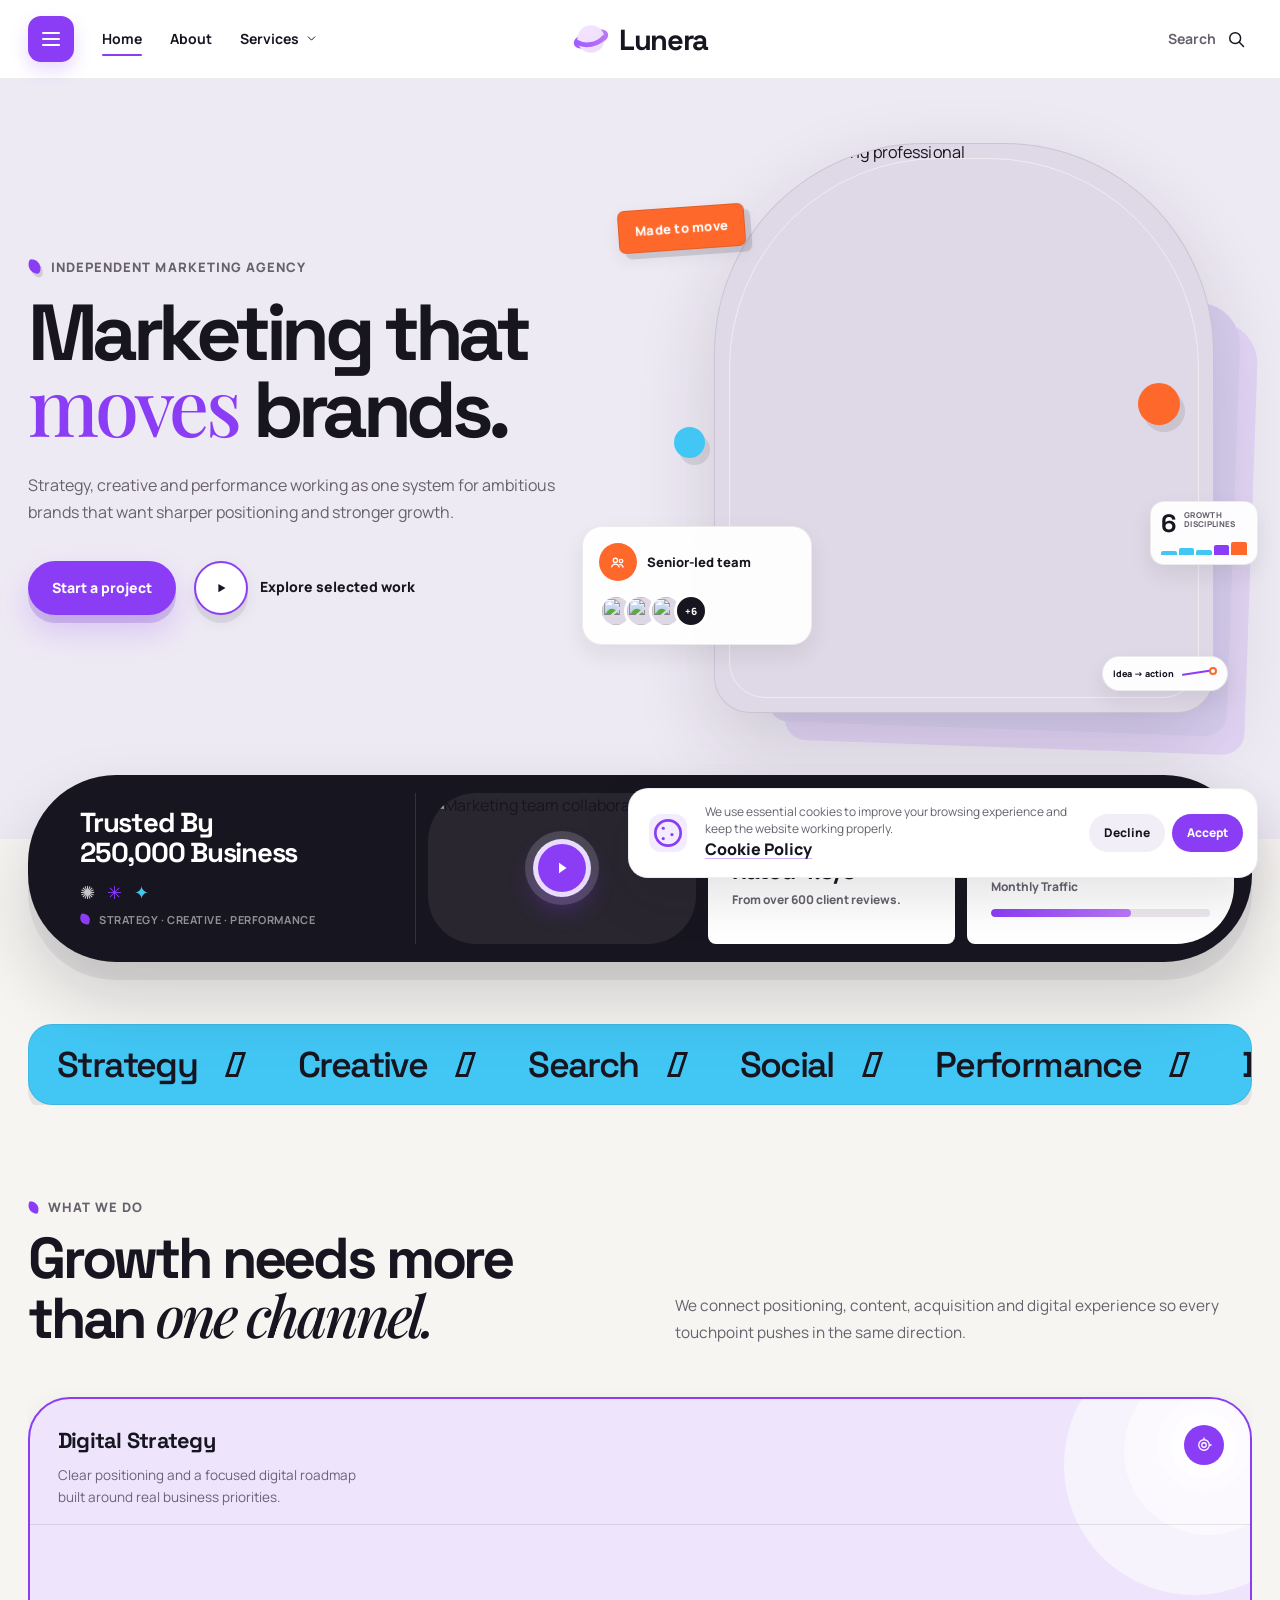
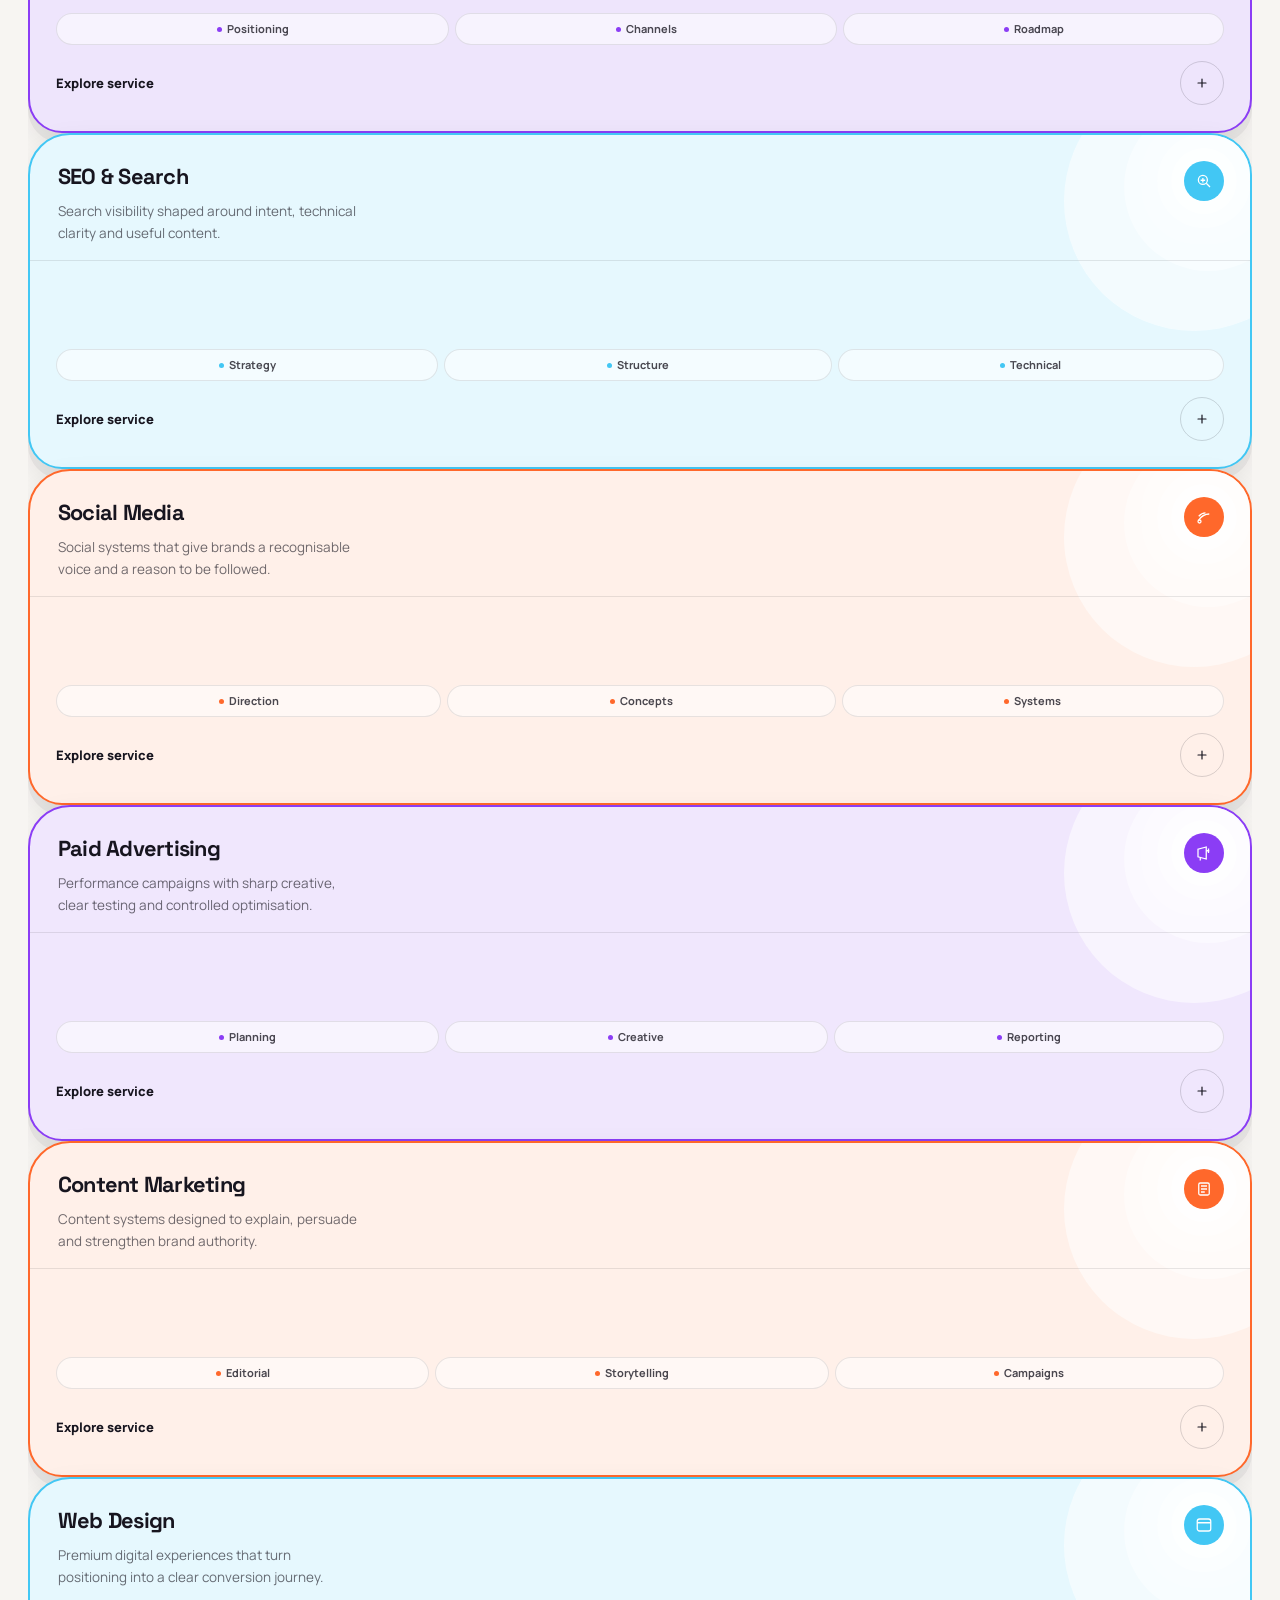
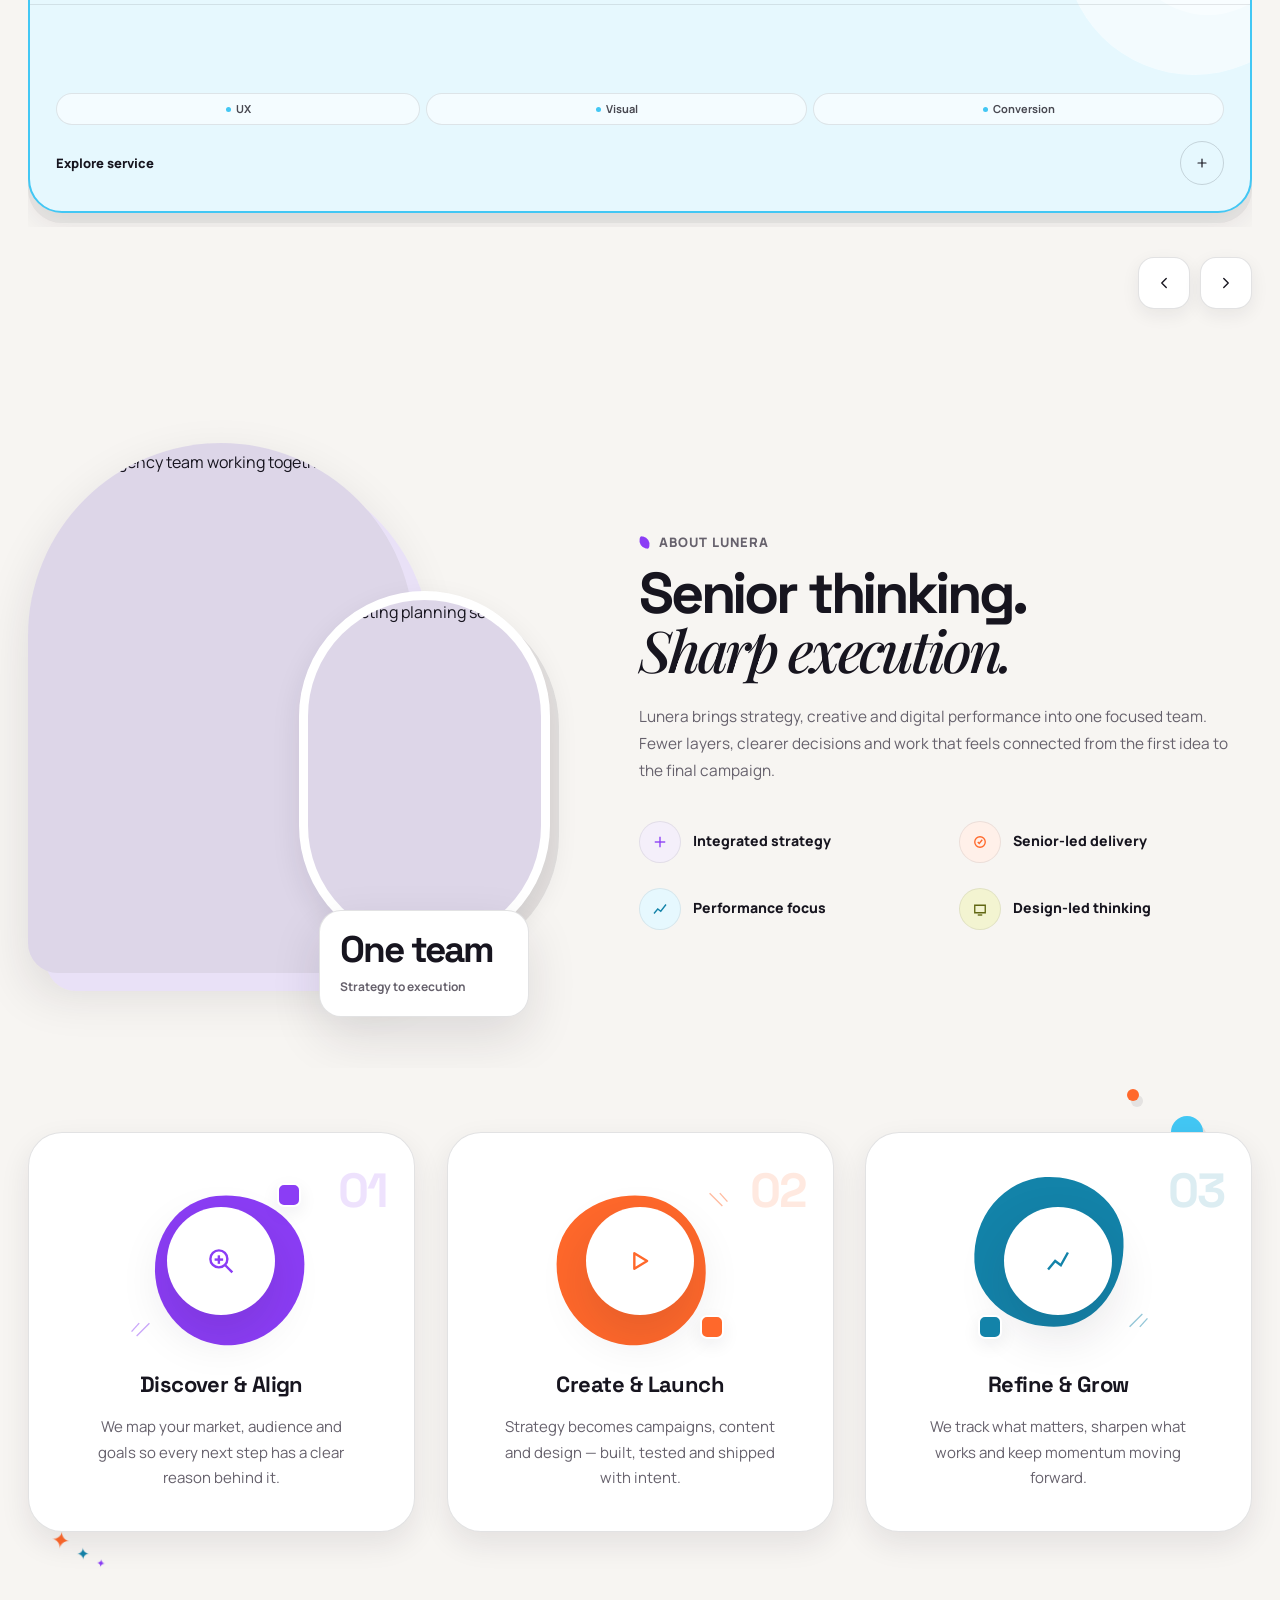
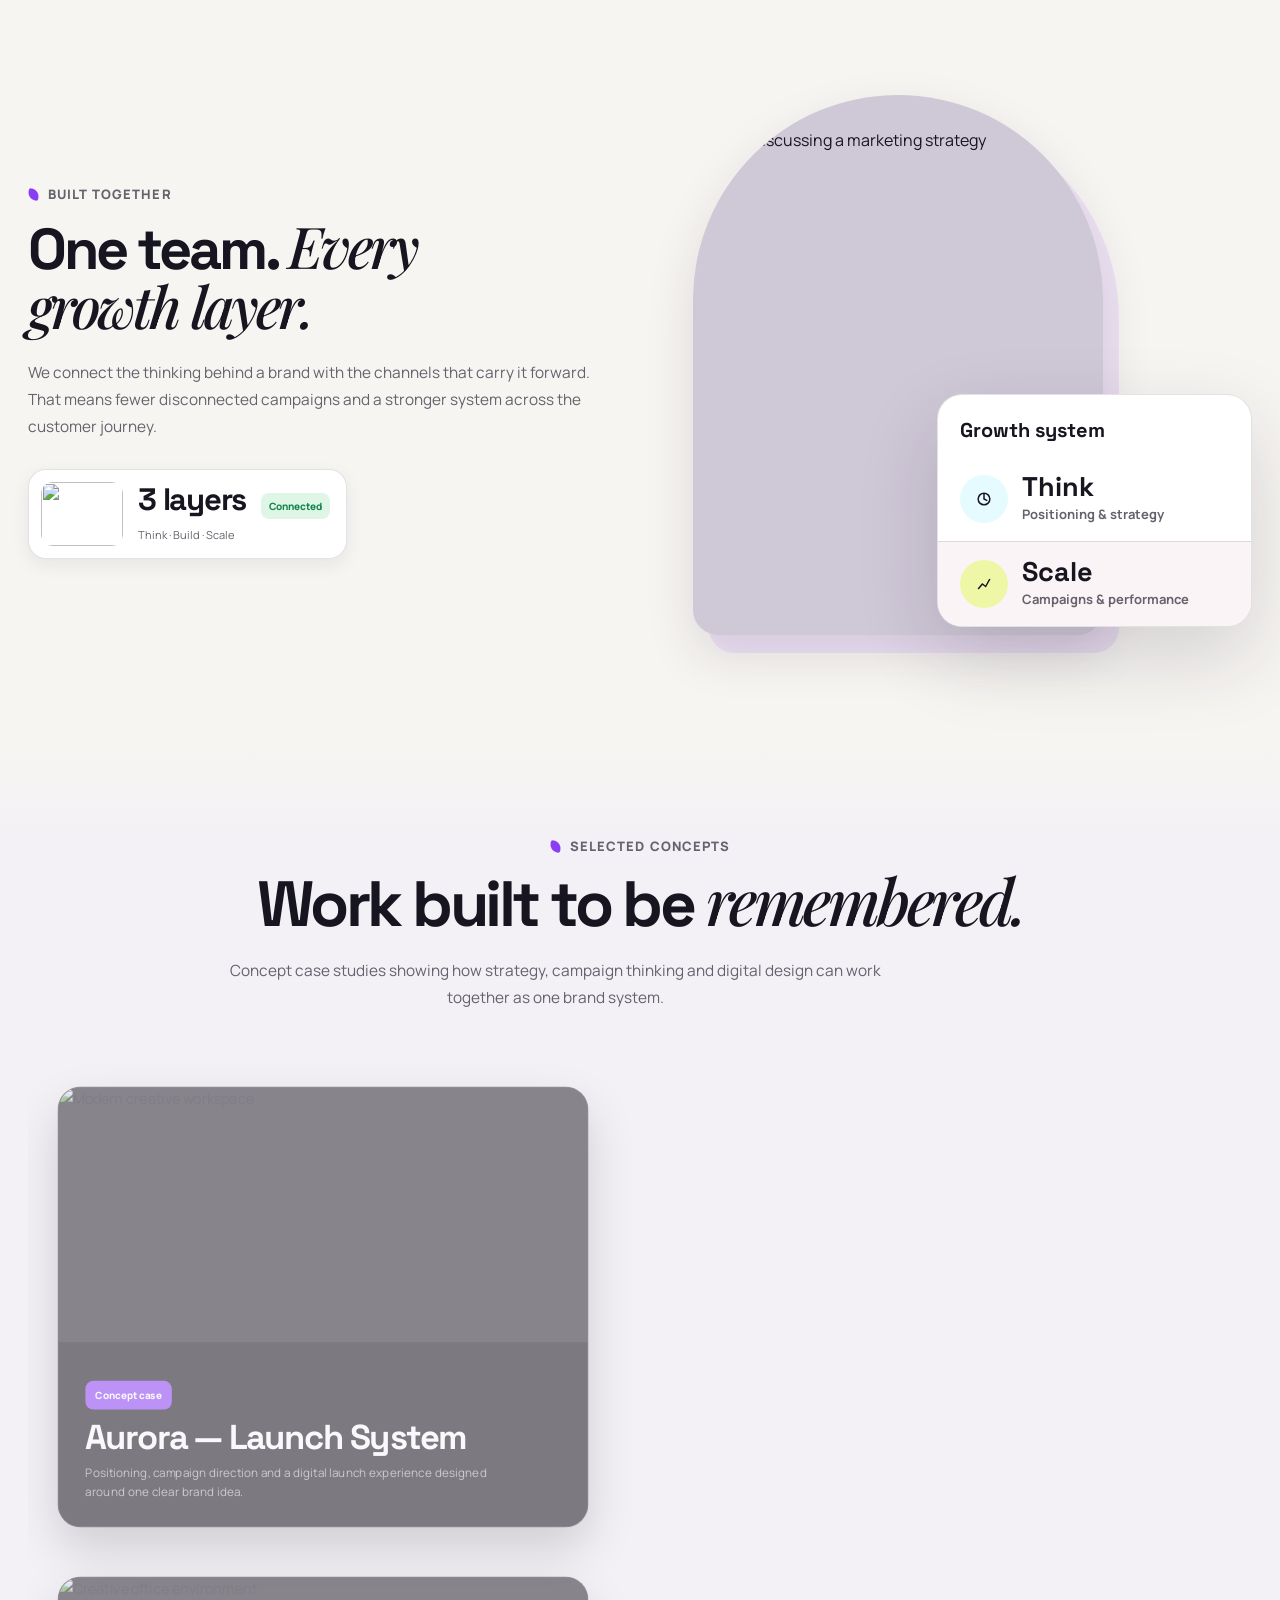
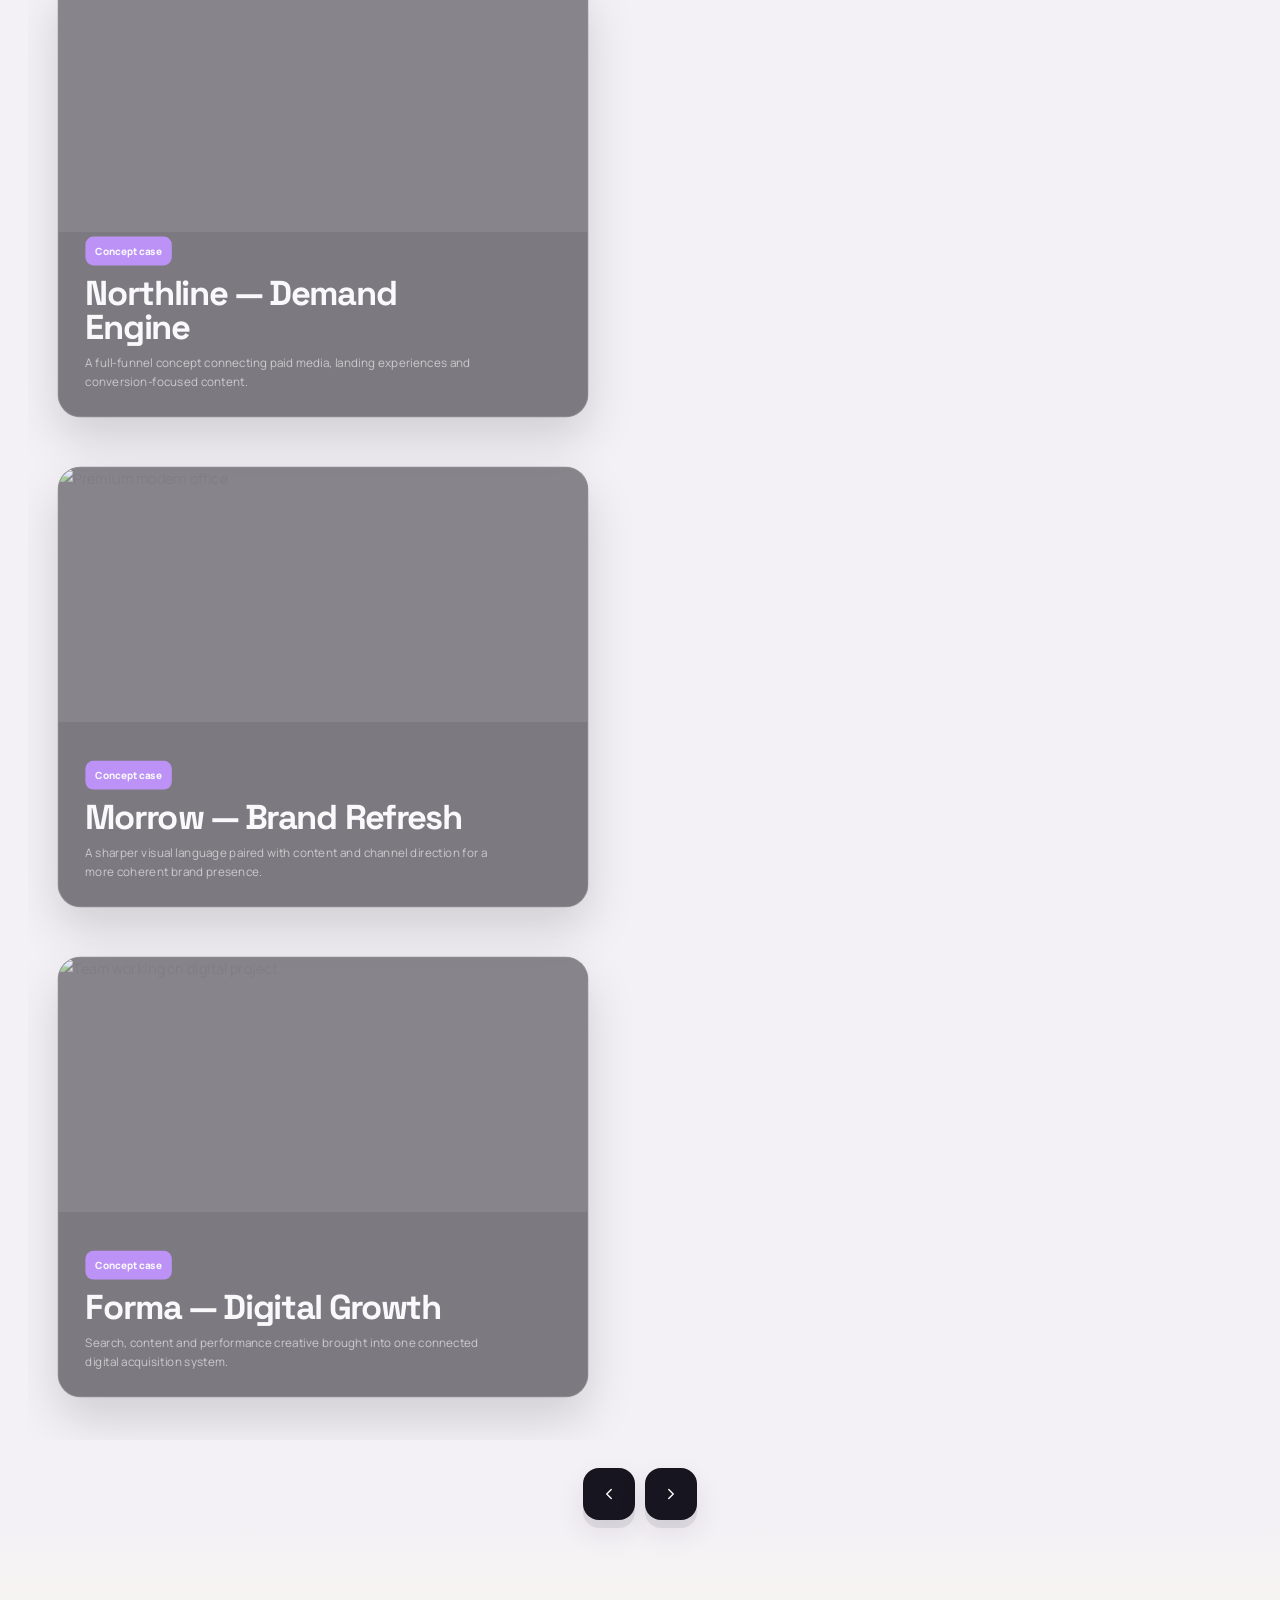
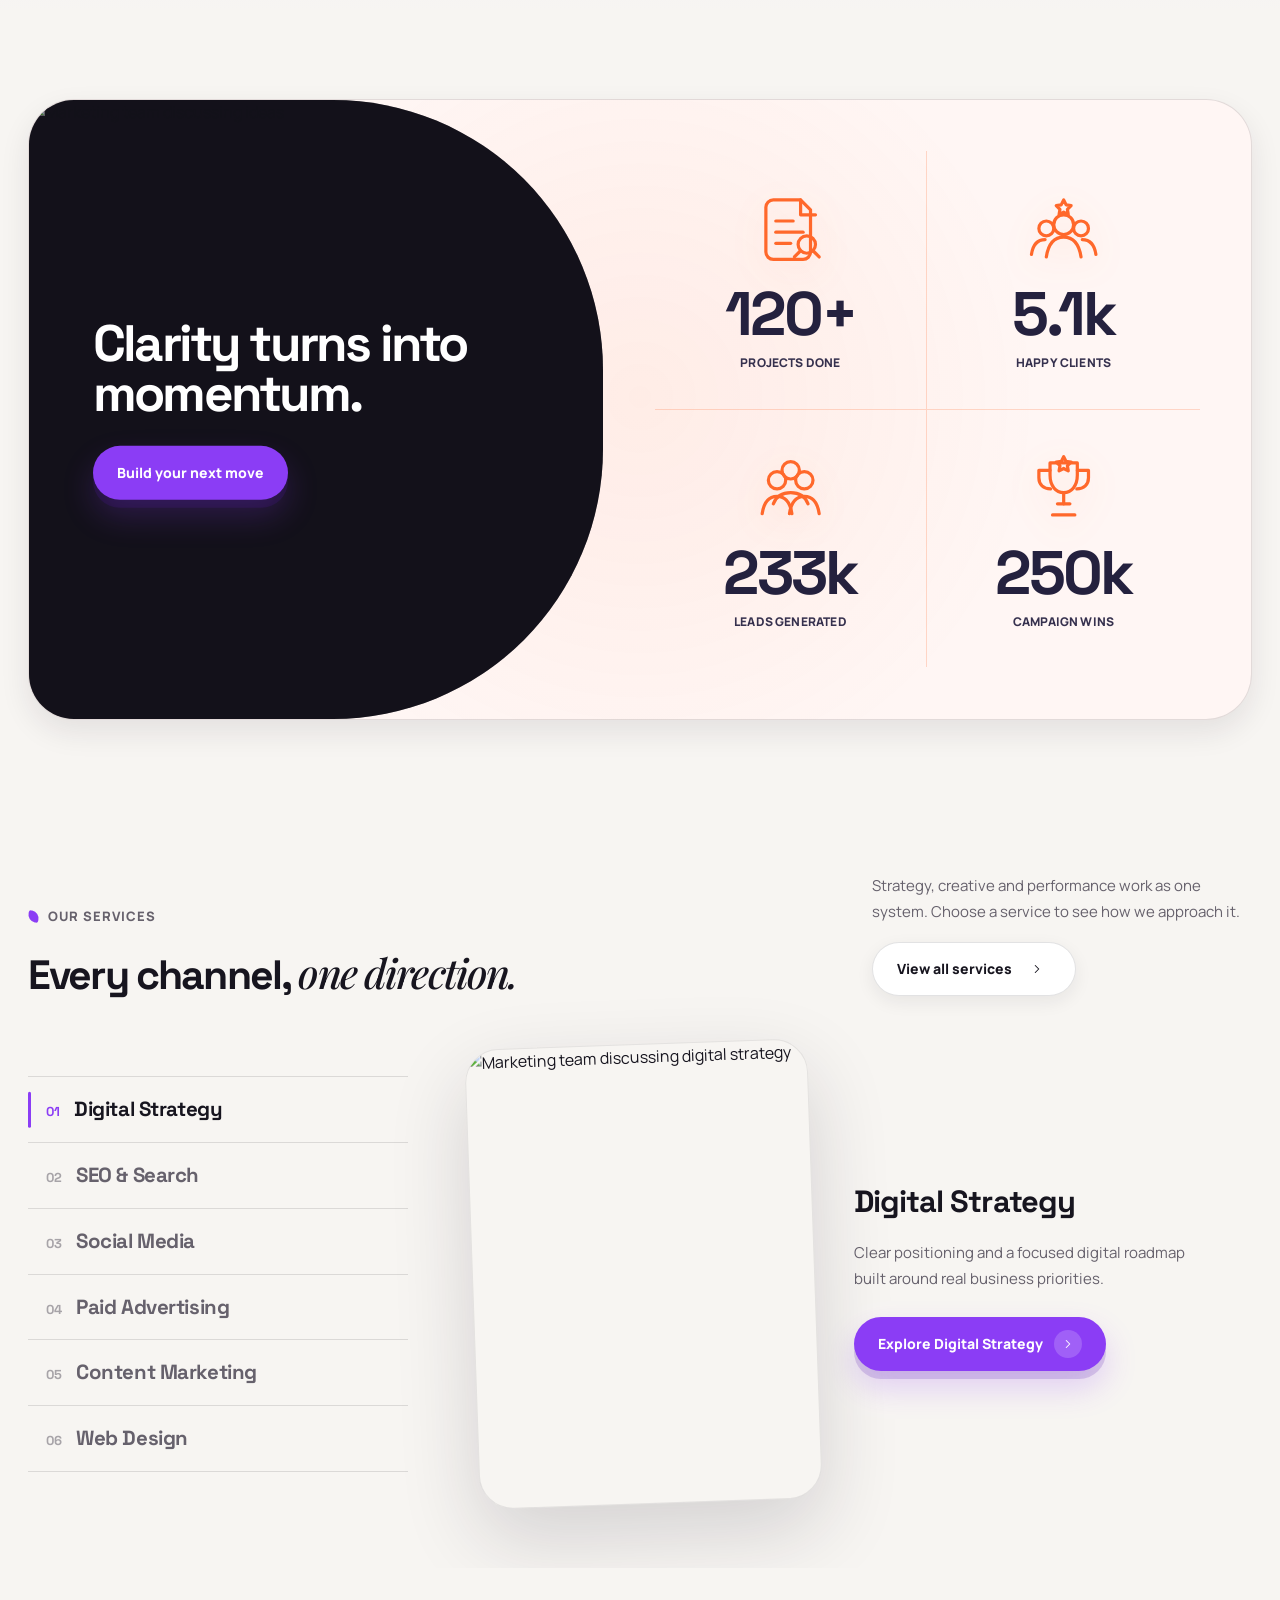
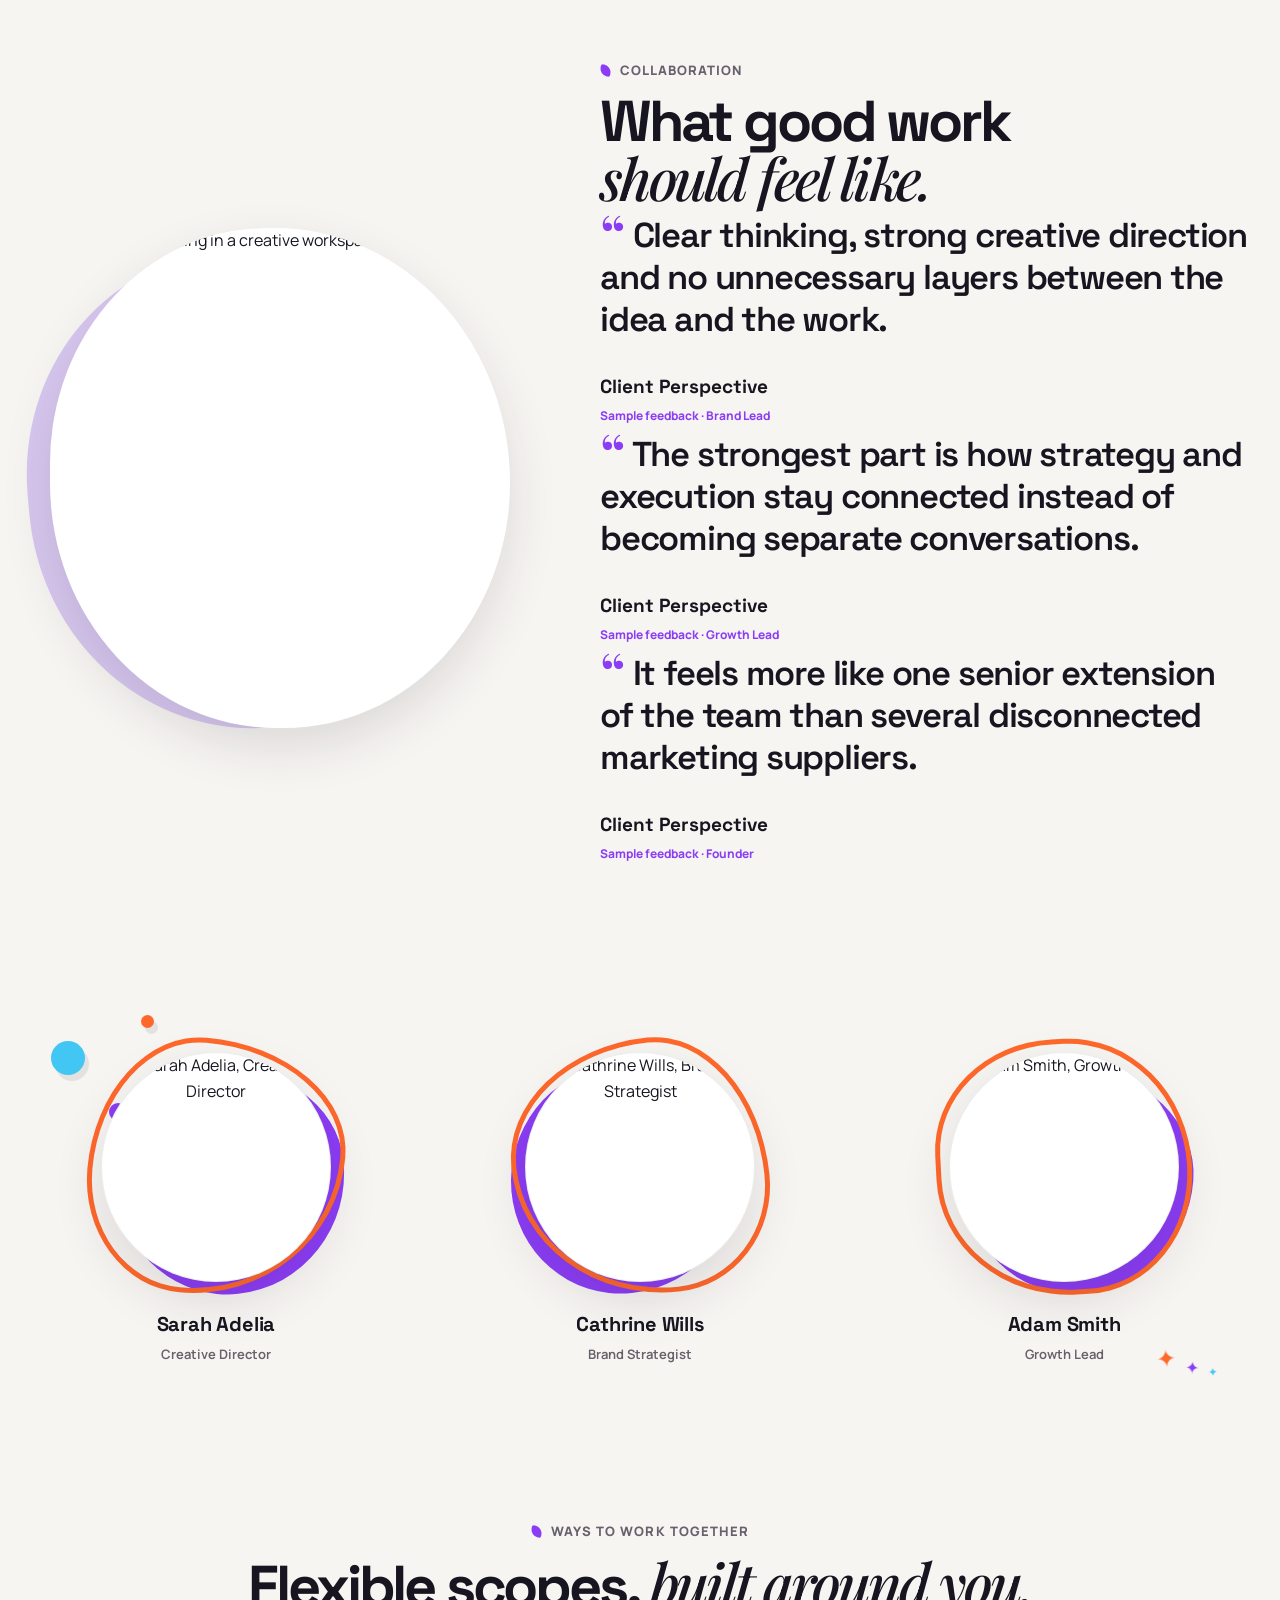
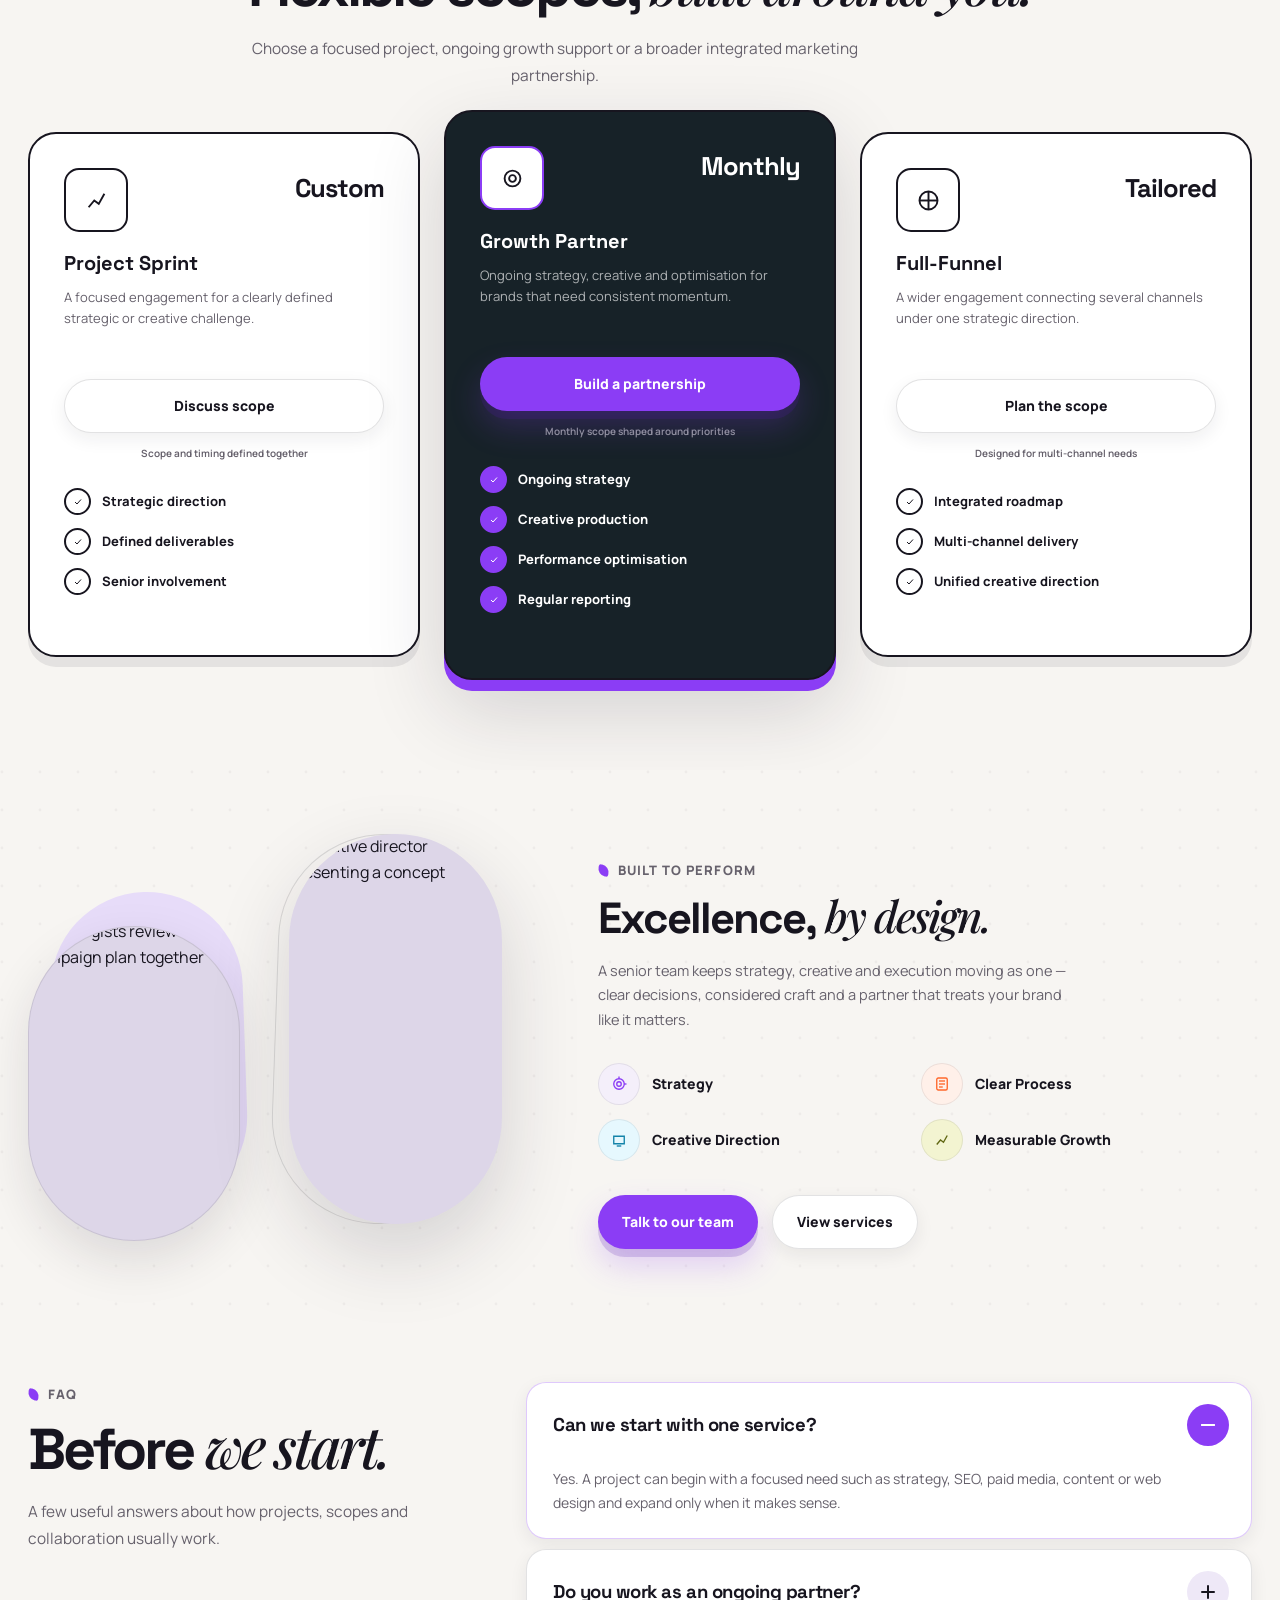
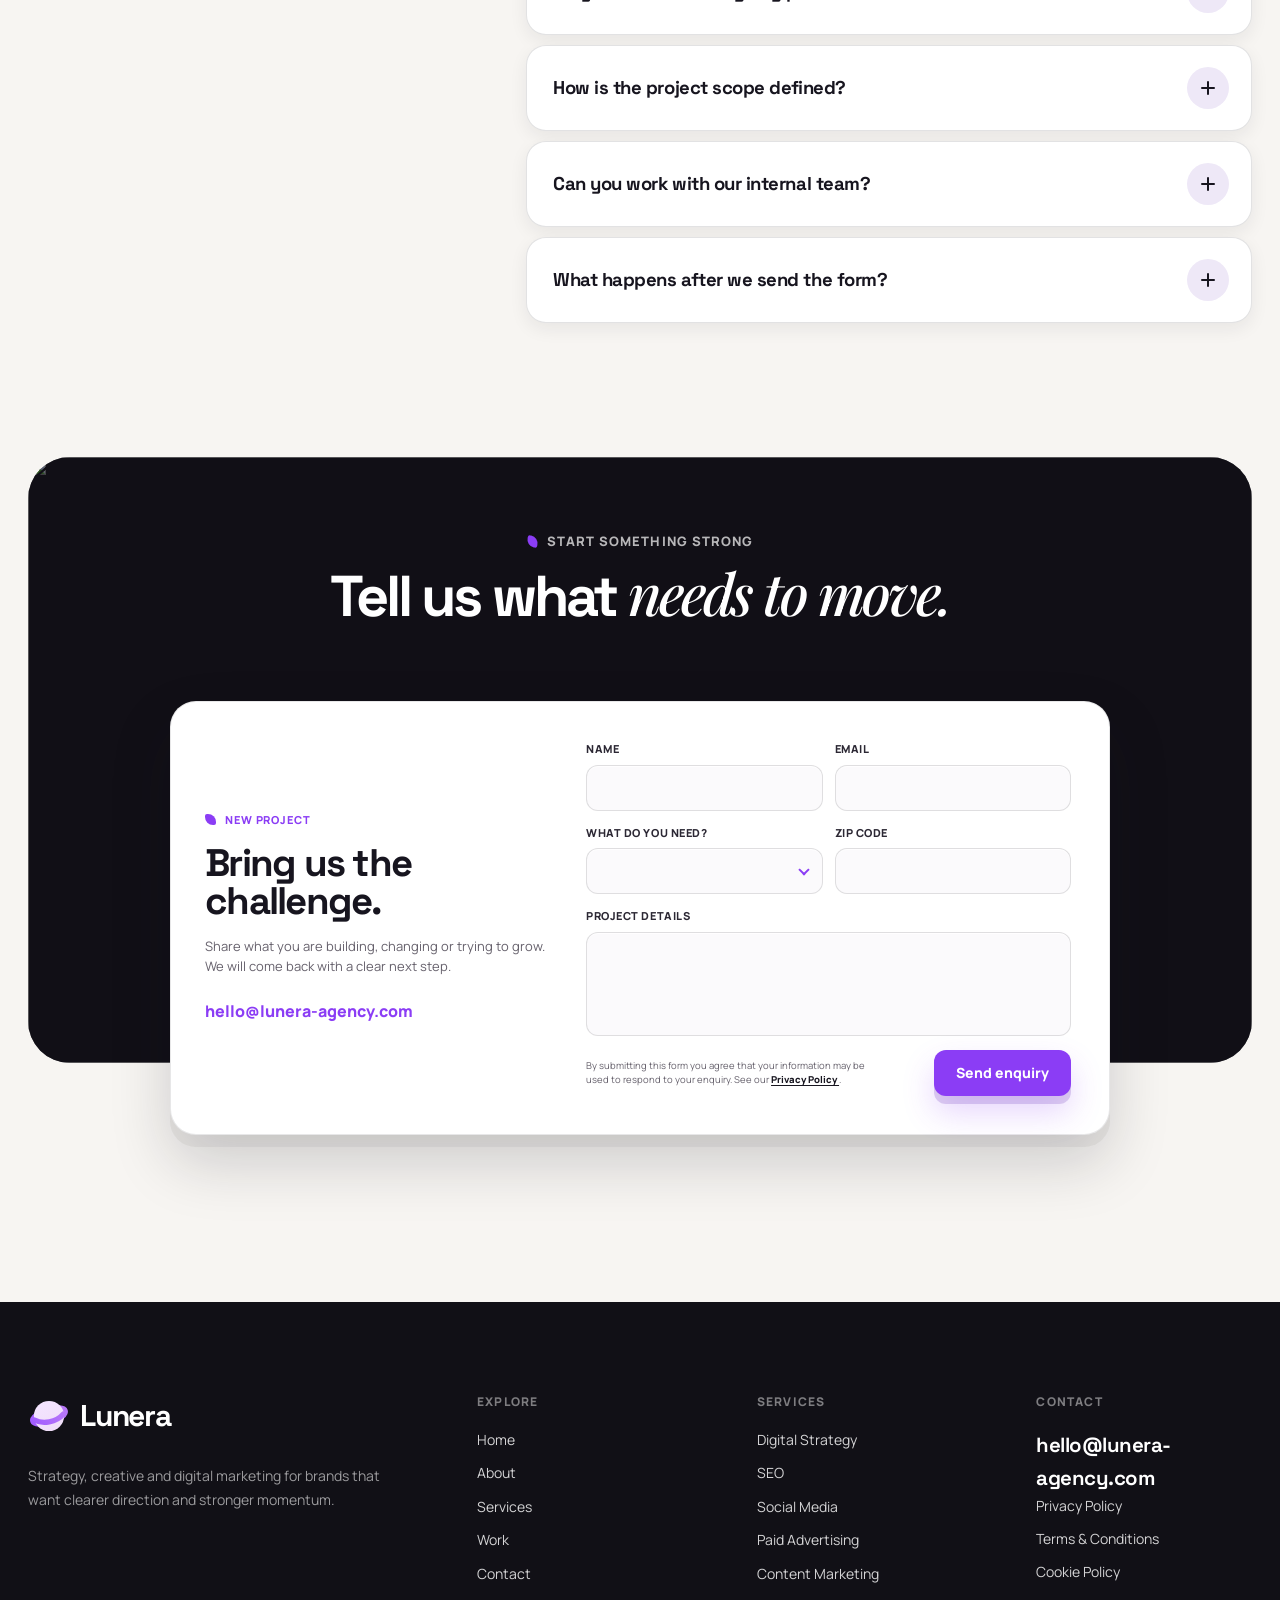
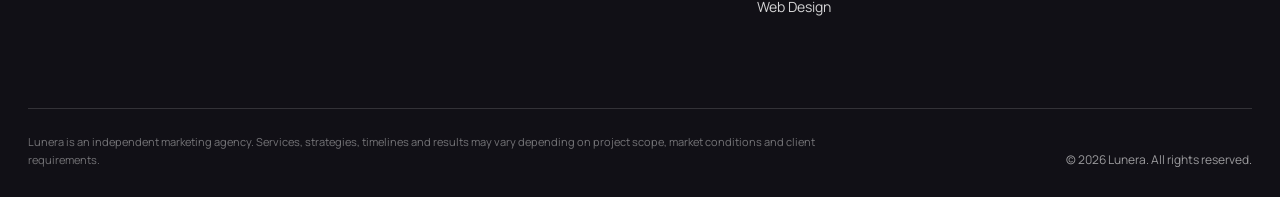
==== index.html @ 25d49058 "+" ====
<!DOCTYPE html>
<html lang="en">
<head>
    <meta charset="UTF-8">

    <meta
        name="viewport"
        content="width=device-width, initial-scale=1.0"
    >

    <meta
        name="description"
        content="Strategy, creative and digital marketing built to help ambitious brands grow."
    >

    <meta
        name="theme-color"
        content="#f7f5f2"
    >

    <title>Lunera | Premium Marketing Agency</title>

    <link
        rel="icon"
        href="assets/icons/favicon.svg"
        type="image/svg+xml"
        data-site-favicon
    >

    <!-- Fonts -->
    <link
        rel="preconnect"
        href="https://fonts.googleapis.com"
    >

    <link
        rel="preconnect"
        href="https://fonts.gstatic.com"
        crossorigin
    >

    <link
        href="https://fonts.googleapis.com/css2?family=Manrope:wght@400;500;600;700;800&family=Playfair+Display:ital,wght@0,500;0,600;1,500;1,600&family=Space+Grotesk:wght@400;500;600;700&display=swap"
        rel="stylesheet"
    >

    <!-- Vendor -->
    <link
        rel="stylesheet"
        href="assets/vendor/swiper-bundle.min.css"
    >

    <link
        rel="stylesheet"
        href="assets/vendor/aos.css"
    >

    <!-- Project CSS -->
    <link
        rel="stylesheet"
        href="assets/css/global.css"
    >

    <link
        rel="stylesheet"
        href="assets/css/index.css"
    >

    <!-- Scripts -->
    <script
        src="config/config.js"
        defer
    ></script>

    <script
        src="assets/vendor/swiper-bundle.min.js"
        defer
    ></script>

    <script
        src="assets/vendor/aos.js"
        defer
    ></script>

    <script
        src="assets/js/global.js"
        defer
    ></script>

    <script
        src="assets/js/index.js"
        defer
    ></script>
</head>

<body data-page="home">

<a
    class="skip-link"
    href="#main-content"
>
    Skip to content
</a>


<!-- =====================================================
     HEADER
     ===================================================== -->

<header class="site-header">

    <div class="container site-header__inner">

        <div class="site-header__left">

            <button
                class="menu-toggle"
                type="button"
                aria-label="Open menu"
                aria-controls="site-menu"
                aria-expanded="false"
            >
                <span
                    class="menu-toggle__lines"
                    aria-hidden="true"
                >
                    <span class="menu-toggle__line"></span>
                    <span class="menu-toggle__line"></span>
                    <span class="menu-toggle__line"></span>
                </span>
            </button>

            <nav
                class="site-header__nav"
                aria-label="Primary navigation"
            >
                <a
                    class="site-header__nav-link is-active"
                    href="index.html"
                    data-nav-label="home"
                >
                    Home
                </a>

                <a
                    class="site-header__nav-link"
                    href="#about"
                    data-nav-label="about"
                >
                    About
                </a>

                <div class="nav-services">

                    <button
                        class="site-header__nav-link nav-services__trigger"
                        type="button"
                        aria-haspopup="true"
                        aria-expanded="false"
                        aria-controls="services-menu"
                    >
                        <span data-nav-label="services">Services</span>

                        <svg
                            class="nav-services__chevron"
                            viewBox="0 0 24 24"
                            fill="none"
                            stroke="currentColor"
                            stroke-width="1.8"
                            stroke-linecap="round"
                            stroke-linejoin="round"
                            aria-hidden="true"
                        >
                            <path d="M6 9l6 6 6-6"></path>
                        </svg>
                    </button>

                    <div
                        class="nav-services__panel"
                        id="services-menu"
                    >

                        <a
                            class="nav-services__item"
                            href="digital-strategy.html"
                        >
                            <svg
                                class="nav-services__item-icon"
                                viewBox="0 0 24 24"
                                fill="none"
                                stroke="currentColor"
                                stroke-width="1.7"
                                aria-hidden="true"
                            >
                                <circle cx="12" cy="12" r="7"></circle>
                                <circle cx="12" cy="12" r="3"></circle>
                                <path d="M12 2v3"></path>
                                <path d="M22 12h-3"></path>
                            </svg>

                            <span>Digital Strategy</span>
                        </a>

                        <a
                            class="nav-services__item"
                            href="seo.html"
                        >
                            <svg
                                class="nav-services__item-icon"
                                viewBox="0 0 24 24"
                                fill="none"
                                stroke="currentColor"
                                stroke-width="1.7"
                                aria-hidden="true"
                            >
                                <circle cx="10.5" cy="10.5" r="6"></circle>
                                <path d="M15 15l5 5"></path>
                                <path d="M7.5 11h6"></path>
                                <path d="M10.5 8v6"></path>
                            </svg>

                            <span>SEO</span>
                        </a>

                        <a
                            class="nav-services__item"
                            href="social-media-marketing.html"
                        >
                            <svg
                                class="nav-services__item-icon"
                                viewBox="0 0 24 24"
                                fill="none"
                                stroke="currentColor"
                                stroke-width="1.7"
                                aria-hidden="true"
                            >
                                <path d="M5 16c3.7-5.3 7.8-8 14-8"></path>
                                <path d="M5 11c2.6-2.9 5.6-4.4 9-4.5"></path>
                                <circle cx="6" cy="18" r="2"></circle>
                            </svg>

                            <span>Social Media</span>
                        </a>

                        <a
                            class="nav-services__item"
                            href="paid-advertising.html"
                        >
                            <svg
                                class="nav-services__item-icon"
                                viewBox="0 0 24 24"
                                fill="none"
                                stroke="currentColor"
                                stroke-width="1.7"
                                aria-hidden="true"
                            >
                                <path d="M4 17V7l11-3v16L4 17Z"></path>
                                <path d="M15 9h4"></path>
                                <path d="M18 6v6"></path>
                                <path d="M7 18.5V22"></path>
                            </svg>

                            <span>Paid Advertising</span>
                        </a>

                        <a
                            class="nav-services__item"
                            href="content-marketing.html"
                        >
                            <svg
                                class="nav-services__item-icon"
                                viewBox="0 0 24 24"
                                fill="none"
                                stroke="currentColor"
                                stroke-width="1.7"
                                aria-hidden="true"
                            >
                                <rect x="5" y="4" width="14" height="16" rx="2"></rect>
                                <path d="M8 8h8"></path>
                                <path d="M8 12h8"></path>
                                <path d="M8 16h5"></path>
                            </svg>

                            <span>Content Marketing</span>
                        </a>

                        <a
                            class="nav-services__item"
                            href="web-design.html"
                        >
                            <svg
                                class="nav-services__item-icon"
                                viewBox="0 0 24 24"
                                fill="none"
                                stroke="currentColor"
                                stroke-width="1.7"
                                aria-hidden="true"
                            >
                                <rect x="3" y="4" width="18" height="16" rx="3"></rect>
                                <path d="M3 9h18"></path>
                                <path d="M7 6.5h.01"></path>
                                <path d="M10 6.5h.01"></path>
                            </svg>

                            <span>Web Design</span>
                        </a>

                    </div>

                </div>
            </nav>

        </div>

        <a
            class="site-header__brand"
            href="index.html"
            aria-label="Lunera home"
        >
            <img
                class="site-header__logo"
                src="assets/icons/logo.svg"
                alt="Lunera logo"
                width="38"
                height="38"
                data-site-logo
            >

            <span
                class="site-header__brand-name"
                data-brand-name
            >
                Lunera
            </span>
        </a>

        <div class="site-header__right">

            <button
                class="header-action header-search"
                type="button"
                aria-label="Search website"
                aria-controls="search-modal"
            >
                <span class="header-search__label">
                    Search
                </span>

                <svg
                    viewBox="0 0 24 24"
                    fill="none"
                    stroke="currentColor"
                    stroke-width="1.8"
                    stroke-linecap="round"
                    aria-hidden="true"
                >
                    <circle
                        cx="11"
                        cy="11"
                        r="6.5"
                    ></circle>

                    <path
                        d="M16 16L21 21"
                    ></path>
                </svg>
            </button>

        </div>

    </div>

</header>


<!-- =====================================================
     FULLSCREEN BURGER MENU
     ===================================================== -->

<div
    class="menu-panel"
    id="site-menu"
    aria-hidden="true"
>

    <div class="container menu-panel__inner">

        <div class="menu-panel__main">

            <div class="menu-panel__top">

                <a
                    class="menu-panel__brand"
                    href="index.html"
                >
                    <img
                        src="assets/icons/logo.svg"
                        alt="Lunera logo"
                        width="40"
                        height="40"
                        data-site-logo
                    >

                    <span data-brand-name>
                        Lunera
                    </span>
                </a>

                <button
                    class="menu-panel__close"
                    type="button"
                    aria-label="Close menu"
                >
                    <svg
                        viewBox="0 0 24 24"
                        fill="none"
                        stroke="currentColor"
                        stroke-width="1.8"
                        stroke-linecap="round"
                        aria-hidden="true"
                    >
                        <path d="M5 5L19 19"></path>
                        <path d="M19 5L5 19"></path>
                    </svg>
                </button>

            </div>


            <div class="menu-panel__search">

                <input
                    class="menu-panel__search-input"
                    type="search"
                    aria-label="Search website"
                    placeholder="Search Lunera"
                    autocomplete="off"
                >

                <svg
                    class="menu-panel__search-icon"
                    viewBox="0 0 24 24"
                    fill="none"
                    stroke="currentColor"
                    stroke-width="1.7"
                    aria-hidden="true"
                >
                    <circle
                        cx="10.5"
                        cy="10.5"
                        r="6.5"
                    ></circle>

                    <path d="M15.5 15.5L21 21"></path>
                </svg>

            </div>


            <nav
                class="menu-panel__nav"
                aria-label="Fullscreen navigation"
            >

                <a
                    class="menu-panel__nav-link"
                    href="index.html"
                >
                    Home
                </a>

                <a
                    class="menu-panel__nav-link"
                    href="#about"
                >
                    About
                </a>

                <a
                    class="menu-panel__nav-link"
                    href="#services"
                >
                    Services
                </a>

                <a
                    class="menu-panel__nav-link"
                    href="#projects"
                >
                    Selected Work
                </a>

                <a
                    class="menu-panel__nav-link"
                    href="#contact"
                >
                    Contact
                </a>

            </nav>


            <div class="menu-panel__footer">

                <a
                    class="menu-panel__quick-link"
                    href="index.html#projects"
                >
                    Projects
                </a>

                <a
                    class="menu-panel__quick-link"
                    href="index.html#services"
                >
                    Services
                </a>

                <a
                    class="menu-panel__quick-link"
                    href="index.html#contact"
                >
                    Contact
                </a>

            </div>

        </div>


        <div
            class="menu-panel__gallery"
            aria-hidden="true"
        >

            <div class="menu-panel__gallery-item">
                <img
                    src="https://images.unsplash.com/photo-1521737711867-e3b97375f902?auto=format&fit=crop&w=700&q=85"
                    alt=""
                    width="700"
                    height="547"
                    loading="lazy"
                >
            </div>

            <div class="menu-panel__gallery-item">
                <img
                    src="https://images.unsplash.com/photo-1552664730-d307ca884978?auto=format&fit=crop&w=700&q=85"
                    alt=""
                    width="700"
                    height="547"
                    loading="lazy"
                >
            </div>

            <div class="menu-panel__gallery-item">
                <img
                    src="https://images.unsplash.com/photo-1497366754035-f200968a6e72?auto=format&fit=crop&w=700&q=85"
                    alt=""
                    width="700"
                    height="547"
                    loading="lazy"
                >
            </div>

            <div class="menu-panel__gallery-item">
                <img
                    src="https://images.unsplash.com/photo-1531482615713-2afd69097998?auto=format&fit=crop&w=700&q=85"
                    alt=""
                    width="700"
                    height="547"
                    loading="lazy"
                >
            </div>

            <div class="menu-panel__gallery-item">
                <img
                    src="https://images.unsplash.com/photo-1517245386807-bb43f82c33c4?auto=format&fit=crop&w=700&q=85"
                    alt=""
                    width="700"
                    height="547"
                    loading="lazy"
                >
            </div>

            <div class="menu-panel__gallery-item">
                <img
                    src="https://images.unsplash.com/photo-1524758631624-e2822e304c36?auto=format&fit=crop&w=700&q=85"
                    alt=""
                    width="700"
                    height="547"
                    loading="lazy"
                >
            </div>

        </div>

    </div>

</div>


<!-- =====================================================
     SEARCH MODAL
     ===================================================== -->

<div
    class="search-modal"
    id="search-modal"
    aria-hidden="true"
>

    <div
        class="search-modal__panel"
        role="dialog"
        aria-modal="true"
        aria-labelledby="search-title"
    >

        <div class="search-modal__header">

            <h2
                class="search-modal__title"
                id="search-title"
            >
                Find what you need
            </h2>

            <button
                class="search-modal__close"
                type="button"
                aria-label="Close search"
            >
                <svg
                    viewBox="0 0 24 24"
                    fill="none"
                    stroke="currentColor"
                    stroke-width="1.8"
                    stroke-linecap="round"
                    aria-hidden="true"
                >
                    <path d="M5 5L19 19"></path>
                    <path d="M19 5L5 19"></path>
                </svg>
            </button>

        </div>


        <div class="search-modal__field">

            <svg
                viewBox="0 0 24 24"
                fill="none"
                stroke="currentColor"
                stroke-width="1.8"
                aria-hidden="true"
            >
                <circle
                    cx="10.5"
                    cy="10.5"
                    r="6.5"
                ></circle>

                <path d="M15.5 15.5L21 21"></path>
            </svg>

            <input
                class="search-modal__input"
                type="search"
                placeholder="Search services, pages or topics"
                aria-label="Search"
                autocomplete="off"
            >

        </div>

        <div
            class="search-results"
            aria-live="polite"
        ></div>

    </div>

</div>


<!-- =====================================================
     MAIN
     ===================================================== -->

<main
    class="site"
    id="main-content"
>


    <!-- =================================================
         HERO
         ================================================= -->

    <section class="home-hero">

        <div class="container home-hero__inner">

            <div class="home-hero__content">

                <div class="hero-kicker">

                    <span
                        class="hero-kicker__mark"
                        aria-hidden="true"
                    ></span>

                    Independent Marketing Agency

                </div>


                <h1 class="home-hero__title">
                    Marketing that
                    <span class="home-hero__title-accent">
                        moves
                    </span>
                    brands.
                </h1>


                <p class="home-hero__copy">
                    Strategy, creative and performance working
                    as one system for ambitious brands that want
                    sharper positioning and stronger growth.
                </p>


                <div class="home-hero__actions">

                    <a
                        class="button button--primary"
                        href="#contact"
                    >
                        Start a project
                    </a>

                    <a
                        class="hero-play"
                        href="#projects"
                    >
                        <span class="hero-play__icon">

                            <svg
                                viewBox="0 0 24 24"
                                fill="currentColor"
                                aria-hidden="true"
                            >
                                <path
                                    d="M8.5 6.5 18 12l-9.5 5.5v-11Z"
                                ></path>
                            </svg>

                        </span>

                        <span class="hero-play__text">
                            Explore selected work
                        </span>
                    </a>

                </div>

            </div>


            <div class="home-hero__visual">

                <div
                    class="hero-portrait"
                    data-hero-depth="0.25"
                >

                    <div class="hero-portrait__backplate"></div>

                    <div class="hero-portrait__frame">

                        <img
                            class="hero-portrait__image"
                            src="https://images.unsplash.com/photo-1524504388940-b1c1722653e1?auto=format&fit=crop&w=1000&q=90"
                            alt="Creative marketing professional"
                            width="1000"
                            height="1200"
                            fetchpriority="high"
                        >

                    </div>

                </div>


                <div
                    class="hero-sticker hero-sticker--idea"
                    data-hero-depth="0.75"
                    data-float="medium"
                >
                    Made to move
                </div>


                <div
                    class="hero-float-card hero-team-card"
                    data-hero-depth="0.95"
                    data-float="slow"
                >

                    <div class="hero-team-card__top">

                        <span class="hero-team-card__badge">

                            <svg
                                viewBox="0 0 24 24"
                                fill="none"
                                stroke="currentColor"
                                stroke-width="1.8"
                                aria-hidden="true"
                            >
                                <circle
                                    cx="9"
                                    cy="9"
                                    r="3"
                                ></circle>

                                <circle
                                    cx="17"
                                    cy="10"
                                    r="2.5"
                                ></circle>

                                <path
                                    d="M3.5 19c.7-3.2 2.6-4.8 5.5-4.8 3 0 4.8 1.6 5.5 4.8"
                                ></path>

                                <path
                                    d="M14.5 15.1c2.7-.4 4.7.9 5.6 3.9"
                                ></path>
                            </svg>

                        </span>

                        <span class="hero-team-card__title">
                            Senior-led team
                        </span>

                    </div>


                    <div class="hero-avatars">

                        <span class="hero-avatar">
                            <img
                                src="https://images.unsplash.com/photo-1494790108377-be9c29b29330?auto=format&fit=crop&w=120&q=80"
                                alt=""
                                width="120"
                                height="120"
                            >
                        </span>

                        <span class="hero-avatar">
                            <img
                                src="https://images.unsplash.com/photo-1500648767791-00dcc994a43e?auto=format&fit=crop&w=120&q=80"
                                alt=""
                                width="120"
                                height="120"
                            >
                        </span>

                        <span class="hero-avatar">
                            <img
                                src="https://images.unsplash.com/photo-1531123897727-8f129e1688ce?auto=format&fit=crop&w=120&q=80"
                                alt=""
                                width="120"
                                height="120"
                            >
                        </span>

                        <span class="hero-avatar hero-avatar--count">
                            +6
                        </span>

                    </div>

                </div>


                <div
                    class="hero-float-card hero-metric-card"
                    data-hero-depth="0.7"
                    data-float="reverse"
                >

                    <span class="hero-metric-card__label">
                        Growth disciplines
                    </span>

                    <strong class="hero-metric-card__value">
                        6
                    </strong>

                    <div
                        class="hero-metric-card__bars"
                        aria-hidden="true"
                    >
                        <span class="hero-metric-card__bar"></span>
                        <span class="hero-metric-card__bar"></span>
                        <span class="hero-metric-card__bar"></span>
                        <span class="hero-metric-card__bar"></span>
                        <span class="hero-metric-card__bar"></span>
                    </div>

                </div>


                <div
                    class="hero-float-card hero-growth-card"
                    data-hero-depth="0.85"
                    data-float="medium"
                >

                    <span class="hero-growth-card__label">
                        Idea → action
                    </span>

                    <div
                        class="hero-growth-card__line"
                        aria-hidden="true"
                    ></div>

                </div>


                <span
                    class="hero-accent-dot hero-accent-dot--one"
                    data-hero-depth="1.1"
                    aria-hidden="true"
                ></span>

                <span
                    class="hero-accent-dot hero-accent-dot--two"
                    data-hero-depth="0.7"
                    aria-hidden="true"
                ></span>

            </div>

        </div>

    </section>


    <!-- =================================================
         OVERLAPPING SOCIAL PROOF
         ================================================= -->

    <section
        class="social-proof-overlap"
        aria-label="Agency overview"
    >

        <div class="container">

            <div class="social-proof-bar">

                <div class="social-proof-bar__intro">

                    <h2 class="social-proof-bar__title">
                        Trusted By
                        <strong>250,000 Business</strong>
                    </h2>

                    <div
                        class="social-proof-bar__marks"
                        aria-hidden="true"
                    >
                        <span class="social-proof-bar__mark">
                            ✺
                        </span>
                        <span class="social-proof-bar__mark">
                            ✳
                        </span>
                        <span class="social-proof-bar__mark">
                            ✦
                        </span>
                    </div>

                    <span class="social-proof-bar__note">
                        <span
                            class="social-proof-bar__note-mark"
                            aria-hidden="true"
                        ></span>
                        Strategy · Creative · Performance
                    </span>

                </div>


                <a
                    class="social-proof-photo"
                    href="#projects"
                    aria-label="View selected work"
                >
                    <img
                        src="https://images.unsplash.com/photo-1552664730-d307ca884978?auto=format&fit=crop&w=700&q=85"
                        alt="Marketing team collaborating"
                        width="700"
                        height="394"
                        loading="lazy"
                    >

                    <span
                        class="social-proof-photo__play"
                        aria-hidden="true"
                    >
                        <svg
                            width="18"
                            height="18"
                            viewBox="0 0 24 24"
                            fill="none"
                            xmlns="http://www.w3.org/2000/svg"
                        >
                            <path
                                d="M8 5L18 12L8 19V5Z"
                                fill="currentColor"
                            />
                        </svg>
                    </span>
                </a>


                <div class="social-proof-card">

                    <div
                        class="social-proof-card__stars"
                        aria-label="Rated 4.9 out of 5"
                    >
                        <span>★</span>
                        <span>★</span>
                        <span>★</span>
                        <span>★</span>
                        <span>★</span>
                    </div>

                    <strong class="social-proof-card__value">
                        Rated 4.9/5
                    </strong>

                    <span class="social-proof-card__label">
                        From over 600 client reviews.
                    </span>

                </div>


                <div class="social-proof-card social-proof-card--metric">

                    <span class="social-proof-card__eyebrow">
                        Monthly Traffic
                    </span>

                    <strong class="social-proof-card__value">
                        33.4 K
                    </strong>

                    <span class="social-proof-card__label">
                        Monthly Traffic
                    </span>

                    <div
                        class="social-proof-progress"
                        aria-hidden="true"
                    >
                        <div class="social-proof-progress__bar"></div>
                    </div>

                </div>

            </div>

        </div>

    </section>


    <!-- =================================================
         MARQUEE
         ================================================= -->

    <section
        class="agency-marquee"
        aria-label="Marketing capabilities"
    >

        <div class="container">

            <div class="agency-marquee__shell">

                <div class="agency-marquee__track">

                    <div class="agency-marquee__group">

                        <span class="agency-marquee__item">
                            Strategy
                            <span class="agency-marquee__separator"></span>
                        </span>

                        <span class="agency-marquee__item">
                            Creative
                            <span class="agency-marquee__separator"></span>
                        </span>

                        <span class="agency-marquee__item">
                            Search
                            <span class="agency-marquee__separator"></span>
                        </span>

                        <span class="agency-marquee__item">
                            Social
                            <span class="agency-marquee__separator"></span>
                        </span>

                        <span class="agency-marquee__item">
                            Performance
                            <span class="agency-marquee__separator"></span>
                        </span>

                        <span class="agency-marquee__item">
                            Digital
                            <span class="agency-marquee__separator"></span>
                        </span>

                    </div>


                    <div
                        class="agency-marquee__group"
                        aria-hidden="true"
                    >

                        <span class="agency-marquee__item">
                            Strategy
                            <span class="agency-marquee__separator"></span>
                        </span>

                        <span class="agency-marquee__item">
                            Creative
                            <span class="agency-marquee__separator"></span>
                        </span>

                        <span class="agency-marquee__item">
                            Search
                            <span class="agency-marquee__separator"></span>
                        </span>

                        <span class="agency-marquee__item">
                            Social
                            <span class="agency-marquee__separator"></span>
                        </span>

                        <span class="agency-marquee__item">
                            Performance
                            <span class="agency-marquee__separator"></span>
                        </span>

                        <span class="agency-marquee__item">
                            Digital
                            <span class="agency-marquee__separator"></span>
                        </span>

                    </div>

                </div>

            </div>

        </div>

    </section>


    <!-- =================================================
         SERVICES
         ================================================= -->

    <section
        class="section services-showcase"
        id="services"
    >

        <div class="container">

            <div class="services-showcase__head">

                <div
                    class="section-heading"
                    data-aos="fade-up"
                >

                    <div class="section-kicker">
                        What we do
                    </div>

                    <h2 class="section-title">
                        Growth needs more than
                        <em>one channel.</em>
                    </h2>

                </div>


                <p
                    class="section-copy"
                    data-aos="fade-up"
                    data-aos-delay="100"
                >
                    We connect positioning, content, acquisition
                    and digital experience so every touchpoint
                    pushes in the same direction.
                </p>

            </div>


            <div
                class="swiper services-swiper"
                data-aos="fade-up"
                data-aos-delay="120"
            >

                <div class="swiper-wrapper">


                    <!-- Digital Strategy -->

                    <div class="swiper-slide">

                        <article class="service-card service-card--strategy">

                            <div class="service-card__top">

                                <div class="service-card__icon">

                                    <svg
                                        viewBox="0 0 24 24"
                                        fill="none"
                                        stroke="currentColor"
                                        stroke-width="1.7"
                                        aria-hidden="true"
                                    >
                                        <circle
                                            cx="12"
                                            cy="12"
                                            r="7"
                                        ></circle>

                                        <circle
                                            cx="12"
                                            cy="12"
                                            r="3"
                                        ></circle>

                                        <path d="M12 2v3"></path>
                                        <path d="M22 12h-3"></path>
                                    </svg>

                                </div>

                                <h3 class="service-card__title">
                                    Digital Strategy
                                </h3>

                                <p class="service-card__copy">
                                    Clear positioning and a focused
                                    digital roadmap built around
                                    real business priorities.
                                </p>

                            </div>


                            <div class="service-card__bottom">

                                <ul class="service-card__list">

                                    <li class="service-card__list-item">
                                        <span class="service-card__list-mark"></span>
                                        Positioning
                                    </li>

                                    <li class="service-card__list-item">
                                        <span class="service-card__list-mark"></span>
                                        Channels
                                    </li>

                                    <li class="service-card__list-item">
                                        <span class="service-card__list-mark"></span>
                                        Roadmap
                                    </li>

                                </ul>


                                <div class="service-card__footer">

                                    <a
                                        class="service-card__link"
                                        href="digital-strategy.html"
                                    >
                                        Explore service
                                    </a>

                                    <a
                                        class="service-card__action"
                                        href="digital-strategy.html"
                                        aria-label="Explore Digital Strategy"
                                    >
                                        <svg
                                            viewBox="0 0 24 24"
                                            fill="none"
                                            stroke="currentColor"
                                            stroke-width="1.8"
                                            stroke-linecap="round"
                                            aria-hidden="true"
                                        >
                                            <path d="M12 6v12"></path>
                                            <path d="M6 12h12"></path>
                                        </svg>
                                    </a>

                                </div>

                            </div>

                        </article>

                    </div>


                    <!-- SEO -->

                    <div class="swiper-slide">

                        <article class="service-card service-card--seo">

                            <div class="service-card__top">

                                <div class="service-card__icon">

                                    <svg
                                        viewBox="0 0 24 24"
                                        fill="none"
                                        stroke="currentColor"
                                        stroke-width="1.7"
                                        aria-hidden="true"
                                    >
                                        <circle
                                            cx="10.5"
                                            cy="10.5"
                                            r="6"
                                        ></circle>

                                        <path d="M15 15l5 5"></path>
                                        <path d="M7.5 11h6"></path>
                                        <path d="M10.5 8v6"></path>
                                    </svg>

                                </div>

                                <h3 class="service-card__title">
                                    SEO & Search
                                </h3>

                                <p class="service-card__copy">
                                    Search visibility shaped around
                                    intent, technical clarity
                                    and useful content.
                                </p>

                            </div>


                            <div class="service-card__bottom">

                                <ul class="service-card__list">

                                    <li class="service-card__list-item">
                                        <span class="service-card__list-mark"></span>
                                        Strategy
                                    </li>

                                    <li class="service-card__list-item">
                                        <span class="service-card__list-mark"></span>
                                        Structure
                                    </li>

                                    <li class="service-card__list-item">
                                        <span class="service-card__list-mark"></span>
                                        Technical
                                    </li>

                                </ul>


                                <div class="service-card__footer">

                                    <a
                                        class="service-card__link"
                                        href="seo.html"
                                    >
                                        Explore service
                                    </a>

                                    <a
                                        class="service-card__action"
                                        href="seo.html"
                                        aria-label="Explore SEO"
                                    >
                                        <svg
                                            viewBox="0 0 24 24"
                                            fill="none"
                                            stroke="currentColor"
                                            stroke-width="1.8"
                                            stroke-linecap="round"
                                            aria-hidden="true"
                                        >
                                            <path d="M12 6v12"></path>
                                            <path d="M6 12h12"></path>
                                        </svg>
                                    </a>

                                </div>

                            </div>

                        </article>

                    </div>


                    <!-- Social -->

                    <div class="swiper-slide">

                        <article class="service-card service-card--social">

                            <div class="service-card__top">

                                <div class="service-card__icon">

                                    <svg
                                        viewBox="0 0 24 24"
                                        fill="none"
                                        stroke="currentColor"
                                        stroke-width="1.7"
                                        aria-hidden="true"
                                    >
                                        <path
                                            d="M5 16c3.7-5.3 7.8-8 14-8"
                                        ></path>

                                        <path
                                            d="M5 11c2.6-2.9 5.6-4.4 9-4.5"
                                        ></path>

                                        <circle
                                            cx="6"
                                            cy="18"
                                            r="2"
                                        ></circle>
                                    </svg>

                                </div>

                                <h3 class="service-card__title">
                                    Social Media
                                </h3>

                                <p class="service-card__copy">
                                    Social systems that give
                                    brands a recognisable voice
                                    and a reason to be followed.
                                </p>

                            </div>


                            <div class="service-card__bottom">

                                <ul class="service-card__list">

                                    <li class="service-card__list-item">
                                        <span class="service-card__list-mark"></span>
                                        Direction
                                    </li>

                                    <li class="service-card__list-item">
                                        <span class="service-card__list-mark"></span>
                                        Concepts
                                    </li>

                                    <li class="service-card__list-item">
                                        <span class="service-card__list-mark"></span>
                                        Systems
                                    </li>

                                </ul>


                                <div class="service-card__footer">

                                    <a
                                        class="service-card__link"
                                        href="social-media-marketing.html"
                                    >
                                        Explore service
                                    </a>

                                    <a
                                        class="service-card__action"
                                        href="social-media-marketing.html"
                                        aria-label="Explore Social Media Marketing"
                                    >
                                        <svg
                                            viewBox="0 0 24 24"
                                            fill="none"
                                            stroke="currentColor"
                                            stroke-width="1.8"
                                            stroke-linecap="round"
                                            aria-hidden="true"
                                        >
                                            <path d="M12 6v12"></path>
                                            <path d="M6 12h12"></path>
                                        </svg>
                                    </a>

                                </div>

                            </div>

                        </article>

                    </div>


                    <!-- Paid Ads -->

                    <div class="swiper-slide">

                        <article class="service-card service-card--advertising">

                            <div class="service-card__top">

                                <div class="service-card__icon">

                                    <svg
                                        viewBox="0 0 24 24"
                                        fill="none"
                                        stroke="currentColor"
                                        stroke-width="1.7"
                                        aria-hidden="true"
                                    >
                                        <path
                                            d="M4 17V7l11-3v16L4 17Z"
                                        ></path>

                                        <path d="M15 9h4"></path>
                                        <path d="M18 6v6"></path>
                                        <path d="M7 18.5V22"></path>
                                    </svg>

                                </div>

                                <h3 class="service-card__title">
                                    Paid Advertising
                                </h3>

                                <p class="service-card__copy">
                                    Performance campaigns with
                                    sharp creative, clear testing
                                    and controlled optimisation.
                                </p>

                            </div>


                            <div class="service-card__bottom">

                                <ul class="service-card__list">

                                    <li class="service-card__list-item">
                                        <span class="service-card__list-mark"></span>
                                        Planning
                                    </li>

                                    <li class="service-card__list-item">
                                        <span class="service-card__list-mark"></span>
                                        Creative
                                    </li>

                                    <li class="service-card__list-item">
                                        <span class="service-card__list-mark"></span>
                                        Reporting
                                    </li>

                                </ul>


                                <div class="service-card__footer">

                                    <a
                                        class="service-card__link"
                                        href="paid-advertising.html"
                                    >
                                        Explore service
                                    </a>

                                    <a
                                        class="service-card__action"
                                        href="paid-advertising.html"
                                        aria-label="Explore Paid Advertising"
                                    >
                                        <svg
                                            viewBox="0 0 24 24"
                                            fill="none"
                                            stroke="currentColor"
                                            stroke-width="1.8"
                                            stroke-linecap="round"
                                            aria-hidden="true"
                                        >
                                            <path d="M12 6v12"></path>
                                            <path d="M6 12h12"></path>
                                        </svg>
                                    </a>

                                </div>

                            </div>

                        </article>

                    </div>


                    <!-- Content -->

                    <div class="swiper-slide">

                        <article class="service-card service-card--content">

                            <div class="service-card__top">

                                <div class="service-card__icon">

                                    <svg
                                        viewBox="0 0 24 24"
                                        fill="none"
                                        stroke="currentColor"
                                        stroke-width="1.7"
                                        aria-hidden="true"
                                    >
                                        <rect
                                            x="5"
                                            y="4"
                                            width="14"
                                            height="16"
                                            rx="2"
                                        ></rect>

                                        <path d="M8 8h8"></path>
                                        <path d="M8 12h8"></path>
                                        <path d="M8 16h5"></path>
                                    </svg>

                                </div>

                                <h3 class="service-card__title">
                                    Content Marketing
                                </h3>

                                <p class="service-card__copy">
                                    Content systems designed
                                    to explain, persuade and
                                    strengthen brand authority.
                                </p>

                            </div>


                            <div class="service-card__bottom">

                                <ul class="service-card__list">

                                    <li class="service-card__list-item">
                                        <span class="service-card__list-mark"></span>
                                        Editorial
                                    </li>

                                    <li class="service-card__list-item">
                                        <span class="service-card__list-mark"></span>
                                        Storytelling
                                    </li>

                                    <li class="service-card__list-item">
                                        <span class="service-card__list-mark"></span>
                                        Campaigns
                                    </li>

                                </ul>


                                <div class="service-card__footer">

                                    <a
                                        class="service-card__link"
                                        href="content-marketing.html"
                                    >
                                        Explore service
                                    </a>

                                    <a
                                        class="service-card__action"
                                        href="content-marketing.html"
                                        aria-label="Explore Content Marketing"
                                    >
                                        <svg
                                            viewBox="0 0 24 24"
                                            fill="none"
                                            stroke="currentColor"
                                            stroke-width="1.8"
                                            stroke-linecap="round"
                                            aria-hidden="true"
                                        >
                                            <path d="M12 6v12"></path>
                                            <path d="M6 12h12"></path>
                                        </svg>
                                    </a>

                                </div>

                            </div>

                        </article>

                    </div>


                    <!-- Web -->

                    <div class="swiper-slide">

                        <article class="service-card service-card--web">

                            <div class="service-card__top">

                                <div class="service-card__icon">

                                    <svg
                                        viewBox="0 0 24 24"
                                        fill="none"
                                        stroke="currentColor"
                                        stroke-width="1.7"
                                        aria-hidden="true"
                                    >
                                        <rect
                                            x="3"
                                            y="4"
                                            width="18"
                                            height="16"
                                            rx="3"
                                        ></rect>

                                        <path d="M3 9h18"></path>
                                        <path d="M7 6.5h.01"></path>
                                        <path d="M10 6.5h.01"></path>
                                    </svg>

                                </div>

                                <h3 class="service-card__title">
                                    Web Design
                                </h3>

                                <p class="service-card__copy">
                                    Premium digital experiences
                                    that turn positioning into
                                    a clear conversion journey.
                                </p>

                            </div>


                            <div class="service-card__bottom">

                                <ul class="service-card__list">

                                    <li class="service-card__list-item">
                                        <span class="service-card__list-mark"></span>
                                        UX
                                    </li>

                                    <li class="service-card__list-item">
                                        <span class="service-card__list-mark"></span>
                                        Visual
                                    </li>

                                    <li class="service-card__list-item">
                                        <span class="service-card__list-mark"></span>
                                        Conversion
                                    </li>

                                </ul>


                                <div class="service-card__footer">

                                    <a
                                        class="service-card__link"
                                        href="web-design.html"
                                    >
                                        Explore service
                                    </a>

                                    <a
                                        class="service-card__action"
                                        href="web-design.html"
                                        aria-label="Explore Web Design"
                                    >
                                        <svg
                                            viewBox="0 0 24 24"
                                            fill="none"
                                            stroke="currentColor"
                                            stroke-width="1.8"
                                            stroke-linecap="round"
                                            aria-hidden="true"
                                        >
                                            <path d="M12 6v12"></path>
                                            <path d="M6 12h12"></path>
                                        </svg>
                                    </a>

                                </div>

                            </div>

                        </article>

                    </div>

                </div>

            </div>


            <div class="services-swiper__controls">

                <button
                    class="swiper-control services-swiper__prev"
                    type="button"
                    aria-label="Previous service"
                >
                    <svg
                        viewBox="0 0 24 24"
                        fill="none"
                        stroke="currentColor"
                        stroke-width="1.8"
                        stroke-linecap="round"
                        stroke-linejoin="round"
                        aria-hidden="true"
                    >
                        <path d="M15 6l-6 6 6 6"></path>
                    </svg>
                </button>

                <button
                    class="swiper-control services-swiper__next"
                    type="button"
                    aria-label="Next service"
                >
                    <svg
                        viewBox="0 0 24 24"
                        fill="none"
                        stroke="currentColor"
                        stroke-width="1.8"
                        stroke-linecap="round"
                        stroke-linejoin="round"
                        aria-hidden="true"
                    >
                        <path d="M9 6l6 6-6 6"></path>
                    </svg>
                </button>

            </div>

        </div>

    </section>


    <!-- =================================================
         ABOUT
         ================================================= -->

    <section
        class="section about-agency"
        id="about"
    >

        <div class="container about-agency__grid">

            <div
                class="about-agency__visual"
                data-aos="fade-right"
            >

                <div
                    class="about-agency__media parallax-media"
                >
                    <img
                        src="https://images.unsplash.com/photo-1522071820081-009f0129c71c?auto=format&fit=crop&w=1000&q=88"
                        alt="Creative agency team working together"
                        width="1000"
                        height="1200"
                        loading="lazy"
                    >
                </div>

                <div
                    class="about-agency__media about-agency__media--secondary"
                >
                    <img
                        src="https://images.unsplash.com/photo-1517245386807-bb43f82c33c4?auto=format&fit=crop&w=700&q=88"
                        alt="Marketing planning session"
                        width="700"
                        height="700"
                        loading="lazy"
                    >
                </div>

                <div class="about-agency__float">

                    <strong class="about-agency__float-value">
                        One team
                    </strong>

                    <span class="about-agency__float-label">
                        Strategy to execution
                    </span>

                </div>

            </div>


            <div
                class="about-agency__content"
                data-aos="fade-left"
            >

                <div class="section-kicker">
                    About Lunera
                </div>

                <h2 class="section-title">
                    Senior thinking.
                    <em>Sharp execution.</em>
                </h2>

                <p class="section-copy">
                    Lunera brings strategy, creative and digital
                    performance into one focused team. Fewer layers,
                    clearer decisions and work that feels connected
                    from the first idea to the final campaign.
                </p>


                <div class="about-agency__features">

                    <div class="about-feature">

                        <span class="about-feature__icon">
                            <svg
                                viewBox="0 0 24 24"
                                fill="none"
                                stroke="currentColor"
                                stroke-width="1.8"
                                aria-hidden="true"
                            >
                                <path d="M5 12h14"></path>
                                <path d="M12 5v14"></path>
                            </svg>
                        </span>

                        <span class="about-feature__text">
                            Integrated strategy
                        </span>

                    </div>


                    <div class="about-feature">

                        <span class="about-feature__icon">
                            <svg
                                viewBox="0 0 24 24"
                                fill="none"
                                stroke="currentColor"
                                stroke-width="1.8"
                                aria-hidden="true"
                            >
                                <circle
                                    cx="12"
                                    cy="12"
                                    r="7"
                                ></circle>

                                <path d="M9 12l2 2 4-5"></path>
                            </svg>
                        </span>

                        <span class="about-feature__text">
                            Senior-led delivery
                        </span>

                    </div>


                    <div class="about-feature">

                        <span class="about-feature__icon">
                            <svg
                                viewBox="0 0 24 24"
                                fill="none"
                                stroke="currentColor"
                                stroke-width="1.8"
                                aria-hidden="true"
                            >
                                <path d="M4 18 9 12l4 3 7-9"></path>
                            </svg>
                        </span>

                        <span class="about-feature__text">
                            Performance focus
                        </span>

                    </div>


                    <div class="about-feature">

                        <span class="about-feature__icon">
                            <svg
                                viewBox="0 0 24 24"
                                fill="none"
                                stroke="currentColor"
                                stroke-width="1.8"
                                aria-hidden="true"
                            >
                                <path
                                    d="M5 7h14v10H5z"
                                ></path>

                                <path d="M9 20h6"></path>
                            </svg>
                        </span>

                        <span class="about-feature__text">
                            Design-led thinking
                        </span>

                    </div>

                </div>

            </div>

        </div>

    </section>


    <!-- =================================================
         HOW WE WORK
         ================================================= -->

    <section class="section section--compact how-we-work">

        <span class="how-we-work__dot how-we-work__dot--one" aria-hidden="true"></span>
        <span class="how-we-work__dot how-we-work__dot--two" aria-hidden="true"></span>
        <span class="how-we-work__dot how-we-work__dot--three" aria-hidden="true"></span>

        <div
            class="how-we-work__sparkle"
            aria-hidden="true"
        >
            <span>&#10022;</span>
            <span>&#10022;</span>
            <span>&#10022;</span>
        </div>


        <div class="container">

            <div class="how-we-work__stages">

                <article
                    class="how-we-work__stage how-we-work__stage--discover"
                    data-aos="fade-up"
                >

                    <span class="how-we-work__step" aria-hidden="true">01</span>

                    <div class="how-we-work__visual how-we-work__visual--discover">

                        <span class="how-we-work__blob" aria-hidden="true"></span>

                        <svg
                            class="how-we-work__lines"
                            viewBox="0 0 40 40"
                            aria-hidden="true"
                        >
                            <path d="M3 29 12 19"></path>
                            <path d="M9 34 24 19"></path>
                        </svg>

                        <span class="how-we-work__circle">
                            <svg
                                viewBox="0 0 24 24"
                                fill="none"
                                stroke="currentColor"
                                stroke-width="1.7"
                                aria-hidden="true"
                            >
                                <circle
                                    cx="10.5"
                                    cy="10.5"
                                    r="6"
                                ></circle>

                                <path d="M15 15l5 5"></path>
                                <path d="M7.5 11h6"></path>
                                <path d="M10.5 8v6"></path>
                            </svg>
                        </span>

                        <span
                            class="how-we-work__accent"
                            aria-hidden="true"
                        ></span>

                    </div>

                    <h3 class="how-we-work__stage-title">
                        Discover &amp; Align
                    </h3>

                    <p class="how-we-work__stage-copy">
                        We map your market, audience and goals
                        so every next step has a clear reason
                        behind it.
                    </p>

                </article>


                <article
                    class="how-we-work__stage how-we-work__stage--create"
                    data-aos="fade-up"
                    data-aos-delay="100"
                >

                    <span class="how-we-work__step" aria-hidden="true">02</span>

                    <div class="how-we-work__visual how-we-work__visual--create">

                        <span class="how-we-work__blob" aria-hidden="true"></span>

                        <svg
                            class="how-we-work__lines"
                            viewBox="0 0 40 40"
                            aria-hidden="true"
                        >
                            <path d="M3 29 12 19"></path>
                            <path d="M9 34 24 19"></path>
                        </svg>

                        <span class="how-we-work__circle">
                            <svg
                                viewBox="0 0 24 24"
                                fill="none"
                                stroke="currentColor"
                                stroke-width="1.7"
                                stroke-linejoin="round"
                                aria-hidden="true"
                            >
                                <path d="M8 6.5v11l9-5.5-9-5.5Z"></path>
                            </svg>
                        </span>

                        <span
                            class="how-we-work__accent"
                            aria-hidden="true"
                        ></span>

                    </div>

                    <h3 class="how-we-work__stage-title">
                        Create &amp; Launch
                    </h3>

                    <p class="how-we-work__stage-copy">
                        Strategy becomes campaigns, content
                        and design — built, tested and
                        shipped with intent.
                    </p>

                </article>


                <article
                    class="how-we-work__stage how-we-work__stage--grow"
                    data-aos="fade-up"
                    data-aos-delay="200"
                >

                    <span class="how-we-work__step" aria-hidden="true">03</span>

                    <div class="how-we-work__visual how-we-work__visual--grow">

                        <span class="how-we-work__blob" aria-hidden="true"></span>

                        <svg
                            class="how-we-work__lines"
                            viewBox="0 0 40 40"
                            aria-hidden="true"
                        >
                            <path d="M3 29 12 19"></path>
                            <path d="M9 34 24 19"></path>
                        </svg>

                        <span class="how-we-work__circle">
                            <svg
                                viewBox="0 0 24 24"
                                fill="none"
                                stroke="currentColor"
                                stroke-width="1.7"
                                aria-hidden="true"
                            >
                                <path d="M5 18 10 12l4 3 5-9"></path>
                            </svg>
                        </span>

                        <span
                            class="how-we-work__accent"
                            aria-hidden="true"
                        ></span>

                    </div>

                    <h3 class="how-we-work__stage-title">
                        Refine &amp; Grow
                    </h3>

                    <p class="how-we-work__stage-copy">
                        We track what matters, sharpen what
                        works and keep momentum moving
                        forward.
                    </p>

                </article>

            </div>

        </div>

    </section>


    <!-- =================================================
         CAPABILITIES
         ================================================= -->

    <section class="section capabilities">

        <div class="container capabilities__grid">

            <div
                class="capabilities__content"
                data-aos="fade-up"
            >

                <div class="section-kicker">
                    Built together
                </div>

                <h2 class="section-title">
                    One team.
                    <em>Every growth layer.</em>
                </h2>

                <p class="section-copy">
                    We connect the thinking behind a brand with
                    the channels that carry it forward. That means
                    fewer disconnected campaigns and a stronger
                    system across the customer journey.
                </p>


                <div class="capabilities__metric">

                    <div class="capabilities__metric-media">
                        <img
                            src="https://images.unsplash.com/photo-1552664730-d307ca884978?auto=format&fit=crop&w=300&q=80"
                            alt=""
                            width="300"
                            height="234"
                            loading="lazy"
                        >
                    </div>

                    <div>
                        <strong class="capabilities__metric-value">
                            3 layers
                        </strong>

                        <span class="capabilities__metric-badge">
                            Connected
                        </span>

                        <span class="capabilities__metric-copy">
                            Think · Build · Scale
                        </span>
                    </div>

                </div>

            </div>


            <div
                class="capabilities__visual"
                data-aos="fade-left"
            >

                <div
                    class="capabilities__portrait parallax-media"
                >
                    <img
                        src="https://images.unsplash.com/photo-1531482615713-2afd69097998?auto=format&fit=crop&w=900&q=88"
                        alt="Team discussing a marketing strategy"
                        width="900"
                        height="1200"
                        loading="lazy"
                    >
                </div>


                <div class="capabilities__panel">

                    <h3 class="capabilities__panel-title">
                        Growth system
                    </h3>


                    <div class="capabilities__goal">

                        <span class="capabilities__goal-icon">
                            <svg
                                viewBox="0 0 24 24"
                                fill="none"
                                stroke="currentColor"
                                stroke-width="1.8"
                                aria-hidden="true"
                            >
                                <circle
                                    cx="12"
                                    cy="12"
                                    r="7"
                                ></circle>

                                <path d="M12 5v7l4 2"></path>
                            </svg>
                        </span>

                        <div>
                            <strong class="capabilities__goal-value">
                                Think
                            </strong>

                            <span class="capabilities__goal-label">
                                Positioning & strategy
                            </span>
                        </div>

                    </div>


                    <div class="capabilities__goal">

                        <span class="capabilities__goal-icon">
                            <svg
                                viewBox="0 0 24 24"
                                fill="none"
                                stroke="currentColor"
                                stroke-width="1.8"
                                aria-hidden="true"
                            >
                                <path d="M5 18 10 12l4 3 5-9"></path>
                            </svg>
                        </span>

                        <div>
                            <strong class="capabilities__goal-value">
                                Scale
                            </strong>

                            <span class="capabilities__goal-label">
                                Campaigns & performance
                            </span>
                        </div>

                    </div>

                </div>

            </div>

        </div>

    </section>


    <!-- =================================================
         PROJECTS
         ================================================= -->

    <section
        class="section projects-showcase"
        id="projects"
    >

        <div class="container projects-showcase__inner">

            <div
                class="projects-showcase__head"
                data-aos="fade-up"
            >

                <div class="section-kicker">
                    Selected concepts
                </div>

                <h2 class="section-title">
                    Work built to be
                    <em>remembered.</em>
                </h2>

                <p class="section-copy">
                    Concept case studies showing how strategy,
                    campaign thinking and digital design can work
                    together as one brand system.
                </p>

            </div>


            <div
                class="swiper projects-swiper"
                data-aos="fade-up"
                data-aos-delay="100"
            >

                <div class="swiper-wrapper">


                    <div class="swiper-slide">

                        <article class="project-card">

                            <div class="project-card__media">
                                <img
                                    src="https://images.unsplash.com/photo-1497366811353-6870744d04b2?auto=format&fit=crop&w=1200&q=88"
                                    alt="Modern creative workspace"
                                    width="1200"
                                    height="900"
                                    loading="lazy"
                                >
                            </div>

                            <div
                                class="project-card__shade"
                                aria-hidden="true"
                            ></div>

                            <div class="project-card__content">

                                <span class="project-card__tag">
                                    Concept case
                                </span>

                                <h3 class="project-card__title">
                                    Aurora — Launch System
                                </h3>

                                <p class="project-card__copy">
                                    Positioning, campaign direction and
                                    a digital launch experience designed
                                    around one clear brand idea.
                                </p>

                            </div>

                        </article>

                    </div>


                    <div class="swiper-slide">

                        <article class="project-card">

                            <div class="project-card__media">
                                <img
                                    src="https://images.unsplash.com/photo-1524758631624-e2822e304c36?auto=format&fit=crop&w=1200&q=88"
                                    alt="Creative office environment"
                                    width="1200"
                                    height="900"
                                    loading="lazy"
                                >
                            </div>

                            <div
                                class="project-card__shade"
                                aria-hidden="true"
                            ></div>

                            <div class="project-card__content">

                                <span class="project-card__tag">
                                    Concept case
                                </span>

                                <h3 class="project-card__title">
                                    Northline — Demand Engine
                                </h3>

                                <p class="project-card__copy">
                                    A full-funnel concept connecting
                                    paid media, landing experiences
                                    and conversion-focused content.
                                </p>

                            </div>

                        </article>

                    </div>


                    <div class="swiper-slide">

                        <article class="project-card">

                            <div class="project-card__media">
                                <img
                                    src="https://images.unsplash.com/photo-1497366754035-f200968a6e72?auto=format&fit=crop&w=1200&q=88"
                                    alt="Premium modern office"
                                    width="1200"
                                    height="900"
                                    loading="lazy"
                                >
                            </div>

                            <div
                                class="project-card__shade"
                                aria-hidden="true"
                            ></div>

                            <div class="project-card__content">

                                <span class="project-card__tag">
                                    Concept case
                                </span>

                                <h3 class="project-card__title">
                                    Morrow — Brand Refresh
                                </h3>

                                <p class="project-card__copy">
                                    A sharper visual language paired
                                    with content and channel direction
                                    for a more coherent brand presence.
                                </p>

                            </div>

                        </article>

                    </div>


                    <div class="swiper-slide">

                        <article class="project-card">

                            <div class="project-card__media">
                                <img
                                    src="https://images.unsplash.com/photo-1551434678-e076c223a692?auto=format&fit=crop&w=1200&q=88"
                                    alt="Team working on digital project"
                                    width="1200"
                                    height="900"
                                    loading="lazy"
                                >
                            </div>

                            <div
                                class="project-card__shade"
                                aria-hidden="true"
                            ></div>

                            <div class="project-card__content">

                                <span class="project-card__tag">
                                    Concept case
                                </span>

                                <h3 class="project-card__title">
                                    Forma — Digital Growth
                                </h3>

                                <p class="project-card__copy">
                                    Search, content and performance
                                    creative brought into one connected
                                    digital acquisition system.
                                </p>

                            </div>

                        </article>

                    </div>

                </div>

            </div>


            <div class="projects-showcase__controls">

                <button
                    class="swiper-control projects-swiper__prev"
                    type="button"
                    aria-label="Previous project"
                >
                    <svg
                        viewBox="0 0 24 24"
                        fill="none"
                        stroke="currentColor"
                        stroke-width="1.8"
                        stroke-linecap="round"
                        aria-hidden="true"
                    >
                        <path d="M15 6l-6 6 6 6"></path>
                    </svg>
                </button>

                <button
                    class="swiper-control projects-swiper__next"
                    type="button"
                    aria-label="Next project"
                >
                    <svg
                        viewBox="0 0 24 24"
                        fill="none"
                        stroke="currentColor"
                        stroke-width="1.8"
                        stroke-linecap="round"
                        aria-hidden="true"
                    >
                        <path d="M9 6l6 6-6 6"></path>
                    </svg>
                </button>

            </div>

        </div>

    </section>


    <!-- =================================================
         STORY / STATS
         ================================================= -->

    <section class="section story-stats">

        <div class="container">

            <div
                class="story-stats__shell"
                data-aos="fade-up"
            >

                <div class="story-stats__media">

                    <img
                        src="https://images.unsplash.com/photo-1542744173-8e7e53415bb0?auto=format&fit=crop&w=1200&q=88"
                        alt="Marketing team discussing ideas"
                        width="1200"
                        height="900"
                        loading="lazy"
                    >

                    <div class="story-stats__content">

                        <h2 class="story-stats__title">
                            Clarity turns
                            into momentum.
                        </h2>

                        <div class="story-stats__actions">

                            <a
                                class="button button--primary"
                                href="#contact"
                            >
                                Build your next move
                            </a>

                        </div>

                    </div>

                </div>


                <div class="story-stats__grid">

                    <article class="story-stat">

                        <svg
                            class="story-stat__icon"
                            viewBox="0 0 64 64"
                            fill="none"
                            stroke="currentColor"
                            stroke-width="2.6"
                            stroke-linecap="round"
                            stroke-linejoin="round"
                            aria-hidden="true"
                        >
                            <path d="M18 8h22l8 8v34a6 6 0 0 1-6 6H18a6 6 0 0 1-6-6V14a6 6 0 0 1 6-6Z"></path>
                            <path d="M40 8v12h12"></path>
                            <path d="M20 25h14"></path>
                            <path d="M20 34h22"></path>
                            <path d="M20 43h12"></path>
                            <circle cx="45" cy="44" r="7"></circle>
                            <path d="m40 49-5 5"></path>
                            <path d="m50 49 5 5"></path>
                        </svg>

                        <strong
                            class="story-stat__value"
                            data-counter="120"
                            data-counter-suffix="+"
                        >
                            120+
                        </strong>

                        <span class="story-stat__label">
                            Projects done
                        </span>

                    </article>


                    <article class="story-stat">

                        <svg
                            class="story-stat__icon"
                            viewBox="0 0 64 64"
                            fill="none"
                            stroke="currentColor"
                            stroke-width="2.6"
                            stroke-linecap="round"
                            stroke-linejoin="round"
                            aria-hidden="true"
                        >
                            <circle cx="32" cy="28" r="8"></circle>
                            <path d="M18 54c1.6-10.5 6.2-16 14-16s12.4 5.5 14 16"></path>
                            <circle cx="18" cy="31" r="6"></circle>
                            <path d="M6 52c1.1-7.5 4.8-12 11-12"></path>
                            <circle cx="46" cy="31" r="6"></circle>
                            <path d="M58 52c-1.1-7.5-4.8-12-11-12"></path>
                            <path d="m32 8 2 4 4 .6-3 3 .7 4.2-3.7-2-3.7 2 .7-4.2-3-3 4-.6 2-4Z"></path>
                        </svg>

                        <strong
                            class="story-stat__value"
                            data-counter="5.1"
                            data-counter-suffix="k"
                            data-counter-decimals="1"
                        >
                            5.1k
                        </strong>

                        <span class="story-stat__label">
                            Happy clients
                        </span>

                    </article>


                    <article class="story-stat">

                        <svg
                            class="story-stat__icon"
                            viewBox="0 0 64 64"
                            fill="none"
                            stroke="currentColor"
                            stroke-width="2.6"
                            stroke-linecap="round"
                            stroke-linejoin="round"
                            aria-hidden="true"
                        >
                            <circle cx="21" cy="26" r="7"></circle>
                            <circle cx="43" cy="26" r="7"></circle>
                            <circle cx="32" cy="18" r="7"></circle>
                            <path d="M9 53c1.4-9.5 5.3-14 12-14s10.6 4.5 12 14"></path>
                            <path d="M31 53c1.4-9.5 5.3-14 12-14s10.6 4.5 12 14"></path>
                            <path d="M18 45c2.4-6.1 7-9 14-9s11.6 2.9 14 9"></path>
                        </svg>

                        <strong
                            class="story-stat__value"
                            data-counter="233"
                            data-counter-suffix="k"
                        >
                            233k
                        </strong>

                        <span class="story-stat__label">
                            Leads generated
                        </span>

                    </article>


                    <article class="story-stat">

                        <svg
                            class="story-stat__icon"
                            viewBox="0 0 64 64"
                            fill="none"
                            stroke="currentColor"
                            stroke-width="2.6"
                            stroke-linecap="round"
                            stroke-linejoin="round"
                            aria-hidden="true"
                        >
                            <path d="M21 12h22v10c0 8.5-4.7 14-11 14s-11-5.5-11-14V12Z"></path>
                            <path d="M21 18H12v6c0 5.5 3.7 9 9.4 9"></path>
                            <path d="M43 18h9v6c0 5.5-3.7 9-9.4 9"></path>
                            <path d="M32 36v9"></path>
                            <path d="M23 54h18"></path>
                            <path d="M27 45h10"></path>
                            <path d="m32 7 1.8 3.7 4.2.6-3 3 .7 4.1-3.7-1.9-3.7 1.9.7-4.1-3-3 4.2-.6L32 7Z"></path>
                        </svg>

                        <strong
                            class="story-stat__value"
                            data-counter="250"
                            data-counter-suffix="k"
                        >
                            250k
                        </strong>

                        <span class="story-stat__label">
                            Campaign wins
                        </span>

                    </article>

                </div>

            </div>

        </div>

    </section>


    <!-- =================================================
         SERVICES SPOTLIGHT
         ================================================= -->

    <section class="section section--compact services-spotlight">

        <div class="container services-spotlight__head">

            <div
                class="services-spotlight__heading"
                data-aos="fade-up"
            >

                <div class="section-kicker">
                    Our Services
                </div>

                <h2 class="services-spotlight__title">
                    Every channel,
                    <em>one direction.</em>
                </h2>

            </div>


            <div
                class="services-spotlight__intro"
                data-aos="fade-up"
                data-aos-delay="100"
            >

                <p class="services-spotlight__intro-copy">
                    Strategy, creative and performance work as
                    one system. Choose a service to see how
                    we approach it.
                </p>

                <a
                    class="button button--light services-spotlight__all"
                    href="#services"
                >
                    View all services

                    <span class="button__icon">
                        <svg
                            viewBox="0 0 24 24"
                            fill="none"
                            stroke="currentColor"
                            stroke-width="1.8"
                            stroke-linecap="round"
                            stroke-linejoin="round"
                            aria-hidden="true"
                        >
                            <path d="M9 6l6 6-6 6"></path>
                        </svg>
                    </span>
                </a>

            </div>

        </div>


        <div
            class="container services-spotlight__body"
            data-aos="fade-up"
            data-aos-delay="120"
        >

            <div
                class="services-spotlight__list"
                role="list"
            >

                <button
                    type="button"
                    class="services-spotlight__item is-active"
                    data-service="strategy"
                    aria-pressed="true"
                >
                    <span class="services-spotlight__item-index">
                        01
                    </span>

                    <span class="services-spotlight__item-name">
                        Digital Strategy
                    </span>
                </button>

                <button
                    type="button"
                    class="services-spotlight__item"
                    data-service="seo"
                    aria-pressed="false"
                >
                    <span class="services-spotlight__item-index">
                        02
                    </span>

                    <span class="services-spotlight__item-name">
                        SEO &amp; Search
                    </span>
                </button>

                <button
                    type="button"
                    class="services-spotlight__item"
                    data-service="social"
                    aria-pressed="false"
                >
                    <span class="services-spotlight__item-index">
                        03
                    </span>

                    <span class="services-spotlight__item-name">
                        Social Media
                    </span>
                </button>

                <button
                    type="button"
                    class="services-spotlight__item"
                    data-service="advertising"
                    aria-pressed="false"
                >
                    <span class="services-spotlight__item-index">
                        04
                    </span>

                    <span class="services-spotlight__item-name">
                        Paid Advertising
                    </span>
                </button>

                <button
                    type="button"
                    class="services-spotlight__item"
                    data-service="content"
                    aria-pressed="false"
                >
                    <span class="services-spotlight__item-index">
                        05
                    </span>

                    <span class="services-spotlight__item-name">
                        Content Marketing
                    </span>
                </button>

                <button
                    type="button"
                    class="services-spotlight__item"
                    data-service="web"
                    aria-pressed="false"
                >
                    <span class="services-spotlight__item-index">
                        06
                    </span>

                    <span class="services-spotlight__item-name">
                        Web Design
                    </span>
                </button>

            </div>


            <div class="services-spotlight__stage">

                <div
                    class="services-spotlight__panel is-active"
                    data-service="strategy"
                >

                    <div class="services-spotlight__media">
                        <img
                            src="https://images.unsplash.com/photo-1552664730-d307ca884978?auto=format&fit=crop&w=800&q=88"
                            alt="Marketing team discussing digital strategy"
                            width="800"
                            height="1090"
                            loading="lazy"
                        >
                    </div>

                    <div class="services-spotlight__info">

                        <h3 class="services-spotlight__info-title">
                            Digital Strategy
                        </h3>

                        <p class="services-spotlight__info-copy">
                            Clear positioning and a focused
                            digital roadmap built around
                            real business priorities.
                        </p>

                        <a
                            class="button button--primary services-spotlight__cta"
                            href="digital-strategy.html"
                        >
                            Explore Digital Strategy

                            <span class="button__icon">
                                <svg
                                    viewBox="0 0 24 24"
                                    fill="none"
                                    stroke="currentColor"
                                    stroke-width="1.8"
                                    stroke-linecap="round"
                                    stroke-linejoin="round"
                                    aria-hidden="true"
                                >
                                    <path d="M9 6l6 6-6 6"></path>
                                </svg>
                            </span>
                        </a>

                    </div>

                </div>


                <div
                    class="services-spotlight__panel"
                    data-service="seo"
                >

                    <div class="services-spotlight__media">
                        <img
                            src="https://images.unsplash.com/photo-1551288049-bebda4e38f71?auto=format&fit=crop&w=800&q=88"
                            alt="Digital analytics and search performance dashboard"
                            width="800"
                            height="1090"
                            loading="lazy"
                        >
                    </div>

                    <div class="services-spotlight__info">

                        <h3 class="services-spotlight__info-title">
                            SEO &amp; Search
                        </h3>

                        <p class="services-spotlight__info-copy">
                            Search visibility shaped around
                            intent, technical clarity
                            and useful content.
                        </p>

                        <a
                            class="button button--primary services-spotlight__cta"
                            href="seo.html"
                        >
                            Explore SEO &amp; Search

                            <span class="button__icon">
                                <svg
                                    viewBox="0 0 24 24"
                                    fill="none"
                                    stroke="currentColor"
                                    stroke-width="1.8"
                                    stroke-linecap="round"
                                    stroke-linejoin="round"
                                    aria-hidden="true"
                                >
                                    <path d="M9 6l6 6-6 6"></path>
                                </svg>
                            </span>
                        </a>

                    </div>

                </div>


                <div
                    class="services-spotlight__panel"
                    data-service="social"
                >

                    <div class="services-spotlight__media">
                        <img
                            src="https://images.unsplash.com/photo-1521737711867-e3b97375f902?auto=format&fit=crop&w=800&q=88"
                            alt="Creative team producing social media ideas"
                            width="800"
                            height="1090"
                            loading="lazy"
                        >
                    </div>

                    <div class="services-spotlight__info">

                        <h3 class="services-spotlight__info-title">
                            Social Media
                        </h3>

                        <p class="services-spotlight__info-copy">
                            Social systems that give
                            brands a recognisable voice
                            and a reason to be followed.
                        </p>

                        <a
                            class="button button--primary services-spotlight__cta"
                            href="social-media-marketing.html"
                        >
                            Explore Social Media

                            <span class="button__icon">
                                <svg
                                    viewBox="0 0 24 24"
                                    fill="none"
                                    stroke="currentColor"
                                    stroke-width="1.8"
                                    stroke-linecap="round"
                                    stroke-linejoin="round"
                                    aria-hidden="true"
                                >
                                    <path d="M9 6l6 6-6 6"></path>
                                </svg>
                            </span>
                        </a>

                    </div>

                </div>


                <div
                    class="services-spotlight__panel"
                    data-service="advertising"
                >

                    <div class="services-spotlight__media">
                        <img
                            src="https://images.unsplash.com/photo-1542744173-8e7e53415bb0?auto=format&fit=crop&w=800&q=88"
                            alt="Team discussing advertising performance"
                            width="800"
                            height="824"
                            loading="lazy"
                        >
                    </div>

                    <div class="services-spotlight__info">

                        <h3 class="services-spotlight__info-title">
                            Paid Advertising
                        </h3>

                        <p class="services-spotlight__info-copy">
                            Performance campaigns with
                            sharp creative, clear testing
                            and controlled optimisation.
                        </p>

                        <a
                            class="button button--primary services-spotlight__cta"
                            href="paid-advertising.html"
                        >
                            Explore Paid Advertising

                            <span class="button__icon">
                                <svg
                                    viewBox="0 0 24 24"
                                    fill="none"
                                    stroke="currentColor"
                                    stroke-width="1.8"
                                    stroke-linecap="round"
                                    stroke-linejoin="round"
                                    aria-hidden="true"
                                >
                                    <path d="M9 6l6 6-6 6"></path>
                                </svg>
                            </span>
                        </a>

                    </div>

                </div>


                <div
                    class="services-spotlight__panel"
                    data-service="content"
                >

                    <div class="services-spotlight__media">
                        <img
                            src="https://images.unsplash.com/photo-1516321318423-f06f85e504b3?auto=format&fit=crop&w=800&q=88"
                            alt="Creative content planning session"
                            width="800"
                            height="1090"
                            loading="lazy"
                        >
                    </div>

                    <div class="services-spotlight__info">

                        <h3 class="services-spotlight__info-title">
                            Content Marketing
                        </h3>

                        <p class="services-spotlight__info-copy">
                            Content systems designed
                            to explain, persuade and
                            strengthen brand authority.
                        </p>

                        <a
                            class="button button--primary services-spotlight__cta"
                            href="content-marketing.html"
                        >
                            Explore Content Marketing

                            <span class="button__icon">
                                <svg
                                    viewBox="0 0 24 24"
                                    fill="none"
                                    stroke="currentColor"
                                    stroke-width="1.8"
                                    stroke-linecap="round"
                                    stroke-linejoin="round"
                                    aria-hidden="true"
                                >
                                    <path d="M9 6l6 6-6 6"></path>
                                </svg>
                            </span>
                        </a>

                    </div>

                </div>


                <div
                    class="services-spotlight__panel"
                    data-service="web"
                >

                    <div class="services-spotlight__media">
                        <img
                            src="https://images.unsplash.com/photo-1497366754035-f200968a6e72?auto=format&fit=crop&w=800&q=88"
                            alt="Creative digital design workspace"
                            width="800"
                            height="1090"
                            loading="lazy"
                        >
                    </div>

                    <div class="services-spotlight__info">

                        <h3 class="services-spotlight__info-title">
                            Web Design
                        </h3>

                        <p class="services-spotlight__info-copy">
                            Premium digital experiences
                            that turn positioning into
                            a clear conversion journey.
                        </p>

                        <a
                            class="button button--primary services-spotlight__cta"
                            href="web-design.html"
                        >
                            Explore Web Design

                            <span class="button__icon">
                                <svg
                                    viewBox="0 0 24 24"
                                    fill="none"
                                    stroke="currentColor"
                                    stroke-width="1.8"
                                    stroke-linecap="round"
                                    stroke-linejoin="round"
                                    aria-hidden="true"
                                >
                                    <path d="M9 6l6 6-6 6"></path>
                                </svg>
                            </span>
                        </a>

                    </div>

                </div>

            </div>

        </div>

    </section>


    <!-- =================================================
         TESTIMONIALS
         ================================================= -->

    <section class="section testimonials-section">

        <div class="container testimonials-section__grid">

            <div
                class="testimonial-media"
                data-aos="fade-right"
            >

                <div class="testimonial-media__shape"></div>

                <div class="testimonial-media__frame">

                    <img
                        src="https://images.unsplash.com/photo-1521737711867-e3b97375f902?auto=format&fit=crop&w=900&q=88"
                        alt="Team collaborating in a creative workspace"
                        width="900"
                        height="900"
                        loading="lazy"
                    >

                </div>

            </div>


            <div data-aos="fade-left">

                <div class="section-kicker">
                    Collaboration
                </div>

                <h2 class="section-title">
                    What good work
                    <em>should feel like.</em>
                </h2>


                <div class="swiper testimonials-swiper">

                    <div class="swiper-wrapper">


                        <div class="swiper-slide">

                            <article class="testimonial-card">

                                <p class="testimonial-card__quote">
                                    Clear thinking, strong creative
                                    direction and no unnecessary layers
                                    between the idea and the work.
                                </p>

                                <div class="testimonial-card__person">

                                    <strong class="testimonial-card__name">
                                        Client Perspective
                                    </strong>

                                    <span class="testimonial-card__role">
                                        Sample feedback · Brand Lead
                                    </span>

                                </div>

                            </article>

                        </div>


                        <div class="swiper-slide">

                            <article class="testimonial-card">

                                <p class="testimonial-card__quote">
                                    The strongest part is how strategy
                                    and execution stay connected instead
                                    of becoming separate conversations.
                                </p>

                                <div class="testimonial-card__person">

                                    <strong class="testimonial-card__name">
                                        Client Perspective
                                    </strong>

                                    <span class="testimonial-card__role">
                                        Sample feedback · Growth Lead
                                    </span>

                                </div>

                            </article>

                        </div>


                        <div class="swiper-slide">

                            <article class="testimonial-card">

                                <p class="testimonial-card__quote">
                                    It feels more like one senior
                                    extension of the team than several
                                    disconnected marketing suppliers.
                                </p>

                                <div class="testimonial-card__person">

                                    <strong class="testimonial-card__name">
                                        Client Perspective
                                    </strong>

                                    <span class="testimonial-card__role">
                                        Sample feedback · Founder
                                    </span>

                                </div>

                            </article>

                        </div>

                    </div>

                </div>


                <div class="testimonials-pagination"></div>

            </div>

        </div>

    </section>


    <!-- =================================================
         TEAM
         ================================================= -->

    <section class="section section--compact team-section">

        <span class="team-section__dot team-section__dot--one" aria-hidden="true"></span>
        <span class="team-section__dot team-section__dot--two" aria-hidden="true"></span>
        <span class="team-section__dot team-section__dot--three" aria-hidden="true"></span>

        <div
            class="team-section__sparkle"
            aria-hidden="true"
        >
            <span>&#10022;</span>
            <span>&#10022;</span>
            <span>&#10022;</span>
        </div>


        <div class="container team-grid">

            <article
                class="team-card"
                data-aos="fade-up"
            >

                <div class="team-card__media">
                    <div class="team-card__blob" aria-hidden="true"></div>
                    <div class="team-card__ring" aria-hidden="true"></div>
                    <div class="team-card__frame">
                        <img
                            src="https://images.unsplash.com/photo-1494790108377-be9c29b29330?auto=format&fit=crop&w=460&q=88"
                            alt="Sarah Adelia, Creative Director"
                            width="460"
                            height="460"
                            loading="lazy"
                        >
                    </div>
                </div>

                <strong class="team-card__name">Sarah Adelia</strong>
                <span class="team-card__role">Creative Director</span>

            </article>


            <article
                class="team-card"
                data-aos="fade-up"
                data-aos-delay="100"
            >

                <div class="team-card__media">
                    <div class="team-card__blob" aria-hidden="true"></div>
                    <div class="team-card__ring" aria-hidden="true"></div>
                    <div class="team-card__frame">
                        <img
                            src="https://images.unsplash.com/photo-1500648767791-00dcc994a43e?auto=format&fit=crop&w=460&q=88"
                            alt="Cathrine Wills, Brand Strategist"
                            width="460"
                            height="460"
                            loading="lazy"
                        >
                    </div>
                </div>

                <strong class="team-card__name">Cathrine Wills</strong>
                <span class="team-card__role">Brand Strategist</span>

            </article>


            <article
                class="team-card"
                data-aos="fade-up"
                data-aos-delay="200"
            >

                <div class="team-card__media">
                    <div class="team-card__blob" aria-hidden="true"></div>
                    <div class="team-card__ring" aria-hidden="true"></div>
                    <div class="team-card__frame">
                        <img
                            src="https://images.unsplash.com/photo-1531123897727-8f129e1688ce?auto=format&fit=crop&w=460&q=88"
                            alt="Adam Smith, Growth Lead"
                            width="460"
                            height="460"
                            loading="lazy"
                        >
                    </div>
                </div>

                <strong class="team-card__name">Adam Smith</strong>
                <span class="team-card__role">Growth Lead</span>

            </article>

        </div>

    </section>


    <!-- =================================================
         PRICING
         ================================================= -->

    <section class="section pricing-section">

        <div class="container">

            <div
                class="pricing-section__head"
                data-aos="fade-up"
            >

                <div class="section-kicker">
                    Ways to work together
                </div>

                <h2 class="section-title">
                    Flexible scopes,
                    <em>built around you.</em>
                </h2>

                <p class="section-copy">
                    Choose a focused project, ongoing growth support
                    or a broader integrated marketing partnership.
                </p>

            </div>


            <div class="pricing-grid">


                <!-- Sprint -->

                <article
                    class="pricing-card"
                    data-aos="fade-up"
                >

                    <div class="pricing-card__top">

                        <div class="pricing-card__icon">

                            <svg
                                viewBox="0 0 24 24"
                                fill="none"
                                stroke="currentColor"
                                stroke-width="1.7"
                                aria-hidden="true"
                            >
                                <path d="M5 18 10 12l4 3 5-9"></path>
                            </svg>

                        </div>

                        <strong class="pricing-card__price">
                            Custom
                        </strong>

                    </div>

                    <h3 class="pricing-card__name">
                        Project Sprint
                    </h3>

                    <p class="pricing-card__copy">
                        A focused engagement for a clearly
                        defined strategic or creative challenge.
                    </p>

                    <a
                        class="button button--light pricing-card__button"
                        href="#contact"
                    >
                        Discuss scope
                    </a>

                    <span class="pricing-card__note">
                        Scope and timing defined together
                    </span>


                    <ul class="pricing-card__features">

                        <li class="pricing-feature">

                            <span class="pricing-feature__check">
                                <svg
                                    viewBox="0 0 24 24"
                                    fill="none"
                                    stroke="currentColor"
                                    stroke-width="2"
                                    aria-hidden="true"
                                >
                                    <path d="M6 12l4 4 8-9"></path>
                                </svg>
                            </span>

                            Strategic direction
                        </li>

                        <li class="pricing-feature">

                            <span class="pricing-feature__check">
                                <svg
                                    viewBox="0 0 24 24"
                                    fill="none"
                                    stroke="currentColor"
                                    stroke-width="2"
                                    aria-hidden="true"
                                >
                                    <path d="M6 12l4 4 8-9"></path>
                                </svg>
                            </span>

                            Defined deliverables
                        </li>

                        <li class="pricing-feature">

                            <span class="pricing-feature__check">
                                <svg
                                    viewBox="0 0 24 24"
                                    fill="none"
                                    stroke="currentColor"
                                    stroke-width="2"
                                    aria-hidden="true"
                                >
                                    <path d="M6 12l4 4 8-9"></path>
                                </svg>
                            </span>

                            Senior involvement
                        </li>

                    </ul>

                </article>


                <!-- Growth -->

                <article
                    class="pricing-card pricing-card--featured"
                    data-aos="fade-up"
                    data-aos-delay="100"
                >

                    <div class="pricing-card__top">

                        <div class="pricing-card__icon">

                            <svg
                                viewBox="0 0 24 24"
                                fill="none"
                                stroke="currentColor"
                                stroke-width="1.7"
                                aria-hidden="true"
                            >
                                <circle
                                    cx="12"
                                    cy="12"
                                    r="7"
                                ></circle>

                                <circle
                                    cx="12"
                                    cy="12"
                                    r="3"
                                ></circle>
                            </svg>

                        </div>

                        <strong class="pricing-card__price">
                            Monthly
                        </strong>

                    </div>

                    <h3 class="pricing-card__name">
                        Growth Partner
                    </h3>

                    <p class="pricing-card__copy">
                        Ongoing strategy, creative and optimisation
                        for brands that need consistent momentum.
                    </p>

                    <a
                        class="button button--primary pricing-card__button"
                        href="#contact"
                    >
                        Build a partnership
                    </a>

                    <span class="pricing-card__note">
                        Monthly scope shaped around priorities
                    </span>


                    <ul class="pricing-card__features">

                        <li class="pricing-feature">

                            <span class="pricing-feature__check">
                                <svg
                                    viewBox="0 0 24 24"
                                    fill="none"
                                    stroke="currentColor"
                                    stroke-width="2"
                                    aria-hidden="true"
                                >
                                    <path d="M6 12l4 4 8-9"></path>
                                </svg>
                            </span>

                            Ongoing strategy
                        </li>

                        <li class="pricing-feature">

                            <span class="pricing-feature__check">
                                <svg
                                    viewBox="0 0 24 24"
                                    fill="none"
                                    stroke="currentColor"
                                    stroke-width="2"
                                    aria-hidden="true"
                                >
                                    <path d="M6 12l4 4 8-9"></path>
                                </svg>
                            </span>

                            Creative production
                        </li>

                        <li class="pricing-feature">

                            <span class="pricing-feature__check">
                                <svg
                                    viewBox="0 0 24 24"
                                    fill="none"
                                    stroke="currentColor"
                                    stroke-width="2"
                                    aria-hidden="true"
                                >
                                    <path d="M6 12l4 4 8-9"></path>
                                </svg>
                            </span>

                            Performance optimisation
                        </li>

                        <li class="pricing-feature">

                            <span class="pricing-feature__check">
                                <svg
                                    viewBox="0 0 24 24"
                                    fill="none"
                                    stroke="currentColor"
                                    stroke-width="2"
                                    aria-hidden="true"
                                >
                                    <path d="M6 12l4 4 8-9"></path>
                                </svg>
                            </span>

                            Regular reporting
                        </li>

                    </ul>

                </article>


                <!-- Full Funnel -->

                <article
                    class="pricing-card"
                    data-aos="fade-up"
                    data-aos-delay="200"
                >

                    <div class="pricing-card__top">

                        <div class="pricing-card__icon">

                            <svg
                                viewBox="0 0 24 24"
                                fill="none"
                                stroke="currentColor"
                                stroke-width="1.7"
                                aria-hidden="true"
                            >
                                <circle
                                    cx="12"
                                    cy="12"
                                    r="8"
                                ></circle>

                                <path d="M4 12h16"></path>
                                <path d="M12 4v16"></path>
                            </svg>

                        </div>

                        <strong class="pricing-card__price">
                            Tailored
                        </strong>

                    </div>

                    <h3 class="pricing-card__name">
                        Full-Funnel
                    </h3>

                    <p class="pricing-card__copy">
                        A wider engagement connecting several
                        channels under one strategic direction.
                    </p>

                    <a
                        class="button button--light pricing-card__button"
                        href="#contact"
                    >
                        Plan the scope
                    </a>

                    <span class="pricing-card__note">
                        Designed for multi-channel needs
                    </span>


                    <ul class="pricing-card__features">

                        <li class="pricing-feature">

                            <span class="pricing-feature__check">
                                <svg
                                    viewBox="0 0 24 24"
                                    fill="none"
                                    stroke="currentColor"
                                    stroke-width="2"
                                    aria-hidden="true"
                                >
                                    <path d="M6 12l4 4 8-9"></path>
                                </svg>
                            </span>

                            Integrated roadmap
                        </li>

                        <li class="pricing-feature">

                            <span class="pricing-feature__check">
                                <svg
                                    viewBox="0 0 24 24"
                                    fill="none"
                                    stroke="currentColor"
                                    stroke-width="2"
                                    aria-hidden="true"
                                >
                                    <path d="M6 12l4 4 8-9"></path>
                                </svg>
                            </span>

                            Multi-channel delivery
                        </li>

                        <li class="pricing-feature">

                            <span class="pricing-feature__check">
                                <svg
                                    viewBox="0 0 24 24"
                                    fill="none"
                                    stroke="currentColor"
                                    stroke-width="2"
                                    aria-hidden="true"
                                >
                                    <path d="M6 12l4 4 8-9"></path>
                                </svg>
                            </span>

                            Unified creative direction
                        </li>

                    </ul>

                </article>

            </div>

        </div>

    </section>


    <!-- =================================================
         AGENCY EXCELLENCE
         ================================================= -->

    <section class="section section--compact agency-excellence">

        <div class="agency-excellence__pattern"></div>

        <div class="container agency-excellence__grid">

            <div
                class="agency-excellence__visual"
                data-aos="fade-right"
            >

                <div class="agency-excellence__backplate"></div>
                <div class="agency-excellence__outline"></div>

                <div class="agency-excellence__media agency-excellence__media--primary parallax-media">
                    <img
                        src="https://images.unsplash.com/photo-1531482615713-2afd69097998?auto=format&fit=crop&w=800&q=88"
                        alt="Strategists reviewing a campaign plan together"
                        width="800"
                        height="1000"
                        loading="lazy"
                    >
                </div>

                <div class="agency-excellence__media agency-excellence__media--secondary">
                    <img
                        src="https://images.unsplash.com/photo-1494790108377-be9c29b29330?auto=format&fit=crop&w=650&q=88"
                        alt="Creative director presenting a concept"
                        width="650"
                        height="780"
                        loading="lazy"
                    >
                </div>

            </div>


            <div
                class="agency-excellence__content"
                data-aos="fade-left"
            >

                <div class="section-kicker">
                    Built to perform
                </div>

                <h2 class="agency-excellence__title">
                    Excellence,
                    <em>by design.</em>
                </h2>

                <p class="agency-excellence__copy">
                    A senior team keeps strategy, creative and
                    execution moving as one — clear decisions,
                    considered craft and a partner that treats
                    your brand like it matters.
                </p>


                <div class="agency-excellence__features">

                    <div
                        class="agency-excellence__feature"
                        data-aos="fade-up"
                    >

                        <span class="agency-excellence__feature-icon">
                            <svg
                                viewBox="0 0 24 24"
                                fill="none"
                                stroke="currentColor"
                                stroke-width="1.8"
                                aria-hidden="true"
                            >
                                <circle
                                    cx="12"
                                    cy="12"
                                    r="7"
                                ></circle>

                                <circle
                                    cx="12"
                                    cy="12"
                                    r="3"
                                ></circle>

                                <path d="M12 2v3"></path>
                                <path d="M22 12h-3"></path>
                            </svg>
                        </span>

                        <span class="agency-excellence__feature-text">
                            Strategy
                        </span>

                    </div>


                    <div
                        class="agency-excellence__feature"
                        data-aos="fade-up"
                        data-aos-delay="80"
                    >

                        <span class="agency-excellence__feature-icon">
                            <svg
                                viewBox="0 0 24 24"
                                fill="none"
                                stroke="currentColor"
                                stroke-width="1.8"
                                aria-hidden="true"
                            >
                                <rect
                                    x="5"
                                    y="4"
                                    width="14"
                                    height="16"
                                    rx="2"
                                ></rect>

                                <path d="M8 8h8"></path>
                                <path d="M8 12h8"></path>
                                <path d="M8 16h5"></path>
                            </svg>
                        </span>

                        <span class="agency-excellence__feature-text">
                            Clear Process
                        </span>

                    </div>


                    <div
                        class="agency-excellence__feature"
                        data-aos="fade-up"
                        data-aos-delay="160"
                    >

                        <span class="agency-excellence__feature-icon">
                            <svg
                                viewBox="0 0 24 24"
                                fill="none"
                                stroke="currentColor"
                                stroke-width="1.8"
                                aria-hidden="true"
                            >
                                <path
                                    d="M5 7h14v10H5z"
                                ></path>

                                <path d="M9 20h6"></path>
                            </svg>
                        </span>

                        <span class="agency-excellence__feature-text">
                            Creative Direction
                        </span>

                    </div>


                    <div
                        class="agency-excellence__feature"
                        data-aos="fade-up"
                        data-aos-delay="240"
                    >

                        <span class="agency-excellence__feature-icon">
                            <svg
                                viewBox="0 0 24 24"
                                fill="none"
                                stroke="currentColor"
                                stroke-width="1.8"
                                aria-hidden="true"
                            >
                                <path d="M5 18 10 12l4 3 5-9"></path>
                            </svg>
                        </span>

                        <span class="agency-excellence__feature-text">
                            Measurable Growth
                        </span>

                    </div>

                </div>


                <div class="agency-excellence__actions">

                    <a
                        class="button button--primary"
                        href="#contact"
                    >
                        Talk to our team
                    </a>

                    <a
                        class="button button--light"
                        href="#services"
                    >
                        View services
                    </a>

                </div>

            </div>

        </div>

    </section>


    <!-- =================================================
         FAQ
         ================================================= -->

    <section class="section faq-section">

        <div class="container faq-section__grid">

            <div
                class="faq-section__intro"
                data-aos="fade-right"
            >

                <div class="section-kicker">
                    FAQ
                </div>

                <h2 class="section-title">
                    Before
                    <em>we start.</em>
                </h2>

                <p class="section-copy">
                    A few useful answers about how projects,
                    scopes and collaboration usually work.
                </p>

            </div>


            <div
                class="faq-list"
                data-aos="fade-left"
            >


                <article class="faq-item is-open">

                    <button
                        class="faq-item__button"
                        type="button"
                    >
                        <span class="faq-item__question">
                            Can we start with one service?
                        </span>

                        <span
                            class="faq-item__toggle"
                            aria-hidden="true"
                        ></span>
                    </button>

                    <div class="faq-item__panel">

                        <div class="faq-item__panel-inner">

                            <p class="faq-item__answer">
                                Yes. A project can begin with a focused
                                need such as strategy, SEO, paid media,
                                content or web design and expand only
                                when it makes sense.
                            </p>

                        </div>

                    </div>

                </article>


                <article class="faq-item">

                    <button
                        class="faq-item__button"
                        type="button"
                    >
                        <span class="faq-item__question">
                            Do you work as an ongoing partner?
                        </span>

                        <span
                            class="faq-item__toggle"
                            aria-hidden="true"
                        ></span>
                    </button>

                    <div class="faq-item__panel">

                        <div class="faq-item__panel-inner">

                            <p class="faq-item__answer">
                                Yes. Ongoing partnerships can combine
                                strategy, campaign direction, content
                                and optimisation within one monthly scope.
                            </p>

                        </div>

                    </div>

                </article>


                <article class="faq-item">

                    <button
                        class="faq-item__button"
                        type="button"
                    >
                        <span class="faq-item__question">
                            How is the project scope defined?
                        </span>

                        <span
                            class="faq-item__toggle"
                            aria-hidden="true"
                        ></span>
                    </button>

                    <div class="faq-item__panel">

                        <div class="faq-item__panel-inner">

                            <p class="faq-item__answer">
                                We start with the business goal, current
                                challenges and priority channels. From
                                there we define deliverables, timing
                                and the right level of support.
                            </p>

                        </div>

                    </div>

                </article>


                <article class="faq-item">

                    <button
                        class="faq-item__button"
                        type="button"
                    >
                        <span class="faq-item__question">
                            Can you work with our internal team?
                        </span>

                        <span
                            class="faq-item__toggle"
                            aria-hidden="true"
                        ></span>
                    </button>

                    <div class="faq-item__panel">

                        <div class="faq-item__panel-inner">

                            <p class="faq-item__answer">
                                Absolutely. Lunera can work alongside
                                internal marketing, product, sales
                                or design teams rather than replacing them.
                            </p>

                        </div>

                    </div>

                </article>


                <article class="faq-item">

                    <button
                        class="faq-item__button"
                        type="button"
                    >
                        <span class="faq-item__question">
                            What happens after we send the form?
                        </span>

                        <span
                            class="faq-item__toggle"
                            aria-hidden="true"
                        ></span>
                    </button>

                    <div class="faq-item__panel">

                        <div class="faq-item__panel-inner">

                            <p class="faq-item__answer">
                                We review the brief and reply by email
                                with the most useful next step for
                                discussing the project in more detail.
                            </p>

                        </div>

                    </div>

                </article>

            </div>

        </div>

    </section>


    <!-- =================================================
         CONTACT
         ================================================= -->

    <section
        class="section contact-section"
        id="contact"
    >

        <div class="container">

            <div class="contact-stage">

                <div class="contact-stage__background">

                    <img
                        src="https://images.unsplash.com/photo-1497366754035-f200968a6e72?auto=format&fit=crop&w=1800&q=88"
                        alt=""
                        width="1800"
                        height="900"
                        loading="lazy"
                    >

                </div>


                <div
                    class="contact-stage__headline"
                    data-aos="fade-up"
                >

                    <div class="section-kicker">
                        Start something strong
                    </div>

                    <h2 class="section-title">
                        Tell us what
                        <em>needs to move.</em>
                    </h2>

                </div>


                <div
                    class="contact-panel"
                    data-aos="fade-up"
                    data-aos-delay="100"
                >

                    <div class="contact-panel__intro">

                        <div class="contact-panel__label">

                            <span
                                class="contact-panel__label-mark"
                                aria-hidden="true"
                            ></span>

                            New project

                        </div>

                        <h3 class="contact-panel__title">
                            Bring us the challenge.
                        </h3>

                        <p class="contact-panel__copy">
                            Share what you are building, changing
                            or trying to grow. We will come back
                            with a clear next step.
                        </p>

                        <a
                            class="contact-panel__email"
                            href="mailto:hello@lunera-agency.com"
                            data-site-email
                        >
                            hello@lunera-agency.com
                        </a>

                    </div>


                    <form
                        class="contact-form js-contact-form"
                        action="contact.php"
                        method="post"
                    >

                        <div class="form-field">

                            <label
                                class="form-label"
                                for="contact-name"
                            >
                                Name
                            </label>

                            <input
                                class="form-input"
                                id="contact-name"
                                name="name"
                                type="text"
                                autocomplete="name"
                                required
                            >

                        </div>


                        <div class="form-field">

                            <label
                                class="form-label"
                                for="contact-email"
                            >
                                Email
                            </label>

                            <input
                                class="form-input"
                                id="contact-email"
                                name="email"
                                type="email"
                                autocomplete="email"
                                required
                            >

                        </div>


                        <div class="form-field">

                            <label
                                class="form-label"
                                for="contact-service"
                            >
                                What do you need?
                            </label>

                            <span class="contact-form__select-wrap">
                                <select
                                    class="form-input"
                                    id="contact-service"
                                    name="service"
                                    required
                                >
                                    <option value="">
                                    </option>

                                    <option value="Digital Strategy">
                                        Digital Strategy
                                    </option>

                                    <option value="SEO">
                                        SEO
                                    </option>

                                    <option value="Social Media Marketing">
                                        Social Media Marketing
                                    </option>

                                    <option value="Paid Advertising">
                                        Paid Advertising
                                    </option>

                                    <option value="Content Marketing">
                                        Content Marketing
                                    </option>

                                    <option value="Web Design">
                                        Web Design
                                    </option>

                                    <option value="Integrated Marketing">
                                        Integrated Marketing
                                    </option>
                                </select>
                            </span>

                        </div>


                        <div class="form-field">

                            <label
                                class="form-label"
                                for="contact-zip"
                            >
                                ZIP code
                            </label>

                            <input
                                class="form-input"
                                id="contact-zip"
                                name="zip"
                                type="text"
                                autocomplete="postal-code"
                                inputmode="text"
                                pattern="[0-9A-Za-z\s-]{3,20}"
                                required
                            >

                        </div>


                        <div class="form-field form-field--full">

                            <label
                                class="form-label"
                                for="contact-message"
                            >
                                Project details
                            </label>

                            <textarea
                                class="form-textarea"
                                id="contact-message"
                                name="message"
                                required
                            ></textarea>

                        </div>


                        <div class="contact-form__footer">

                            <p class="contact-form__privacy">
                                By submitting this form you agree
                                that your information may be used
                                to respond to your enquiry.
                                See our
                                <a href="privacy-policy.html">
                                    Privacy Policy
                                </a>.
                            </p>

                            <button
                                class="button button--primary"
                                type="submit"
                            >
                                Send enquiry
                            </button>

                        </div>


                        <div class="form-status"></div>

                    </form>

                </div>

            </div>

        </div>

    </section>

</main>


<!-- =====================================================
     FOOTER
     ===================================================== -->

<footer class="site-footer">

    <div class="container site-footer__inner">

        <div class="site-footer__top">


            <div class="site-footer__brand">

                <a
                    class="site-footer__logo"
                    href="index.html"
                >

                    <img
                        src="assets/icons/logo.svg"
                        alt="Lunera logo"
                        width="42"
                        height="42"
                        data-site-logo
                    >

                    <span data-brand-name>
                        Lunera
                    </span>

                </a>

                <p class="site-footer__intro">
                    Strategy, creative and digital marketing
                    for brands that want clearer direction
                    and stronger momentum.
                </p>

            </div>


            <div class="site-footer__column">

                <h2 class="site-footer__title">
                    Explore
                </h2>

                <nav
                    class="site-footer__links"
                    aria-label="Footer navigation"
                >

                    <a
                        class="site-footer__link"
                        href="index.html"
                    >
                        Home
                    </a>

                    <a
                        class="site-footer__link"
                        href="#about"
                    >
                        About
                    </a>

                    <a
                        class="site-footer__link"
                        href="#services"
                    >
                        Services
                    </a>

                    <a
                        class="site-footer__link"
                        href="#projects"
                    >
                        Work
                    </a>

                    <a
                        class="site-footer__link"
                        href="#contact"
                    >
                        Contact
                    </a>

                </nav>

            </div>


            <div class="site-footer__column">

                <h2 class="site-footer__title">
                    Services
                </h2>

                <nav
                    class="site-footer__links"
                    aria-label="Services"
                >

                    <a
                        class="site-footer__link"
                        href="digital-strategy.html"
                    >
                        Digital Strategy
                    </a>

                    <a
                        class="site-footer__link"
                        href="seo.html"
                    >
                        SEO
                    </a>

                    <a
                        class="site-footer__link"
                        href="social-media-marketing.html"
                    >
                        Social Media
                    </a>

                    <a
                        class="site-footer__link"
                        href="paid-advertising.html"
                    >
                        Paid Advertising
                    </a>

                    <a
                        class="site-footer__link"
                        href="content-marketing.html"
                    >
                        Content Marketing
                    </a>

                    <a
                        class="site-footer__link"
                        href="web-design.html"
                    >
                        Web Design
                    </a>

                </nav>

            </div>


            <div class="site-footer__column">

                <h2 class="site-footer__title">
                    Contact
                </h2>

                <a
                    class="site-footer__email"
                    href="mailto:hello@lunera-agency.com"
                    data-site-email
                >
                    hello@lunera-agency.com
                </a>


                <nav
                    class="site-footer__links"
                    aria-label="Legal navigation"
                >

                    <a
                        class="site-footer__link"
                        href="privacy-policy.html"
                    >
                        Privacy Policy
                    </a>

                    <a
                        class="site-footer__link"
                        href="terms.html"
                    >
                        Terms & Conditions
                    </a>

                    <a
                        class="site-footer__link"
                        href="cookies.html"
                    >
                        Cookie Policy
                    </a>

                </nav>

            </div>

        </div>


        <div class="site-footer__bottom">

            <p
                class="site-footer__disclaimer"
                data-site-disclaimer
            >
                Lunera is an independent marketing agency.
                Services, strategies, timelines and results
                may vary depending on project scope, market
                conditions and client requirements.
            </p>

            <p
                class="site-footer__copyright"
                data-copyright
            >
                © 2026 Lunera. All rights reserved.
            </p>

        </div>

    </div>

</footer>


<!-- =====================================================
     COOKIE CONSENT
     ===================================================== -->

<div
    class="cookie-card"
    hidden
>

    <div
        class="cookie-card__icon"
        aria-hidden="true"
    >
        <svg
            viewBox="0 0 24 24"
            fill="none"
            stroke="currentColor"
            stroke-width="1.7"
        >
            <circle
                cx="12"
                cy="12"
                r="8"
            ></circle>

            <circle
                cx="9"
                cy="9"
                r="1"
                fill="currentColor"
                stroke="none"
            ></circle>

            <circle
                cx="14.5"
                cy="13"
                r="1"
                fill="currentColor"
                stroke="none"
            ></circle>

            <circle
                cx="9"
                cy="15.5"
                r="1"
                fill="currentColor"
                stroke="none"
            ></circle>
        </svg>
    </div>


    <div class="cookie-card__content">

        <p
            class="cookie-card__text"
            data-cookie-message
        >
            We use essential cookies to improve your browsing
            experience and keep the website working properly.
        </p>

        <a
            class="cookie-card__link"
            href="cookies.html"
            data-cookie-policy
        >
            Cookie Policy
        </a>

    </div>


    <div class="cookie-card__actions">

        <button
            class="cookie-card__button cookie-card__button--decline"
            type="button"
            data-cookie-decline
        >
            Decline
        </button>

        <button
            class="cookie-card__button cookie-card__button--accept"
            type="button"
            data-cookie-accept
        >
            Accept
        </button>

    </div>

</div>

</body>
</html>
---- assets/css/global.css ----
/* =========================================================
   LUNERA — GLOBAL
   Shared design system / header / menu / search / footer
   ========================================================= */


/* =========================
   1. ROOT
   ========================= */

:root {
    --color-bg: #f7f5f2;
    --color-surface: #ffffff;
    --color-surface-soft: #f1eef7;

    --color-dark: #17151f;
    --color-dark-soft: #211d2c;
    --color-dark-muted: #302a3d;

    --color-text: #17151f;
    --color-text-soft: #66616c;
    --color-text-light: #ffffff;

    --color-purple: #8b3df5;
    --color-purple-dark: #6f25df;
    --color-carrot: #ff682b;
    --color-blue: #42c7f4;

    --color-border: rgba(23, 21, 31, 0.12);
    --color-border-light: rgba(255, 255, 255, 0.14);

    --shadow-xs: 0 6px 18px rgba(31, 24, 45, 0.07);
    --shadow-sm: 0 12px 30px rgba(31, 24, 45, 0.09);
    --shadow-md: 0 20px 50px rgba(31, 24, 45, 0.12);
    --shadow-lg: 0 30px 80px rgba(31, 24, 45, 0.16);

    --radius-xs: 10px;
    --radius-sm: 16px;
    --radius-md: 24px;
    --radius-lg: 34px;
    --radius-xl: 48px;
    --radius-pill: 999px;

    --container: 1480px;
    --container-padding: 28px;

    --header-height: 78px;

    --font-main: "Manrope", Arial, sans-serif;
    --font-display: "Space Grotesk", "Manrope", Arial, sans-serif;
    --font-accent: "Playfair Display", Georgia, serif;

    --transition-fast: 180ms ease;
    --transition-base: 320ms cubic-bezier(0.22, 1, 0.36, 1);
    --transition-slow: 600ms cubic-bezier(0.22, 1, 0.36, 1);
}


/* =========================
   2. RESET
   ========================= */

*,
*::before,
*::after {
    box-sizing: border-box;
}

html {
    scroll-behavior: smooth;
    scroll-padding-top: calc(var(--header-height) + 24px);
}

body {
    margin: 0;
    min-width: 320px;
    overflow-x: hidden;
    background: var(--color-bg);
    color: var(--color-text);
    font-family: var(--font-main);
    font-size: 16px;
    line-height: 1.6;
    -webkit-font-smoothing: antialiased;
    text-rendering: optimizeLegibility;
}

body.menu-open,
body.search-open {
    overflow: hidden;
}

.sr-only {
    position: absolute;
    width: 1px;
    height: 1px;
    margin: -1px;
    padding: 0;
    overflow: hidden;
    clip-path: inset(50%);
    white-space: nowrap;
    border: 0;
}

img,
picture,
video,
svg {
    display: block;
    max-width: 100%;
}

img {
    height: auto;
}

button,
input,
textarea,
select {
    font: inherit;
}

button {
    color: inherit;
}

a {
    color: inherit;
    text-decoration: none;
}

ul,
ol {
    margin: 0;
    padding: 0;
    list-style: none;
}

h1,
h2,
h3,
h4,
p {
    margin: 0;
}

button,
a,
input,
textarea {
    -webkit-tap-highlight-color: transparent;
}

::selection {
    background: var(--color-purple);
    color: #ffffff;
}


/* =========================
   3. ACCESSIBILITY
   ========================= */

:focus-visible {
    outline: 3px solid rgba(139, 61, 245, 0.38);
    outline-offset: 4px;
}

.skip-link {
    position: fixed;
    top: 12px;
    left: 12px;
    z-index: 10000;
    padding: 10px 16px;
    border-radius: var(--radius-pill);
    background: var(--color-dark);
    color: #ffffff;
    transform: translateY(-160%);
    transition: transform var(--transition-fast);
}

.skip-link:focus {
    transform: translateY(0);
}


/* =========================
   4. LAYOUT
   ========================= */

.site {
    position: relative;
    width: 100%;
    overflow: clip;
}

.container {
    width: min(
        calc(100% - (var(--container-padding) * 2)),
        var(--container)
    );
    margin-inline: auto;
}

.section {
    position: relative;
    padding: clamp(76px, 7vw, 118px) 0;
}

.section--compact {
    padding: clamp(54px, 5vw, 82px) 0;
}

.section--dark {
    background: var(--color-dark);
    color: var(--color-text-light);
}

.section--white {
    background: var(--color-surface);
}

.section--soft {
    background: var(--color-surface-soft);
}

.swiper-control {
    display: grid;
    width: 52px;
    height: 52px;
    place-items: center;
    border: 1px solid var(--color-border);
    border-radius: 16px;
    background: #ffffff;
    cursor: pointer;
    box-shadow: var(--shadow-xs);
    transition:
        background-color var(--transition-fast),
        color var(--transition-fast),
        transform var(--transition-base);
}

.swiper-control:hover {
    background: var(--color-dark);
    color: #ffffff;
    transform: translateY(-3px);
}

.swiper-control svg {
    width: 18px;
    height: 18px;
}

.section-heading {
    max-width: 900px;
}

.section-heading--center {
    margin-inline: auto;
    text-align: center;
}

.section-kicker {
    display: inline-flex;
    align-items: center;
    gap: 9px;
    margin-bottom: 16px;
    color: var(--color-text-soft);
    font-size: 13px;
    font-weight: 800;
    line-height: 1;
    letter-spacing: 0.08em;
    text-transform: uppercase;
}

.section-kicker::before {
    content: "";
    width: 11px;
    height: 11px;
    border-radius: 2px 8px 2px 8px;
    background: var(--color-purple);
    transform: rotate(12deg);
}

.section-title {
    max-width: 880px;
    font-family: var(--font-display);
    font-size: clamp(40px, 4.5vw, 72px);
    font-weight: 700;
    line-height: 0.98;
    letter-spacing: -0.055em;
    text-wrap: balance;
}

.section-title em {
    font-family: var(--font-accent);
    font-weight: 500;
}

.section-copy {
    max-width: 680px;
    margin-top: 22px;
    color: var(--color-text-soft);
    font-size: clamp(15px, 1.2vw, 18px);
    line-height: 1.75;
}

.section--dark .section-kicker,
.section--dark .section-copy {
    color: rgba(255, 255, 255, 0.66);
}


/* =========================
   5. BUTTONS
   ========================= */

.button {
    position: relative;
    display: inline-flex;
    min-height: 54px;
    align-items: center;
    justify-content: center;
    gap: 11px;
    padding: 0 24px;
    overflow: hidden;
    border: 0;
    border-radius: var(--radius-pill);
    cursor: pointer;
    font-size: 14px;
    font-weight: 800;
    line-height: 1;
    transition:
        transform var(--transition-base),
        box-shadow var(--transition-base),
        background-color var(--transition-base),
        color var(--transition-base);
}

.button:hover {
    transform: translateY(-3px);
}

.button:active {
    transform: translateY(-1px);
}

.button--primary {
    background: var(--color-purple);
    color: #ffffff;
    box-shadow:
        0 8px 0 rgba(82, 25, 170, 0.18),
        0 16px 32px rgba(139, 61, 245, 0.22);
}

.button--primary:hover {
    background: var(--color-purple-dark);
    box-shadow:
        0 5px 0 rgba(82, 25, 170, 0.18),
        0 18px 36px rgba(139, 61, 245, 0.28);
}

.button--dark {
    background: var(--color-dark);
    color: #ffffff;
    box-shadow:
        0 8px 0 rgba(0, 0, 0, 0.12),
        var(--shadow-sm);
}

.button--light {
    border: 1px solid var(--color-border);
    background: #ffffff;
    color: var(--color-dark);
    box-shadow: var(--shadow-xs);
}

.button--light:hover {
    border-color: rgba(139, 61, 245, 0.36);
}

.button--carrot {
    background: var(--color-carrot);
    color: #ffffff;
    box-shadow:
        0 8px 0 rgba(177, 57, 10, 0.15),
        0 16px 30px rgba(255, 104, 43, 0.2);
}

.button__icon {
    display: grid;
    width: 28px;
    height: 28px;
    flex: 0 0 28px;
    place-items: center;
    border-radius: 50%;
    background: rgba(255, 255, 255, 0.18);
    transition: transform var(--transition-base);
}

.button:hover .button__icon {
    transform: translateX(3px);
}

.button__icon svg {
    width: 14px;
    height: 14px;
}


/* =========================
   6. SITE HEADER
   ========================= */

.site-header {
    position: sticky;
    top: 0;
    z-index: 900;
    width: 100%;
    background: rgba(255, 255, 255, 0.96);
    border-bottom: 1px solid rgba(23, 21, 31, 0.08);
    transition:
        box-shadow var(--transition-base),
        transform var(--transition-base);
}

.site-header.is-scrolled {
    box-shadow: 0 10px 28px rgba(23, 21, 31, 0.08);
}

.site-header__inner {
    display: grid;
    grid-template-columns: 1fr auto 1fr;
    min-height: var(--header-height);
    align-items: center;
    gap: 28px;
}

.site-header__left {
    display: flex;
    align-items: center;
    gap: 28px;
}

.site-header__nav {
    display: flex;
    align-items: center;
    gap: 28px;
}

.site-header__nav-link {
    position: relative;
    padding: 8px 0;
    font-size: 14px;
    font-weight: 700;
}

.site-header__nav-link::after {
    content: "";
    position: absolute;
    right: 0;
    bottom: 2px;
    left: 0;
    height: 2px;
    border-radius: var(--radius-pill);
    background: var(--color-purple);
    transform: scaleX(0);
    transform-origin: right center;
    transition: transform var(--transition-base);
}

.site-header__nav-link:hover::after,
.site-header__nav-link.is-active::after {
    transform: scaleX(1);
    transform-origin: left center;
}

.site-header__brand {
    display: inline-flex;
    align-items: center;
    justify-content: center;
    gap: 9px;
}

.site-header__logo {
    width: 38px;
    height: 38px;
    object-fit: contain;
}

.site-header__brand-name {
    font-family: var(--font-display);
    font-size: 29px;
    font-weight: 750;
    line-height: 1;
    letter-spacing: -0.045em;
}

.site-header__right {
    display: flex;
    align-items: center;
    justify-content: flex-end;
}

.header-action {
    display: inline-flex;
    min-height: 46px;
    align-items: center;
    justify-content: center;
    gap: 10px;
    border: 0;
    background: transparent;
    cursor: pointer;
    font-weight: 700;
}

.header-action svg {
    width: 20px;
    height: 20px;
}

.header-search {
    padding: 0 6px 0 18px;
}

.header-search__label {
    font-size: 14px;
    color: var(--color-text-soft);
}


/* =========================
   6b. SERVICES DROPDOWN
   ========================= */

.nav-services {
    position: relative;
}

.nav-services__trigger {
    display: inline-flex;
    align-items: center;
    gap: 6px;
    border: 0;
    background: transparent;
    cursor: pointer;
    appearance: none;
}

.nav-services__chevron {
    width: 13px;
    height: 13px;
    flex: 0 0 auto;
    transition: transform var(--transition-base);
}

.nav-services.is-open .nav-services__trigger::after {
    transform: scaleX(1);
    transform-origin: left center;
}

.nav-services.is-open .nav-services__chevron {
    transform: rotate(180deg);
}

.nav-services__panel {
    position: absolute;
    top: calc(100% + 14px);
    left: 0;
    z-index: 950;
    display: grid;
    width: max-content;
    min-width: 216px;
    max-width: min(252px, calc(100vw - (var(--container-padding) * 2)));
    gap: 2px;
    padding: 10px;
    border: 1px solid var(--color-border);
    border-radius: 20px;
    background: var(--color-surface);
    box-shadow: var(--shadow-md);
    opacity: 0;
    visibility: hidden;
    transform: translateY(-6px);
    pointer-events: none;
    transition:
        opacity var(--transition-base),
        transform var(--transition-base),
        visibility var(--transition-base);
}

.nav-services.is-open .nav-services__panel {
    opacity: 1;
    visibility: visible;
    transform: translateY(0);
    pointer-events: auto;
}

.nav-services__item {
    display: flex;
    align-items: center;
    gap: 12px;
    padding: 10px 12px;
    border-radius: 14px;
    font-size: 13.5px;
    font-weight: 700;
    transition: background-color var(--transition-fast);
}

.nav-services__item:hover,
.nav-services__item:focus-visible {
    background: var(--color-surface-soft);
}

.nav-services__item.is-current {
    background: var(--color-surface-soft);
}

.nav-services__item-icon {
    width: 18px;
    height: 18px;
    flex: 0 0 auto;
    color: var(--color-text-soft);
    transition: color var(--transition-fast);
}

.nav-services__item:hover .nav-services__item-icon,
.nav-services__item:focus-visible .nav-services__item-icon,
.nav-services__item.is-current .nav-services__item-icon {
    color: var(--color-purple);
}


/* =========================
   7. BURGER BUTTON
   ========================= */

.menu-toggle {
    display: grid;
    width: 46px;
    height: 46px;
    flex: 0 0 46px;
    place-items: center;
    border: 0;
    border-radius: 13px;
    background: var(--color-purple);
    color: #ffffff;
    cursor: pointer;
    box-shadow: 0 8px 18px rgba(139, 61, 245, 0.2);
    transition:
        transform var(--transition-base),
        box-shadow var(--transition-base),
        background-color var(--transition-base);
}

.menu-toggle:hover {
    transform: translateY(-2px);
    background: var(--color-purple-dark);
    box-shadow: 0 12px 24px rgba(139, 61, 245, 0.25);
}

.menu-toggle__lines {
    display: grid;
    gap: 4px;
}

.menu-toggle__line {
    display: block;
    width: 18px;
    height: 2px;
    border-radius: var(--radius-pill);
    background: currentColor;
}


/* =========================
   8. FULLSCREEN MENU
   ========================= */

.menu-panel {
    position: fixed;
    inset: 0;
    z-index: 2000;
    visibility: hidden;
    overflow-y: auto;
    background: #0d0c11;
    color: #ffffff;
    opacity: 0;
    pointer-events: none;
    transition:
        opacity var(--transition-base),
        visibility var(--transition-base);
}

.menu-panel.is-open {
    visibility: visible;
    opacity: 1;
    pointer-events: auto;
}

.menu-panel__inner {
    display: grid;
    grid-template-columns: minmax(360px, 0.85fr) 1.15fr;
    min-height: 100dvh;
    gap: clamp(48px, 7vw, 110px);
    padding-top: clamp(42px, 6vh, 72px);
    padding-bottom: clamp(42px, 6vh, 72px);
}

.menu-panel__main {
    display: flex;
    min-width: 0;
    flex-direction: column;
}

.menu-panel__top {
    display: flex;
    align-items: center;
    justify-content: space-between;
    gap: 24px;
}

.menu-panel__brand {
    display: inline-flex;
    align-items: center;
    gap: 10px;
}

.menu-panel__brand img {
    width: 40px;
    height: 40px;
    object-fit: contain;
}

.menu-panel__brand span {
    font-family: var(--font-display);
    font-size: 29px;
    font-weight: 750;
    letter-spacing: -0.04em;
}

.menu-panel__close {
    display: grid;
    width: 46px;
    height: 46px;
    place-items: center;
    border: 1px solid rgba(255, 255, 255, 0.15);
    border-radius: 50%;
    background: transparent;
    color: #ffffff;
    cursor: pointer;
    transition:
        background-color var(--transition-fast),
        transform var(--transition-base);
}

.menu-panel__close:hover {
    background: rgba(255, 255, 255, 0.08);
    transform: rotate(6deg);
}

.menu-panel__close svg {
    width: 20px;
    height: 20px;
}

.menu-panel__search {
    position: relative;
    margin-top: clamp(48px, 7vh, 80px);
}

.menu-panel__search-input {
    width: 100%;
    padding: 0 46px 16px 0;
    border: 0;
    border-bottom: 1px solid rgba(255, 255, 255, 0.24);
    outline: 0;
    background: transparent;
    color: #ffffff;
    font-size: 17px;
}

.menu-panel__search-input::placeholder {
    color: rgba(255, 255, 255, 0.42);
}

.menu-panel__search-icon {
    position: absolute;
    right: 4px;
    bottom: 17px;
    width: 20px;
    height: 20px;
    cursor: pointer;
    pointer-events: auto;
}

.menu-panel__nav {
    display: grid;
    margin-top: clamp(54px, 8vh, 86px);
    gap: 18px;
}

.menu-panel__nav-link {
    width: fit-content;
    font-family: var(--font-display);
    font-size: clamp(30px, 3vw, 48px);
    font-weight: 600;
    line-height: 1.05;
    letter-spacing: -0.045em;
    transition:
        color var(--transition-fast),
        transform var(--transition-base);
}

.menu-panel__nav-link:hover {
    color: var(--color-purple);
    transform: translateX(8px);
}

.menu-panel__footer {
    display: flex;
    align-items: center;
    gap: 18px;
    margin-top: auto;
    padding-top: 48px;
}

.menu-panel__quick-link {
    display: inline-flex;
    align-items: center;
    justify-content: center;
    min-height: 38px;
    padding: 0 15px;
    border: 1px solid rgba(255, 255, 255, 0.13);
    border-radius: var(--radius-pill);
    color: rgba(255, 255, 255, 0.72);
    font-size: 12px;
    font-weight: 850;
    letter-spacing: 0.04em;
    text-transform: uppercase;
    transition:
        background-color var(--transition-fast),
        color var(--transition-fast),
        border-color var(--transition-fast),
        transform var(--transition-base);
}

.menu-panel__quick-link:hover {
    background: var(--color-purple);
    border-color: var(--color-purple);
    color: #ffffff;
    transform: translateY(-3px);
}

.menu-panel__gallery {
    display: grid;
    grid-template-columns: repeat(3, minmax(0, 1fr));
    align-content: center;
    gap: 20px;
}

.menu-panel__gallery-item {
    position: relative;
    overflow: hidden;
    aspect-ratio: 1.28 / 1;
    border-radius: 20px;
    background: var(--color-dark-soft);
}

.menu-panel__gallery-item:nth-child(2),
.menu-panel__gallery-item:nth-child(5) {
    transform: translateY(28px);
}

.menu-panel__gallery-item img {
    width: 100%;
    height: 100%;
    object-fit: cover;
    transition:
        transform 700ms cubic-bezier(0.22, 1, 0.36, 1),
        filter var(--transition-base);
}

.menu-panel__gallery-item:hover img {
    transform: scale(1.055);
    filter: saturate(1.07);
}


/* =========================
   9. SEARCH MODAL
   ========================= */

.search-modal {
    position: fixed;
    inset: 0;
    z-index: 1900;
    display: grid;
    visibility: hidden;
    place-items: start center;
    padding: min(12vh, 92px) var(--container-padding) 32px;
    background: rgba(12, 11, 16, 0.86);
    backdrop-filter: blur(12px);
    opacity: 0;
    pointer-events: none;
    transition:
        opacity var(--transition-base),
        visibility var(--transition-base);
}

.search-modal.is-open {
    visibility: visible;
    opacity: 1;
    pointer-events: auto;
}

.search-modal__panel {
    position: relative;
    width: min(560px, 100%);
    max-height: min(560px, 78vh);
    overflow: hidden;
    padding: clamp(18px, 3vw, 24px);
    border: 1px solid rgba(255, 255, 255, 0.12);
    border-radius: 24px;
    background: #ffffff;
    box-shadow:
        0 18px 0 rgba(255, 255, 255, 0.08),
        0 30px 70px rgba(12, 11, 16, 0.28);
    transform: translateY(12px) scale(0.98);
    transition: transform var(--transition-base);
}

.search-modal__panel::before {
    content: "";
    display: block;
    width: 54px;
    height: 5px;
    margin-bottom: 14px;
    border-radius: var(--radius-pill);
    background: var(--color-purple);
    box-shadow:
        64px 0 0 var(--color-blue),
        128px 0 0 var(--color-carrot);
}

.search-modal.is-open .search-modal__panel {
    transform: translateY(0) scale(1);
}

.search-modal__header {
    display: flex;
    align-items: center;
    justify-content: space-between;
    gap: 16px;
    margin-bottom: 16px;
}

.search-modal__title {
    font-family: var(--font-display);
    font-size: clamp(24px, 2.4vw, 31px);
    font-weight: 700;
    line-height: 1;
    letter-spacing: 0;
}

.search-modal__close {
    display: grid;
    width: 36px;
    height: 36px;
    place-items: center;
    border: 1px solid rgba(23, 21, 31, 0.1);
    border-radius: 50%;
    background: var(--color-surface-soft);
    cursor: pointer;
}

.search-modal__close svg {
    width: 18px;
    height: 18px;
}

.search-modal__field {
    display: flex;
    align-items: center;
    gap: 10px;
    min-height: 48px;
    padding: 0 14px;
    border: 1px solid rgba(23, 21, 31, 0.1);
    border-radius: 14px;
    background: #fbfafc;
}

.search-modal__field:focus-within {
    border-color: rgba(139, 61, 245, 0.48);
    box-shadow: 0 0 0 4px rgba(139, 61, 245, 0.08);
}

.search-modal__field svg {
    width: 18px;
    height: 18px;
    flex: 0 0 18px;
}

.search-modal__input {
    width: 100%;
    border: 0;
    outline: 0;
    background: transparent;
    color: var(--color-text);
}

.search-results {
    display: grid;
    max-height: min(300px, 38vh);
    margin-top: 12px;
    gap: 6px;
    overflow-y: auto;
}

.search-result {
    display: block;
    padding: 11px 13px;
    border-radius: 12px;
    transition:
        background-color var(--transition-fast),
        transform var(--transition-base);
}

.search-result:hover {
    background: var(--color-surface-soft);
    transform: translateX(4px);
}

.search-result__title {
    display: block;
    font-weight: 800;
}

.search-result__type {
    display: block;
    margin-top: 2px;
    color: var(--color-text-soft);
    font-size: 11px;
}


/* =========================
   10. COOKIE CARD
   ========================= */

.cookie-card {
    position: fixed;
    right: 22px;
    bottom: 22px;
    z-index: 1200;
    display: flex;
    width: min(630px, calc(100% - 44px));
    align-items: center;
    gap: 18px;
    padding: 14px 14px 14px 20px;
    border: 1px solid rgba(23, 21, 31, 0.08);
    border-radius: 20px;
    background: #ffffff;
    box-shadow: var(--shadow-md);
    transform: translateY(0);
    transition:
        opacity var(--transition-base),
        transform var(--transition-base),
        visibility var(--transition-base);
}

.cookie-card.is-hidden {
    visibility: hidden;
    opacity: 0;
    transform: translateY(20px);
    pointer-events: none;
}

.cookie-card__icon {
    display: grid;
    width: 38px;
    height: 38px;
    flex: 0 0 38px;
    place-items: center;
    border-radius: 12px;
    background: rgba(139, 61, 245, 0.1);
    color: var(--color-purple);
}

.cookie-card__content {
    min-width: 0;
    flex: 1;
}

.cookie-card__text {
    color: var(--color-text-soft);
    font-size: 12px;
    line-height: 1.45;
}

.cookie-card__link {
    color: var(--color-dark);
    font-weight: 800;
    text-decoration: underline;
    text-decoration-color: rgba(139, 61, 245, 0.4);
    text-underline-offset: 3px;
}

.cookie-card__actions {
    display: flex;
    flex: 0 0 auto;
    gap: 7px;
}

.cookie-card__button {
    min-height: 38px;
    padding: 0 15px;
    border: 0;
    border-radius: var(--radius-pill);
    cursor: pointer;
    font-size: 12px;
    font-weight: 800;
}

.cookie-card__button--accept {
    background: var(--color-purple);
    color: #ffffff;
}

.cookie-card__button--decline {
    background: var(--color-surface-soft);
    color: var(--color-dark);
}


/* =========================
   11. GENERIC CARDS
   ========================= */

.surface-card {
    border: 1px solid var(--color-border);
    border-radius: var(--radius-md);
    background: var(--color-surface);
    box-shadow: var(--shadow-sm);
}

.lift-card {
    transition:
        transform var(--transition-base),
        box-shadow var(--transition-base);
}

.lift-card:hover {
    transform: translateY(-8px);
    box-shadow: var(--shadow-md);
}


/* =========================
   12. FORMS
   ========================= */

.form-field {
    display: grid;
    gap: 9px;
}

.form-label {
    font-size: 13px;
    font-weight: 800;
}

.form-input,
.form-textarea {
    width: 100%;
    border: 1px solid var(--color-border);
    border-radius: 15px;
    outline: 0;
    background: #ffffff;
    color: var(--color-text);
    transition:
        border-color var(--transition-fast),
        box-shadow var(--transition-fast);
}

.form-input {
    min-height: 54px;
    padding: 0 17px;
}

.form-textarea {
    min-height: 130px;
    padding: 15px 17px;
    resize: vertical;
}

.form-input:focus,
.form-textarea:focus {
    border-color: rgba(139, 61, 245, 0.55);
    box-shadow: 0 0 0 4px rgba(139, 61, 245, 0.08);
}

.form-status {
    display: none;
    padding: 13px 16px;
    border-radius: 13px;
    font-size: 13px;
    font-weight: 700;
}

.form-status.is-success {
    display: block;
    background: rgba(66, 199, 244, 0.12);
    color: #12657e;
}

.form-status.is-error {
    display: block;
    background: rgba(255, 104, 43, 0.11);
    color: #9a3714;
}


/* =========================
   13. FOOTER
   ========================= */

.site-footer {
    position: relative;
    overflow: hidden;
    background: #111016;
    color: #ffffff;
}

.site-footer__inner {
    padding: clamp(70px, 7vw, 110px) 0 28px;
}

.site-footer__top {
    display: grid;
    grid-template-columns: minmax(260px, 1.25fr) repeat(3, minmax(160px, 0.7fr));
    gap: clamp(34px, 5vw, 76px);
}

.site-footer__brand {
    max-width: 430px;
}

.site-footer__logo {
    display: inline-flex;
    align-items: center;
    gap: 10px;
}

.site-footer__logo img {
    width: 42px;
    height: 42px;
    object-fit: contain;
}

.site-footer__logo span {
    font-family: var(--font-display);
    font-size: 30px;
    font-weight: 750;
    letter-spacing: -0.04em;
}

.site-footer__intro {
    margin-top: 20px;
    color: rgba(255, 255, 255, 0.58);
    font-size: 14px;
    line-height: 1.7;
}

.site-footer__title {
    margin-bottom: 18px;
    color: rgba(255, 255, 255, 0.46);
    font-size: 12px;
    font-weight: 800;
    letter-spacing: 0.1em;
    text-transform: uppercase;
}

.site-footer__links {
    display: grid;
    gap: 11px;
}

.site-footer__link {
    width: fit-content;
    color: rgba(255, 255, 255, 0.82);
    font-size: 14px;
    transition:
        color var(--transition-fast),
        transform var(--transition-base);
}

.site-footer__link:hover {
    color: #ffffff;
    transform: translateX(4px);
}

.site-footer__email {
    font-family: var(--font-display);
    font-size: clamp(18px, 1.6vw, 24px);
    font-weight: 650;
    letter-spacing: -0.025em;
}

.site-footer__bottom {
    display: flex;
    align-items: flex-end;
    justify-content: space-between;
    gap: 28px;
    margin-top: clamp(52px, 7vw, 90px);
    padding-top: 24px;
    border-top: 1px solid var(--color-border-light);
}

.site-footer__disclaimer {
    max-width: 850px;
    color: rgba(255, 255, 255, 0.42);
    font-size: 11px;
    line-height: 1.65;
}

.site-footer__copyright {
    flex: 0 0 auto;
    color: rgba(255, 255, 255, 0.58);
    font-size: 12px;
}


/* =========================
   14. REVEAL HELPERS
   ========================= */

[data-aos] {
    will-change: transform, opacity;
}

.reveal-word {
    display: inline-block;
}

.accent-serif {
    font-family: var(--font-accent);
    font-weight: 500;
}

.accent-purple {
    color: var(--color-purple);
}

.accent-carrot {
    color: var(--color-carrot);
}

.accent-blue {
    color: var(--color-blue);
}


/* =========================
   15. SCROLLBAR
   ========================= */

@media (hover: hover) {
    * {
        scrollbar-width: thin;
        scrollbar-color: rgba(139, 61, 245, 0.5) transparent;
    }

    *::-webkit-scrollbar {
        width: 8px;
        height: 8px;
    }

    *::-webkit-scrollbar-track {
        background: transparent;
    }

    *::-webkit-scrollbar-thumb {
        border-radius: var(--radius-pill);
        background: rgba(139, 61, 245, 0.45);
    }
}


/* =========================
   16. TABLET
   ========================= */

@media (max-width: 1100px) {
    :root {
        --container-padding: 22px;
        --header-height: 72px;
    }

    .site-header__nav {
        gap: 18px;
    }

    .site-header__nav-link {
        font-size: 13px;
    }

    .menu-panel__inner {
        display: block;
    }

    .menu-panel__gallery {
        display: none;
    }

    .menu-panel__main {
        min-height: calc(100dvh - 84px);
    }

    .menu-panel__nav-link {
        font-size: clamp(36px, 7vw, 58px);
    }

    .site-footer__top {
        grid-template-columns: 1.25fr repeat(2, 0.8fr);
    }

    .site-footer__column:last-child {
        grid-column: 2 / -1;
    }
}


/* =========================
   17. MOBILE
   ========================= */

@media (max-width: 760px) {
    :root {
        --container-padding: 17px;
        --header-height: 66px;
    }

    body {
        font-size: 15px;
    }

    .section {
        padding: 70px 0;
    }

    .section--compact {
        padding: 54px 0;
    }

    .section-title {
        margin-inline: auto;
        font-size: clamp(34px, 11vw, 50px);
        line-height: 1;
        text-align: center;
    }

    main h1,
    main h2 {
        margin-inline: auto;
        text-align: center;
    }

    .section-copy {
        margin-top: 17px;
        line-height: 1.65;
    }

    .site-header__inner {
        grid-template-columns: 46px 1fr 46px;
        gap: 12px;
    }

    .site-header__left {
        display: contents;
    }

    .site-header__nav {
        display: none;
    }

    .site-header__brand {
        justify-self: center;
    }

    .site-header__logo {
        width: 32px;
        height: 32px;
    }

    .site-header__brand-name {
        font-size: 23px;
    }

    .site-header__right {
        justify-self: end;
    }

    .header-search {
        display: grid;
        width: 46px;
        height: 46px;
        padding: 0;
        place-items: center;
        border-radius: 50%;
    }

    .header-search__label {
        display: none;
    }

    .menu-toggle {
        width: 44px;
        height: 44px;
        flex-basis: 44px;
    }

    .menu-panel__inner {
        padding-top: 24px;
        padding-bottom: 30px;
    }

    .menu-panel__brand img {
        width: 34px;
        height: 34px;
    }

    .menu-panel__brand span {
        font-size: 25px;
    }

    .menu-panel__close {
        width: 42px;
        height: 42px;
    }

    .menu-panel__search {
        margin-top: 52px;
    }

    .menu-panel__nav {
        margin-top: 56px;
        gap: 16px;
    }

    .menu-panel__nav-link {
        font-size: clamp(34px, 11vw, 48px);
    }

    .menu-panel__footer {
        padding-top: 42px;
    }

    .search-modal {
        padding-top: 72px;
    }

    .search-modal__panel {
        max-height: min(520px, 82vh);
        padding: 18px;
        border-radius: 20px;
    }

    .search-modal__panel::before {
        width: 42px;
        margin-bottom: 12px;
        box-shadow:
            50px 0 0 var(--color-blue),
            100px 0 0 var(--color-carrot);
    }

    .search-modal__header {
        margin-bottom: 13px;
    }

    .search-modal__field {
        min-height: 45px;
    }

    .search-results {
        max-height: min(270px, 36vh);
    }

    .cookie-card {
        right: 12px;
        bottom: 12px;
        left: 12px;
        width: auto;
        gap: 10px;
        padding: 11px 11px 11px 14px;
        border-radius: 17px;
    }

    .cookie-card__icon {
        display: none;
    }

    .cookie-card__text {
        font-size: 10px;
        line-height: 1.35;
    }

    .cookie-card__actions {
        gap: 5px;
    }

    .cookie-card__button {
        min-height: 34px;
        padding: 0 11px;
        font-size: 10px;
    }

    .site-footer__top {
        grid-template-columns: 1fr 1fr;
        gap: 38px 22px;
    }

    .site-footer__brand {
        grid-column: 1 / -1;
    }

    .site-footer__column:last-child {
        grid-column: auto;
    }

    .site-footer__bottom {
        align-items: flex-start;
        flex-direction: column;
        margin-top: 52px;
    }

    .site-footer__copyright {
        flex: none;
    }
}


/* =========================
   18. SMALL MOBILE
   ========================= */

@media (max-width: 480px) {
    .button {
        min-height: 50px;
        padding-inline: 19px;
        font-size: 13px;
    }

    .site-header__brand-name {
        font-size: 21px;
    }

    .site-footer__top {
        grid-template-columns: 1fr;
    }

    .site-footer__column:last-child {
        grid-column: auto;
    }

    .cookie-card {
        align-items: flex-start;
    }

    .cookie-card__actions {
        flex-direction: column;
    }

    .cookie-card__button {
        min-width: 62px;
    }
}


/* =========================
   19. REDUCED MOTION
   ========================= */

@media (prefers-reduced-motion: reduce) {
    html {
        scroll-behavior: auto;
    }

    *,
    *::before,
    *::after {
        animation-duration: 0.01ms !important;
        animation-iteration-count: 1 !important;
        transition-duration: 0.01ms !important;
    }

    [data-aos] {
        opacity: 1 !important;
        transform: none !important;
    }
}
---- assets/css/index.css ----
/* =========================================================
   LUNERA — HOME PAGE
   Hero / Social Proof / Marquee / Services / About /
   Projects / Team / Testimonials / Pricing / FAQ / Contact
   ========================================================= */


/* =========================================================
   1. HERO
   ========================================================= */

.home-hero {
    position: relative;
    z-index: 2;
    min-height: min(760px, calc(100vh - var(--header-height)));
    overflow: hidden;
    background: #eeeaf4;
}

.home-hero__inner {
    display: grid;
    grid-template-columns: minmax(0, 0.95fr) minmax(480px, 1.05fr);
    min-height: min(760px, calc(100vh - var(--header-height)));
    align-items: center;
    gap: clamp(44px, 6vw, 100px);
    padding-top: 48px;
    padding-bottom: 96px;
}

.home-hero__content {
    position: relative;
    z-index: 5;
    max-width: 690px;
}

.hero-kicker {
    display: inline-flex;
    align-items: center;
    gap: 10px;
    margin-bottom: 20px;
    color: var(--color-text-soft);
    font-size: 13px;
    font-weight: 800;
    letter-spacing: 0.08em;
    text-transform: uppercase;
}

.hero-kicker__mark {
    width: 13px;
    height: 13px;
    border-radius: 3px 9px 3px 9px;
    background: var(--color-purple);
    transform: rotate(12deg);
    box-shadow: 3px 3px 0 rgba(23, 21, 31, 0.14);
}

.home-hero__title {
    max-width: 710px;
    font-family: var(--font-display);
    font-size: clamp(58px, 6.2vw, 98px);
    font-weight: 750;
    line-height: 0.9;
    letter-spacing: -0.07em;
    text-wrap: balance;
}

.home-hero__title-accent {
    display: inline-block;
    color: var(--color-purple);
    font-family: var(--font-accent);
    font-weight: 500;
    letter-spacing: -0.045em;
}

.home-hero__copy {
    max-width: 590px;
    margin-top: 27px;
    color: var(--color-text-soft);
    font-size: clamp(16px, 1.2vw, 19px);
    line-height: 1.7;
}

.home-hero__actions {
    display: flex;
    flex-wrap: wrap;
    align-items: center;
    gap: 18px;
    margin-top: 34px;
}

.hero-play {
    display: inline-flex;
    align-items: center;
    gap: 12px;
    border: 0;
    background: transparent;
    cursor: pointer;
    font-weight: 800;
}

.hero-play__icon {
    display: grid;
    width: 54px;
    height: 54px;
    place-items: center;
    border: 2px solid var(--color-purple);
    border-radius: 50%;
    background: #ffffff;
    color: var(--color-dark);
    box-shadow:
        0 8px 0 rgba(23, 21, 31, 0.08),
        var(--shadow-xs);
    transition:
        transform var(--transition-base),
        box-shadow var(--transition-base);
}

.hero-play:hover .hero-play__icon {
    transform: translateY(-3px) rotate(3deg);
    box-shadow:
        0 5px 0 rgba(23, 21, 31, 0.08),
        var(--shadow-sm);
}

.hero-play__icon svg {
    width: 18px;
    height: 18px;
}

.hero-play__text {
    font-size: 14px;
}


/* =========================
   HERO VISUAL
   ========================= */

.home-hero__visual {
    position: relative;
    z-index: 3;
    min-height: 600px;
}

.hero-portrait {
    position: absolute;
    right: clamp(22px, 3vw, 56px);
    bottom: 22px;
    width: min(500px, 88%);
    height: 570px;
}

.hero-portrait__backplate {
    position: absolute;
    right: -20px;
    bottom: -16px;
    width: 92%;
    height: 76%;
    border-radius: 42px 42px 22px 22px;
    background: #d9cff0;
    box-shadow: 18px 18px 0 rgba(139, 61, 245, 0.12);
    transform: rotate(2deg);
}

.hero-portrait__frame {
    position: absolute;
    inset: 0;
    overflow: hidden;
    border: 1px solid rgba(23, 21, 31, 0.1);
    border-radius: 210px 210px 36px 36px;
    background: #dfd8e6;
    box-shadow: var(--shadow-lg);
}

.hero-portrait__frame::after {
    content: "";
    position: absolute;
    inset: 14px;
    border: 1px solid rgba(255, 255, 255, 0.48);
    border-radius: inherit;
    pointer-events: none;
}

.hero-portrait__image {
    width: 100%;
    height: 100%;
    object-fit: cover;
    object-position: center top;
    transform: scale(1.015);
}

.hero-sticker {
    position: absolute;
    z-index: 7;
    display: inline-flex;
    align-items: center;
    gap: 10px;
    padding: 10px 16px;
    border: 1px solid rgba(23, 21, 31, 0.12);
    border-radius: 7px;
    background: var(--color-carrot);
    color: #ffffff;
    box-shadow:
        6px 6px 0 rgba(23, 21, 31, 0.14),
        var(--shadow-xs);
    font-size: 13px;
    font-weight: 850;
    letter-spacing: 0.02em;
    transform: rotate(-4deg);
}

.hero-sticker--idea {
    top: 72px;
    left: -32px;
}

.hero-sticker__secondary {
    background: var(--color-purple);
}

.hero-float-card {
    position: absolute;
    z-index: 8;
    border: 1px solid rgba(23, 21, 31, 0.08);
    background: rgba(255, 255, 255, 0.94);
    box-shadow:
        0 10px 22px rgba(23, 21, 31, 0.08),
        0 1px 0 rgba(255, 255, 255, 0.92) inset;
    backdrop-filter: blur(12px);
}

.hero-team-card {
    left: -68px;
    bottom: 90px;
    width: 230px;
    padding: 16px;
    border-radius: 20px;
}

.hero-team-card__top {
    display: flex;
    align-items: center;
    gap: 10px;
}

.hero-team-card__badge {
    display: grid;
    width: 38px;
    height: 38px;
    flex: 0 0 38px;
    place-items: center;
    border-radius: 50%;
    background: var(--color-carrot);
    color: #ffffff;
}

.hero-team-card__badge svg {
    width: 17px;
    height: 17px;
}

.hero-team-card__title {
    font-size: 13px;
    font-weight: 800;
}

.hero-avatars {
    display: flex;
    align-items: center;
    margin-top: 13px;
}

.hero-avatar {
    width: 34px;
    height: 34px;
    overflow: hidden;
    border: 3px solid #ffffff;
    border-radius: 50%;
    background: #ddd7e6;
}

.hero-avatar + .hero-avatar {
    margin-left: -9px;
}

.hero-avatar img {
    width: 100%;
    height: 100%;
    object-fit: cover;
}

.hero-avatar--count {
    display: grid;
    place-items: center;
    background: var(--color-dark);
    color: #ffffff;
    font-size: 10px;
    font-weight: 800;
}

.hero-metric-card {
    right: -6px;
    bottom: 170px;
    display: grid;
    grid-template-columns: auto minmax(0, 1fr);
    column-gap: 8px;
    width: 108px;
    padding: 9px 10px;
    border-radius: 14px;
}

.hero-metric-card__label {
    grid-column: 2;
    grid-row: 1;
    color: var(--color-text-soft);
    font-size: 8px;
    font-weight: 800;
    line-height: 1.1;
    letter-spacing: 0.04em;
    text-transform: uppercase;
}

.hero-metric-card__value {
    display: block;
    grid-column: 1;
    grid-row: 1 / span 2;
    margin-top: 0;
    font-family: var(--font-display);
    font-size: 25px;
    font-weight: 750;
    line-height: 1;
    letter-spacing: 0;
}

.hero-metric-card__bars {
    display: flex;
    align-items: flex-end;
    grid-column: 1 / -1;
    height: 13px;
    gap: 2px;
    margin-top: 6px;
}

.hero-metric-card__bar {
    width: 100%;
    border-radius: 2px 2px 0 0;
    background: var(--color-blue);
}

.hero-metric-card__bar:nth-child(1) {
    height: 34%;
}

.hero-metric-card__bar:nth-child(2) {
    height: 54%;
}

.hero-metric-card__bar:nth-child(3) {
    height: 42%;
}

.hero-metric-card__bar:nth-child(4) {
    height: 76%;
    background: var(--color-purple);
}

.hero-metric-card__bar:nth-child(5) {
    height: 100%;
    background: var(--color-carrot);
}

.hero-growth-card {
    right: 24px;
    bottom: 44px;
    display: flex;
    align-items: center;
    gap: 8px;
    width: 126px;
    padding: 8px 10px;
    border-radius: var(--radius-pill);
}

.hero-growth-card__label {
    flex: 0 0 auto;
    font-size: 9px;
    font-weight: 800;
    line-height: 1;
}

.hero-growth-card__line {
    position: relative;
    flex: 1 1 auto;
    height: 17px;
    margin-top: 0;
}

.hero-growth-card__line::before {
    content: "";
    position: absolute;
    right: 3px;
    bottom: 6px;
    left: 0;
    height: 2px;
    border-radius: var(--radius-pill);
    background: var(--color-purple);
    transform: rotate(-9deg);
    transform-origin: left center;
}

.hero-growth-card__line::after {
    content: "";
    position: absolute;
    right: 0;
    top: 2px;
    width: 8px;
    height: 8px;
    border: 2px solid var(--color-carrot);
    border-radius: 50%;
    background: #ffffff;
}

.hero-accent-dot {
    position: absolute;
    z-index: 6;
    width: 42px;
    height: 42px;
    border-radius: 50%;
    background: var(--color-carrot);
    box-shadow: 5px 7px 0 rgba(23, 21, 31, 0.1);
}

.hero-accent-dot--one {
    top: 248px;
    right: 72px;
}

.hero-accent-dot--two {
    top: 292px;
    left: 24px;
    width: 31px;
    height: 31px;
    background: var(--color-blue);
}


/* =========================================================
   2. OVERLAPPING SOCIAL PROOF
   ========================================================= */

.social-proof-overlap {
    position: relative;
    z-index: 20;
    margin-top: -64px;
}

.social-proof-bar {
    display: grid;
    grid-template-columns:
        minmax(270px, 1.08fr)
        minmax(220px, 0.78fr)
        minmax(220px, 0.72fr)
        minmax(230px, 0.78fr);
    align-items: stretch;
    gap: 12px;
    min-height: 154px;
    padding: 18px;
    overflow: hidden;
    border-radius: 88px;
    background: var(--color-dark);
    box-shadow:
        0 18px 0 rgba(23, 21, 31, 0.07),
        0 36px 70px rgba(23, 21, 31, 0.18);
}

.social-proof-bar__intro {
    display: flex;
    justify-content: center;
    flex-direction: column;
    padding: 12px 26px 12px 34px;
    border-right: 1px solid rgba(255, 255, 255, 0.12);
    color: #ffffff;
}

.social-proof-bar__title {
    max-width: 310px;
    font-family: var(--font-display);
    font-size: clamp(24px, 2.15vw, 34px);
    font-weight: 760;
    line-height: 1.08;
    letter-spacing: -0.045em;
}

.social-proof-bar__title strong {
    display: block;
    color: #ffffff;
}

.social-proof-bar__marks {
    display: flex;
    align-items: center;
    gap: 12px;
    margin-top: 15px;
    color: rgba(255, 255, 255, 0.76);
    font-size: 18px;
    line-height: 1;
}

.social-proof-bar__mark:nth-child(2) {
    color: var(--color-purple);
}

.social-proof-bar__mark:nth-child(3) {
    color: var(--color-blue);
}

.social-proof-bar__note {
    display: inline-flex;
    align-items: center;
    gap: 9px;
    margin-top: 10px;
    color: rgba(255, 255, 255, 0.53);
    font-size: 11px;
    font-weight: 700;
    letter-spacing: 0.05em;
    text-transform: uppercase;
}

.social-proof-bar__note-mark {
    width: 10px;
    height: 10px;
    flex: 0 0 auto;
    border-radius: 2px 6px 2px 6px;
    background: var(--color-purple);
    transform: rotate(12deg);
}

.social-proof-photo {
    position: relative;
    min-height: 118px;
    overflow: hidden;
    border-radius: 48px;
    background: #292630;
}

.social-proof-photo img {
    width: 100%;
    height: 100%;
    object-fit: cover;
    transition: transform 700ms cubic-bezier(0.22, 1, 0.36, 1);
}

.social-proof-photo:hover img {
    transform: scale(1.05);
}

.social-proof-photo__play {
    position: absolute;
    top: 50%;
    left: 50%;
    display: grid;
    width: 58px;
    height: 58px;
    place-items: center;
    border: 5px solid rgba(255, 255, 255, 0.82);
    border-radius: 50%;
    background: var(--color-purple);
    color: #ffffff;
    box-shadow:
        0 12px 24px rgba(139, 61, 245, 0.3),
        0 0 0 8px rgba(255, 255, 255, 0.16);
    transform: translate(-50%, -50%);
}

.social-proof-card {
    display: flex;
    min-width: 0;
    justify-content: center;
    flex-direction: column;
    padding: 20px 24px;
    border-radius: 8px;
    background: #ffffff;
}

.social-proof-card__stars {
    display: flex;
    gap: 3px;
    margin-bottom: 13px;
    color: var(--color-carrot);
    font-size: 18px;
    line-height: 1;
}

.social-proof-card__eyebrow {
    margin-bottom: 13px;
    color: var(--color-dark);
    font-size: 13px;
    font-weight: 850;
    line-height: 1;
}

.social-proof-card__value {
    font-family: var(--font-display);
    font-size: 24px;
    font-weight: 750;
    line-height: 1;
    letter-spacing: -0.04em;
}

.social-proof-card__label {
    margin-top: 8px;
    color: var(--color-text-soft);
    font-size: 12px;
    font-weight: 760;
    line-height: 1.45;
}

.social-proof-card--metric {
    border-radius: 8px 58px 58px 8px;
}

.social-proof-progress {
    width: 100%;
    height: 8px;
    margin-top: 14px;
    overflow: hidden;
    border-radius: var(--radius-pill);
    background: #ebe8ed;
}

.social-proof-progress__bar {
    width: 64%;
    height: 100%;
    border-radius: inherit;
    background: linear-gradient(
        90deg,
        var(--color-purple),
        #b979f8
    );
}


/* =========================================================
   3. MARQUEE
   ========================================================= */

.agency-marquee {
    padding-top: 62px;
}

.agency-marquee__shell {
    overflow: hidden;
    border: 1px solid rgba(23, 21, 31, 0.08);
    border-radius: 24px;
    background: var(--color-blue);
    box-shadow: 0 9px 0 rgba(23, 21, 31, 0.08);
}

.agency-marquee__track {
    display: flex;
    width: max-content;
    align-items: center;
    animation: agency-marquee 26s linear infinite;
}

.agency-marquee__group {
    display: flex;
    flex-shrink: 0;
    align-items: center;
}

.agency-marquee__item {
    display: inline-flex;
    align-items: center;
    gap: 32px;
    padding: 22px 28px;
    color: var(--color-dark);
    font-family: var(--font-display);
    font-size: clamp(25px, 2.8vw, 48px);
    font-weight: 560;
    line-height: 1;
    letter-spacing: -0.045em;
    white-space: nowrap;
}

.agency-marquee__separator {
    display: block;
    width: 13px;
    height: 25px;
    border: 3px solid currentColor;
    transform: skewX(-18deg);
}

.agency-marquee__shell:hover .agency-marquee__track {
    animation-play-state: paused;
}

@keyframes agency-marquee {
    from {
        transform: translateX(0);
    }

    to {
        transform: translateX(-50%);
    }
}


/* =========================================================
   4. SERVICES
   ========================================================= */

.services-showcase {
    padding-top: clamp(82px, 7vw, 112px);
    padding-bottom: clamp(84px, 7vw, 116px);
    background: var(--color-bg);
}

.services-showcase__head {
    display: flex;
    align-items: flex-end;
    justify-content: space-between;
    gap: 42px;
    margin-bottom: 40px;
}

.services-showcase__head .section-copy {
    margin-top: 0;
}

.services-swiper {
    position: relative;
    width: 100%;
    max-width: var(--container);
    margin-inline: auto;
    overflow: hidden;
    padding-block: 10px 14px;
}

.services-swiper .swiper-wrapper {
    align-items: stretch;
}

.services-swiper .swiper-slide {
    height: auto;
}

.service-card {
    --card-accent: var(--color-purple);
    --card-accent-soft: #eee5fc;

    position: relative;
    display: flex;
    min-height: 336px;
    overflow: hidden;
    flex-direction: column;
    border: 2px solid var(--card-accent);
    border-radius: 42px 42px 34px 34px;
    background: var(--card-accent-soft);
    color: var(--color-dark);
    box-shadow:
        0 10px 0 rgba(23, 21, 31, 0.05),
        var(--shadow-sm);
    transition:
        transform 550ms cubic-bezier(0.22, 1, 0.36, 1),
        box-shadow var(--transition-base),
        border-color var(--transition-base);
}

.service-card:hover {
    transform: translateY(-10px);
    box-shadow:
        0 6px 0 rgba(23, 21, 31, 0.05),
        var(--shadow-lg);
}

.service-card::before,
.service-card::after {
    content: "";
    position: absolute;
    top: -64px;
    right: -74px;
    border-radius: 50%;
    background: rgba(255, 255, 255, 0.55);
    transition: transform 650ms cubic-bezier(0.22, 1, 0.36, 1);
    pointer-events: none;
}

.service-card::before {
    width: 260px;
    height: 260px;
}

.service-card::after {
    top: -32px;
    right: -42px;
    width: 168px;
    height: 168px;
    background: rgba(255, 255, 255, 0.4);
}

.service-card:hover::before {
    transform: translate(-8px, 6px);
}

.service-card:hover::after {
    transform: translate(-5px, 4px);
}

.service-card--strategy {
    --card-accent: #8b3df5;
    --card-accent-soft: #eee5fc;
}

.service-card--seo {
    --card-accent: #42c7f4;
    --card-accent-soft: #e6f8fe;
}

.service-card--social {
    --card-accent: #ff682b;
    --card-accent-soft: #fff0e9;
}

.service-card--advertising {
    --card-accent: #8b3df5;
    --card-accent-soft: #f0e7fd;
}

.service-card--content {
    --card-accent: #ff682b;
    --card-accent-soft: #fff0e9;
}

.service-card--web {
    --card-accent: #42c7f4;
    --card-accent-soft: #e6f8fe;
}

.service-card__top {
    position: relative;
    z-index: 2;
    padding: 30px 96px 16px 28px;
    text-align: left;
}

.service-card__icon {
    position: absolute;
    top: 26px;
    right: 26px;
    z-index: 3;
    display: grid;
    width: 40px;
    height: 40px;
    place-items: center;
    border-radius: 50%;
    background: var(--card-accent);
    color: #ffffff;
    box-shadow:
        0 0 0 13px rgba(255, 255, 255, 0.45),
        0 0 0 27px rgba(255, 255, 255, 0.28),
        0 0 0 43px rgba(255, 255, 255, 0.14);
    transition:
        transform var(--transition-base),
        box-shadow var(--transition-base);
}

.service-card:hover .service-card__icon {
    transform: scale(1.08) rotate(-6deg);
}

.service-card__icon svg {
    width: 18px;
    height: 18px;
}

.service-card__title {
    font-family: var(--font-display);
    font-size: clamp(21px, 1.7vw, 25px);
    font-weight: 720;
    line-height: 1.1;
    letter-spacing: -0.035em;
}

.service-card__copy {
    max-width: 300px;
    margin-top: 12px;
    color: rgba(23, 21, 31, 0.62);
    font-size: 13.5px;
    line-height: 1.6;
}

.service-card__bottom {
    position: relative;
    z-index: 2;
    display: flex;
    flex: 1;
    justify-content: flex-end;
    flex-direction: column;
    gap: 16px;
    padding: 18px 26px 26px;
    border-top: 1px solid rgba(23, 21, 31, 0.1);
}

.service-card__list {
    display: flex;
    flex-wrap: nowrap;
    gap: 6px;
}

.service-card__list-item {
    display: flex;
    flex: 1 1 auto;
    align-items: center;
    justify-content: center;
    gap: 5px;
    min-width: 0;
    padding: 6px 10px;
    overflow: hidden;
    border: 1px solid rgba(23, 21, 31, 0.1);
    border-radius: var(--radius-pill);
    background: rgba(255, 255, 255, 0.55);
    color: rgba(23, 21, 31, 0.78);
    font-size: 11px;
    font-weight: 700;
    white-space: nowrap;
    text-overflow: ellipsis;
}

.service-card__list-mark {
    width: 5px;
    height: 5px;
    flex: 0 0 5px;
    border-radius: 50%;
    background: var(--card-accent);
}

.service-card__footer {
    display: flex;
    align-items: center;
    justify-content: space-between;
    gap: 18px;
}

.service-card__link {
    color: var(--color-dark);
    font-size: 13px;
    font-weight: 800;
}

.service-card__action {
    display: grid;
    width: 44px;
    height: 44px;
    flex: 0 0 44px;
    place-items: center;
    border: 1.5px solid rgba(23, 21, 31, 0.16);
    border-radius: 50%;
    color: var(--color-dark);
    background: transparent;
    transition:
        background-color var(--transition-fast),
        border-color var(--transition-fast),
        color var(--transition-fast),
        transform var(--transition-base);
}

.service-card__action:hover {
    border-color: var(--card-accent);
    background: var(--card-accent);
    color: #ffffff;
    transform: rotate(45deg);
}

.service-card__action svg {
    width: 16px;
    height: 16px;
}

.services-swiper__controls {
    display: flex;
    justify-content: flex-end;
    gap: 10px;
    margin-top: 30px;
}

/* =========================================================
   5. ABOUT
   ========================================================= */

.about-agency {
    overflow: hidden;
    padding-top: clamp(38px, 3.5vw, 59px);
    padding-bottom: clamp(38px, 3.5vw, 59px);
    background: var(--color-bg);
}

.about-agency__grid {
    display: grid;
    grid-template-columns: minmax(400px, 0.92fr) minmax(0, 1.08fr);
    align-items: center;
    gap: clamp(58px, 7vw, 112px);
}

.about-agency__visual {
    position: relative;
    min-height: 580px;
}

.about-agency__media {
    position: absolute;
    bottom: 0;
    left: 0;
    width: 74%;
    height: 530px;
    overflow: hidden;
    border-radius: 220px 220px 34px 34px;
    background: #ddd6e8;
    box-shadow:
        18px 18px 0 #e9e1f7,
        var(--shadow-md);
}

.about-agency__media img {
    width: 100%;
    height: 100%;
    object-fit: cover;
}

.about-agency__media--secondary {
    right: 0;
    bottom: 72px;
    left: auto;
    z-index: 3;
    width: 48%;
    height: 360px;
    border-radius: 170px;
    border: 9px solid #ffffff;
    box-shadow:
        9px 10px 0 rgba(23, 21, 31, 0.09),
        var(--shadow-sm);
}

.about-agency__float {
    position: absolute;
    right: 4%;
    bottom: 6px;
    z-index: 5;
    min-width: 210px;
    padding: 20px;
    border: 1px solid var(--color-border);
    border-radius: 22px;
    background: #ffffff;
    box-shadow: var(--shadow-md);
}

.about-agency__float-value {
    font-family: var(--font-display);
    font-size: 37px;
    font-weight: 750;
    line-height: 1;
    letter-spacing: -0.05em;
}

.about-agency__float-label {
    display: block;
    margin-top: 7px;
    color: var(--color-text-soft);
    font-size: 12px;
    font-weight: 700;
}

.about-agency__content {
    max-width: 680px;
}

.about-agency__features {
    display: grid;
    grid-template-columns: repeat(2, minmax(0, 1fr));
    gap: 13px 28px;
    margin-top: 30px;
}

.about-feature {
    display: flex;
    align-items: center;
    gap: 12px;
    min-height: 54px;
}

.about-feature__icon {
    display: grid;
    width: 42px;
    height: 42px;
    flex: 0 0 42px;
    place-items: center;
    border: 1px solid rgba(23, 21, 31, 0.08);
    border-radius: 50%;
    background: #f4effa;
    color: var(--color-purple);
}

.about-feature:nth-child(2) .about-feature__icon {
    background: #fff0e9;
    color: var(--color-carrot);
}

.about-feature:nth-child(3) .about-feature__icon {
    background: #e6f8fe;
    color: #1383a9;
}

.about-feature:nth-child(4) .about-feature__icon {
    background: #f3f4d1;
    color: #606612;
}

.about-feature__icon svg {
    width: 18px;
    height: 18px;
}

.about-feature__text {
    font-size: 14px;
    font-weight: 800;
}


/* =========================================================
   5B. HOW WE WORK
   ========================================================= */

.how-we-work {
    position: relative;
    overflow: hidden;
    background: var(--color-bg);
}

.how-we-work__dot {
    position: absolute;
    z-index: 1;
    border-radius: 50%;
    box-shadow: 4px 6px 0 rgba(23, 21, 31, 0.08);
}

.how-we-work__dot--one {
    top: 9%;
    right: 6%;
    width: 32px;
    height: 32px;
    background: var(--color-blue);
}

.how-we-work__dot--two {
    top: 22%;
    right: 2.5%;
    width: 17px;
    height: 17px;
    background: var(--color-purple);
}

.how-we-work__dot--three {
    top: 4%;
    right: 11%;
    width: 12px;
    height: 12px;
    background: var(--color-carrot);
}

.how-we-work__sparkle {
    position: absolute;
    z-index: 1;
    left: 4%;
    bottom: 8%;
    display: flex;
    align-items: flex-end;
    gap: 8px;
    color: var(--color-carrot);
    transform: rotate(8deg);
}

.how-we-work__sparkle span {
    font-size: 23px;
    line-height: 1;
}

.how-we-work__sparkle span:nth-child(2) {
    color: #1383a9;
    font-size: 16px;
    transform: translateY(7px) rotate(-10deg);
}

.how-we-work__sparkle span:nth-child(3) {
    color: var(--color-purple);
    font-size: 11px;
    transform: translateY(11px);
}

.how-we-work__stages {
    position: relative;
    z-index: 2;
    display: grid;
    grid-template-columns: repeat(3, minmax(0, 1fr));
    gap: 32px;
}

.how-we-work__stage {
    position: relative;
    padding: 46px 32px 40px;
    border: 1px solid var(--color-border);
    border-radius: var(--radius-lg);
    background: #ffffff;
    text-align: center;
    box-shadow: var(--shadow-sm);
    transition:
        transform var(--transition-base),
        box-shadow var(--transition-base),
        border-color var(--transition-base);
}

.how-we-work__stage--discover {
    --stage-accent: var(--color-purple);
}

.how-we-work__stage--create {
    --stage-accent: var(--color-carrot);
}

.how-we-work__stage--grow {
    --stage-accent: #1383a9;
}

.how-we-work__stage:hover {
    transform: translateY(-8px);
    border-color: var(--stage-accent);
    box-shadow: var(--shadow-lg);
}

.how-we-work__step {
    position: absolute;
    top: 20px;
    right: 26px;
    font-family: var(--font-display);
    font-size: 48px;
    font-weight: 800;
    letter-spacing: -0.03em;
    color: var(--stage-accent);
    opacity: 0.14;
}

.how-we-work__visual {
    position: relative;
    width: 152px;
    height: 152px;
    margin: 6px auto 30px;
}

.how-we-work__blob {
    position: absolute;
    inset: 10px -8px -8px 10px;
    border-radius: 46% 54% 52% 48% / 50% 46% 54% 50%;
    background: var(--stage-accent);
    transform: rotate(-6deg);
    transition: transform var(--transition-base);
}

.how-we-work__visual--create .how-we-work__blob {
    inset: 10px 10px -8px -8px;
    border-radius: 54% 46% 48% 52% / 46% 52% 48% 54%;
    transform: rotate(6deg);
}

.how-we-work__visual--grow .how-we-work__blob {
    inset: -8px 10px 10px -8px;
    border-radius: 50% 50% 46% 54% / 54% 44% 56% 46%;
    transform: rotate(-3deg);
}

.how-we-work__stage:hover .how-we-work__blob {
    transform: rotate(0deg) scale(1.05);
}

.how-we-work__lines {
    position: absolute;
    width: 34px;
    height: 34px;
    fill: none;
    stroke: var(--stage-accent);
    stroke-width: 1.6;
    opacity: 0.45;
}

.how-we-work__visual--discover .how-we-work__lines {
    bottom: -4px;
    left: -16px;
}

.how-we-work__visual--create .how-we-work__lines {
    top: -8px;
    right: -14px;
    transform: scaleX(-1);
}

.how-we-work__visual--grow .how-we-work__lines {
    right: -16px;
    bottom: -6px;
    transform: scale(-1);
}

.how-we-work__circle {
    position: absolute;
    inset: 22px;
    display: grid;
    place-items: center;
    border-radius: 50%;
    background: #ffffff;
    color: var(--stage-accent);
    box-shadow: var(--shadow-md);
    transition: box-shadow var(--transition-base);
}

.how-we-work__circle svg {
    width: 34px;
    height: 34px;
}

.how-we-work__accent {
    position: absolute;
    width: 24px;
    height: 24px;
    border: 2px solid #ffffff;
    border-radius: 7px;
    background: var(--stage-accent);
    box-shadow: var(--shadow-xs);
}

.how-we-work__visual--discover .how-we-work__accent {
    top: -2px;
    right: -4px;
}

.how-we-work__visual--create .how-we-work__accent {
    right: -8px;
    bottom: -2px;
}

.how-we-work__visual--grow .how-we-work__accent {
    bottom: -2px;
    left: -4px;
}

.how-we-work__stage:hover .how-we-work__circle {
    box-shadow: var(--shadow-lg);
}

.how-we-work__stage-title {
    font-family: var(--font-display);
    font-size: 22px;
    font-weight: 750;
    letter-spacing: -0.025em;
}

.how-we-work__stage-copy {
    max-width: 270px;
    margin: 12px auto 0;
    color: var(--color-text-soft);
    font-size: 15px;
    line-height: 1.7;
}


/* =========================================================
   6. CAPABILITIES
   ========================================================= */

.capabilities {
    background: var(--color-bg);
}

.capabilities__grid {
    display: grid;
    grid-template-columns: minmax(0, 1.05fr) minmax(420px, 0.95fr);
    align-items: center;
    gap: clamp(48px, 7vw, 110px);
}

.capabilities__content {
    max-width: 690px;
}

.capabilities__metric {
    display: inline-flex;
    align-items: center;
    gap: 15px;
    margin-top: 28px;
    padding: 12px 16px 12px 12px;
    border: 1px solid var(--color-border);
    border-radius: 18px;
    background: #ffffff;
    box-shadow: var(--shadow-xs);
}

.capabilities__metric-media {
    width: 82px;
    height: 64px;
    overflow: hidden;
    border-radius: 12px;
}

.capabilities__metric-media img {
    width: 100%;
    height: 100%;
    object-fit: cover;
}

.capabilities__metric-value {
    font-family: var(--font-display);
    font-size: 31px;
    font-weight: 700;
    line-height: 1;
    letter-spacing: -0.04em;
}

.capabilities__metric-badge {
    display: inline-flex;
    margin-left: 8px;
    padding: 5px 8px;
    border-radius: 8px;
    background: #dff6e7;
    color: #16874c;
    font-size: 10px;
    font-weight: 800;
    vertical-align: middle;
}

.capabilities__metric-copy {
    display: block;
    margin-top: 7px;
    color: var(--color-text-soft);
    font-size: 11px;
}

.capabilities__visual {
    position: relative;
    min-height: 570px;
}

.capabilities__portrait {
    position: absolute;
    top: 10px;
    right: 20px;
    width: 76%;
    height: 540px;
    overflow: hidden;
    border-radius: 260px 260px 32px 32px;
    background: #cfc8d7;
    box-shadow:
        16px 18px 0 rgba(139, 61, 245, 0.1),
        var(--shadow-md);
}

.capabilities__portrait img {
    width: 100%;
    height: 100%;
    object-fit: cover;
}

.capabilities__panel {
    position: absolute;
    right: 0;
    bottom: 28px;
    z-index: 4;
    width: min(315px, 72%);
    overflow: hidden;
    border: 1px solid var(--color-border);
    border-radius: 25px;
    background: #ffffff;
    box-shadow: var(--shadow-lg);
}

.capabilities__panel-title {
    padding: 19px 22px 11px;
    font-family: var(--font-display);
    font-size: 20px;
    font-weight: 750;
}

.capabilities__goal {
    display: grid;
    grid-template-columns: 48px 1fr;
    align-items: center;
    gap: 14px;
    padding: 16px 22px;
}

.capabilities__goal + .capabilities__goal {
    border-top: 1px solid var(--color-border);
    background: #faf4f6;
}

.capabilities__goal-icon {
    display: grid;
    width: 48px;
    height: 48px;
    place-items: center;
    border-radius: 50%;
    background: #e5fbff;
}

.capabilities__goal + .capabilities__goal .capabilities__goal-icon {
    background: #eef7a5;
}

.capabilities__goal-icon svg {
    width: 20px;
    height: 20px;
}

.capabilities__goal-value {
    display: block;
    font-family: var(--font-display);
    font-size: 27px;
    font-weight: 750;
    line-height: 1;
}

.capabilities__goal-label {
    display: block;
    margin-top: 4px;
    color: var(--color-text-soft);
    font-size: 13px;
    font-weight: 700;
}


/* =========================================================
   7. PROJECTS / PORTFOLIO SWIPER
   ========================================================= */

.projects-showcase {
    overflow: hidden;
    background: #f3f0f6;
    color: var(--color-text);
}

.projects-showcase::before,
.projects-showcase::after {
    content: "";
    position: absolute;
    left: 0;
    width: 100%;
    height: clamp(70px, 8vw, 120px);
    pointer-events: none;
}

.projects-showcase::before {
    top: 0;
    background: linear-gradient(
        180deg,
        var(--color-bg) 0%,
        rgba(243, 240, 246, 0) 100%
    );
}

.projects-showcase::after {
    bottom: 0;
    background: linear-gradient(
        0deg,
        var(--color-bg) 0%,
        rgba(243, 240, 246, 0) 100%
    );
}

.projects-showcase__inner {
    position: relative;
    z-index: 2;
}

.projects-showcase__head {
    max-width: 850px;
    margin: 0 auto 38px;
    text-align: center;
}

.projects-showcase__head .section-title {
    max-width: none;
    margin-inline: auto;
    font-size: clamp(24px, 5vw, 72px);
    white-space: nowrap;
}

.projects-showcase__head .section-kicker,
.projects-showcase__head .section-copy {
    color: var(--color-text-soft);
}

.projects-swiper {
    width: 100%;
    max-width: var(--container);
    margin-inline: auto;
    overflow: hidden;
    padding-block: 12px 18px;
}

.projects-swiper .swiper-slide {
    width: min(590px, 82%);
    opacity: 0.52;
    transform: scale(0.9);
    transition:
        transform 650ms cubic-bezier(0.22, 1, 0.36, 1),
        opacity var(--transition-base);
}

.projects-swiper .swiper-slide-active {
    opacity: 1;
    transform: scale(1);
}

.project-card {
    position: relative;
    height: 490px;
    overflow: hidden;
    border: 1px solid rgba(255, 255, 255, 0.1);
    border-radius: 26px;
    background: #25222a;
    box-shadow: 0 24px 54px rgba(0, 0, 0, 0.28);
}

.project-card__media {
    position: absolute;
    inset: 0;
}

.project-card__media img {
    width: 100%;
    height: 100%;
    object-fit: cover;
    transition: transform 800ms cubic-bezier(0.22, 1, 0.36, 1);
}

.project-card:hover .project-card__media img {
    transform: scale(1.045);
}

.project-card__shade {
    position: absolute;
    right: 0;
    bottom: 0;
    left: 0;
    height: 42%;
    background: rgba(10, 9, 13, 0.72);
}

.project-card__content {
    position: absolute;
    right: 0;
    bottom: 0;
    left: 0;
    z-index: 2;
    padding: 28px 30px;
}

.project-card__tag {
    display: inline-flex;
    padding: 7px 11px;
    border-radius: 9px;
    background: var(--color-purple);
    color: #ffffff;
    font-size: 11px;
    font-weight: 800;
}

.project-card__title {
    max-width: 460px;
    margin-top: 12px;
    font-family: var(--font-display);
    font-size: clamp(27px, 3vw, 40px);
    font-weight: 700;
    line-height: 1;
    letter-spacing: -0.045em;
    color: #ffffff;
}

.project-card__copy {
    max-width: 470px;
    margin-top: 10px;
    color: rgba(255, 255, 255, 0.63);
    font-size: 13px;
    line-height: 1.6;
}

.projects-showcase__controls {
    display: flex;
    justify-content: center;
    gap: 10px;
    margin-top: 28px;
}

.projects-showcase .swiper-control {
    border-color: rgba(23, 21, 31, 0.18);
    background: var(--color-dark);
    color: #ffffff;
    box-shadow:
        0 8px 0 rgba(23, 21, 31, 0.08),
        var(--shadow-sm);
}

.projects-showcase .swiper-control:hover {
    background: var(--color-purple);
    border-color: var(--color-purple);
}


/* =========================================================
   8. STATS / STORY
   ========================================================= */

.story-stats {
    background: var(--color-bg);
}

.story-stats__shell {
    display: grid;
    grid-template-columns: minmax(0, 0.94fr) minmax(0, 1.06fr);
    overflow: hidden;
    border: 1px solid var(--color-border);
    border-radius: 46px;
    background:
        radial-gradient(circle at 50% 48%, rgba(255, 104, 43, 0.07), transparent 58%),
        #fff6f4;
    box-shadow: var(--shadow-sm);
}

.story-stats__media {
    position: relative;
    min-height: 560px;
    overflow: hidden;
    border-radius: 0 270px 270px 0;
    background: var(--color-dark);
}

.story-stats__media img {
    width: 100%;
    height: 100%;
    object-fit: cover;
}

.story-stats__media::after {
    content: "";
    position: absolute;
    inset: 0;
    background: rgba(13, 12, 17, 0.36);
}

.story-stats__content {
    position: absolute;
    top: 50%;
    left: clamp(34px, 5vw, 72px);
    z-index: 2;
    max-width: 500px;
    color: #ffffff;
    transform: translateY(-50%);
}

.story-stats__title {
    font-family: var(--font-display);
    font-size: clamp(42px, 4vw, 64px);
    font-weight: 700;
    line-height: 0.98;
    letter-spacing: -0.055em;
}

.story-stats__actions {
    margin-top: 26px;
}

.story-stats__grid {
    display: grid;
    grid-template-columns: repeat(2, minmax(0, 1fr));
    padding: clamp(30px, 4vw, 54px);
}

.story-stat {
    display: flex;
    min-height: 220px;
    align-items: center;
    justify-content: center;
    flex-direction: column;
    padding: clamp(24px, 3vw, 42px);
    text-align: center;
}

.story-stat:nth-child(1),
.story-stat:nth-child(3) {
    border-right: 1px solid rgba(255, 104, 43, 0.23);
}

.story-stat:nth-child(1),
.story-stat:nth-child(2) {
    border-bottom: 1px solid rgba(255, 104, 43, 0.23);
}

.story-stat__icon {
    width: clamp(70px, 6.2vw, 92px);
    height: clamp(70px, 6.2vw, 92px);
    color: var(--color-carrot);
    filter: drop-shadow(0 10px 18px rgba(255, 104, 43, 0.12));
}

.story-stat__value {
    margin-top: 15px;
    color: #24213e;
    font-family: var(--font-display);
    font-size: clamp(42px, 4.8vw, 68px);
    font-weight: 800;
    line-height: 1;
    letter-spacing: -0.05em;
}

.story-stat__label {
    margin-top: 10px;
    color: #36314e;
    font-size: clamp(12px, 0.92vw, 15px);
    font-weight: 850;
    line-height: 1.25;
    letter-spacing: 0.015em;
    text-transform: uppercase;
}


/* =========================================================
   9. SERVICES SPOTLIGHT
   ========================================================= */

.services-spotlight {
    background: var(--color-bg);
}

.services-spotlight__head {
    display: flex;
    align-items: flex-end;
    justify-content: space-between;
    gap: 42px;
}

.services-spotlight__title {
    margin-top: 12px;
    font-family: var(--font-display);
    font-size: clamp(32px, 3.2vw, 48px);
    font-weight: 700;
    line-height: 1.03;
    letter-spacing: -0.045em;
    text-wrap: balance;
}

.services-spotlight__title em {
    font-family: var(--font-accent);
    font-weight: 500;
}

.services-spotlight__intro {
    max-width: 380px;
    text-align: left;
}

.services-spotlight__intro-copy {
    color: var(--color-text-soft);
    font-size: 15px;
    line-height: 1.7;
}

.services-spotlight__all {
    margin-top: 18px;
}

.services-spotlight__body {
    display: grid;
    grid-template-columns: minmax(260px, 0.78fr) minmax(0, 1.6fr);
    align-items: stretch;
    gap: clamp(40px, 5vw, 84px);
    margin-top: 48px;
}

.services-spotlight__list {
    display: flex;
    flex-direction: column;
    justify-content: center;
    height: 100%;
}

.services-spotlight__item {
    position: relative;
    display: flex;
    align-items: baseline;
    gap: 14px;
    width: 100%;
    padding: 16px 4px 16px 18px;
    border: 0;
    border-top: 1px solid var(--color-border);
    background: none;
    cursor: pointer;
    font-family: inherit;
    text-align: left;
}

.services-spotlight__item:last-child {
    border-bottom: 1px solid var(--color-border);
}

.services-spotlight__item::before {
    content: "";
    position: absolute;
    top: 50%;
    left: 0;
    width: 3px;
    height: 0;
    border-radius: var(--radius-pill);
    background: var(--color-purple);
    transform: translateY(-50%);
    transition: height var(--transition-base);
}

.services-spotlight__item.is-active::before {
    height: 56%;
}

.services-spotlight__item-index {
    flex: 0 0 auto;
    font-family: var(--font-display);
    font-size: 13px;
    font-weight: 700;
    color: var(--color-text-soft);
    opacity: 0.55;
    transition:
        color var(--transition-fast),
        opacity var(--transition-fast);
}

.services-spotlight__item-name {
    font-family: var(--font-display);
    font-size: clamp(19px, 1.6vw, 24px);
    font-weight: 700;
    color: var(--color-text-soft);
    letter-spacing: -0.02em;
    transition:
        color var(--transition-fast),
        font-weight var(--transition-fast);
}

.services-spotlight__item:hover .services-spotlight__item-name {
    color: var(--color-dark);
}

.services-spotlight__item.is-active .services-spotlight__item-index {
    color: var(--color-purple);
    opacity: 1;
}

.services-spotlight__item.is-active .services-spotlight__item-name {
    color: var(--color-dark);
    font-weight: 800;
}

.services-spotlight__stage {
    position: relative;
    min-height: 460px;
}

.services-spotlight__panel {
    position: absolute;
    inset: 0;
    display: flex;
    align-items: center;
    gap: clamp(28px, 3vw, 48px);
    opacity: 0;
    transform: translateY(16px);
    transition:
        opacity var(--transition-base),
        transform var(--transition-base);
    pointer-events: none;
}

.services-spotlight__panel.is-active {
    z-index: 1;
    opacity: 1;
    transform: none;
    pointer-events: auto;
}

.services-spotlight__media {
    position: relative;
    flex: 0 0 44%;
    max-width: 380px;
    height: 100%;
    overflow: hidden;
    border: 1px solid rgba(23, 21, 31, 0.08);
    border-radius: var(--radius-lg);
    box-shadow: var(--shadow-lg);
    transform: rotate(-2deg);
}

.services-spotlight__media img {
    width: 100%;
    height: 100%;
    object-fit: cover;
}

.services-spotlight__info {
    flex: 1;
    max-width: 400px;
}

.services-spotlight__info-title {
    font-family: var(--font-display);
    font-size: clamp(24px, 2.4vw, 34px);
    font-weight: 700;
    letter-spacing: -0.03em;
}

.services-spotlight__info-copy {
    max-width: 360px;
    margin-top: 14px;
    color: var(--color-text-soft);
    font-size: 15px;
    line-height: 1.7;
}

.services-spotlight__cta {
    margin-top: 26px;
}


/* =========================================================
   10. TESTIMONIALS
   ========================================================= */

.testimonials-section {
    background: var(--color-bg);
}

.testimonials-section__grid {
    display: grid;
    grid-template-columns: minmax(0, 0.85fr) minmax(0, 1.15fr);
    align-items: center;
    gap: clamp(52px, 7vw, 110px);
}

.testimonials-section__grid > * {
    min-width: 0;
}

.testimonial-media {
    position: relative;
    min-height: 500px;
}

.testimonial-media__shape {
    position: absolute;
    inset: 22px 30px 0 0;
    border-radius: 48% 52% 50% 50%;
    background: #d7c7ef;
    transform: rotate(-5deg);
}

.testimonial-media__frame {
    position: absolute;
    inset: 0 0 0 22px;
    overflow: hidden;
    border-radius: 48% 52% 50% 50%;
    background: #ffffff;
    box-shadow: var(--shadow-md);
}

.testimonial-media__frame img {
    width: 100%;
    height: 100%;
    object-fit: cover;
}

.testimonials-swiper {
    width: 100%;
    max-width: 100%;
    margin-inline: auto;
    overflow: hidden;
}

.testimonial-card {
    padding: 4px 0;
}

.testimonial-card__quote {
    max-width: 710px;
    font-family: var(--font-display);
    font-size: clamp(26px, 2.7vw, 43px);
    font-weight: 600;
    line-height: 1.22;
    letter-spacing: -0.035em;
}

.testimonial-card__quote::before {
    content: "“";
    color: var(--color-purple);
    font-family: var(--font-accent);
    font-size: 1.65em;
    line-height: 0;
    vertical-align: -0.18em;
}

.testimonial-card__person {
    margin-top: 32px;
}

.testimonial-card__name {
    font-family: var(--font-display);
    font-size: 19px;
    font-weight: 750;
}

.testimonial-card__role {
    display: block;
    margin-top: 3px;
    color: var(--color-purple);
    font-size: 12px;
    font-weight: 750;
}

.testimonials-pagination {
    display: flex;
    align-items: center;
    gap: 9px;
    margin-top: 32px;
}

.testimonials-pagination .swiper-pagination-bullet {
    width: 11px;
    height: 11px;
    margin: 0 !important;
    border: 1px solid rgba(23, 21, 31, 0.4);
    background: transparent;
    opacity: 1;
}

.testimonials-pagination .swiper-pagination-bullet-active {
    border-color: var(--color-purple);
    background: var(--color-purple);
}


/* =========================================================
   11. TEAM
   ========================================================= */

.team-section {
    overflow: hidden;
}

.team-section__dot {
    position: absolute;
    z-index: 1;
    border-radius: 50%;
    box-shadow: 4px 6px 0 rgba(23, 21, 31, 0.08);
}

.team-section__dot--one {
    top: 12%;
    left: 4%;
    width: 34px;
    height: 34px;
    background: var(--color-blue);
}

.team-section__dot--two {
    top: 26%;
    left: 8.5%;
    width: 18px;
    height: 18px;
    background: var(--color-purple);
}

.team-section__dot--three {
    top: 6%;
    left: 11%;
    width: 13px;
    height: 13px;
    background: var(--color-carrot);
}

.team-section__sparkle {
    position: absolute;
    z-index: 1;
    right: 5%;
    bottom: 14%;
    display: flex;
    align-items: flex-end;
    gap: 8px;
    color: var(--color-carrot);
    transform: rotate(-6deg);
}

.team-section__sparkle span {
    font-size: 24px;
    line-height: 1;
}

.team-section__sparkle span:nth-child(2) {
    color: var(--color-purple);
    font-size: 17px;
    transform: translateY(8px) rotate(10deg);
}

.team-section__sparkle span:nth-child(3) {
    color: var(--color-blue);
    font-size: 12px;
    transform: translateY(13px);
}

.team-grid {
    position: relative;
    z-index: 2;
    display: grid;
    grid-template-columns: repeat(3, minmax(0, 1fr));
    gap: 48px;
    text-align: center;
}

.team-card__media {
    position: relative;
    width: 230px;
    height: 230px;
    margin: 0 auto 26px;
}

.team-card__blob {
    position: absolute;
    inset: 16px -14px -12px 16px;
    border-radius: 46% 54% 52% 48% / 50% 46% 54% 50%;
    background: var(--color-purple);
    transform: rotate(-6deg);
}

.team-card__ring {
    position: absolute;
    inset: -13px;
    border: 5px solid var(--color-carrot);
    border-radius: 42% 58% 60% 40% / 55% 42% 58% 45%;
    transform: rotate(5deg);
}

.team-card__frame {
    position: absolute;
    inset: 0;
    overflow: hidden;
    border: 1px solid rgba(23, 21, 31, 0.08);
    border-radius: 50%;
    background: #ffffff;
    box-shadow: var(--shadow-md);
}

.team-card__frame img {
    width: 100%;
    height: 100%;
    object-fit: cover;
}

.team-card:nth-child(2) .team-card__blob {
    inset: 16px 16px -12px -14px;
    transform: rotate(6deg);
}

.team-card:nth-child(2) .team-card__ring {
    border-radius: 58% 42% 40% 60% / 45% 58% 42% 55%;
    transform: rotate(-6deg);
}

.team-card:nth-child(3) .team-card__blob {
    transform: rotate(4deg);
}

.team-card:nth-child(3) .team-card__ring {
    border-radius: 50% 50% 45% 55% / 45% 55% 50% 50%;
    transform: rotate(-3deg);
}

.team-card__name {
    display: block;
    font-family: var(--font-display);
    font-size: 20px;
    font-weight: 750;
    letter-spacing: -0.01em;
}

.team-card__role {
    display: block;
    margin-top: 4px;
    color: var(--color-text-soft);
    font-size: 13px;
    font-weight: 650;
}


/* =========================================================
   12. PRICING
   ========================================================= */

.pricing-section {
    background: var(--color-bg);
}

.pricing-section__head {
    max-width: 850px;
    margin-inline: auto;
    text-align: center;
}

.pricing-section__head .section-title {
    margin-inline: auto;
}

.pricing-grid {
    display: grid;
    grid-template-columns: repeat(3, minmax(0, 1fr));
    align-items: start;
    gap: 24px;
    margin-top: 42px;
}

.pricing-card {
    position: relative;
    min-height: 525px;
    padding: 34px;
    border: 2px solid var(--color-dark);
    border-radius: 28px;
    background: #ffffff;
    box-shadow: 0 10px 0 rgba(23, 21, 31, 0.08);
    transition:
        transform var(--transition-base),
        box-shadow var(--transition-base);
}

.pricing-card:hover {
    transform: translateY(-8px);
    box-shadow:
        0 6px 0 rgba(23, 21, 31, 0.08),
        var(--shadow-md);
}

.pricing-card--featured {
    min-height: 570px;
    margin-top: -22px;
    border-color: var(--color-dark);
    background: #172228;
    color: #ffffff;
    box-shadow:
        0 11px 0 var(--color-purple),
        var(--shadow-lg);
}

.pricing-card__top {
    display: flex;
    align-items: flex-start;
    justify-content: space-between;
    gap: 20px;
}

.pricing-card__icon {
    display: grid;
    width: 64px;
    height: 64px;
    place-items: center;
    border: 2px solid currentColor;
    border-radius: 15px;
    background: #ffffff;
    color: var(--color-dark);
}

.pricing-card--featured .pricing-card__icon {
    border-color: var(--color-purple);
    background: #ffffff;
}

.pricing-card__icon svg {
    width: 27px;
    height: 27px;
}

.pricing-card__price {
    font-family: var(--font-display);
    font-size: clamp(25px, 2vw, 32px);
    font-weight: 750;
    letter-spacing: -0.04em;
}

.pricing-card__name {
    margin-top: 15px;
    font-family: var(--font-display);
    font-size: 20px;
    font-weight: 750;
}

.pricing-card__copy {
    min-height: 70px;
    margin-top: 8px;
    color: var(--color-text-soft);
    font-size: 13px;
    line-height: 1.65;
}

.pricing-card--featured .pricing-card__copy {
    color: rgba(255, 255, 255, 0.65);
}

.pricing-card__button {
    width: 100%;
    margin-top: 22px;
}

.pricing-card__note {
    display: block;
    margin-top: 12px;
    text-align: center;
    color: var(--color-text-soft);
    font-size: 10px;
    font-weight: 650;
}

.pricing-card--featured .pricing-card__note {
    color: rgba(255, 255, 255, 0.52);
}

.pricing-card__features {
    display: grid;
    gap: 13px;
    margin-top: 27px;
}

.pricing-feature {
    display: flex;
    align-items: center;
    gap: 11px;
    font-size: 13px;
    font-weight: 750;
}

.pricing-feature__check {
    display: grid;
    width: 27px;
    height: 27px;
    flex: 0 0 27px;
    place-items: center;
    border: 2px solid currentColor;
    border-radius: 50%;
}

.pricing-card--featured .pricing-feature__check {
    border-color: var(--color-purple);
    background: var(--color-purple);
}

.pricing-feature__check svg {
    width: 12px;
    height: 12px;
}


/* =========================================================
   11B. AGENCY EXCELLENCE
   ========================================================= */

.agency-excellence {
    overflow: hidden;
    background: var(--color-bg);
}

.agency-excellence__pattern {
    position: absolute;
    inset: 0;
    z-index: 0;
    opacity: 0.6;
    background-image: url("data:image/svg+xml,%3Csvg xmlns='http://www.w3.org/2000/svg' width='38' height='38' viewBox='0 0 38 38'%3E%3Ccircle cx='2' cy='2' r='1.4' fill='%2317151f' fill-opacity='0.07'/%3E%3C/svg%3E");
    background-repeat: repeat;
    pointer-events: none;
}

.agency-excellence__grid {
    position: relative;
    z-index: 1;
    display: grid;
    grid-template-columns: minmax(360px, 0.86fr) minmax(0, 1.14fr);
    align-items: center;
    gap: clamp(48px, 6vw, 100px);
}

.agency-excellence__visual {
    position: relative;
    min-height: 440px;
}

.agency-excellence__backplate {
    position: absolute;
    top: 58px;
    left: 5%;
    width: 39%;
    height: 320px;
    border-radius: 999px;
    background: #e7dcf9;
    transform: rotate(-2deg);
}

.agency-excellence__outline {
    position: absolute;
    top: 0;
    right: 7%;
    z-index: 1;
    width: 43%;
    height: 390px;
    border: 1.5px solid var(--color-border);
    border-radius: 999px;
    transform: rotate(2deg);
}

.agency-excellence__media {
    position: absolute;
    overflow: hidden;
    background: #ddd6e8;
}

.agency-excellence__media img {
    width: 100%;
    height: 100%;
    object-fit: cover;
}

.agency-excellence__media--primary {
    top: 92px;
    left: 0;
    z-index: 2;
    width: 43%;
    height: 315px;
    border: 1px solid rgba(23, 21, 31, 0.1);
    border-radius: 999px;
    box-shadow: var(--shadow-md);
}

.agency-excellence__media--secondary {
    top: 0;
    right: 4%;
    z-index: 3;
    width: 43%;
    height: 390px;
    border: 0;
    border-radius: 999px;
    box-shadow: var(--shadow-lg);
}

.agency-excellence__content {
    max-width: 620px;
}

.agency-excellence__title {
    max-width: 480px;
    margin-top: 0;
    font-family: var(--font-display);
    font-size: clamp(34px, 3.4vw, 52px);
    font-weight: 700;
    line-height: 1.03;
    letter-spacing: -0.045em;
    text-wrap: balance;
}

.agency-excellence__title em {
    font-family: var(--font-accent);
    font-weight: 500;
}

.agency-excellence__copy {
    max-width: 470px;
    margin-top: 18px;
    color: var(--color-text-soft);
    font-size: clamp(14.5px, 1vw, 16px);
    line-height: 1.7;
}

.agency-excellence__features {
    display: grid;
    grid-template-columns: repeat(2, minmax(0, 1fr));
    gap: 14px 26px;
    margin-top: 30px;
}

.agency-excellence__feature {
    display: flex;
    align-items: center;
    gap: 12px;
    min-height: 42px;
}

.agency-excellence__feature-icon {
    display: grid;
    width: 42px;
    height: 42px;
    flex: 0 0 42px;
    place-items: center;
    border: 1px solid rgba(23, 21, 31, 0.08);
    border-radius: 50%;
    background: #f4effa;
    color: var(--color-purple);
}

.agency-excellence__feature:nth-child(2) .agency-excellence__feature-icon {
    background: #fff0e9;
    color: var(--color-carrot);
}

.agency-excellence__feature:nth-child(3) .agency-excellence__feature-icon {
    background: #e6f8fe;
    color: #1383a9;
}

.agency-excellence__feature:nth-child(4) .agency-excellence__feature-icon {
    background: #f3f4d1;
    color: #606612;
}

.agency-excellence__feature-icon svg {
    width: 18px;
    height: 18px;
}

.agency-excellence__feature-text {
    font-size: 14px;
    font-weight: 800;
}

.agency-excellence__actions {
    display: flex;
    flex-wrap: wrap;
    align-items: center;
    gap: 14px;
    margin-top: 34px;
}


/* =========================================================
   13. FAQ
   ========================================================= */

.faq-section {
    padding-top: clamp(38px, 3.5vw, 59px);
    padding-bottom: clamp(38px, 3.5vw, 59px);
    background: var(--color-bg);
}

.faq-section__grid {
    display: grid;
    grid-template-columns: minmax(340px, 0.72fr) minmax(0, 1.28fr);
    align-items: start;
    gap: clamp(48px, 7vw, 110px);
}

.faq-section__intro {
    position: sticky;
    top: calc(var(--header-height) + 34px);
}

.faq-section__intro .section-title {
    max-width: 560px;
}

.faq-list {
    display: grid;
    gap: 10px;
}

.faq-item {
    overflow: hidden;
    border: 1px solid var(--color-border);
    border-radius: 20px;
    background: #ffffff;
    box-shadow: var(--shadow-xs);
    transition:
        transform var(--transition-base),
        box-shadow var(--transition-base);
}

.faq-item:hover {
    transform: translateY(-2px);
    box-shadow: var(--shadow-sm);
}

.faq-item.is-open {
    border-color: rgba(139, 61, 245, 0.28);
}

.faq-item__button {
    display: grid;
    width: 100%;
    grid-template-columns: 1fr 42px;
    align-items: center;
    gap: 20px;
    padding: 21px 22px 21px 26px;
    border: 0;
    background: transparent;
    text-align: left;
    cursor: pointer;
}

.faq-item__question {
    font-family: var(--font-display);
    font-size: clamp(17px, 1.45vw, 21px);
    font-weight: 700;
    line-height: 1.25;
    letter-spacing: -0.025em;
}

.faq-item__toggle {
    position: relative;
    display: grid;
    width: 42px;
    height: 42px;
    place-items: center;
    border-radius: 50%;
    background: #eee8f7;
}

.faq-item__toggle::before,
.faq-item__toggle::after {
    content: "";
    position: absolute;
    width: 14px;
    height: 2px;
    border-radius: var(--radius-pill);
    background: var(--color-dark);
    transition: transform var(--transition-base);
}

.faq-item__toggle::after {
    transform: rotate(90deg);
}

.faq-item.is-open .faq-item__toggle {
    background: var(--color-purple);
}

.faq-item.is-open .faq-item__toggle::before,
.faq-item.is-open .faq-item__toggle::after {
    background: #ffffff;
}

.faq-item.is-open .faq-item__toggle::after {
    transform: rotate(0deg);
}

.faq-item__panel {
    display: grid;
    grid-template-rows: 0fr;
    transition: grid-template-rows 420ms cubic-bezier(0.22, 1, 0.36, 1);
}

.faq-item.is-open .faq-item__panel {
    grid-template-rows: 1fr;
}

.faq-item__panel-inner {
    min-height: 0;
    overflow: hidden;
}

.faq-item__answer {
    max-width: 760px;
    padding: 0 72px 23px 26px;
    color: var(--color-text-soft);
    font-size: 14px;
    line-height: 1.7;
}


/* =========================================================
   14. CONTACT CTA
   ========================================================= */

.contact-section {
    overflow: hidden;
    background: var(--color-bg);
}

.contact-stage {
    position: relative;
    min-height: 650px;
    padding-bottom: 78px;
}

.contact-stage__background {
    position: absolute;
    inset: 0 0 150px;
    overflow: hidden;
    border-radius: 42px;
    background: var(--color-dark);
}

.contact-stage__background img {
    width: 100%;
    height: 100%;
    object-fit: cover;
}

.contact-stage__background::after {
    content: "";
    position: absolute;
    inset: 0;
    background: rgba(13, 12, 17, 0.58);
}

.contact-stage__headline {
    position: relative;
    z-index: 3;
    max-width: 870px;
    margin-inline: auto;
    padding-top: 72px;
    color: #ffffff;
    text-align: center;
}

.contact-stage__headline .section-kicker {
    color: rgba(255, 255, 255, 0.7);
}

.contact-stage__headline .section-title {
    margin-inline: auto;
}

.contact-panel {
    position: relative;
    z-index: 7;
    display: grid;
    grid-template-columns: minmax(245px, 0.7fr) minmax(390px, 1fr);
    width: min(940px, calc(100% - 58px));
    min-height: 0;
    gap: 32px;
    margin: 76px auto 0;
    padding: 34px;
    border: 1px solid rgba(23, 21, 31, 0.1);
    border-radius: 26px;
    background: #ffffff;
    box-shadow:
        0 12px 0 rgba(23, 21, 31, 0.05),
        0 28px 60px rgba(23, 21, 31, 0.18);
}

.contact-panel__intro {
    display: flex;
    justify-content: center;
    flex-direction: column;
}

.contact-panel__label {
    display: inline-flex;
    align-items: center;
    gap: 9px;
    margin-bottom: 15px;
    color: var(--color-purple);
    font-size: 11px;
    font-weight: 850;
    letter-spacing: 0.08em;
    text-transform: uppercase;
}

.contact-panel__label-mark {
    width: 11px;
    height: 11px;
    border-radius: 2px 8px 2px 8px;
    background: var(--color-purple);
}

.contact-panel__title {
    max-width: 360px;
    font-family: var(--font-display);
    font-size: clamp(31px, 3vw, 44px);
    font-weight: 720;
    line-height: 1;
    letter-spacing: -0.045em;
}

.contact-panel__copy {
    max-width: 340px;
    margin-top: 15px;
    color: var(--color-text-soft);
    font-size: 13px;
    line-height: 1.6;
}

.contact-panel__email {
    display: inline-flex;
    width: fit-content;
    margin-top: 22px;
    color: var(--color-purple);
    font-weight: 800;
}

.contact-form {
    display: grid;
    grid-template-columns: repeat(2, minmax(0, 1fr));
    align-content: center;
    gap: 13px 12px;
    padding: 4px;
}

.contact-form .form-field--full {
    grid-column: 1 / -1;
}

.contact-form .form-field {
    gap: 7px;
}

.contact-form .form-label {
    color: #2c2834;
    font-size: 11px;
    font-weight: 850;
    letter-spacing: 0.05em;
    text-transform: uppercase;
}

.contact-form .form-input,
.contact-form .form-textarea {
    border: 1px solid rgba(23, 21, 31, 0.12);
    border-radius: 12px;
    background: #fbfafc;
    color: var(--color-text);
    font-size: 14px;
    font-weight: 650;
    box-shadow: inset 0 1px 0 rgba(255, 255, 255, 0.9);
    appearance: none;
}

.contact-form .form-input {
    min-height: 46px;
    padding: 0 14px;
}

.contact-form .form-textarea {
    min-height: 104px;
    padding: 13px 14px;
    resize: none;
}

.contact-form .form-input:focus,
.contact-form .form-textarea:focus {
    border-color: rgba(139, 61, 245, 0.58);
    background: #ffffff;
    box-shadow:
        0 0 0 3px rgba(139, 61, 245, 0.1),
        inset 0 1px 0 rgba(255, 255, 255, 0.95);
}

.contact-form__select-wrap {
    position: relative;
    display: block;
}

.contact-form__select-wrap::after {
    content: "";
    position: absolute;
    top: 50%;
    right: 15px;
    width: 8px;
    height: 8px;
    border-right: 2px solid var(--color-purple);
    border-bottom: 2px solid var(--color-purple);
    pointer-events: none;
    transform: translateY(-65%) rotate(45deg);
}

.contact-form__select-wrap .form-input {
    padding-right: 38px;
}

.contact-form__footer {
    display: flex;
    grid-column: 1 / -1;
    align-items: center;
    justify-content: space-between;
    gap: 14px;
    margin-top: 1px;
}

.contact-form__privacy {
    max-width: 285px;
    color: var(--color-text-soft);
    font-size: 9.5px;
    line-height: 1.45;
}

.contact-form__privacy a {
    color: var(--color-dark);
    font-weight: 800;
    text-decoration: underline;
    text-underline-offset: 2px;
}

.contact-form .form-status {
    grid-column: 1 / -1;
}

.contact-form .button--primary {
    min-height: 46px;
    padding-inline: 22px;
    border-radius: 12px;
}


/* =========================================================
   15. PARALLAX
   ========================================================= */

.parallax-media {
    position: relative;
    overflow: hidden;
}

.parallax-media img {
    width: 100%;
    height: calc(100% + 70px);
    max-width: none;
    object-fit: cover;
    transform: translate3d(0, var(--parallax-offset, -35px), 0);
    will-change: transform;
}


/* =========================================================
   16. SMALL MOTION DETAILS
   ========================================================= */

[data-float="slow"] {
    animation: float-slow 5.8s ease-in-out infinite;
}

[data-float="medium"] {
    animation: float-medium 4.6s ease-in-out infinite;
}

[data-float="reverse"] {
    animation: float-reverse 6.4s ease-in-out infinite;
}

@keyframes float-slow {
    0%,
    100% {
        transform: translate3d(0, 0, 0);
    }

    50% {
        transform: translate3d(0, -9px, 0);
    }
}

@keyframes float-medium {
    0%,
    100% {
        transform: translate3d(0, 0, 0) rotate(-2deg);
    }

    50% {
        transform: translate3d(0, -7px, 0) rotate(1deg);
    }
}

@keyframes float-reverse {
    0%,
    100% {
        transform: translate3d(0, -5px, 0);
    }

    50% {
        transform: translate3d(0, 5px, 0);
    }
}


/* =========================================================
   17. LARGE DESKTOP
   ========================================================= */

@media (min-width: 1500px) {
    .home-hero__visual {
        min-height: 630px;
    }

    .hero-portrait {
        right: 50px;
        width: 510px;
        height: 590px;
    }
}


/* =========================================================
   18. DESKTOP / SMALL LAPTOP
   ========================================================= */

@media (max-width: 1240px) {
    .home-hero__inner {
        grid-template-columns: minmax(0, 0.95fr) minmax(420px, 1.05fr);
        gap: 36px;
    }

    .home-hero__title {
        font-size: clamp(56px, 6vw, 80px);
    }

    .hero-portrait {
        right: 22px;
        width: 430px;
        height: 535px;
    }

    .hero-team-card {
        left: -30px;
    }

    .hero-metric-card {
        right: -10px;
    }

    .social-proof-bar {
        grid-template-columns: 1.05fr 0.85fr 0.85fr 0.9fr;
    }

    .social-proof-bar__intro {
        padding-left: 22px;
    }

    .services-showcase__head {
        align-items: flex-start;
        flex-direction: column;
        gap: 20px;
    }

    .about-agency__grid,
    .capabilities__grid {
        gap: 60px;
    }

    .services-spotlight__body {
        grid-template-columns: minmax(240px, 0.85fr) minmax(0, 1.5fr);
    }
}


/* =========================================================
   19. TABLET
   ========================================================= */

@media (max-width: 1024px) {
    .home-hero {
        min-height: auto;
    }

    .home-hero__inner {
        grid-template-columns: 1fr;
        min-height: auto;
        gap: 20px;
        padding-top: 64px;
        padding-bottom: 120px;
    }

    .home-hero__content {
        max-width: 760px;
    }

    .home-hero__title {
        max-width: 760px;
        font-size: clamp(58px, 9vw, 84px);
    }

    .home-hero__visual {
        min-height: 610px;
    }

    .hero-portrait {
        right: 10%;
        width: 470px;
        height: 560px;
    }

    .hero-team-card {
        left: 8%;
    }

    .hero-metric-card {
        right: 5%;
    }

    .social-proof-overlap {
        margin-top: -72px;
    }

    .social-proof-bar {
        grid-template-columns: repeat(2, minmax(0, 1fr));
        min-height: auto;
        border-radius: 42px;
    }

    .social-proof-bar__intro,
    .social-proof-photo,
    .social-proof-card,
    .social-proof-card--metric {
        min-height: 130px;
    }

    .social-proof-bar__intro {
        padding: 22px;
    }

    .social-proof-photo {
        border-radius: 30px;
    }

    .social-proof-card {
        border-radius: 22px;
    }

    .social-proof-card--metric {
        border-radius: 22px 44px 44px 22px;
    }

    .about-agency__grid,
    .capabilities__grid,
    .agency-excellence__grid,
    .testimonials-section__grid,
    .faq-section__grid {
        grid-template-columns: 1fr;
    }

    .about-agency__content,
    .capabilities__content,
    .agency-excellence__content {
        max-width: none;
    }

    .about-agency__visual {
        order: 2;
        min-height: 570px;
    }

    .how-we-work__stages {
        grid-template-columns: 1fr;
        max-width: 420px;
        margin-inline: auto;
        gap: 24px;
    }

    .capabilities__visual {
        max-width: 620px;
        margin-inline: auto;
        min-height: 580px;
    }

    .agency-excellence__visual {
        order: 2;
        min-height: 460px;
        max-width: 480px;
        margin-inline: auto;
    }

    .agency-excellence__title,
    .agency-excellence__copy {
        max-width: none;
    }

    .agency-excellence__features {
        max-width: 560px;
        margin-inline: auto;
    }

    .services-spotlight__head {
        align-items: flex-start;
        flex-direction: column;
        gap: 20px;
    }

    .services-spotlight__intro {
        max-width: none;
    }

    .services-spotlight__body {
        grid-template-columns: 1fr;
        gap: 36px;
    }

    .services-spotlight__list {
        width: min(100%, 620px);
        margin-inline: auto;
        height: auto;
    }

    .services-spotlight__stage {
        min-height: 420px;
    }

    .services-spotlight__panel {
        flex-direction: column;
        align-items: flex-start;
        gap: 22px;
    }

    .services-spotlight__media {
        flex-basis: auto;
        width: 100%;
        max-width: 300px;
        height: 260px;
        margin-inline: auto;
    }

    .services-spotlight__info {
        max-width: none;
        width: 100%;
    }

    .services-spotlight__info-copy {
        max-width: none;
    }

    .story-stats__shell {
        grid-template-columns: 1fr;
    }

    .story-stats__media {
        min-height: 500px;
        border-radius: 0 0 240px 0;
    }

    .team-grid {
        grid-template-columns: repeat(2, minmax(0, 1fr));
        gap: 40px;
    }

    .team-card:last-child {
        grid-column: 1 / -1;
    }

    .pricing-grid {
        grid-template-columns: repeat(2, minmax(0, 1fr));
    }

    .pricing-card--featured {
        margin-top: 0;
    }

    .pricing-card:last-child {
        grid-column: 1 / -1;
        width: min(520px, 100%);
        justify-self: center;
    }

    .faq-section__intro {
        position: static;
    }

    .contact-panel {
        grid-template-columns: 1fr;
        gap: 34px;
    }
}


/* =========================================================
   20. MOBILE
   ========================================================= */

@media (max-width: 760px) {
    .home-hero__inner {
        gap: 12px;
        padding-top: 45px;
        padding-bottom: 105px;
    }

    .hero-kicker {
        margin-bottom: 15px;
        font-size: 11px;
    }

    .home-hero__title {
        font-size: clamp(47px, 15vw, 67px);
        line-height: 0.93;
    }

    .home-hero__copy {
        margin-top: 20px;
        font-size: 15px;
    }

    .home-hero__actions {
        gap: 14px;
        margin-top: 27px;
    }

    .hero-play__icon {
        width: 50px;
        height: 50px;
    }

    .home-hero__visual {
        min-height: 495px;
        margin-top: 10px;
    }

    .hero-portrait {
        right: 3%;
        bottom: 0;
        width: 88%;
        height: 460px;
    }

    .hero-portrait__frame {
        border-radius: 170px 170px 28px 28px;
    }

    .hero-portrait__backplate {
        right: -9px;
        bottom: -8px;
    }

    .hero-sticker--idea {
        top: 32px;
        left: 0;
    }

    .hero-team-card {
        bottom: 39px;
        left: 0;
        width: 188px;
        padding: 12px;
    }

    .hero-team-card__badge {
        width: 32px;
        height: 32px;
        flex-basis: 32px;
    }

    .hero-avatar {
        width: 29px;
        height: 29px;
    }

    .hero-metric-card {
        top: 172px;
        right: 0;
        bottom: auto;
        width: 104px;
        padding: 8px 9px;
    }

    .hero-growth-card {
        display: none;
    }

    .hero-accent-dot--one {
        top: 204px;
        right: 38px;
        width: 29px;
        height: 29px;
    }

    .hero-accent-dot--two {
        display: none;
    }

    .social-proof-overlap {
        margin-top: -54px;
    }

    .social-proof-bar {
        grid-template-columns: 1fr;
        gap: 8px;
        padding: 12px;
        border-radius: 30px;
    }

    .social-proof-bar__intro {
        min-height: 108px;
        padding: 19px 18px 22px;
        border-right: 0;
        border-bottom: 1px solid rgba(255, 255, 255, 0.12);
    }

    .social-proof-bar__title {
        font-size: 25px;
    }

    .social-proof-photo {
        min-height: 180px;
        border-radius: 26px;
    }

    .social-proof-card {
        min-height: 115px;
        border-radius: 20px;
    }

    .social-proof-card--metric {
        border-radius: 20px 40px 40px 20px;
    }

    .agency-marquee {
        padding-top: 46px;
    }

    .agency-marquee__shell {
        border-radius: 17px;
    }

    .agency-marquee__item {
        gap: 22px;
        padding: 18px 21px;
        font-size: 29px;
    }

    .services-showcase {
        padding-top: 74px;
        padding-bottom: 78px;
    }

    .services-showcase__head {
        margin-bottom: 30px;
    }

    .service-card {
        min-height: 380px;
        border-radius: 32px 32px 26px 26px;
    }

    .service-card::before {
        top: -76px;
        right: -84px;
        width: 210px;
        height: 210px;
    }

    .service-card::after {
        top: -44px;
        right: -50px;
        width: 130px;
        height: 130px;
    }

    .service-card__top {
        padding: 26px 78px 14px 22px;
    }

    .service-card__icon {
        top: 22px;
        right: 22px;
        width: 36px;
        height: 36px;
        box-shadow:
            0 0 0 11px rgba(255, 255, 255, 0.45),
            0 0 0 22px rgba(255, 255, 255, 0.26),
            0 0 0 34px rgba(255, 255, 255, 0.12);
    }

    .service-card__bottom {
        padding: 16px 22px 22px;
    }

    .services-swiper__controls {
        justify-content: center;
    }

    .about-agency__visual {
        min-height: 470px;
    }

    .about-agency__media {
        width: 76%;
        height: 430px;
        border-radius: 180px 180px 28px 28px;
    }

    .about-agency__media--secondary {
        width: 51%;
        height: 290px;
        border-radius: 145px;
    }

    .about-agency__float {
        right: 0;
        min-width: 180px;
        padding: 16px;
    }

    .about-agency__features {
        grid-template-columns: 1fr;
        gap: 8px;
    }

    .capabilities__visual {
        max-width: 560px;
        margin-inline: auto;
        min-height: 480px;
    }

    .capabilities__portrait {
        right: 5%;
        width: 88%;
        height: 450px;
        border-radius: 220px 220px 27px 27px;
    }

    .capabilities__panel {
        right: 0;
        bottom: 7px;
        width: 75%;
    }

    .projects-swiper .swiper-slide {
        width: 86%;
        transform: scale(0.94);
    }

    .projects-swiper .swiper-slide-active {
        transform: scale(1);
    }

    .project-card {
        height: 430px;
    }

    .project-card__content {
        padding: 22px;
    }

    .story-stats__shell {
        border-radius: 30px;
    }

    .story-stats__media {
        min-height: 460px;
        border-radius: 0 0 160px 0;
    }

    .story-stats__content {
        left: 25px;
        max-width: calc(100% - 50px);
    }

    .story-stats__grid {
        padding: 16px;
    }

    .story-stat {
        min-height: 190px;
        padding: 20px 10px;
    }

    .story-stat__icon {
        width: 62px;
        height: 62px;
    }

    .story-stat__value {
        font-size: 40px;
    }

    .story-stat__label {
        font-size: 10px;
    }

    .testimonial-media {
        min-height: 410px;
    }

    .testimonial-card__quote {
        font-size: 27px;
    }

    .team-grid {
        grid-template-columns: 1fr;
        gap: 36px;
    }

    .team-card:last-child {
        grid-column: auto;
    }

    .team-card__media {
        width: 190px;
        height: 190px;
    }

    .team-section__dot--one {
        width: 26px;
        height: 26px;
    }

    .team-section__sparkle {
        bottom: 6%;
    }

    .pricing-grid {
        grid-template-columns: 1fr;
    }

    .pricing-card,
    .pricing-card--featured {
        min-height: auto;
        margin-top: 0;
        padding: 27px;
    }

    .pricing-card:last-child {
        grid-column: auto;
        width: 100%;
    }

    .pricing-card__copy {
        min-height: 0;
    }

    .agency-excellence__visual {
        min-height: 400px;
        max-width: 360px;
    }

    .agency-excellence__backplate {
        top: 52px;
        left: 3%;
        width: 43%;
        height: 285px;
    }

    .agency-excellence__outline {
        top: 0;
        right: 4%;
        width: 43%;
        height: 340px;
    }

    .agency-excellence__media--primary {
        top: 82px;
        left: 0;
        width: 43%;
        height: 285px;
    }

    .agency-excellence__media--secondary {
        top: 0;
        right: 4%;
        width: 43%;
        height: 340px;
    }

    .agency-excellence__features {
        max-width: 520px;
        margin-inline: auto;
        gap: 12px 18px;
        justify-items: center;
    }

    .agency-excellence__feature {
        justify-content: center;
    }

    .services-spotlight__title {
        font-size: clamp(30px, 8vw, 40px);
    }

    .services-spotlight__item {
        padding: 13px 4px 13px 16px;
    }

    .services-spotlight__list {
        width: min(100%, 560px);
        margin-inline: auto;
    }

    .services-spotlight__stage {
        min-height: 390px;
    }

    .services-spotlight__media {
        max-width: 240px;
        height: 220px;
    }

    .faq-item__button {
        grid-template-columns: 1fr 38px;
        padding: 18px;
    }

    .faq-item__toggle {
        width: 38px;
        height: 38px;
    }

    .faq-item__answer {
        padding: 0 18px 20px;
    }

    .contact-stage {
        min-height: auto;
        padding-bottom: 0;
    }

    .contact-section {
        padding-top: 38px;
        padding-bottom: 42px;
    }

    .contact-stage__background {
        inset: 0 0 170px;
        border-radius: 28px;
    }

    .contact-stage__headline {
        padding: 34px 16px 0;
    }

    .contact-stage__headline .section-kicker {
        margin-bottom: 10px;
        font-size: 10px;
    }

    .contact-stage__headline .section-title {
        font-size: clamp(32px, 10vw, 44px);
        line-height: 0.96;
    }

    .contact-panel {
        grid-template-columns: 1fr;
        gap: 18px;
        margin-top: 32px;
        padding: 20px 17px;
        border-radius: 20px;
    }

    .contact-panel__label {
        margin-bottom: 10px;
        font-size: 10px;
    }

    .contact-panel__title {
        font-size: clamp(28px, 9vw, 36px);
    }

    .contact-panel__copy {
        margin-top: 10px;
        font-size: 12px;
        line-height: 1.5;
    }

    .contact-panel__email {
        margin-top: 12px;
        font-size: 13px;
    }

    .contact-form {
        grid-template-columns: repeat(2, minmax(0, 1fr));
        gap: 10px;
        padding: 0;
    }

    .contact-form .form-field {
        gap: 5px;
        min-width: 0;
    }

    .contact-form .form-input {
        min-height: 42px;
        padding-inline: 12px;
    }

    .contact-form .form-textarea {
        min-height: 76px;
        padding: 11px 12px;
    }

    .contact-form .form-field--full,
    .contact-form__footer,
    .contact-form .form-status {
        grid-column: 1 / -1;
    }

    .contact-form__footer {
        align-items: stretch;
        flex-direction: column;
        gap: 10px;
    }

    .contact-form__privacy {
        max-width: none;
    }

    .contact-form__footer .button {
        width: 100%;
        min-height: 42px;
    }
}


/* =========================================================
   21. SMALL MOBILE
   ========================================================= */

@media (max-width: 480px) {
    .home-hero__visual {
        min-height: 430px;
    }

    .hero-portrait {
        width: 94%;
        height: 405px;
    }

    .hero-sticker {
        padding: 8px 11px;
        font-size: 10px;
    }

    .hero-team-card {
        width: 166px;
    }

    .hero-metric-card {
        top: 135px;
        width: 96px;
    }

    .social-proof-photo {
        min-height: 155px;
    }

    .about-agency__visual {
        min-height: 405px;
    }

    .about-agency__media {
        height: 370px;
    }

    .about-agency__media--secondary {
        height: 235px;
    }

    .about-agency__float {
        min-width: 155px;
    }

    .how-we-work__stage {
        padding: 36px 22px 30px;
    }

    .how-we-work__step {
        font-size: 38px;
    }

    .how-we-work__visual {
        width: 116px;
        height: 116px;
        margin-bottom: 22px;
    }

    .capabilities__visual {
        max-width: 460px;
        min-height: 430px;
    }

    .capabilities__portrait {
        height: 405px;
    }

    .capabilities__panel {
        width: 82%;
    }

    .capabilities__goal {
        grid-template-columns: 40px 1fr;
        padding: 13px 16px;
    }

    .capabilities__goal-icon {
        width: 40px;
        height: 40px;
    }

    .project-card {
        height: 390px;
    }

    .story-stats__media {
        min-height: 410px;
    }

    .story-stats__grid {
        grid-template-columns: 1fr 1fr;
    }

    .story-stat {
        min-height: 165px;
    }

    .story-stat__icon {
        width: 54px;
        height: 54px;
    }

    .story-stat__value {
        font-size: 33px;
    }

    .testimonial-media {
        min-height: 360px;
    }

    .pricing-card__top {
        align-items: center;
    }

    .agency-excellence__visual {
        min-height: 340px;
        max-width: 300px;
    }

    .agency-excellence__backplate {
        top: 46px;
        height: 235px;
    }

    .agency-excellence__outline {
        height: 285px;
    }

    .agency-excellence__media--primary {
        top: 72px;
        height: 235px;
    }

    .agency-excellence__media--secondary {
        height: 285px;
    }

    .agency-excellence__features {
        grid-template-columns: 1fr;
    }

    .services-spotlight__stage {
        min-height: 420px;
    }

    .services-spotlight__media {
        max-width: 100%;
        height: 200px;
    }

    .services-spotlight__cta {
        width: 100%;
    }

    .contact-panel__title {
        font-size: 39px;
    }

    .team-card__media {
        width: 164px;
        height: 164px;
    }

    .team-section__dot--two,
    .team-section__dot--three {
        display: none;
    }
}


/* =========================================================
   22. REDUCED MOTION
   ========================================================= */

@media (prefers-reduced-motion: reduce) {
    .agency-marquee__track,
    [data-float] {
        animation: none !important;
    }

    .parallax-media img {
        height: 100%;
        transform: none !important;
    }

    .projects-swiper .swiper-slide {
        opacity: 1;
        transform: none;
    }

    .services-spotlight__panel {
        transition: opacity var(--transition-fast);
        transform: none;
    }

    .services-spotlight__item::before {
        transition: none;
    }
}
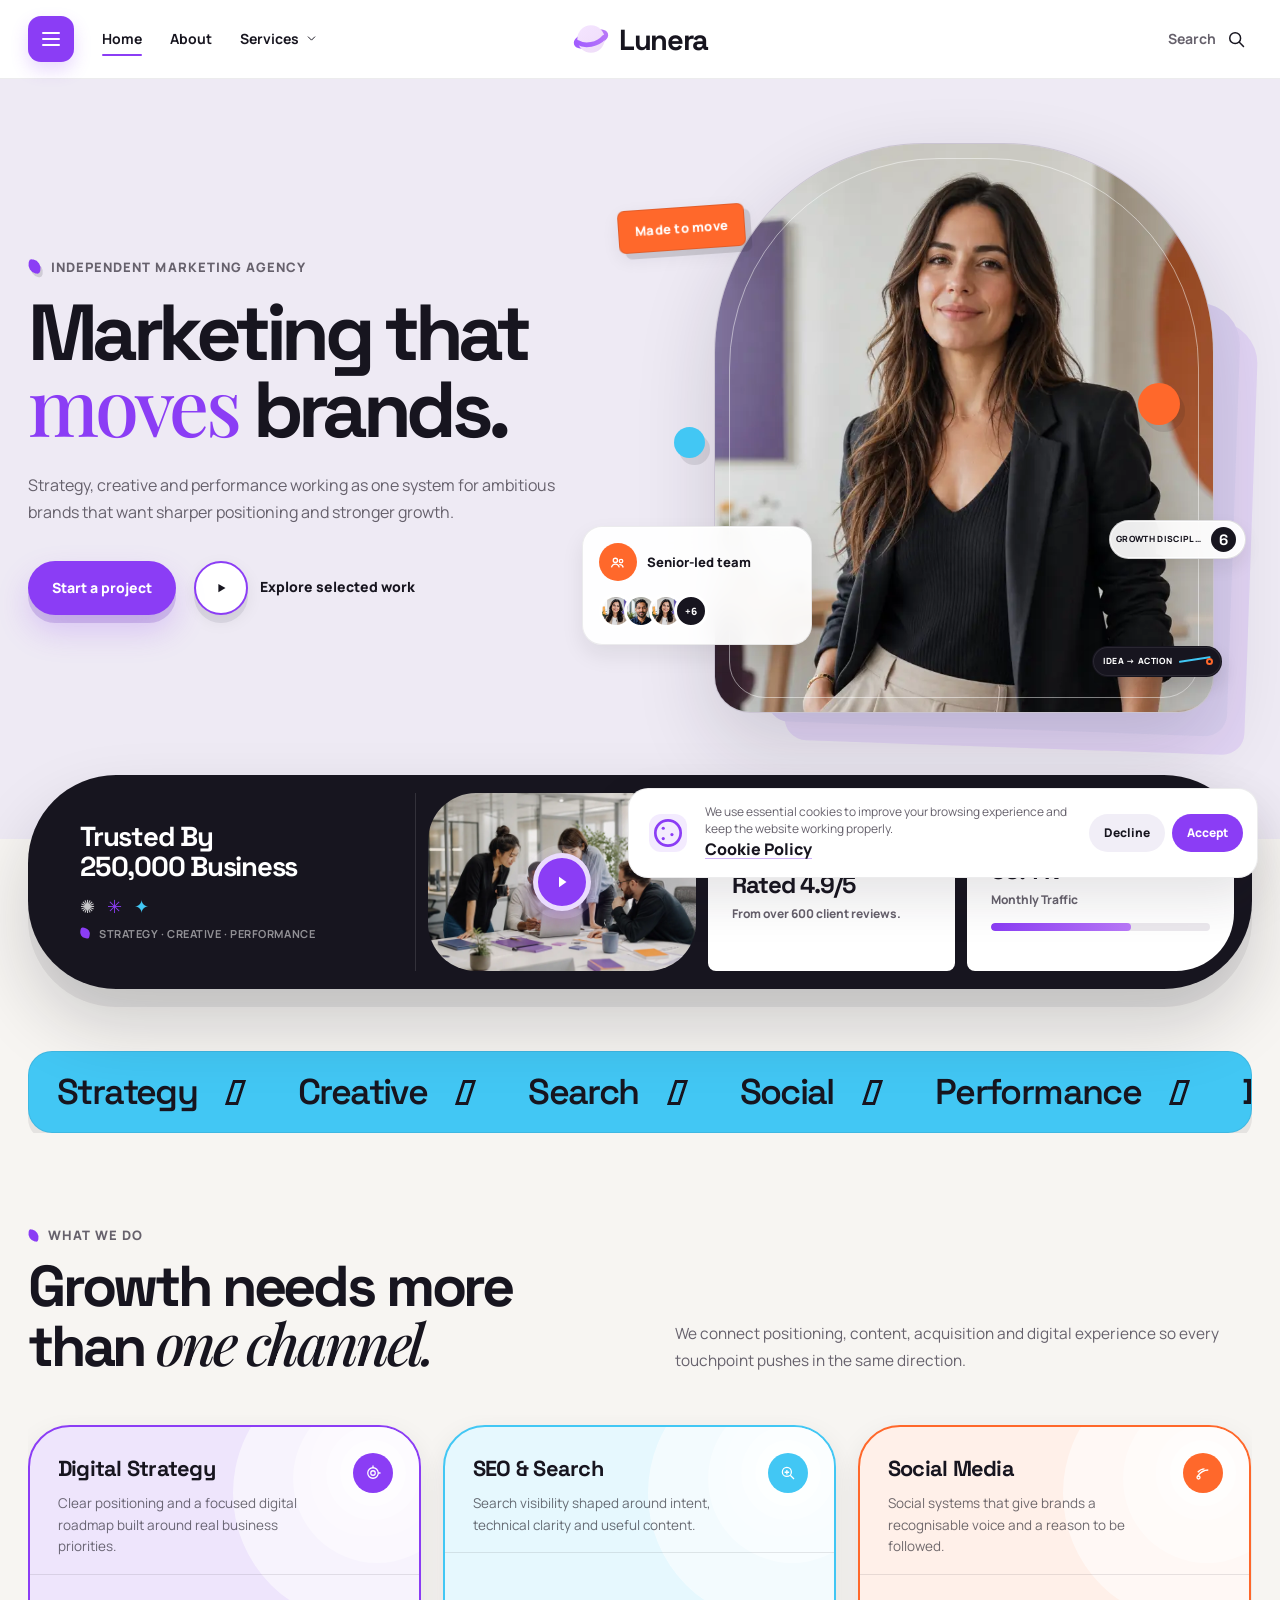
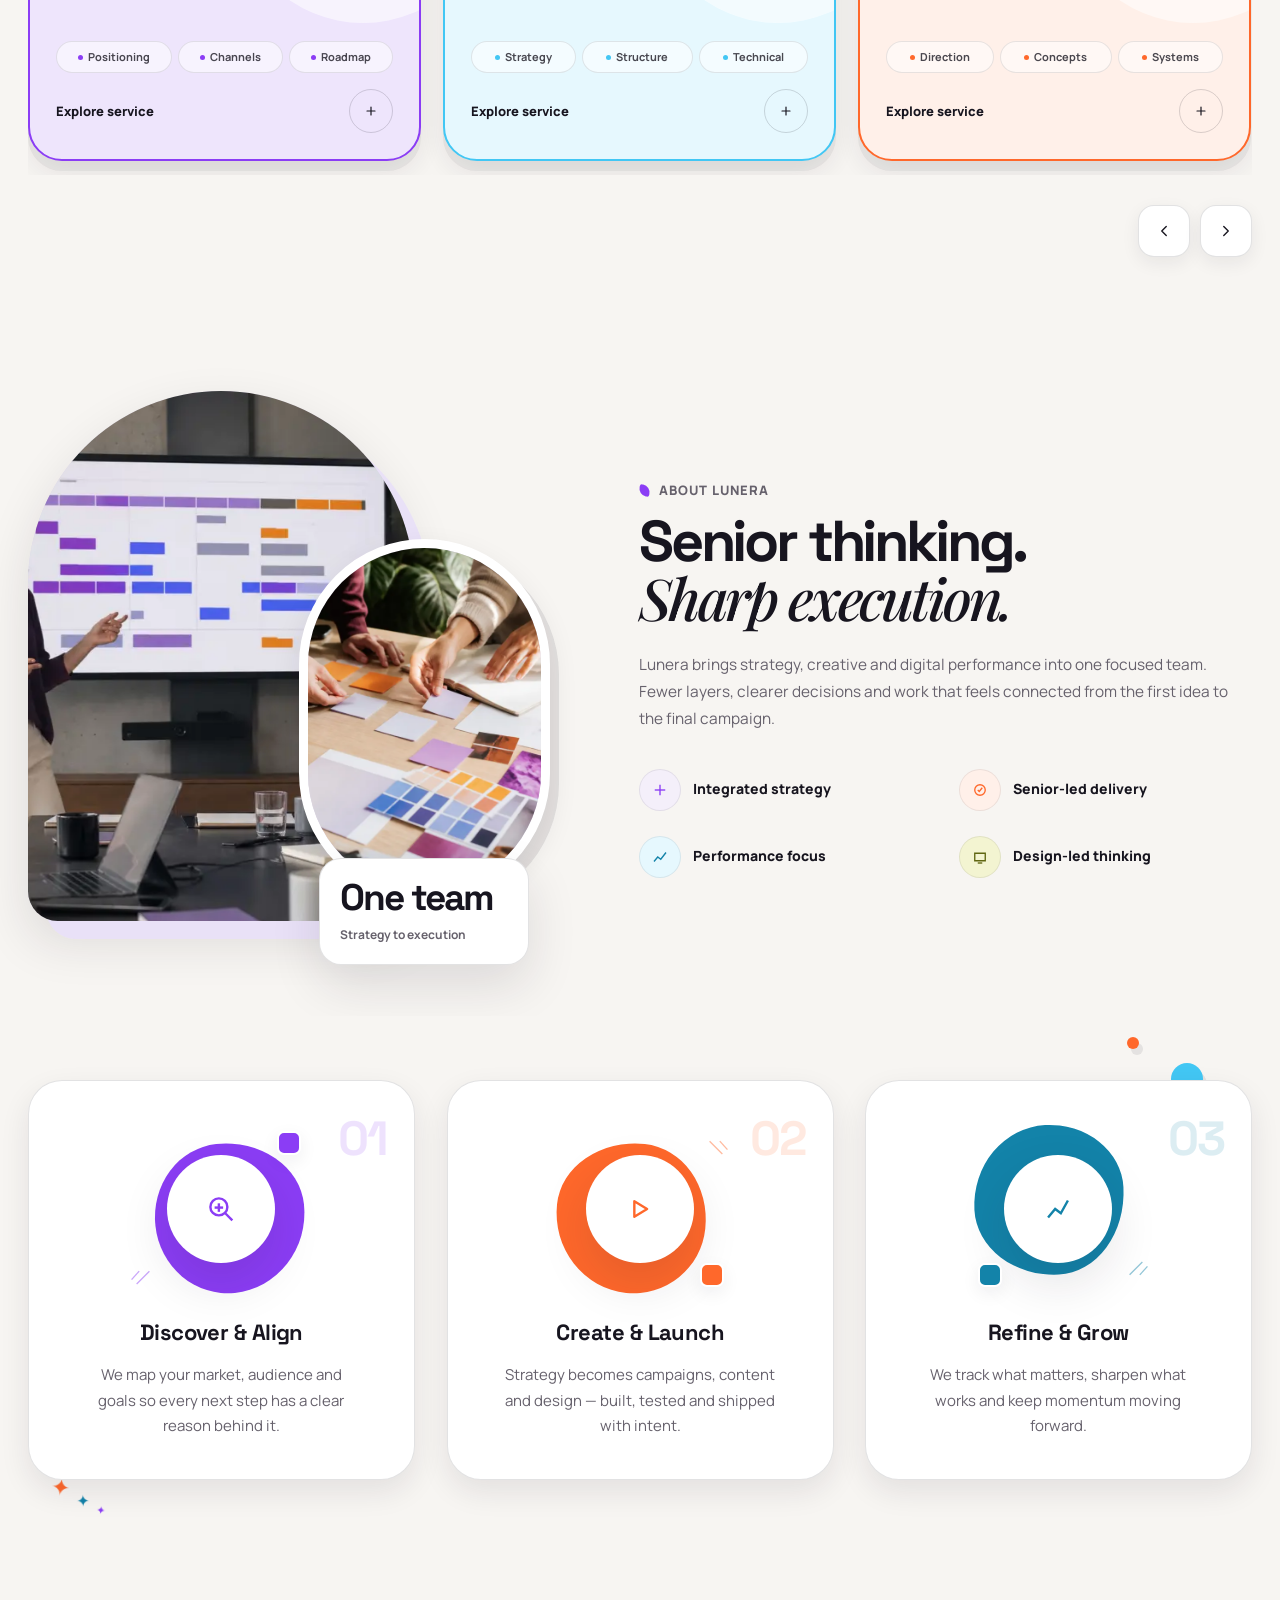
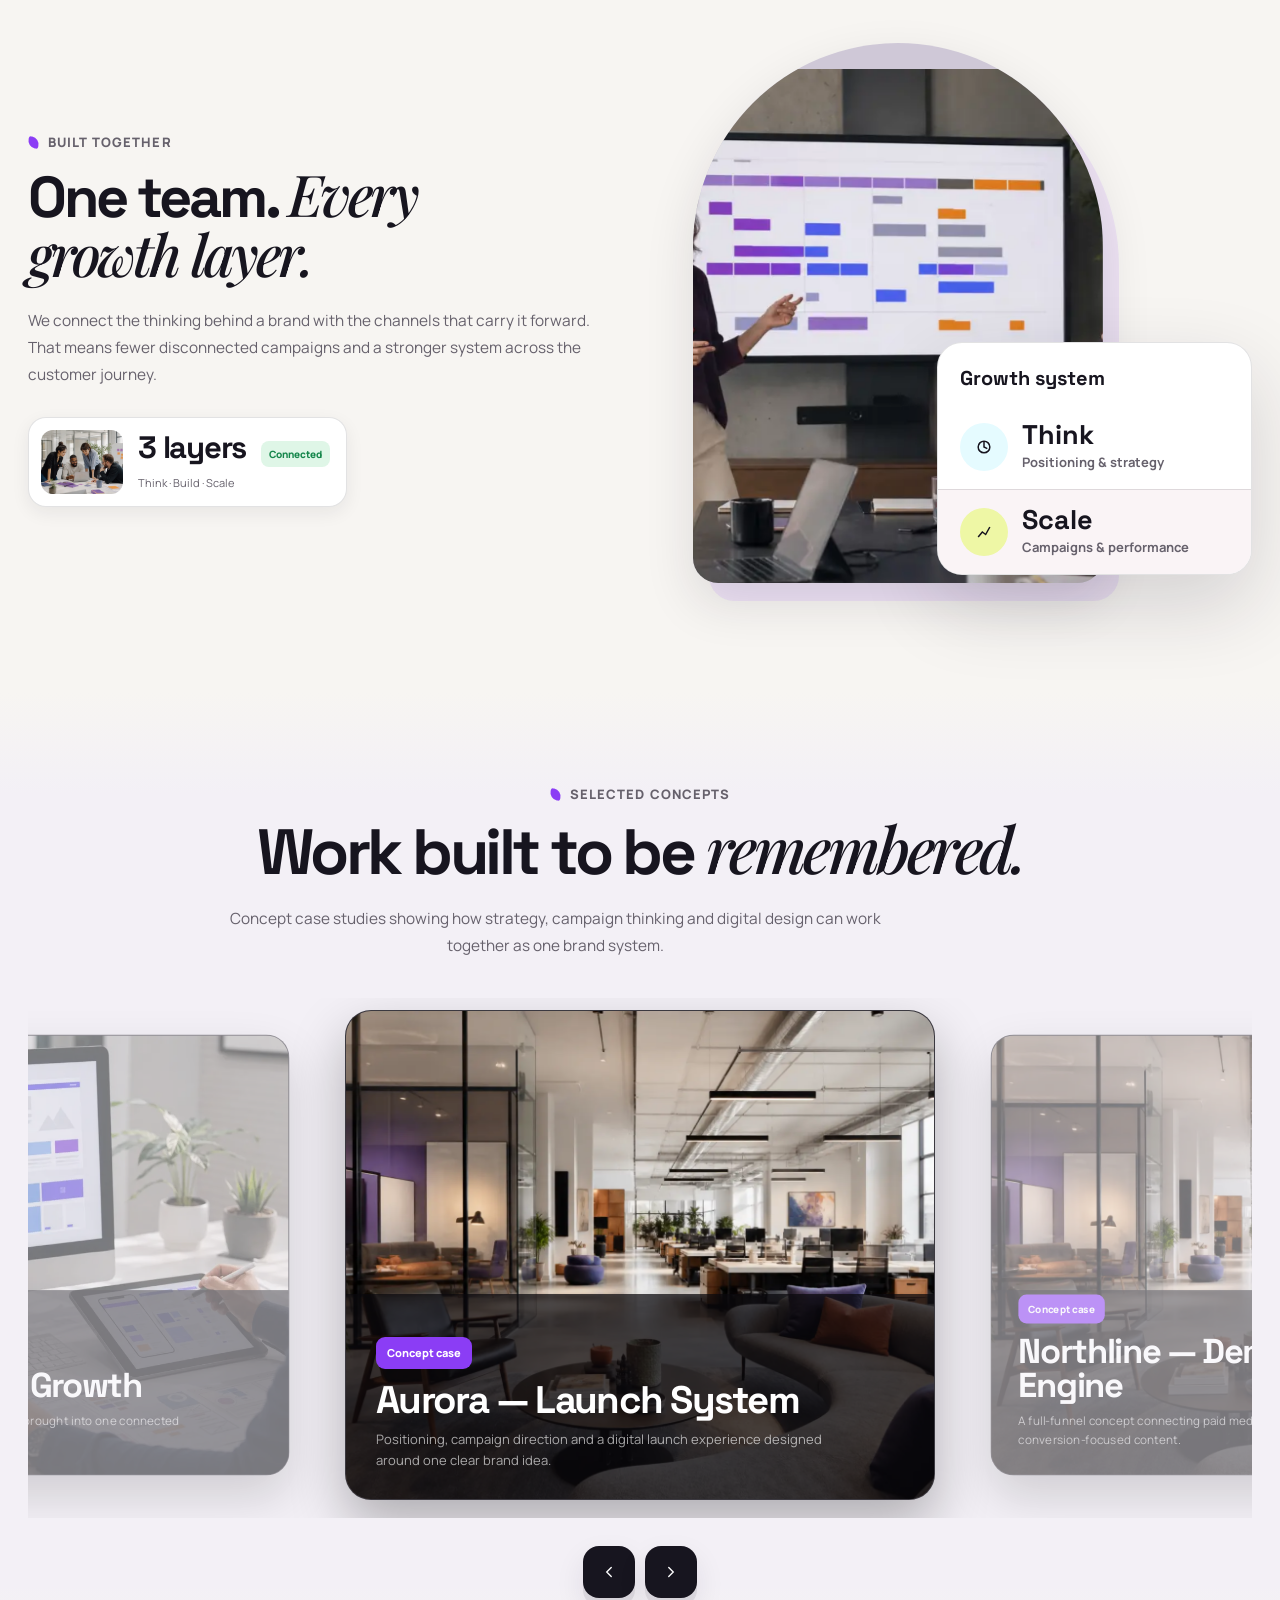
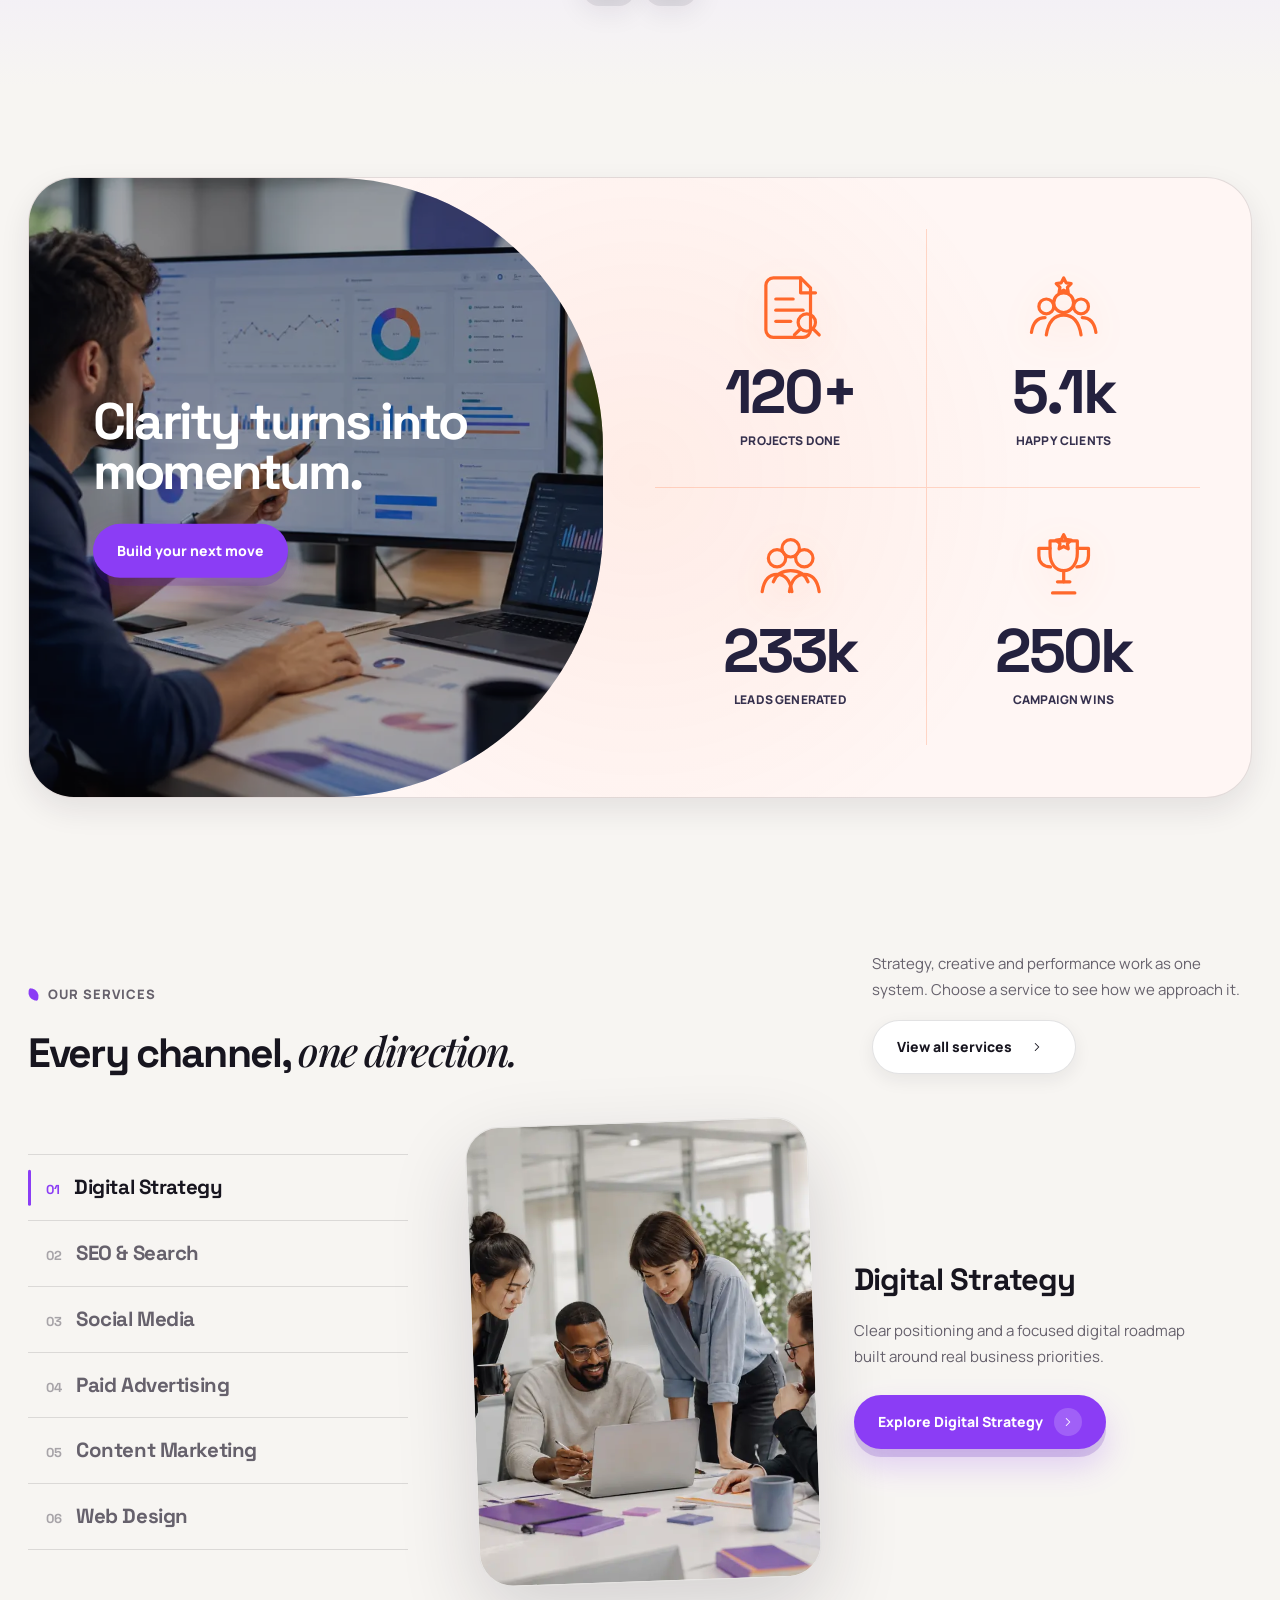
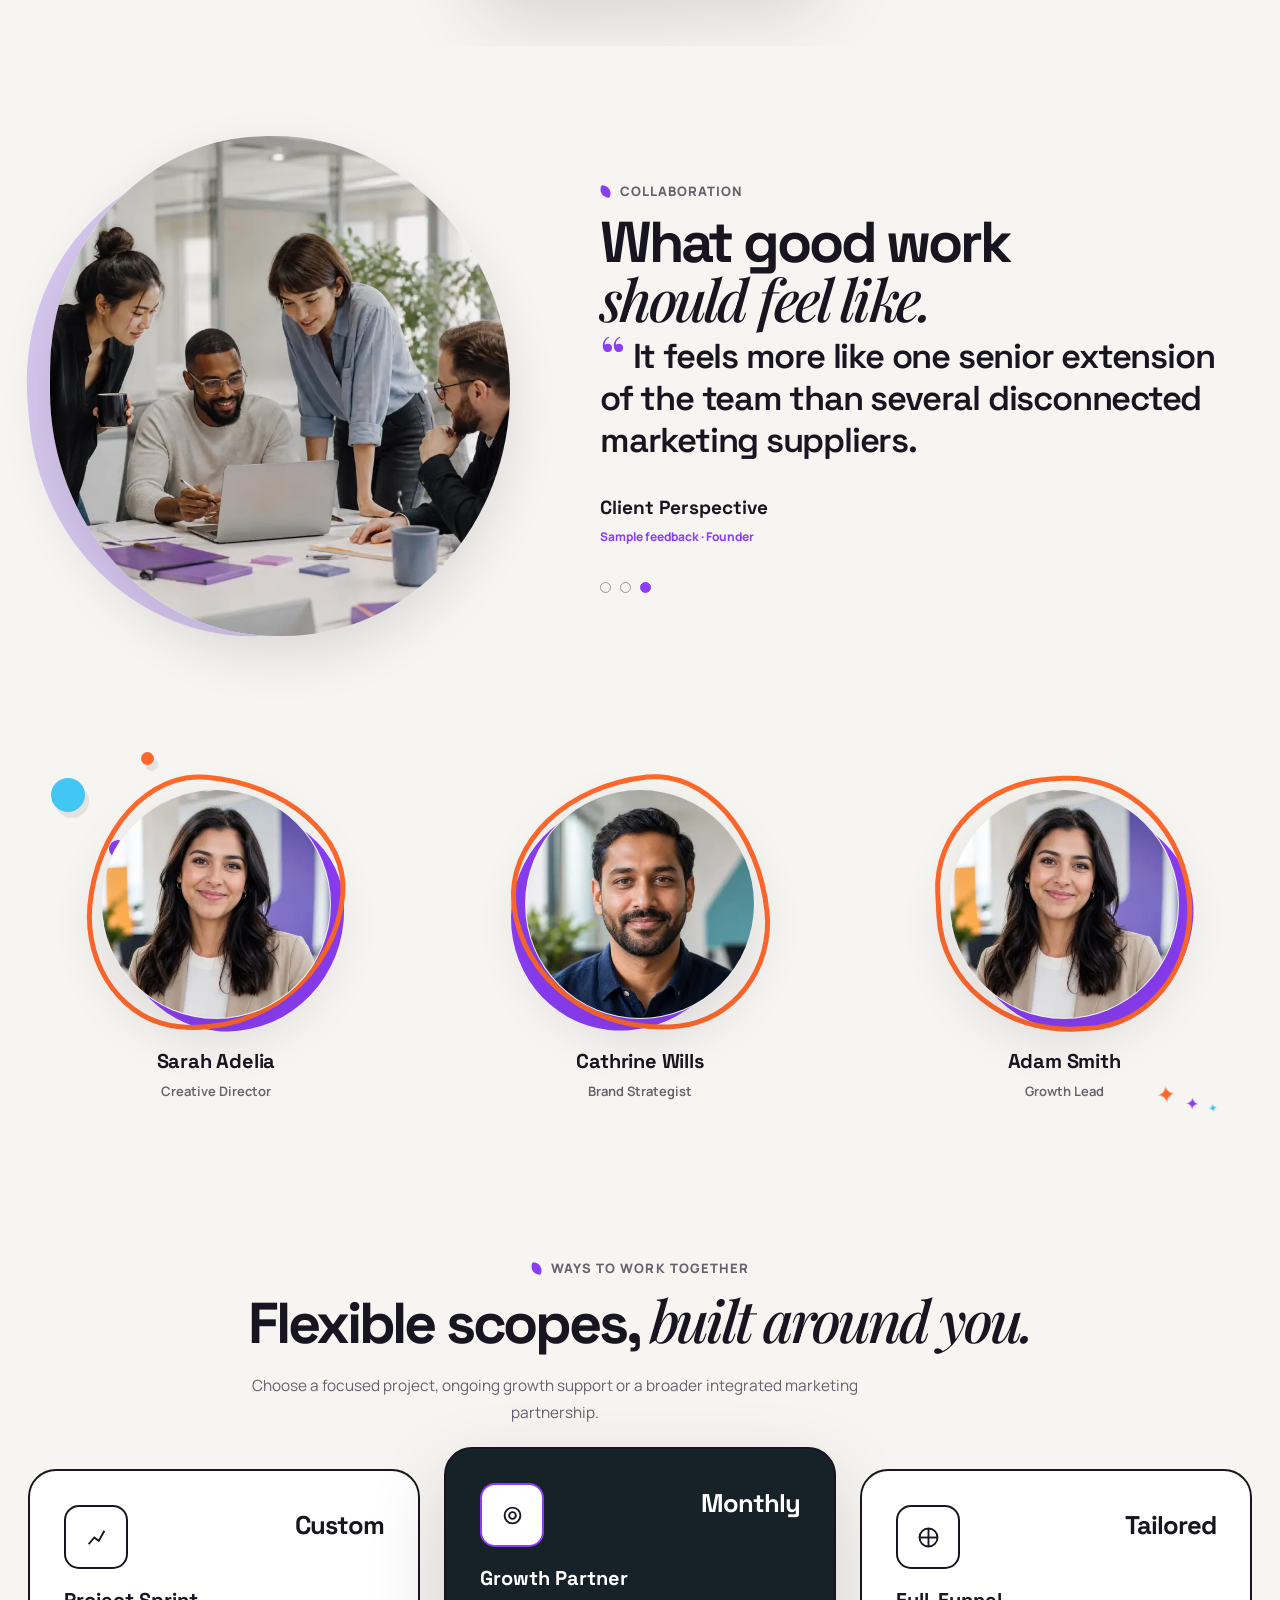
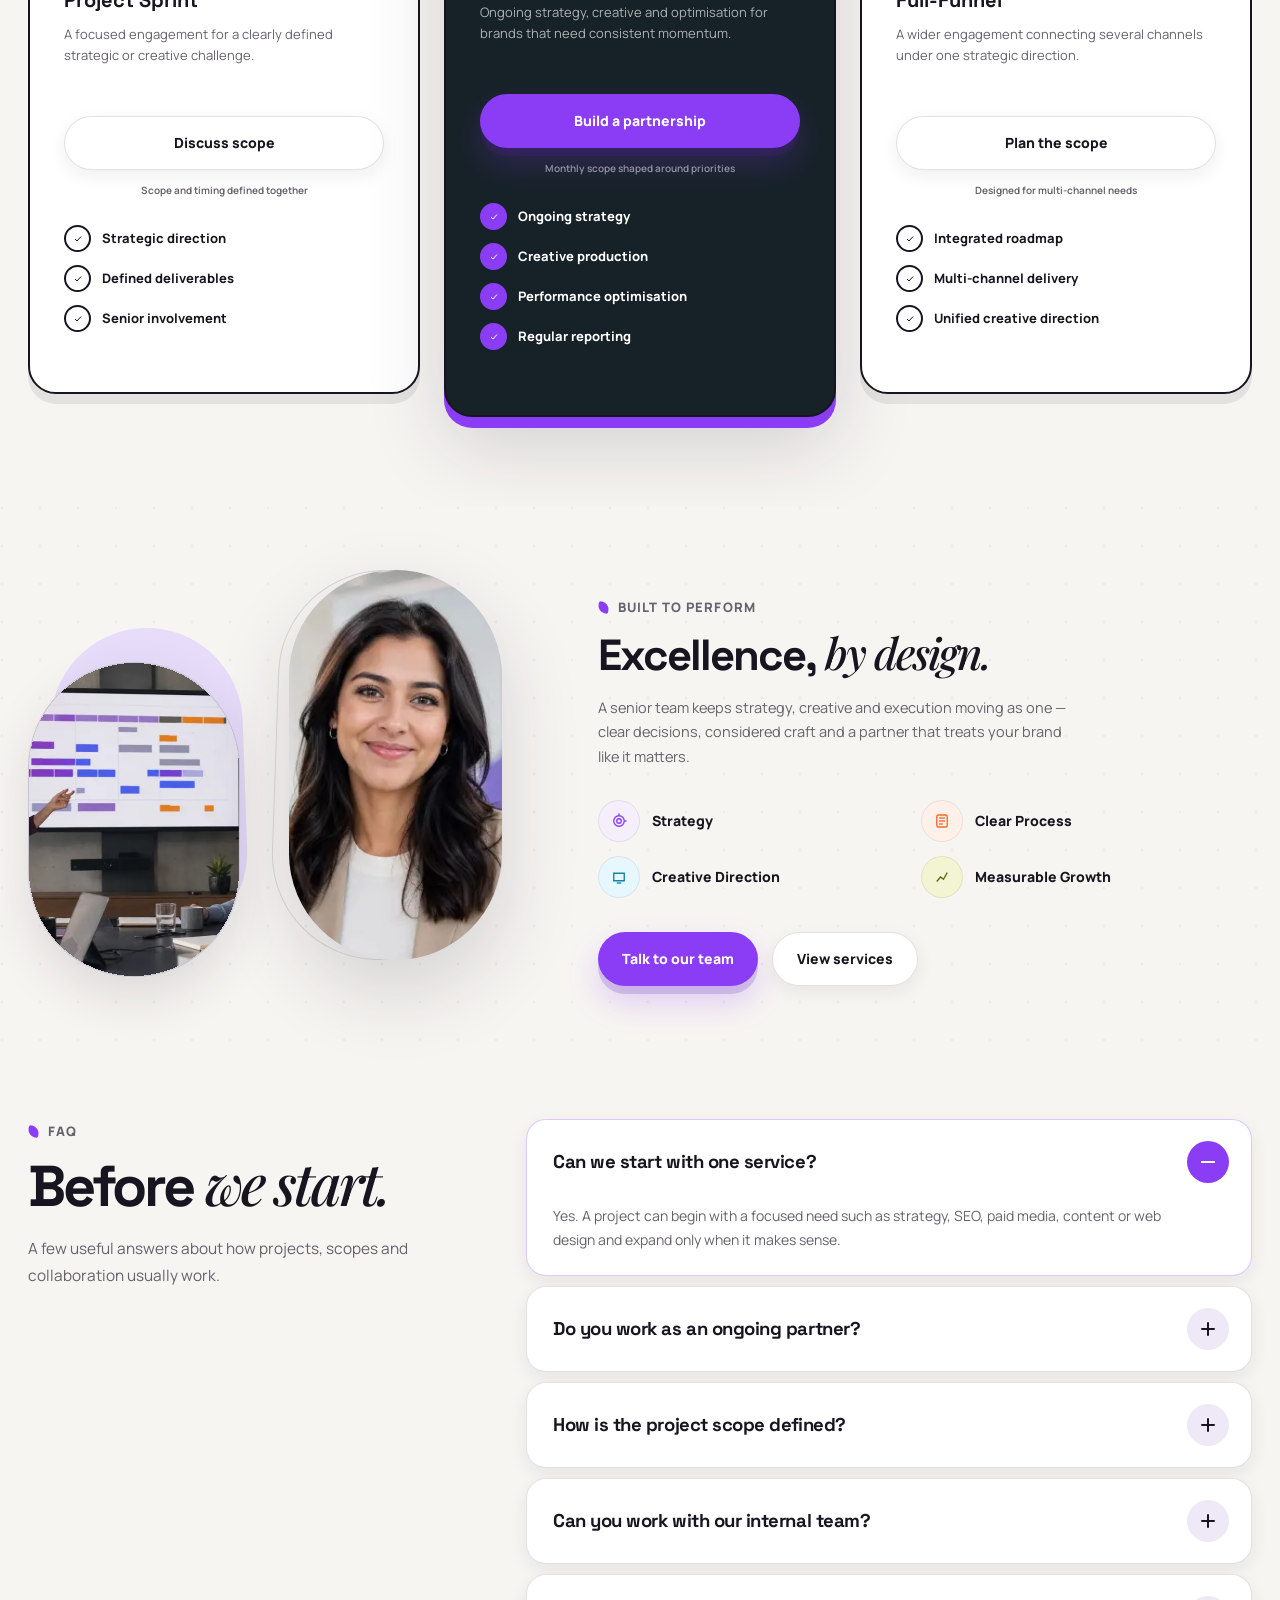
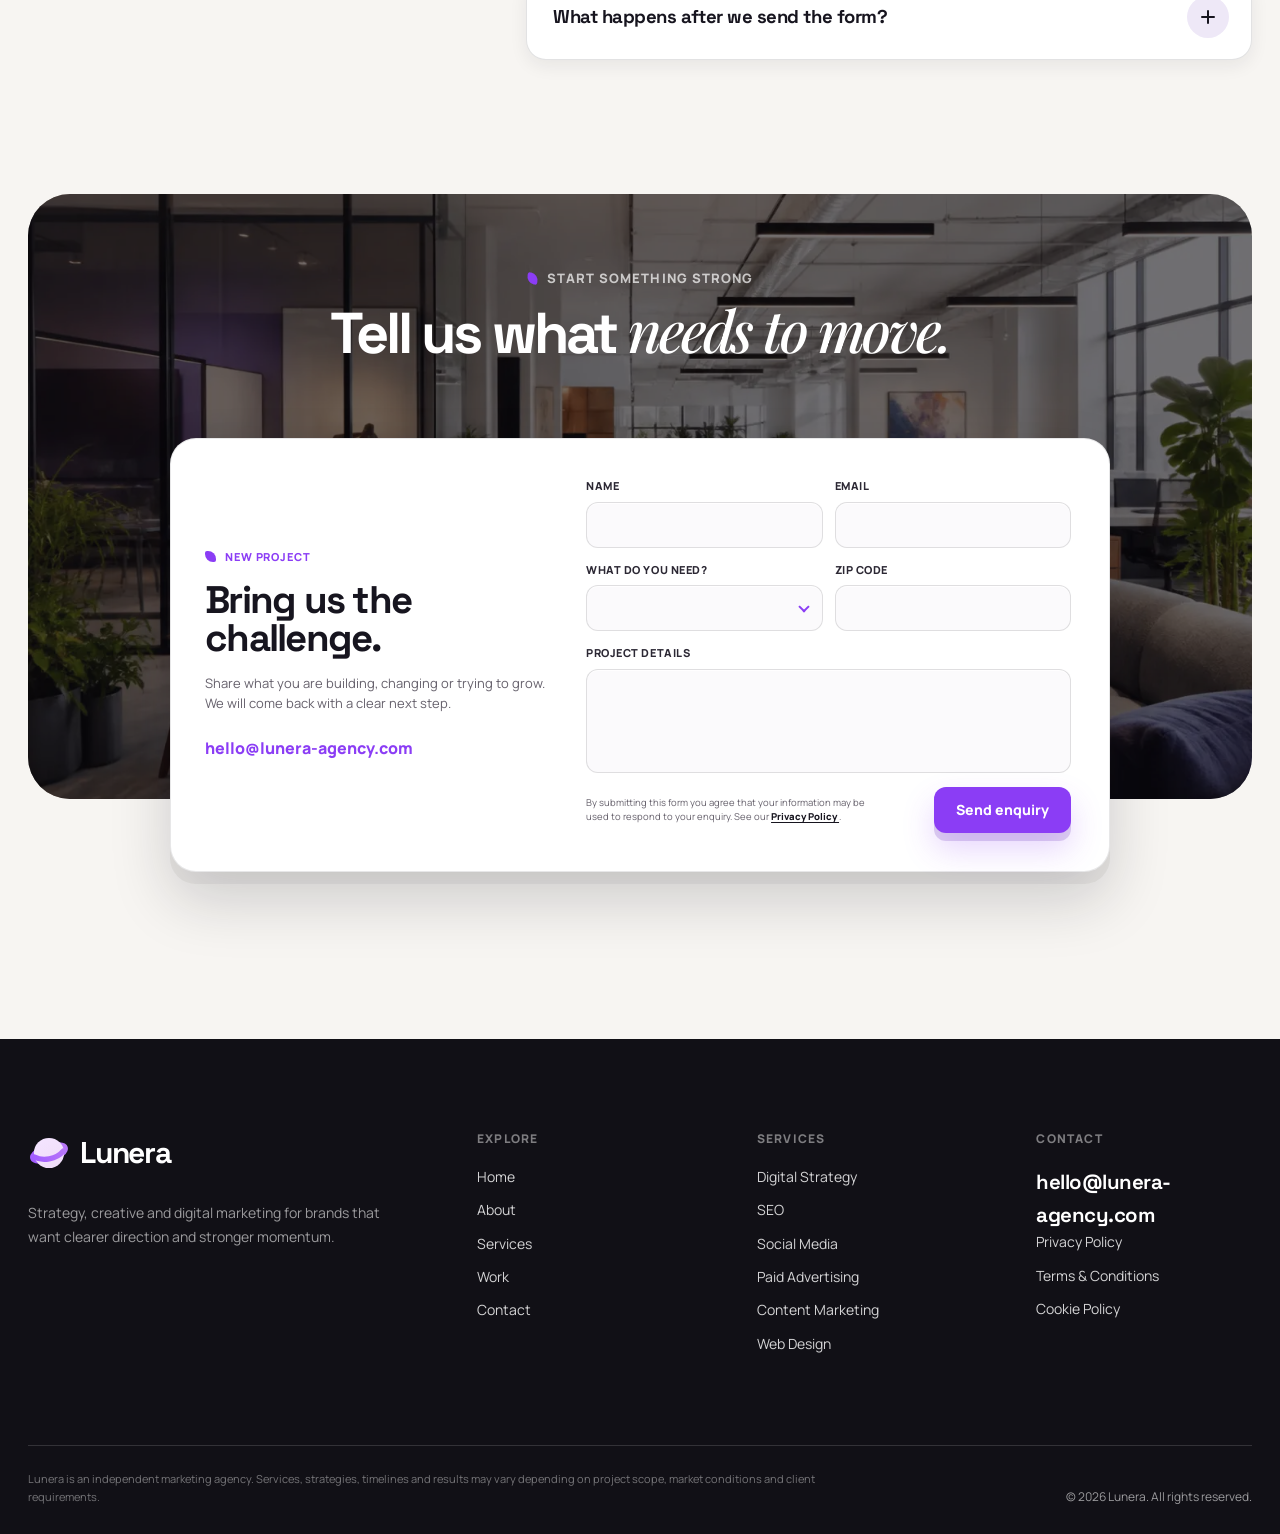
==== commit 5bc821d3: "upd" ====
--- a/index.html
+++ b/index.html
@@ -27,7 +27,7 @@
         data-site-favicon
     >
 
-    <!-- Fonts -->
+
     <link
         rel="preconnect"
         href="https://fonts.googleapis.com"
@@ -44,7 +44,7 @@
         rel="stylesheet"
     >
 
-    <!-- Vendor -->
+
     <link
         rel="stylesheet"
         href="assets/vendor/swiper-bundle.min.css"
@@ -55,7 +55,7 @@
         href="assets/vendor/aos.css"
     >
 
-    <!-- Project CSS -->
+
     <link
         rel="stylesheet"
         href="assets/css/global.css"
@@ -66,7 +66,7 @@
         href="assets/css/index.css"
     >
 
-    <!-- Scripts -->
+
     <script
         src="config/config.js"
         defer
@@ -103,9 +103,7 @@
 </a>
 
 
-<!-- =====================================================
-     HEADER
-     ===================================================== -->
+
 
 <header class="site-header">
 
@@ -373,9 +371,7 @@
 </header>
 
 
-<!-- =====================================================
-     FULLSCREEN BURGER MENU
-     ===================================================== -->
+
 
 <div
     class="menu-panel"
@@ -535,7 +531,7 @@
 
             <div class="menu-panel__gallery-item">
                 <img
-                    src="https://images.unsplash.com/photo-1521737711867-e3b97375f902?auto=format&fit=crop&w=700&q=85"
+                    src="assets/images/local/team-collaboration.webp"
                     alt=""
                     width="700"
                     height="547"
@@ -545,7 +541,7 @@
 
             <div class="menu-panel__gallery-item">
                 <img
-                    src="https://images.unsplash.com/photo-1552664730-d307ca884978?auto=format&fit=crop&w=700&q=85"
+                    src="assets/images/local/team-collaboration.webp"
                     alt=""
                     width="700"
                     height="547"
@@ -555,7 +551,7 @@
 
             <div class="menu-panel__gallery-item">
                 <img
-                    src="https://images.unsplash.com/photo-1497366754035-f200968a6e72?auto=format&fit=crop&w=700&q=85"
+                    src="assets/images/local/agency-office.webp"
                     alt=""
                     width="700"
                     height="547"
@@ -565,7 +561,7 @@
 
             <div class="menu-panel__gallery-item">
                 <img
-                    src="https://images.unsplash.com/photo-1531482615713-2afd69097998?auto=format&fit=crop&w=700&q=85"
+                    src="assets/images/local/client-presentation.webp"
                     alt=""
                     width="700"
                     height="547"
@@ -575,7 +571,7 @@
 
             <div class="menu-panel__gallery-item">
                 <img
-                    src="https://images.unsplash.com/photo-1517245386807-bb43f82c33c4?auto=format&fit=crop&w=700&q=85"
+                    src="assets/images/local/workshop-table.webp"
                     alt=""
                     width="700"
                     height="547"
@@ -585,7 +581,7 @@
 
             <div class="menu-panel__gallery-item">
                 <img
-                    src="https://images.unsplash.com/photo-1524758631624-e2822e304c36?auto=format&fit=crop&w=700&q=85"
+                    src="assets/images/local/agency-office.webp"
                     alt=""
                     width="700"
                     height="547"
@@ -600,9 +596,7 @@
 </div>
 
 
-<!-- =====================================================
-     SEARCH MODAL
-     ===================================================== -->
+
 
 <div
     class="search-modal"
@@ -685,9 +679,7 @@
 </div>
 
 
-<!-- =====================================================
-     MAIN
-     ===================================================== -->
+
 
 <main
     class="site"
@@ -695,9 +687,7 @@
 >
 
 
-    <!-- =================================================
-         HERO
-         ================================================= -->
+
 
     <section class="home-hero">
 
@@ -718,7 +708,9 @@
 
 
                 <h1 class="home-hero__title">
-                    Marketing that
+                    <span class="home-hero__title-line">
+                        Marketing that
+                    </span>
                     <span class="home-hero__title-accent">
                         moves
                     </span>
@@ -783,7 +775,7 @@
 
                         <img
                             class="hero-portrait__image"
-                            src="https://images.unsplash.com/photo-1524504388940-b1c1722653e1?auto=format&fit=crop&w=1000&q=90"
+                            src="assets/images/local/creative-director-portrait.webp"
                             alt="Creative marketing professional"
                             width="1000"
                             height="1200"
@@ -855,7 +847,7 @@
 
                         <span class="hero-avatar">
                             <img
-                                src="https://images.unsplash.com/photo-1494790108377-be9c29b29330?auto=format&fit=crop&w=120&q=80"
+                                src="assets/images/local/avatar-female.webp"
                                 alt=""
                                 width="120"
                                 height="120"
@@ -864,7 +856,7 @@
 
                         <span class="hero-avatar">
                             <img
-                                src="https://images.unsplash.com/photo-1500648767791-00dcc994a43e?auto=format&fit=crop&w=120&q=80"
+                                src="assets/images/local/avatar-male.webp"
                                 alt=""
                                 width="120"
                                 height="120"
@@ -873,7 +865,7 @@
 
                         <span class="hero-avatar">
                             <img
-                                src="https://images.unsplash.com/photo-1531123897727-8f129e1688ce?auto=format&fit=crop&w=120&q=80"
+                                src="assets/images/local/avatar-female.webp"
                                 alt=""
                                 width="120"
                                 height="120"
@@ -954,9 +946,7 @@
     </section>
 
 
-    <!-- =================================================
-         OVERLAPPING SOCIAL PROOF
-         ================================================= -->
+
 
     <section
         class="social-proof-overlap"
@@ -1006,7 +996,7 @@
                     aria-label="View selected work"
                 >
                     <img
-                        src="https://images.unsplash.com/photo-1552664730-d307ca884978?auto=format&fit=crop&w=700&q=85"
+                        src="assets/images/local/team-collaboration.webp"
                         alt="Marketing team collaborating"
                         width="700"
                         height="394"
@@ -1087,9 +1077,7 @@
     </section>
 
 
-    <!-- =================================================
-         MARQUEE
-         ================================================= -->
+
 
     <section
         class="agency-marquee"
@@ -1183,9 +1171,7 @@
     </section>
 
 
-    <!-- =================================================
-         SERVICES
-         ================================================= -->
+
 
     <section
         class="section services-showcase"
@@ -1235,7 +1221,7 @@
                 <div class="swiper-wrapper">
 
 
-                    <!-- Digital Strategy -->
+
 
                     <div class="swiper-slide">
 
@@ -1341,7 +1327,7 @@
                     </div>
 
 
-                    <!-- SEO -->
+
 
                     <div class="swiper-slide">
 
@@ -1442,7 +1428,7 @@
                     </div>
 
 
-                    <!-- Social -->
+
 
                     <div class="swiper-slide">
 
@@ -1547,7 +1533,7 @@
                     </div>
 
 
-                    <!-- Paid Ads -->
+
 
                     <div class="swiper-slide">
 
@@ -1646,7 +1632,7 @@
                     </div>
 
 
-                    <!-- Content -->
+
 
                     <div class="swiper-slide">
 
@@ -1749,7 +1735,7 @@
                     </div>
 
 
-                    <!-- Web -->
+
 
                     <div class="swiper-slide">
 
@@ -1901,9 +1887,7 @@
     </section>
 
 
-    <!-- =================================================
-         ABOUT
-         ================================================= -->
+
 
     <section
         class="section about-agency"
@@ -1921,7 +1905,7 @@
                     class="about-agency__media parallax-media"
                 >
                     <img
-                        src="https://images.unsplash.com/photo-1522071820081-009f0129c71c?auto=format&fit=crop&w=1000&q=88"
+                        src="assets/images/local/client-presentation.webp"
                         alt="Creative agency team working together"
                         width="1000"
                         height="1200"
@@ -1933,7 +1917,7 @@
                     class="about-agency__media about-agency__media--secondary"
                 >
                     <img
-                        src="https://images.unsplash.com/photo-1517245386807-bb43f82c33c4?auto=format&fit=crop&w=700&q=88"
+                        src="assets/images/local/workshop-table.webp"
                         alt="Marketing planning session"
                         width="700"
                         height="700"
@@ -2083,9 +2067,7 @@
     </section>
 
 
-    <!-- =================================================
-         HOW WE WORK
-         ================================================= -->
+
 
     <section class="section section--compact how-we-work">
 
@@ -2280,9 +2262,7 @@
     </section>
 
 
-    <!-- =================================================
-         CAPABILITIES
-         ================================================= -->
+
 
     <section class="section capabilities">
 
@@ -2314,7 +2294,7 @@
 
                     <div class="capabilities__metric-media">
                         <img
-                            src="https://images.unsplash.com/photo-1552664730-d307ca884978?auto=format&fit=crop&w=300&q=80"
+                            src="assets/images/local/team-collaboration.webp"
                             alt=""
                             width="300"
                             height="234"
@@ -2350,7 +2330,7 @@
                     class="capabilities__portrait parallax-media"
                 >
                     <img
-                        src="https://images.unsplash.com/photo-1531482615713-2afd69097998?auto=format&fit=crop&w=900&q=88"
+                        src="assets/images/local/client-presentation.webp"
                         alt="Team discussing a marketing strategy"
                         width="900"
                         height="1200"
@@ -2434,9 +2414,7 @@
     </section>
 
 
-    <!-- =================================================
-         PROJECTS
-         ================================================= -->
+
 
     <section
         class="section projects-showcase"
@@ -2483,7 +2461,7 @@
 
                             <div class="project-card__media">
                                 <img
-                                    src="https://images.unsplash.com/photo-1497366811353-6870744d04b2?auto=format&fit=crop&w=1200&q=88"
+                                    src="assets/images/local/agency-office.webp"
                                     alt="Modern creative workspace"
                                     width="1200"
                                     height="900"
@@ -2525,7 +2503,7 @@
 
                             <div class="project-card__media">
                                 <img
-                                    src="https://images.unsplash.com/photo-1524758631624-e2822e304c36?auto=format&fit=crop&w=1200&q=88"
+                                    src="assets/images/local/agency-office.webp"
                                     alt="Creative office environment"
                                     width="1200"
                                     height="900"
@@ -2567,7 +2545,7 @@
 
                             <div class="project-card__media">
                                 <img
-                                    src="https://images.unsplash.com/photo-1497366754035-f200968a6e72?auto=format&fit=crop&w=1200&q=88"
+                                    src="assets/images/local/agency-office.webp"
                                     alt="Premium modern office"
                                     width="1200"
                                     height="900"
@@ -2609,7 +2587,7 @@
 
                             <div class="project-card__media">
                                 <img
-                                    src="https://images.unsplash.com/photo-1551434678-e076c223a692?auto=format&fit=crop&w=1200&q=88"
+                                    src="assets/images/local/web-design-workspace.webp"
                                     alt="Team working on digital project"
                                     width="1200"
                                     height="900"
@@ -2692,9 +2670,7 @@
     </section>
 
 
-    <!-- =================================================
-         STORY / STATS
-         ================================================= -->
+
 
     <section class="section story-stats">
 
@@ -2708,7 +2684,7 @@
                 <div class="story-stats__media">
 
                     <img
-                        src="https://images.unsplash.com/photo-1542744173-8e7e53415bb0?auto=format&fit=crop&w=1200&q=88"
+                        src="assets/images/local/paid-ads-dashboard.webp"
                         alt="Marketing team discussing ideas"
                         width="1200"
                         height="900"
@@ -2893,9 +2869,7 @@
     </section>
 
 
-    <!-- =================================================
-         SERVICES SPOTLIGHT
-         ================================================= -->
+
 
     <section class="section section--compact services-spotlight">
 
@@ -3069,7 +3043,7 @@
 
                     <div class="services-spotlight__media">
                         <img
-                            src="https://images.unsplash.com/photo-1552664730-d307ca884978?auto=format&fit=crop&w=800&q=88"
+                            src="assets/images/local/team-collaboration.webp"
                             alt="Marketing team discussing digital strategy"
                             width="800"
                             height="1090"
@@ -3122,7 +3096,7 @@
 
                     <div class="services-spotlight__media">
                         <img
-                            src="https://images.unsplash.com/photo-1551288049-bebda4e38f71?auto=format&fit=crop&w=800&q=88"
+                            src="assets/images/local/analytics-dashboard.webp"
                             alt="Digital analytics and search performance dashboard"
                             width="800"
                             height="1090"
@@ -3175,7 +3149,7 @@
 
                     <div class="services-spotlight__media">
                         <img
-                            src="https://images.unsplash.com/photo-1521737711867-e3b97375f902?auto=format&fit=crop&w=800&q=88"
+                            src="assets/images/local/team-collaboration.webp"
                             alt="Creative team producing social media ideas"
                             width="800"
                             height="1090"
@@ -3228,7 +3202,7 @@
 
                     <div class="services-spotlight__media">
                         <img
-                            src="https://images.unsplash.com/photo-1542744173-8e7e53415bb0?auto=format&fit=crop&w=800&q=88"
+                            src="assets/images/local/paid-ads-dashboard.webp"
                             alt="Team discussing advertising performance"
                             width="800"
                             height="824"
@@ -3281,7 +3255,7 @@
 
                     <div class="services-spotlight__media">
                         <img
-                            src="https://images.unsplash.com/photo-1516321318423-f06f85e504b3?auto=format&fit=crop&w=800&q=88"
+                            src="assets/images/local/content-planning.webp"
                             alt="Creative content planning session"
                             width="800"
                             height="1090"
@@ -3334,7 +3308,7 @@
 
                     <div class="services-spotlight__media">
                         <img
-                            src="https://images.unsplash.com/photo-1497366754035-f200968a6e72?auto=format&fit=crop&w=800&q=88"
+                            src="assets/images/local/agency-office.webp"
                             alt="Creative digital design workspace"
                             width="800"
                             height="1090"
@@ -3386,9 +3360,7 @@
     </section>
 
 
-    <!-- =================================================
-         TESTIMONIALS
-         ================================================= -->
+
 
     <section class="section testimonials-section">
 
@@ -3404,7 +3376,7 @@
                 <div class="testimonial-media__frame">
 
                     <img
-                        src="https://images.unsplash.com/photo-1521737711867-e3b97375f902?auto=format&fit=crop&w=900&q=88"
+                        src="assets/images/local/team-collaboration.webp"
                         alt="Team collaborating in a creative workspace"
                         width="900"
                         height="900"
@@ -3527,9 +3499,7 @@
     </section>
 
 
-    <!-- =================================================
-         TEAM
-         ================================================= -->
+
 
     <section class="section section--compact team-section">
 
@@ -3559,7 +3529,7 @@
                     <div class="team-card__ring" aria-hidden="true"></div>
                     <div class="team-card__frame">
                         <img
-                            src="https://images.unsplash.com/photo-1494790108377-be9c29b29330?auto=format&fit=crop&w=460&q=88"
+                            src="assets/images/local/avatar-female.webp"
                             alt="Sarah Adelia, Creative Director"
                             width="460"
                             height="460"
@@ -3585,7 +3555,7 @@
                     <div class="team-card__ring" aria-hidden="true"></div>
                     <div class="team-card__frame">
                         <img
-                            src="https://images.unsplash.com/photo-1500648767791-00dcc994a43e?auto=format&fit=crop&w=460&q=88"
+                            src="assets/images/local/avatar-male.webp"
                             alt="Cathrine Wills, Brand Strategist"
                             width="460"
                             height="460"
@@ -3611,7 +3581,7 @@
                     <div class="team-card__ring" aria-hidden="true"></div>
                     <div class="team-card__frame">
                         <img
-                            src="https://images.unsplash.com/photo-1531123897727-8f129e1688ce?auto=format&fit=crop&w=460&q=88"
+                            src="assets/images/local/avatar-female.webp"
                             alt="Adam Smith, Growth Lead"
                             width="460"
                             height="460"
@@ -3630,9 +3600,7 @@
     </section>
 
 
-    <!-- =================================================
-         PRICING
-         ================================================= -->
+
 
     <section class="section pricing-section">
 
@@ -3663,7 +3631,7 @@
             <div class="pricing-grid">
 
 
-                <!-- Sprint -->
+
 
                 <article
                     class="pricing-card"
@@ -3771,7 +3739,7 @@
                 </article>
 
 
-                <!-- Growth -->
+
 
                 <article
                     class="pricing-card pricing-card--featured"
@@ -3907,7 +3875,7 @@
                 </article>
 
 
-                <!-- Full Funnel -->
+
 
                 <article
                     class="pricing-card"
@@ -4029,9 +3997,7 @@
     </section>
 
 
-    <!-- =================================================
-         AGENCY EXCELLENCE
-         ================================================= -->
+
 
     <section class="section section--compact agency-excellence">
 
@@ -4049,7 +4015,7 @@
 
                 <div class="agency-excellence__media agency-excellence__media--primary parallax-media">
                     <img
-                        src="https://images.unsplash.com/photo-1531482615713-2afd69097998?auto=format&fit=crop&w=800&q=88"
+                        src="assets/images/local/client-presentation.webp"
                         alt="Strategists reviewing a campaign plan together"
                         width="800"
                         height="1000"
@@ -4059,7 +4025,7 @@
 
                 <div class="agency-excellence__media agency-excellence__media--secondary">
                     <img
-                        src="https://images.unsplash.com/photo-1494790108377-be9c29b29330?auto=format&fit=crop&w=650&q=88"
+                        src="assets/images/local/avatar-female.webp"
                         alt="Creative director presenting a concept"
                         width="650"
                         height="780"
@@ -4247,9 +4213,7 @@
     </section>
 
 
-    <!-- =================================================
-         FAQ
-         ================================================= -->
+
 
     <section class="section faq-section">
 
@@ -4456,9 +4420,7 @@
     </section>
 
 
-    <!-- =================================================
-         CONTACT
-         ================================================= -->
+
 
     <section
         class="section contact-section"
@@ -4472,7 +4434,7 @@
                 <div class="contact-stage__background">
 
                     <img
-                        src="https://images.unsplash.com/photo-1497366754035-f200968a6e72?auto=format&fit=crop&w=1800&q=88"
+                        src="assets/images/local/agency-office.webp"
                         alt=""
                         width="1800"
                         height="900"
@@ -4718,9 +4680,7 @@
 </main>
 
 
-<!-- =====================================================
-     FOOTER
-     ===================================================== -->
+
 
 <footer class="site-footer">
 
@@ -4742,6 +4702,7 @@
                         width="42"
                         height="42"
                         data-site-logo
+                    loading="lazy"
                     >
 
                     <span data-brand-name>
@@ -4942,9 +4903,7 @@
 </footer>
 
 
-<!-- =====================================================
-     COOKIE CONSENT
-     ===================================================== -->
+
 
 <div
     class="cookie-card"
--- a/assets/css/global.css
+++ b/assets/css/global.css
@@ -1,12 +1,7 @@
-/* =========================================================
-   LUNERA — GLOBAL
-   Shared design system / header / menu / search / footer
-   ========================================================= */
-
-
-/* =========================
-   1. ROOT
-   ========================= */
+
+
+
+
 
 :root {
     --color-bg: #f7f5f2;
@@ -56,9 +51,7 @@
 }
 
 
-/* =========================
-   2. RESET
-   ========================= */
+
 
 *,
 *::before,
@@ -157,9 +150,7 @@
 }
 
 
-/* =========================
-   3. ACCESSIBILITY
-   ========================= */
+
 
 :focus-visible {
     outline: 3px solid rgba(139, 61, 245, 0.38);
@@ -184,9 +175,7 @@
 }
 
 
-/* =========================
-   4. LAYOUT
-   ========================= */
+
 
 .site {
     position: relative;
@@ -311,9 +300,7 @@
 }
 
 
-/* =========================
-   5. BUTTONS
-   ========================= */
+
 
 .button {
     position: relative;
@@ -408,9 +395,7 @@
 }
 
 
-/* =========================
-   6. SITE HEADER
-   ========================= */
+
 
 .site-header {
     position: sticky;
@@ -529,9 +514,7 @@
 }
 
 
-/* =========================
-   6b. SERVICES DROPDOWN
-   ========================= */
+
 
 .nav-services {
     position: relative;
@@ -630,9 +613,7 @@
 }
 
 
-/* =========================
-   7. BURGER BUTTON
-   ========================= */
+
 
 .menu-toggle {
     display: grid;
@@ -672,9 +653,7 @@
 }
 
 
-/* =========================
-   8. FULLSCREEN MENU
-   ========================= */
+
 
 .menu-panel {
     position: fixed;
@@ -791,6 +770,57 @@
     height: 20px;
     cursor: pointer;
     pointer-events: auto;
+}
+
+.menu-panel__search-results {
+    display: grid;
+    gap: 7px;
+    margin-top: 14px;
+    padding: 9px;
+    border: 1px solid rgba(255, 255, 255, 0.1);
+    border-radius: 16px;
+    background: rgba(255, 255, 255, 0.06);
+    box-shadow: inset 0 1px 0 rgba(255, 255, 255, 0.08);
+}
+
+.menu-panel__search-results[hidden] {
+    display: none;
+}
+
+.menu-panel__search-result {
+    display: flex;
+    align-items: center;
+    justify-content: space-between;
+    gap: 14px;
+    min-height: 38px;
+    padding: 8px 10px;
+    border-radius: 11px;
+    color: #ffffff;
+    font-size: 13px;
+    font-weight: 800;
+    transition:
+        background-color var(--transition-fast),
+        transform var(--transition-base);
+}
+
+.menu-panel__search-result:hover {
+    background: rgba(255, 255, 255, 0.1);
+    transform: translateX(4px);
+}
+
+.menu-panel__search-result small {
+    color: rgba(255, 255, 255, 0.52);
+    font-size: 10px;
+    font-weight: 800;
+    letter-spacing: 0.08em;
+    text-transform: uppercase;
+}
+
+.menu-panel__search-empty {
+    padding: 9px 10px;
+    color: rgba(255, 255, 255, 0.58);
+    font-size: 12px;
+    font-weight: 700;
 }
 
 .menu-panel__nav {
@@ -886,9 +916,7 @@
 }
 
 
-/* =========================
-   9. SEARCH MODAL
-   ========================= */
+
 
 .search-modal {
     position: fixed;
@@ -1043,9 +1071,7 @@
 }
 
 
-/* =========================
-   10. COOKIE CARD
-   ========================= */
+
 
 .cookie-card {
     position: fixed;
@@ -1132,9 +1158,7 @@
 }
 
 
-/* =========================
-   11. GENERIC CARDS
-   ========================= */
+
 
 .surface-card {
     border: 1px solid var(--color-border);
@@ -1155,9 +1179,7 @@
 }
 
 
-/* =========================
-   12. FORMS
-   ========================= */
+
 
 .form-field {
     display: grid;
@@ -1220,9 +1242,7 @@
 }
 
 
-/* =========================
-   13. FOOTER
-   ========================= */
+
 
 .site-footer {
     position: relative;
@@ -1330,9 +1350,7 @@
 }
 
 
-/* =========================
-   14. REVEAL HELPERS
-   ========================= */
+
 
 [data-aos] {
     will-change: transform, opacity;
@@ -1360,9 +1378,7 @@
 }
 
 
-/* =========================
-   15. SCROLLBAR
-   ========================= */
+
 
 @media (hover: hover) {
     * {
@@ -1386,9 +1402,7 @@
 }
 
 
-/* =========================
-   16. TABLET
-   ========================= */
+
 
 @media (max-width: 1100px) {
     :root {
@@ -1430,9 +1444,7 @@
 }
 
 
-/* =========================
-   17. MOBILE
-   ========================= */
+
 
 @media (max-width: 760px) {
     :root {
@@ -1639,9 +1651,7 @@
 }
 
 
-/* =========================
-   18. SMALL MOBILE
-   ========================= */
+
 
 @media (max-width: 480px) {
     .button {
@@ -1676,9 +1686,7 @@
 }
 
 
-/* =========================
-   19. REDUCED MOTION
-   ========================= */
+
 
 @media (prefers-reduced-motion: reduce) {
     html {
--- a/assets/css/index.css
+++ b/assets/css/index.css
@@ -1,13 +1,7 @@
-/* =========================================================
-   LUNERA — HOME PAGE
-   Hero / Social Proof / Marquee / Services / About /
-   Projects / Team / Testimonials / Pricing / FAQ / Contact
-   ========================================================= */
-
-
-/* =========================================================
-   1. HERO
-   ========================================================= */
+
+
+
+
 
 .home-hero {
     position: relative;
@@ -132,9 +126,7 @@
 }
 
 
-/* =========================
-   HERO VISUAL
-   ========================= */
+
 
 .home-hero__visual {
     position: relative;
@@ -299,46 +291,57 @@
 }
 
 .hero-metric-card {
-    right: -6px;
-    bottom: 170px;
+    right: 6px;
+    bottom: 176px;
+    display: inline-flex;
+    align-items: center;
+    gap: 7px;
+    width: auto;
+    min-width: 0;
+    max-width: 142px;
+    min-height: 34px;
+    padding: 6px 9px 6px 6px;
+    border-color: rgba(23, 21, 31, 0.12);
+    border-radius: var(--radius-pill);
+    background: rgba(255, 255, 255, 0.92);
+    box-shadow:
+        0 8px 18px rgba(23, 21, 31, 0.08),
+        inset 0 0 0 1px rgba(255, 255, 255, 0.82);
+}
+
+.hero-metric-card__label {
+    min-width: 0;
+    max-width: 88px;
+    color: var(--color-text);
+    font-size: 8.5px;
+    font-weight: 800;
+    line-height: 1;
+    letter-spacing: 0.04em;
+    overflow: hidden;
+    text-overflow: ellipsis;
+    white-space: nowrap;
+    text-transform: uppercase;
+}
+
+.hero-metric-card__value {
     display: grid;
-    grid-template-columns: auto minmax(0, 1fr);
-    column-gap: 8px;
-    width: 108px;
-    padding: 9px 10px;
-    border-radius: 14px;
-}
-
-.hero-metric-card__label {
-    grid-column: 2;
-    grid-row: 1;
-    color: var(--color-text-soft);
-    font-size: 8px;
-    font-weight: 800;
-    line-height: 1.1;
-    letter-spacing: 0.04em;
-    text-transform: uppercase;
-}
-
-.hero-metric-card__value {
-    display: block;
-    grid-column: 1;
-    grid-row: 1 / span 2;
+    width: 25px;
+    height: 25px;
+    flex: 0 0 25px;
     margin-top: 0;
+    place-items: center;
+    border-radius: 50%;
+    background: var(--color-dark);
+    color: #ffffff;
     font-family: var(--font-display);
-    font-size: 25px;
+    font-size: 15px;
     font-weight: 750;
     line-height: 1;
     letter-spacing: 0;
 }
 
 .hero-metric-card__bars {
-    display: flex;
-    align-items: flex-end;
-    grid-column: 1 / -1;
-    height: 13px;
-    gap: 2px;
-    margin-top: 6px;
+    display: none;
 }
 
 .hero-metric-card__bar {
@@ -370,39 +373,50 @@
 }
 
 .hero-growth-card {
-    right: 24px;
-    bottom: 44px;
+    right: 30px;
+    bottom: 58px;
     display: flex;
     align-items: center;
-    gap: 8px;
-    width: 126px;
-    padding: 8px 10px;
+    gap: 7px;
+    width: auto;
+    min-width: 112px;
+    min-height: 31px;
+    padding: 6px 8px 6px 10px;
+    border-color: rgba(23, 21, 31, 0.12);
     border-radius: var(--radius-pill);
+    background: var(--color-dark);
+    color: #ffffff;
+    box-shadow:
+        0 9px 18px rgba(23, 21, 31, 0.14),
+        inset 0 0 0 1px rgba(255, 255, 255, 0.08);
 }
 
 .hero-growth-card__label {
     flex: 0 0 auto;
-    font-size: 9px;
+    font-size: 8.5px;
     font-weight: 800;
     line-height: 1;
+    letter-spacing: 0.04em;
+    text-transform: uppercase;
 }
 
 .hero-growth-card__line {
     position: relative;
     flex: 1 1 auto;
-    height: 17px;
+    width: 34px;
+    height: 14px;
     margin-top: 0;
 }
 
 .hero-growth-card__line::before {
     content: "";
     position: absolute;
-    right: 3px;
+    right: 2px;
     bottom: 6px;
     left: 0;
     height: 2px;
     border-radius: var(--radius-pill);
-    background: var(--color-purple);
+    background: var(--color-blue);
     transform: rotate(-9deg);
     transform-origin: left center;
 }
@@ -411,12 +425,12 @@
     content: "";
     position: absolute;
     right: 0;
-    top: 2px;
-    width: 8px;
-    height: 8px;
+    top: 3px;
+    width: 7px;
+    height: 7px;
     border: 2px solid var(--color-carrot);
     border-radius: 50%;
-    background: #ffffff;
+    background: var(--color-dark);
 }
 
 .hero-accent-dot {
@@ -443,9 +457,7 @@
 }
 
 
-/* =========================================================
-   2. OVERLAPPING SOCIAL PROOF
-   ========================================================= */
+
 
 .social-proof-overlap {
     position: relative;
@@ -639,9 +651,7 @@
 }
 
 
-/* =========================================================
-   3. MARQUEE
-   ========================================================= */
+
 
 .agency-marquee {
     padding-top: 62px;
@@ -705,9 +715,7 @@
 }
 
 
-/* =========================================================
-   4. SERVICES
-   ========================================================= */
+
 
 .services-showcase {
     padding-top: clamp(82px, 7vw, 112px);
@@ -983,9 +991,7 @@
     margin-top: 30px;
 }
 
-/* =========================================================
-   5. ABOUT
-   ========================================================= */
+
 
 .about-agency {
     overflow: hidden;
@@ -1125,9 +1131,7 @@
 }
 
 
-/* =========================================================
-   5B. HOW WE WORK
-   ========================================================= */
+
 
 .how-we-work {
     position: relative;
@@ -1368,9 +1372,7 @@
 }
 
 
-/* =========================================================
-   6. CAPABILITIES
-   ========================================================= */
+
 
 .capabilities {
     background: var(--color-bg);
@@ -1532,9 +1534,7 @@
 }
 
 
-/* =========================================================
-   7. PROJECTS / PORTFOLIO SWIPER
-   ========================================================= */
+
 
 .projects-showcase {
     overflow: hidden;
@@ -1710,9 +1710,7 @@
 }
 
 
-/* =========================================================
-   8. STATS / STORY
-   ========================================================= */
+
 
 .story-stats {
     background: var(--color-bg);
@@ -1827,9 +1825,7 @@
 }
 
 
-/* =========================================================
-   9. SERVICES SPOTLIGHT
-   ========================================================= */
+
 
 .services-spotlight {
     background: var(--color-bg);
@@ -2029,9 +2025,7 @@
 }
 
 
-/* =========================================================
-   10. TESTIMONIALS
-   ========================================================= */
+
 
 .testimonials-section {
     background: var(--color-bg);
@@ -2145,9 +2139,7 @@
 }
 
 
-/* =========================================================
-   11. TEAM
-   ========================================================= */
+
 
 .team-section {
     overflow: hidden;
@@ -2297,9 +2289,7 @@
 }
 
 
-/* =========================================================
-   12. PRICING
-   ========================================================= */
+
 
 .pricing-section {
     background: var(--color-bg);
@@ -2461,9 +2451,7 @@
 }
 
 
-/* =========================================================
-   11B. AGENCY EXCELLENCE
-   ========================================================= */
+
 
 .agency-excellence {
     overflow: hidden;
@@ -2639,9 +2627,7 @@
 }
 
 
-/* =========================================================
-   13. FAQ
-   ========================================================= */
+
 
 .faq-section {
     padding-top: clamp(38px, 3.5vw, 59px);
@@ -2773,9 +2759,7 @@
 }
 
 
-/* =========================================================
-   14. CONTACT CTA
-   ========================================================= */
+
 
 .contact-section {
     overflow: hidden;
@@ -3007,9 +2991,7 @@
 }
 
 
-/* =========================================================
-   15. PARALLAX
-   ========================================================= */
+
 
 .parallax-media {
     position: relative;
@@ -3026,9 +3008,7 @@
 }
 
 
-/* =========================================================
-   16. SMALL MOTION DETAILS
-   ========================================================= */
+
 
 [data-float="slow"] {
     animation: float-slow 5.8s ease-in-out infinite;
@@ -3076,9 +3056,7 @@
 }
 
 
-/* =========================================================
-   17. LARGE DESKTOP
-   ========================================================= */
+
 
 @media (min-width: 1500px) {
     .home-hero__visual {
@@ -3093,9 +3071,7 @@
 }
 
 
-/* =========================================================
-   18. DESKTOP / SMALL LAPTOP
-   ========================================================= */
+
 
 @media (max-width: 1240px) {
     .home-hero__inner {
@@ -3146,9 +3122,7 @@
 }
 
 
-/* =========================================================
-   19. TABLET
-   ========================================================= */
+
 
 @media (max-width: 1024px) {
     .home-hero {
@@ -3165,6 +3139,7 @@
 
     .home-hero__content {
         max-width: 760px;
+        width: 100%;
     }
 
     .home-hero__title {
@@ -3363,9 +3338,7 @@
 }
 
 
-/* =========================================================
-   20. MOBILE
-   ========================================================= */
+
 
 @media (max-width: 760px) {
     .home-hero__inner {
@@ -3380,18 +3353,43 @@
     }
 
     .home-hero__title {
-        font-size: clamp(47px, 15vw, 67px);
-        line-height: 0.93;
+        max-width: min(430px, 100%);
+        font-size: clamp(28px, 6.7vw, 42px);
+        line-height: 1.02;
+        letter-spacing: 0;
+        text-wrap: wrap;
+        overflow-wrap: anywhere;
+    }
+
+    .home-hero__title-accent {
+        letter-spacing: 0;
+    }
+
+    .home-hero__title-line {
+        display: block;
     }
 
     .home-hero__copy {
         margin-top: 20px;
+        max-width: min(300px, calc(100vw - 34px));
+        margin-inline: auto;
+        text-align: center;
         font-size: 15px;
     }
 
     .home-hero__actions {
         gap: 14px;
         margin-top: 27px;
+    }
+
+    .hero-play {
+        min-width: 0;
+    }
+
+    .hero-play__text {
+        max-width: 150px;
+        line-height: 1.15;
+        white-space: normal;
     }
 
     .hero-play__icon {
@@ -3447,8 +3445,9 @@
         top: 172px;
         right: 0;
         bottom: auto;
-        width: 104px;
-        padding: 8px 9px;
+        width: auto;
+        max-width: 132px;
+        padding: 6px 9px 6px 6px;
     }
 
     .hero-growth-card {
@@ -3898,11 +3897,27 @@
 }
 
 
-/* =========================================================
-   21. SMALL MOBILE
-   ========================================================= */
+
 
 @media (max-width: 480px) {
+    .home-hero__title {
+        max-width: min(310px, calc(100vw - 34px));
+        font-size: 28px;
+        line-height: 1.08;
+    }
+
+    .home-hero__copy {
+        max-width: min(320px, calc(100vw - 34px));
+        margin-inline: auto;
+        text-align: center;
+    }
+
+    .home-hero__actions {
+        align-items: flex-start;
+        flex-direction: column;
+        gap: 12px;
+    }
+
     .home-hero__visual {
         min-height: 430px;
     }
@@ -3923,7 +3938,8 @@
 
     .hero-metric-card {
         top: 135px;
-        width: 96px;
+        width: auto;
+        max-width: 116px;
     }
 
     .social-proof-photo {
@@ -4072,9 +4088,7 @@
 }
 
 
-/* =========================================================
-   22. REDUCED MOTION
-   ========================================================= */
+
 
 @media (prefers-reduced-motion: reduce) {
     .agency-marquee__track,
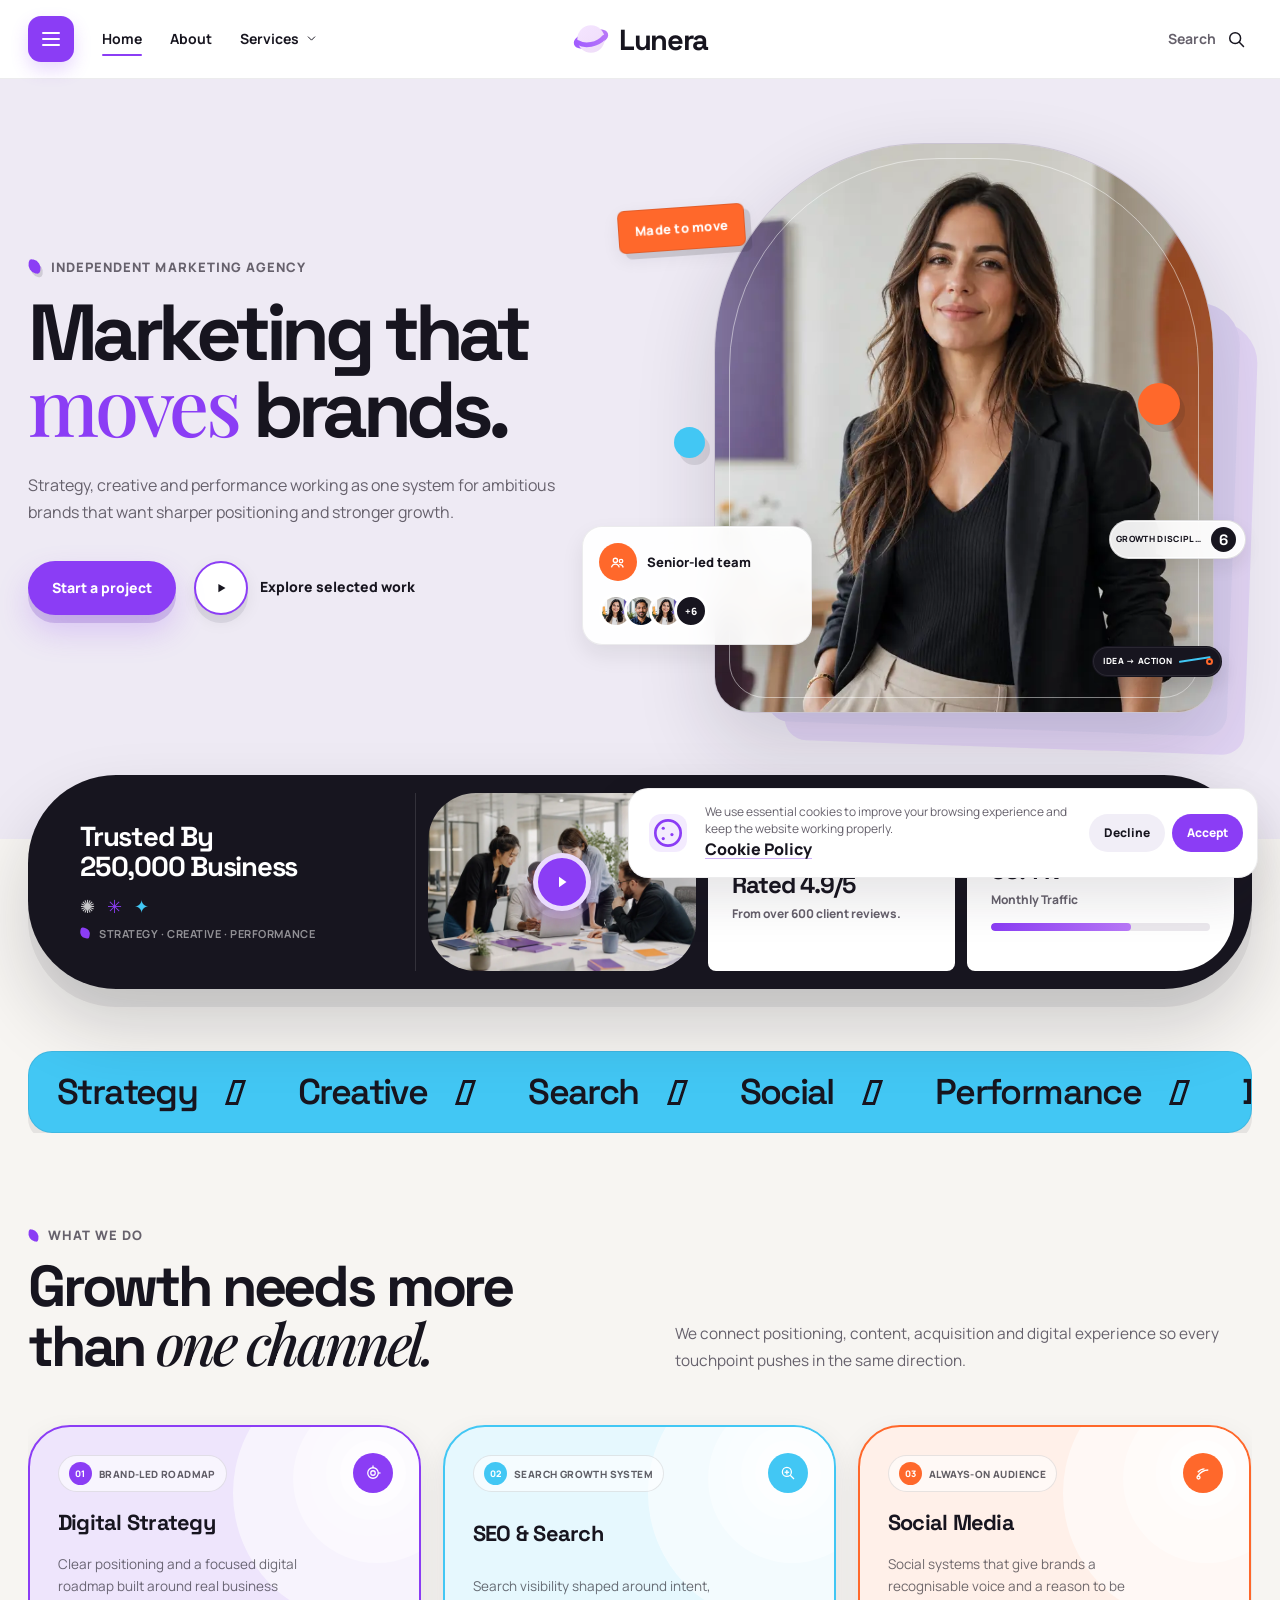
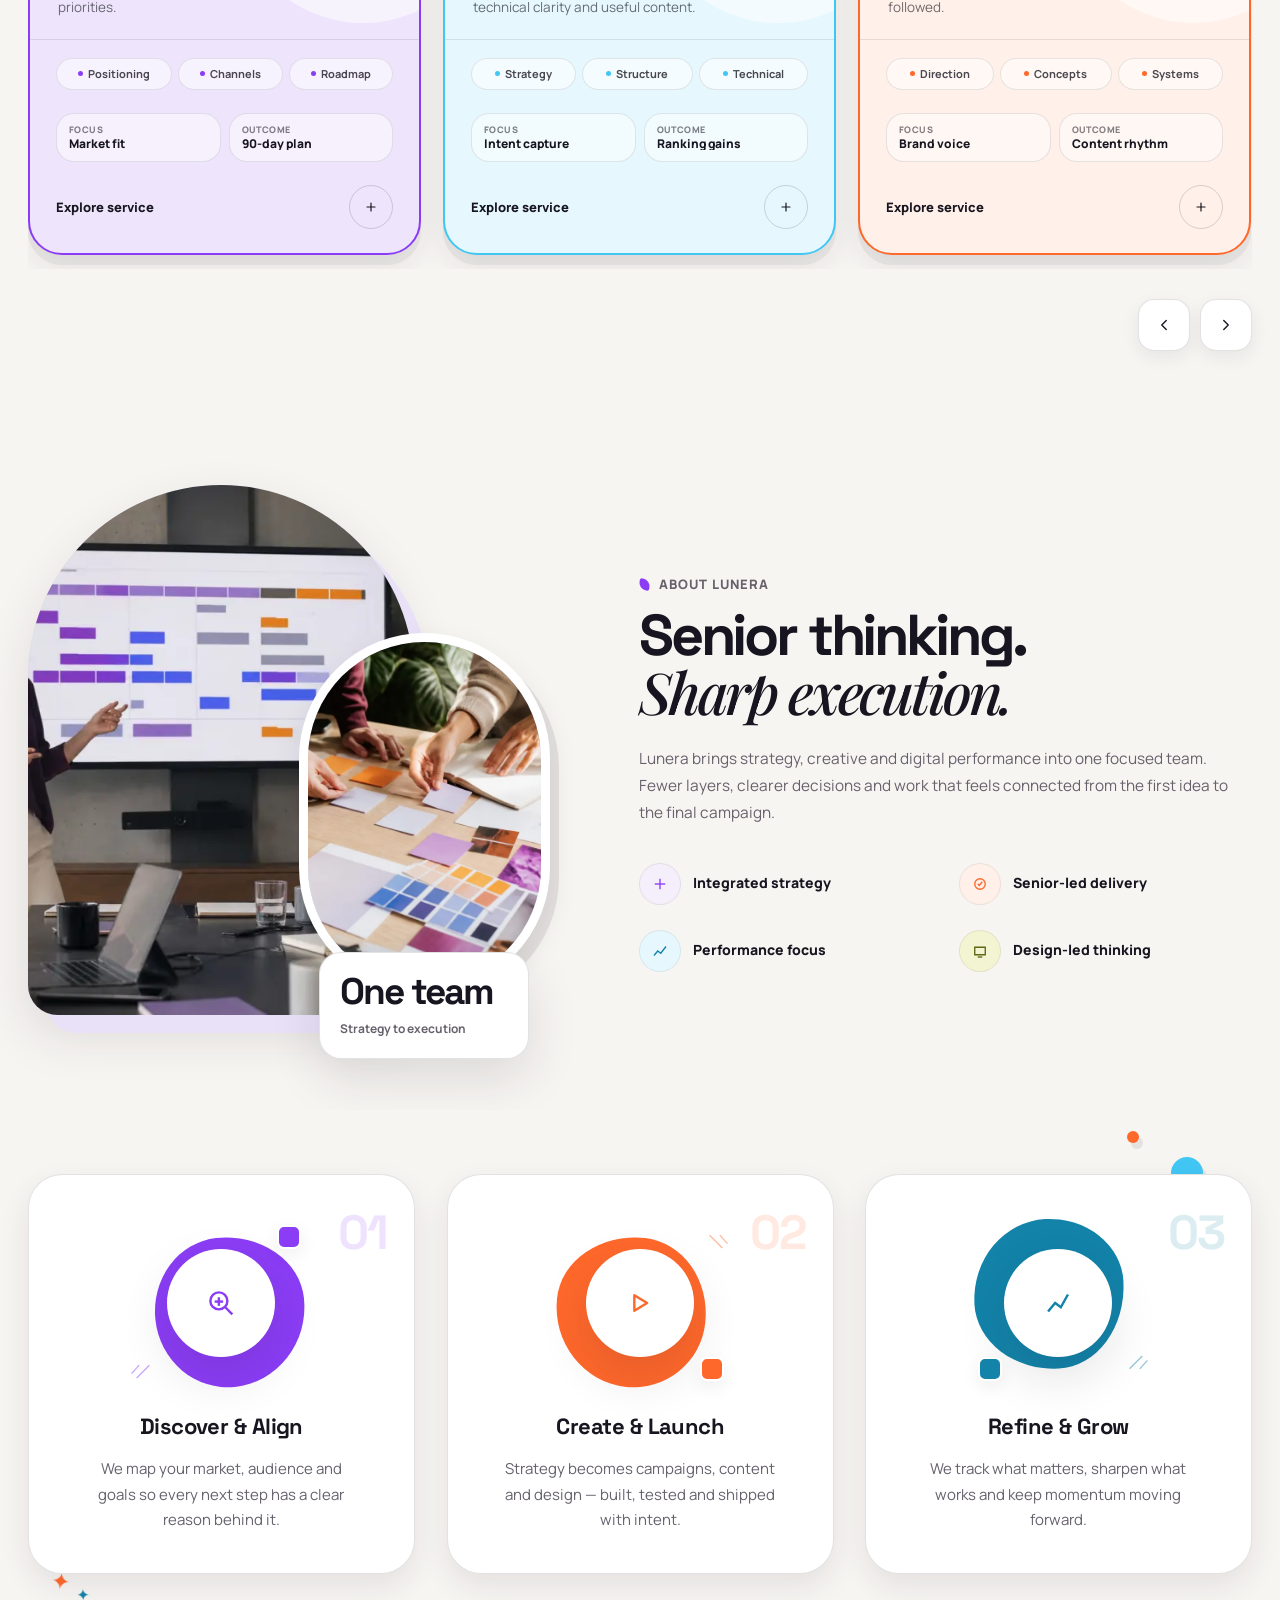
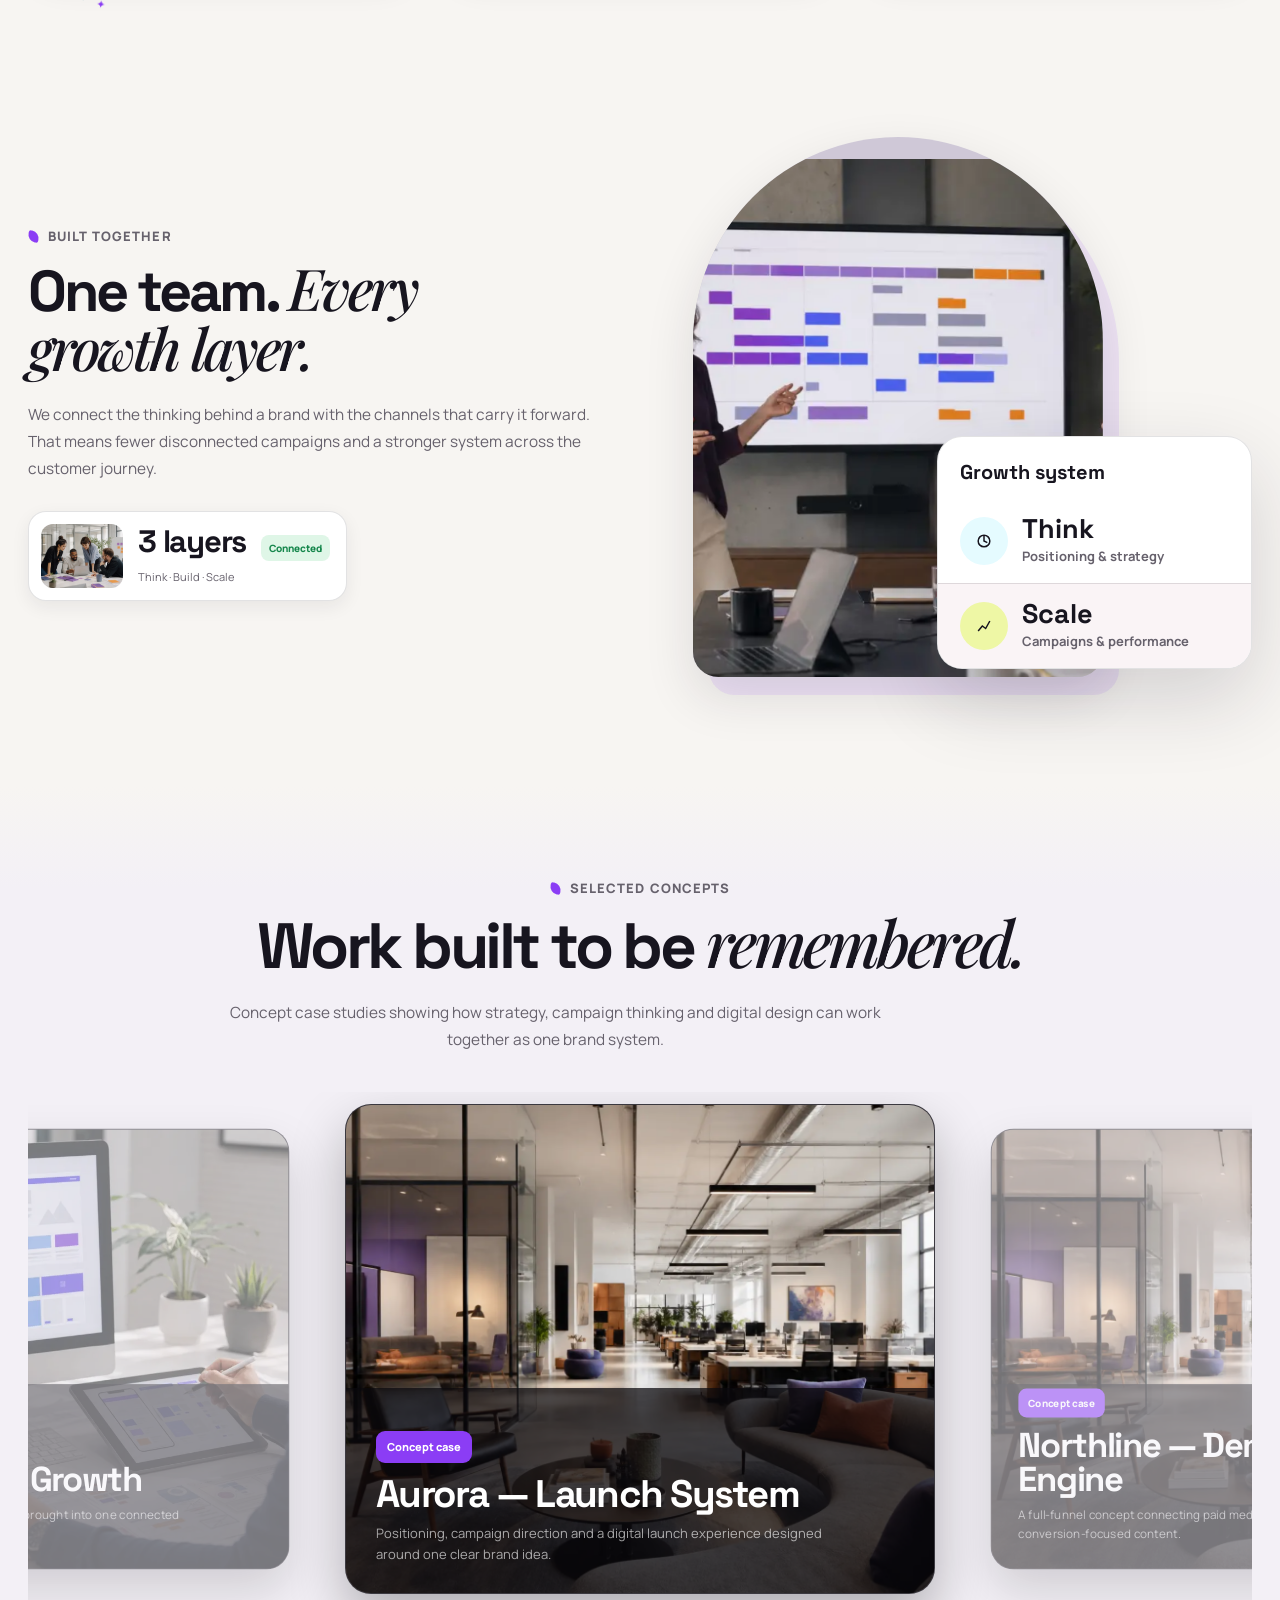
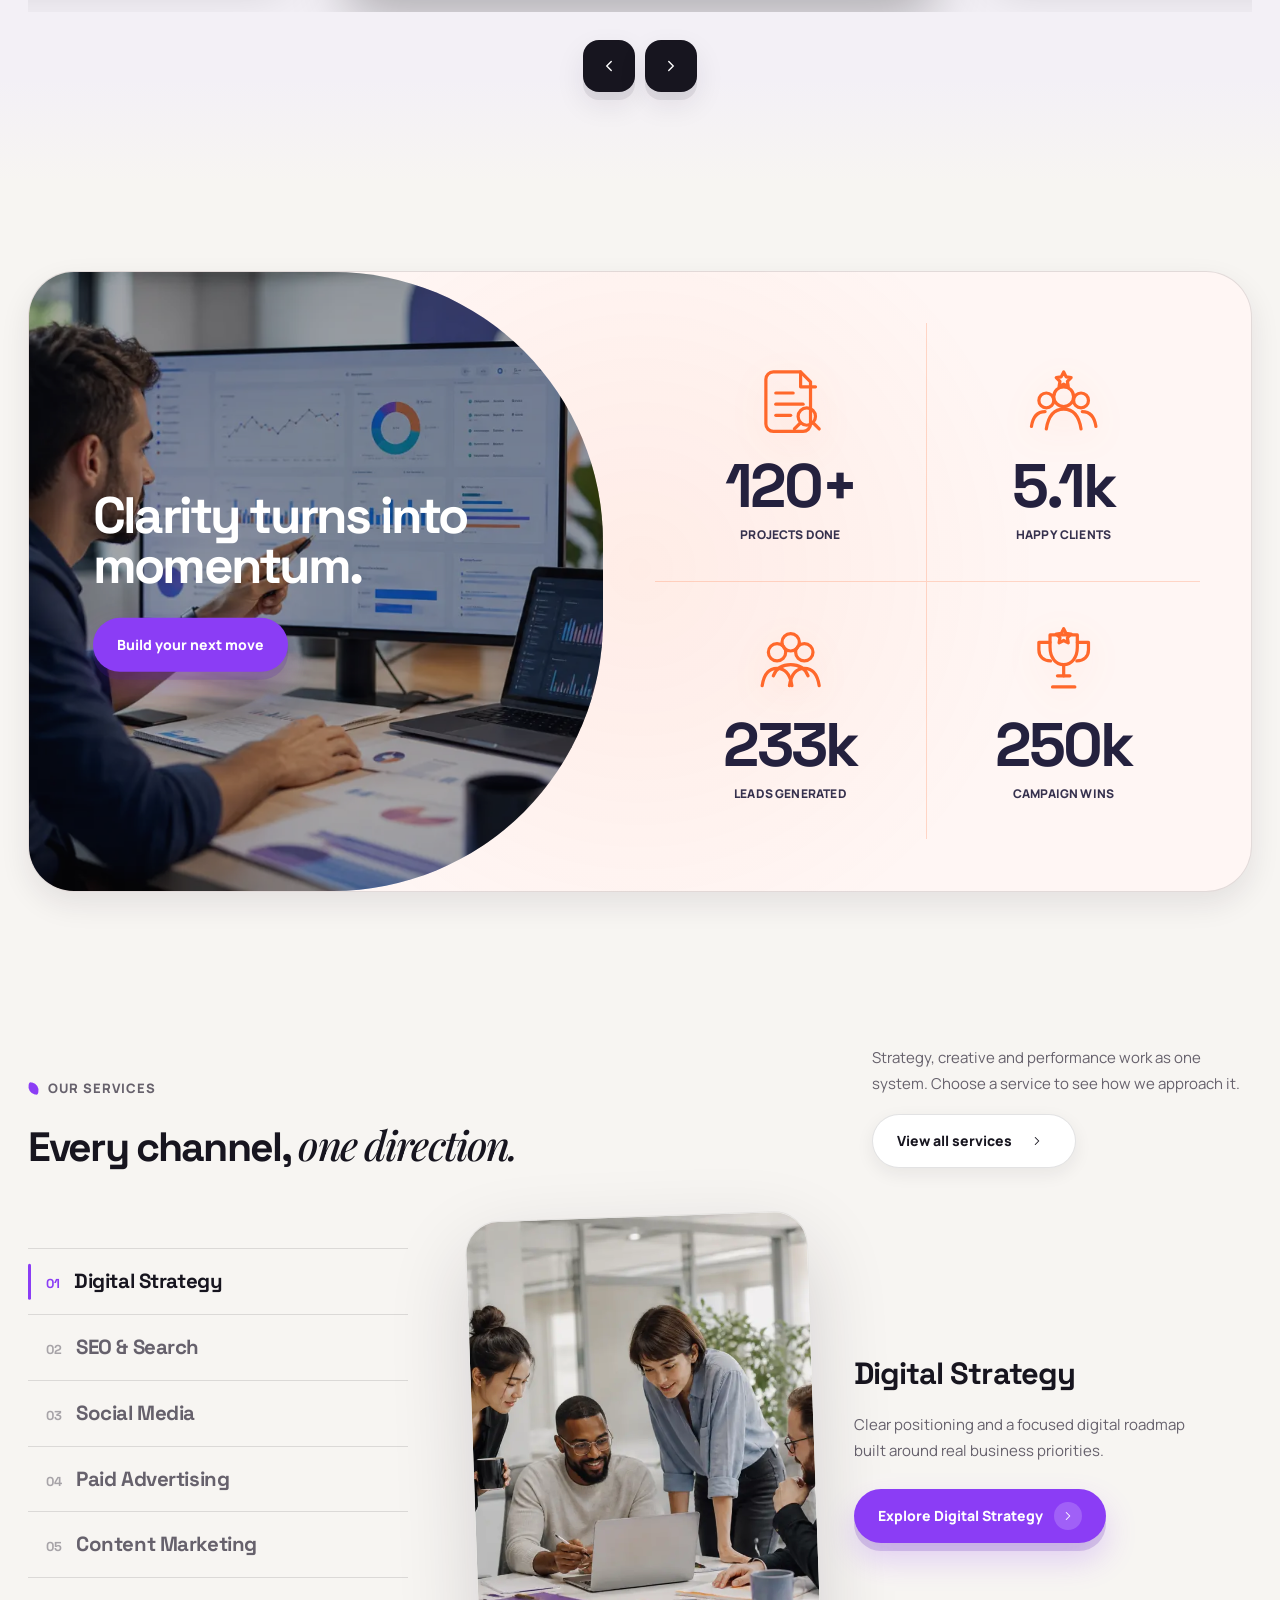
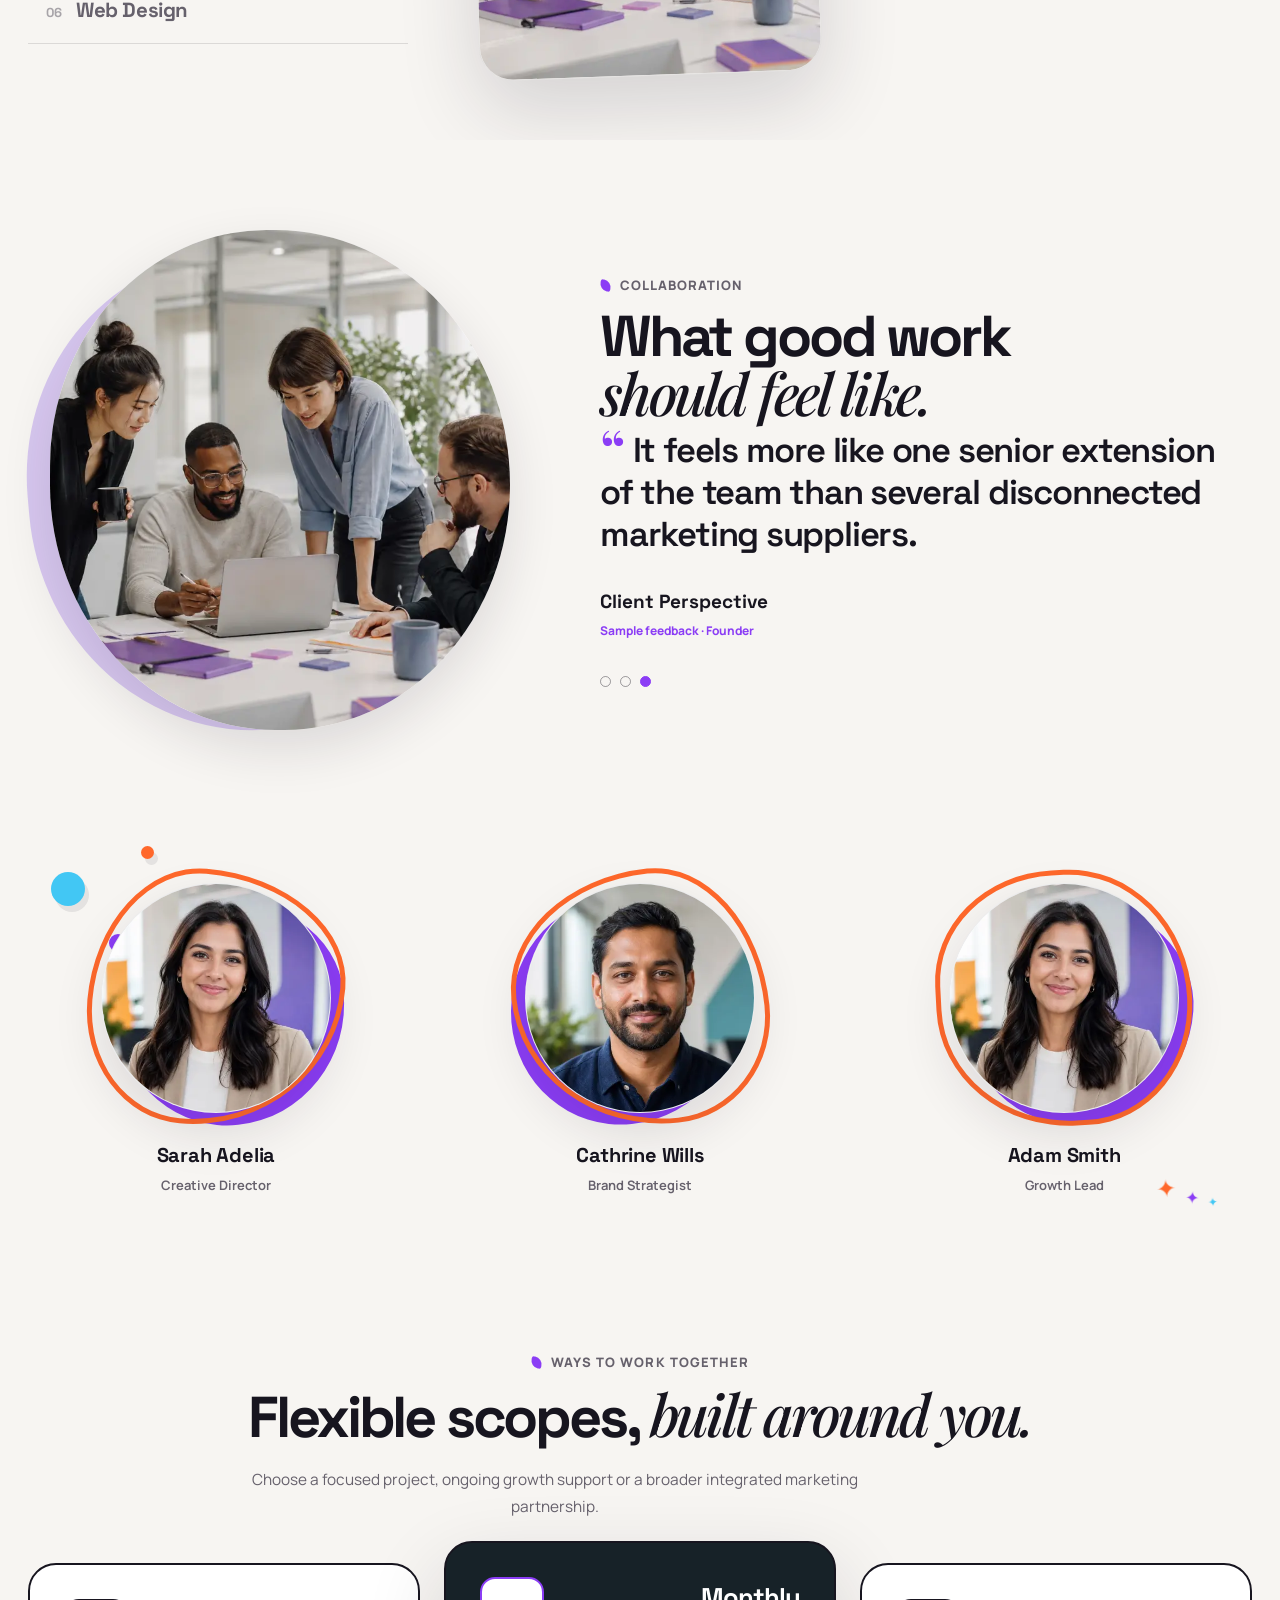
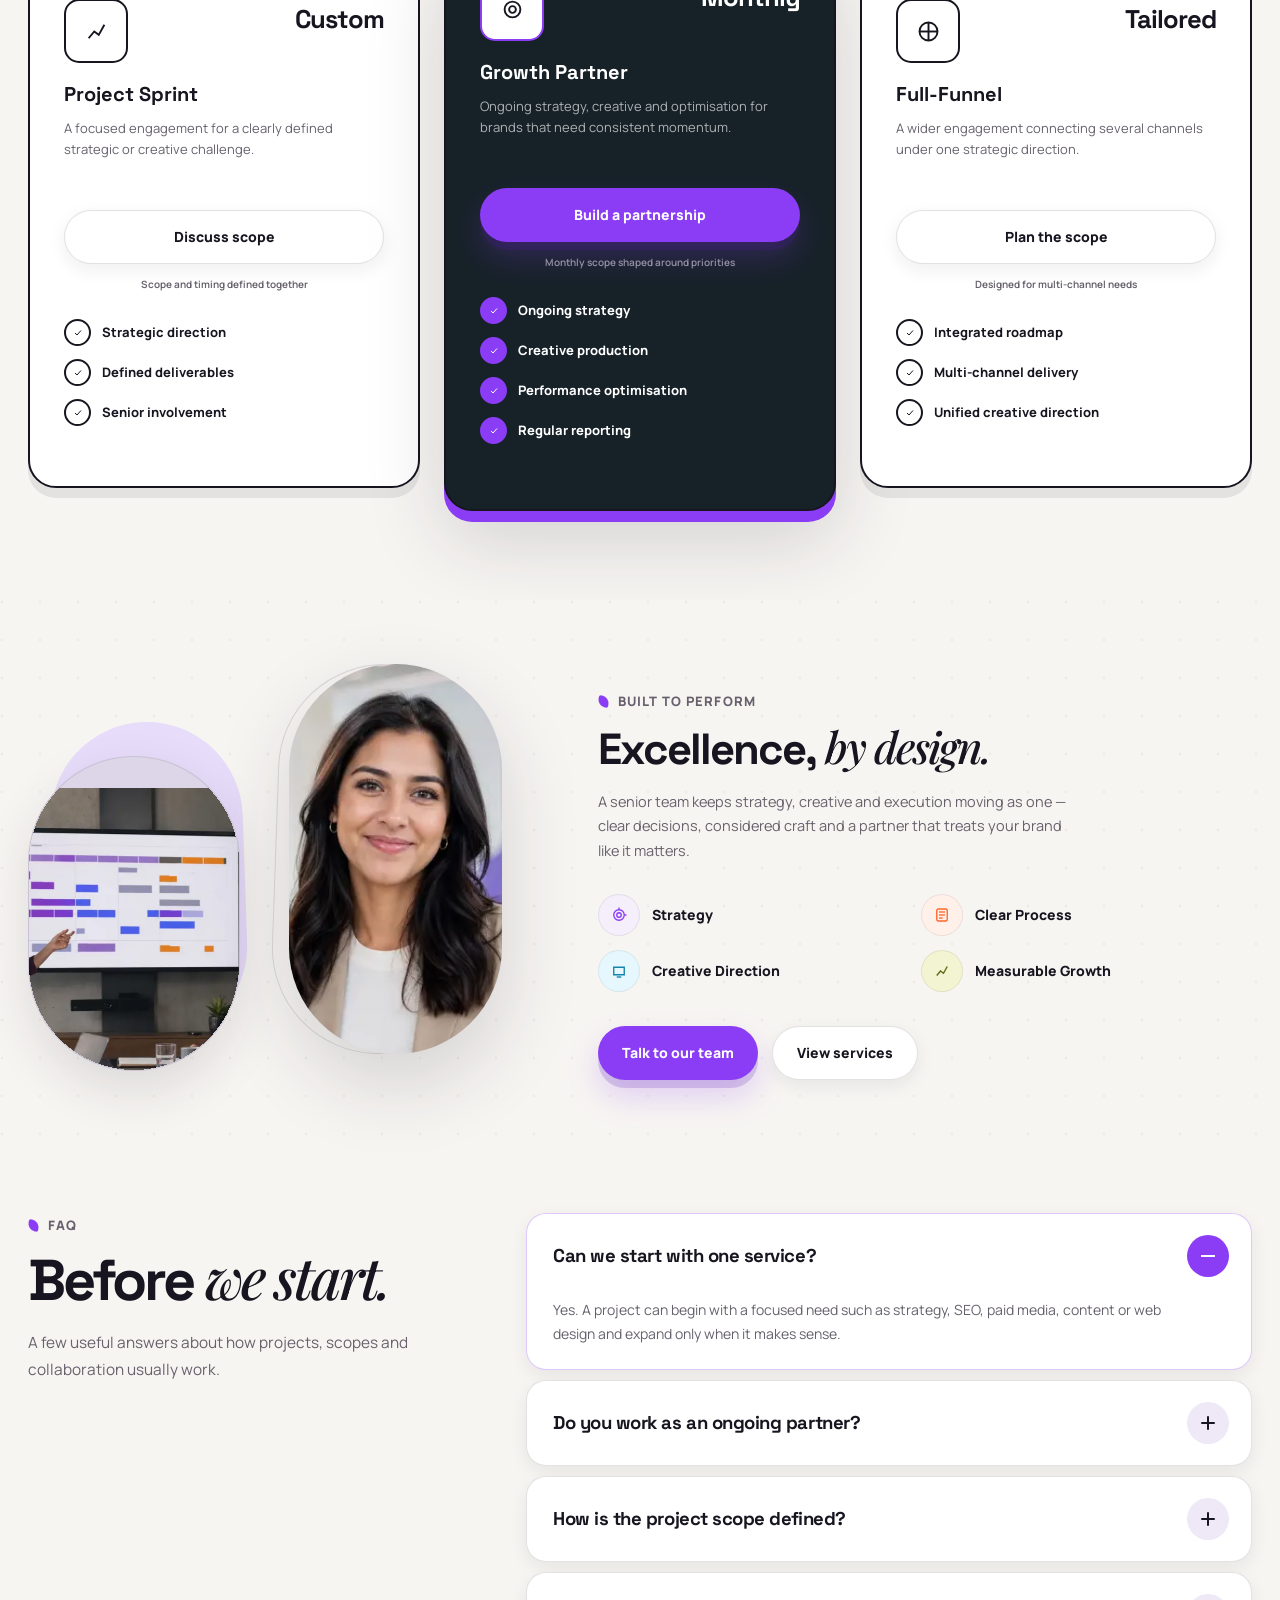
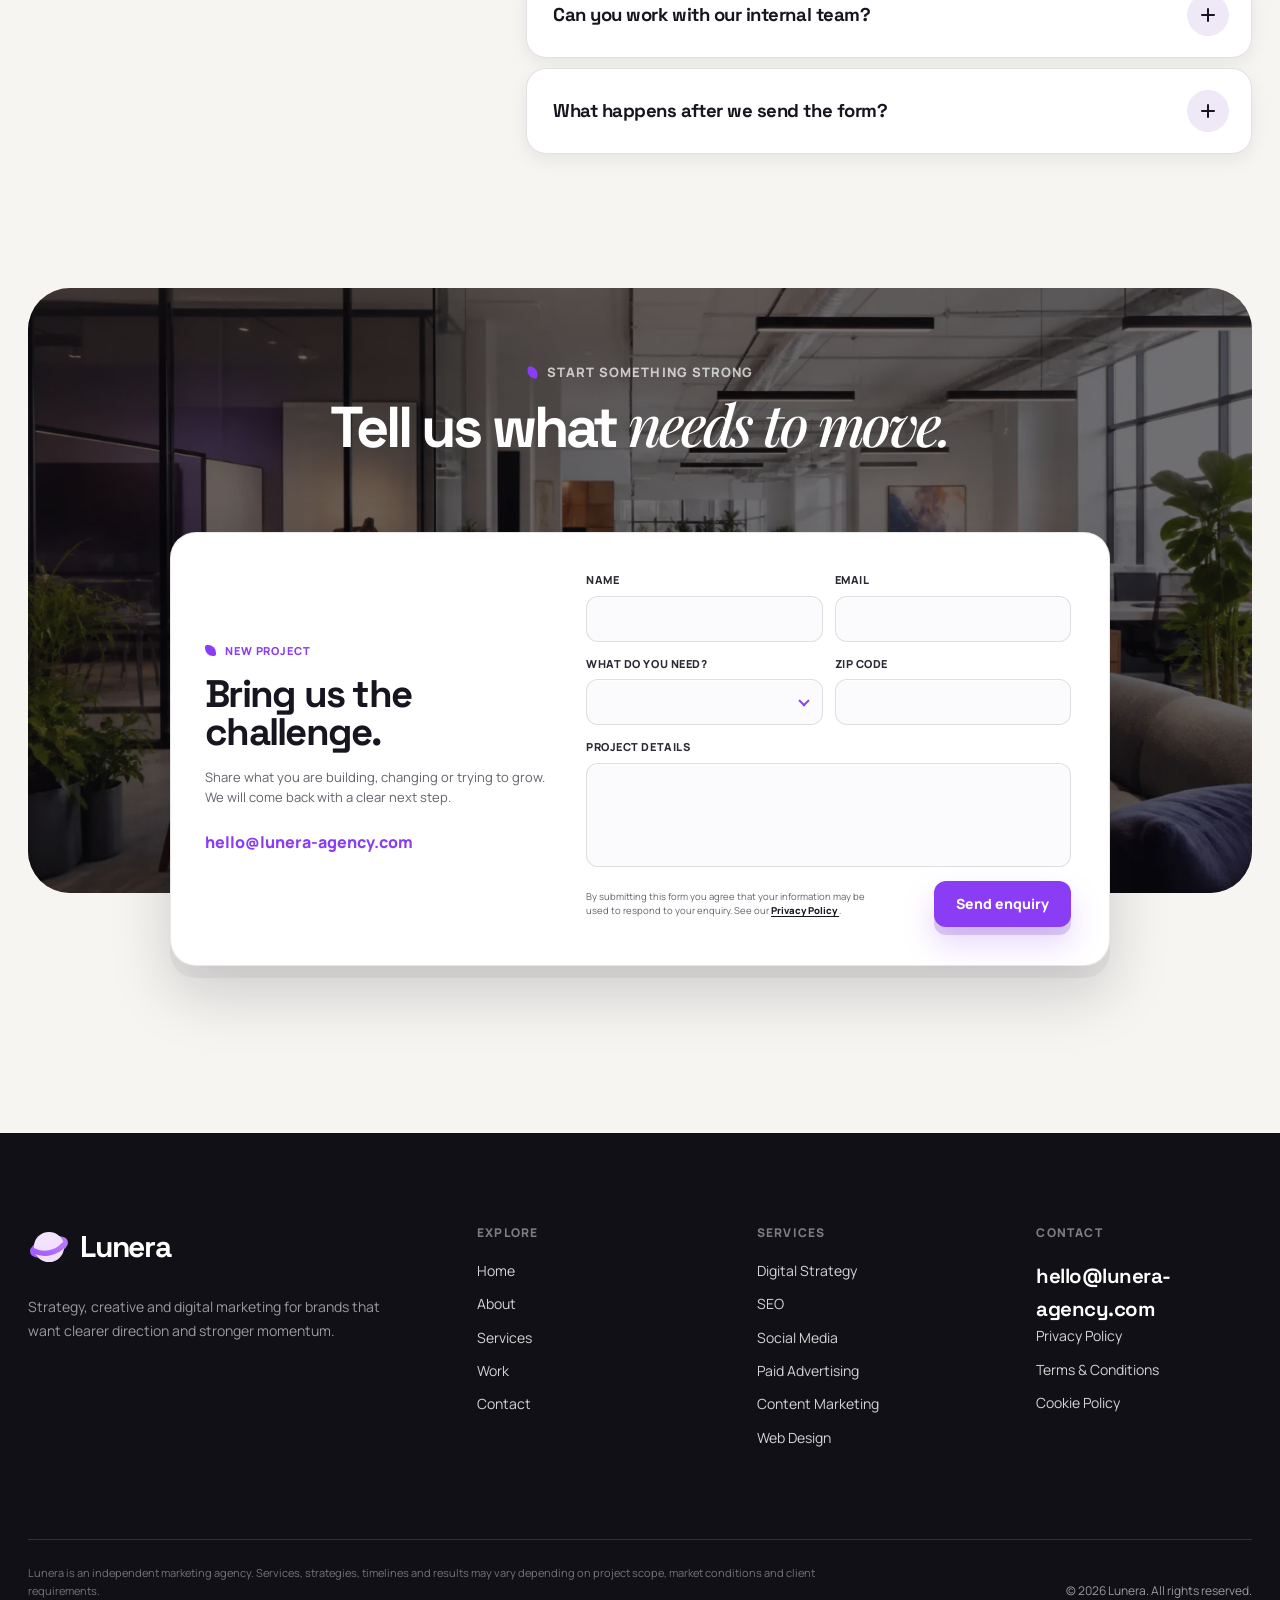
==== commit 8d68e4f7: "+" ====
--- a/index.html
+++ b/index.html
@@ -1256,6 +1256,11 @@
 
                                 </div>
 
+                                <div class="service-card__meta">
+                                    <span>01</span>
+                                    <span>Brand-led roadmap</span>
+                                </div>
+
                                 <h3 class="service-card__title">
                                     Digital Strategy
                                 </h3>
@@ -1289,6 +1294,18 @@
                                     </li>
 
                                 </ul>
+
+                                <div class="service-card__insight">
+                                    <span>
+                                        Focus
+                                        <strong>Market fit</strong>
+                                    </span>
+
+                                    <span>
+                                        Outcome
+                                        <strong>90-day plan</strong>
+                                    </span>
+                                </div>
 
 
                                 <div class="service-card__footer">
@@ -1357,6 +1374,11 @@
 
                                 </div>
 
+                                <div class="service-card__meta">
+                                    <span>02</span>
+                                    <span>Search growth system</span>
+                                </div>
+
                                 <h3 class="service-card__title">
                                     SEO & Search
                                 </h3>
@@ -1390,6 +1412,18 @@
                                     </li>
 
                                 </ul>
+
+                                <div class="service-card__insight">
+                                    <span>
+                                        Focus
+                                        <strong>Intent capture</strong>
+                                    </span>
+
+                                    <span>
+                                        Outcome
+                                        <strong>Ranking gains</strong>
+                                    </span>
+                                </div>
 
 
                                 <div class="service-card__footer">
@@ -1462,6 +1496,11 @@
 
                                 </div>
 
+                                <div class="service-card__meta">
+                                    <span>03</span>
+                                    <span>Always-on audience</span>
+                                </div>
+
                                 <h3 class="service-card__title">
                                     Social Media
                                 </h3>
@@ -1495,6 +1534,18 @@
                                     </li>
 
                                 </ul>
+
+                                <div class="service-card__insight">
+                                    <span>
+                                        Focus
+                                        <strong>Brand voice</strong>
+                                    </span>
+
+                                    <span>
+                                        Outcome
+                                        <strong>Content rhythm</strong>
+                                    </span>
+                                </div>
 
 
                                 <div class="service-card__footer">
@@ -1561,6 +1612,11 @@
 
                                 </div>
 
+                                <div class="service-card__meta">
+                                    <span>04</span>
+                                    <span>Conversion-led media</span>
+                                </div>
+
                                 <h3 class="service-card__title">
                                     Paid Advertising
                                 </h3>
@@ -1594,6 +1650,18 @@
                                     </li>
 
                                 </ul>
+
+                                <div class="service-card__insight">
+                                    <span>
+                                        Focus
+                                        <strong>Testing loops</strong>
+                                    </span>
+
+                                    <span>
+                                        Outcome
+                                        <strong>Cleaner ROAS</strong>
+                                    </span>
+                                </div>
 
 
                                 <div class="service-card__footer">
@@ -1664,6 +1732,11 @@
 
                                 </div>
 
+                                <div class="service-card__meta">
+                                    <span>05</span>
+                                    <span>Authority engine</span>
+                                </div>
+
                                 <h3 class="service-card__title">
                                     Content Marketing
                                 </h3>
@@ -1697,6 +1770,18 @@
                                     </li>
 
                                 </ul>
+
+                                <div class="service-card__insight">
+                                    <span>
+                                        Focus
+                                        <strong>Useful stories</strong>
+                                    </span>
+
+                                    <span>
+                                        Outcome
+                                        <strong>Trust signals</strong>
+                                    </span>
+                                </div>
 
 
                                 <div class="service-card__footer">
@@ -1767,6 +1852,11 @@
 
                                 </div>
 
+                                <div class="service-card__meta">
+                                    <span>06</span>
+                                    <span>Premium web journey</span>
+                                </div>
+
                                 <h3 class="service-card__title">
                                     Web Design
                                 </h3>
@@ -1800,6 +1890,18 @@
                                     </li>
 
                                 </ul>
+
+                                <div class="service-card__insight">
+                                    <span>
+                                        Focus
+                                        <strong>UX clarity</strong>
+                                    </span>
+
+                                    <span>
+                                        Outcome
+                                        <strong>Launch-ready</strong>
+                                    </span>
+                                </div>
 
 
                                 <div class="service-card__footer">
--- a/assets/css/global.css
+++ b/assets/css/global.css
@@ -1453,7 +1453,21 @@
     }
 
     body {
+        padding-top: var(--header-height);
         font-size: 15px;
+    }
+
+    input,
+    textarea,
+    select {
+        font-size: 16px;
+    }
+
+    .site-header {
+        position: fixed;
+        top: 0;
+        right: 0;
+        left: 0;
     }
 
     .section {
--- a/assets/css/index.css
+++ b/assets/css/index.css
@@ -758,7 +758,7 @@
 
     position: relative;
     display: flex;
-    min-height: 336px;
+    min-height: 430px;
     overflow: hidden;
     flex-direction: column;
     border: 2px solid var(--card-accent);
@@ -847,7 +847,12 @@
 .service-card__top {
     position: relative;
     z-index: 2;
-    padding: 30px 96px 16px 28px;
+    display: flex;
+    min-height: 212px;
+    flex-direction: column;
+    justify-content: space-between;
+    gap: 13px;
+    padding: 28px 96px 20px 28px;
     text-align: left;
 }
 
@@ -881,6 +886,36 @@
     height: 18px;
 }
 
+.service-card__meta {
+    display: inline-flex;
+    width: fit-content;
+    max-width: 100%;
+    align-items: center;
+    gap: 7px;
+    padding: 6px 10px;
+    border: 1px solid rgba(23, 21, 31, 0.1);
+    border-radius: var(--radius-pill);
+    background: rgba(255, 255, 255, 0.6);
+    color: rgba(23, 21, 31, 0.68);
+    font-size: 10px;
+    font-weight: 850;
+    line-height: 1;
+    letter-spacing: 0.04em;
+    text-transform: uppercase;
+}
+
+.service-card__meta span:first-child {
+    display: inline-grid;
+    width: 23px;
+    height: 23px;
+    flex: 0 0 23px;
+    place-items: center;
+    border-radius: 50%;
+    background: var(--card-accent);
+    color: #ffffff;
+    font-size: 9px;
+}
+
 .service-card__title {
     font-family: var(--font-display);
     font-size: clamp(21px, 1.7vw, 25px);
@@ -891,7 +926,6 @@
 
 .service-card__copy {
     max-width: 300px;
-    margin-top: 12px;
     color: rgba(23, 21, 31, 0.62);
     font-size: 13.5px;
     line-height: 1.6;
@@ -902,10 +936,10 @@
     z-index: 2;
     display: flex;
     flex: 1;
-    justify-content: flex-end;
+    justify-content: space-between;
     flex-direction: column;
-    gap: 16px;
-    padding: 18px 26px 26px;
+    gap: 14px;
+    padding: 18px 26px 24px;
     border-top: 1px solid rgba(23, 21, 31, 0.1);
 }
 
@@ -942,6 +976,39 @@
     background: var(--card-accent);
 }
 
+.service-card__insight {
+    display: grid;
+    grid-template-columns: repeat(2, minmax(0, 1fr));
+    gap: 8px;
+}
+
+.service-card__insight span {
+    display: grid;
+    min-width: 0;
+    gap: 4px;
+    padding: 11px 12px;
+    border: 1px solid rgba(23, 21, 31, 0.1);
+    border-radius: 18px;
+    background: rgba(255, 255, 255, 0.48);
+    color: rgba(23, 21, 31, 0.55);
+    font-size: 9px;
+    font-weight: 850;
+    line-height: 1;
+    letter-spacing: 0.05em;
+    text-transform: uppercase;
+}
+
+.service-card__insight strong {
+    overflow: hidden;
+    color: var(--color-dark);
+    font-size: 12px;
+    font-weight: 850;
+    letter-spacing: 0;
+    text-transform: none;
+    white-space: nowrap;
+    text-overflow: ellipsis;
+}
+
 .service-card__footer {
     display: flex;
     align-items: center;
@@ -3525,7 +3592,7 @@
     }
 
     .service-card {
-        min-height: 380px;
+        min-height: 450px;
         border-radius: 32px 32px 26px 26px;
     }
 
@@ -3544,7 +3611,20 @@
     }
 
     .service-card__top {
-        padding: 26px 78px 14px 22px;
+        min-height: 218px;
+        padding: 24px 78px 16px 22px;
+    }
+
+    .service-card__meta {
+        max-width: 100%;
+        padding: 5px 8px;
+        font-size: 9px;
+    }
+
+    .service-card__meta span:last-child {
+        overflow: hidden;
+        white-space: nowrap;
+        text-overflow: ellipsis;
     }
 
     .service-card__icon {
@@ -3562,6 +3642,14 @@
         padding: 16px 22px 22px;
     }
 
+    .service-card__insight span {
+        padding: 10px;
+    }
+
+    .service-card__insight strong {
+        font-size: 11px;
+    }
+
     .services-swiper__controls {
         justify-content: center;
     }
@@ -3831,32 +3919,47 @@
         margin-top: 32px;
         padding: 20px 17px;
         border-radius: 20px;
+        text-align: center;
+    }
+
+    .contact-panel__intro {
+        align-items: center;
     }
 
     .contact-panel__label {
+        justify-content: center;
         margin-bottom: 10px;
         font-size: 10px;
     }
 
     .contact-panel__title {
+        max-width: 100%;
+        margin-inline: auto;
         font-size: clamp(28px, 9vw, 36px);
     }
 
     .contact-panel__copy {
+        max-width: 36ch;
+        margin-inline: auto;
         margin-top: 10px;
         font-size: 12px;
         line-height: 1.5;
     }
 
     .contact-panel__email {
+        margin-inline: auto;
         margin-top: 12px;
         font-size: 13px;
     }
 
     .contact-form {
-        grid-template-columns: repeat(2, minmax(0, 1fr));
+        grid-template-columns: 1fr;
+        width: 100%;
+        max-width: 390px;
+        margin-inline: auto;
         gap: 10px;
         padding: 0;
+        text-align: left;
     }
 
     .contact-form .form-field {
@@ -3867,6 +3970,11 @@
     .contact-form .form-input {
         min-height: 42px;
         padding-inline: 12px;
+    }
+
+    .contact-form .form-input,
+    .contact-form .form-textarea {
+        font-size: 16px;
     }
 
     .contact-form .form-textarea {
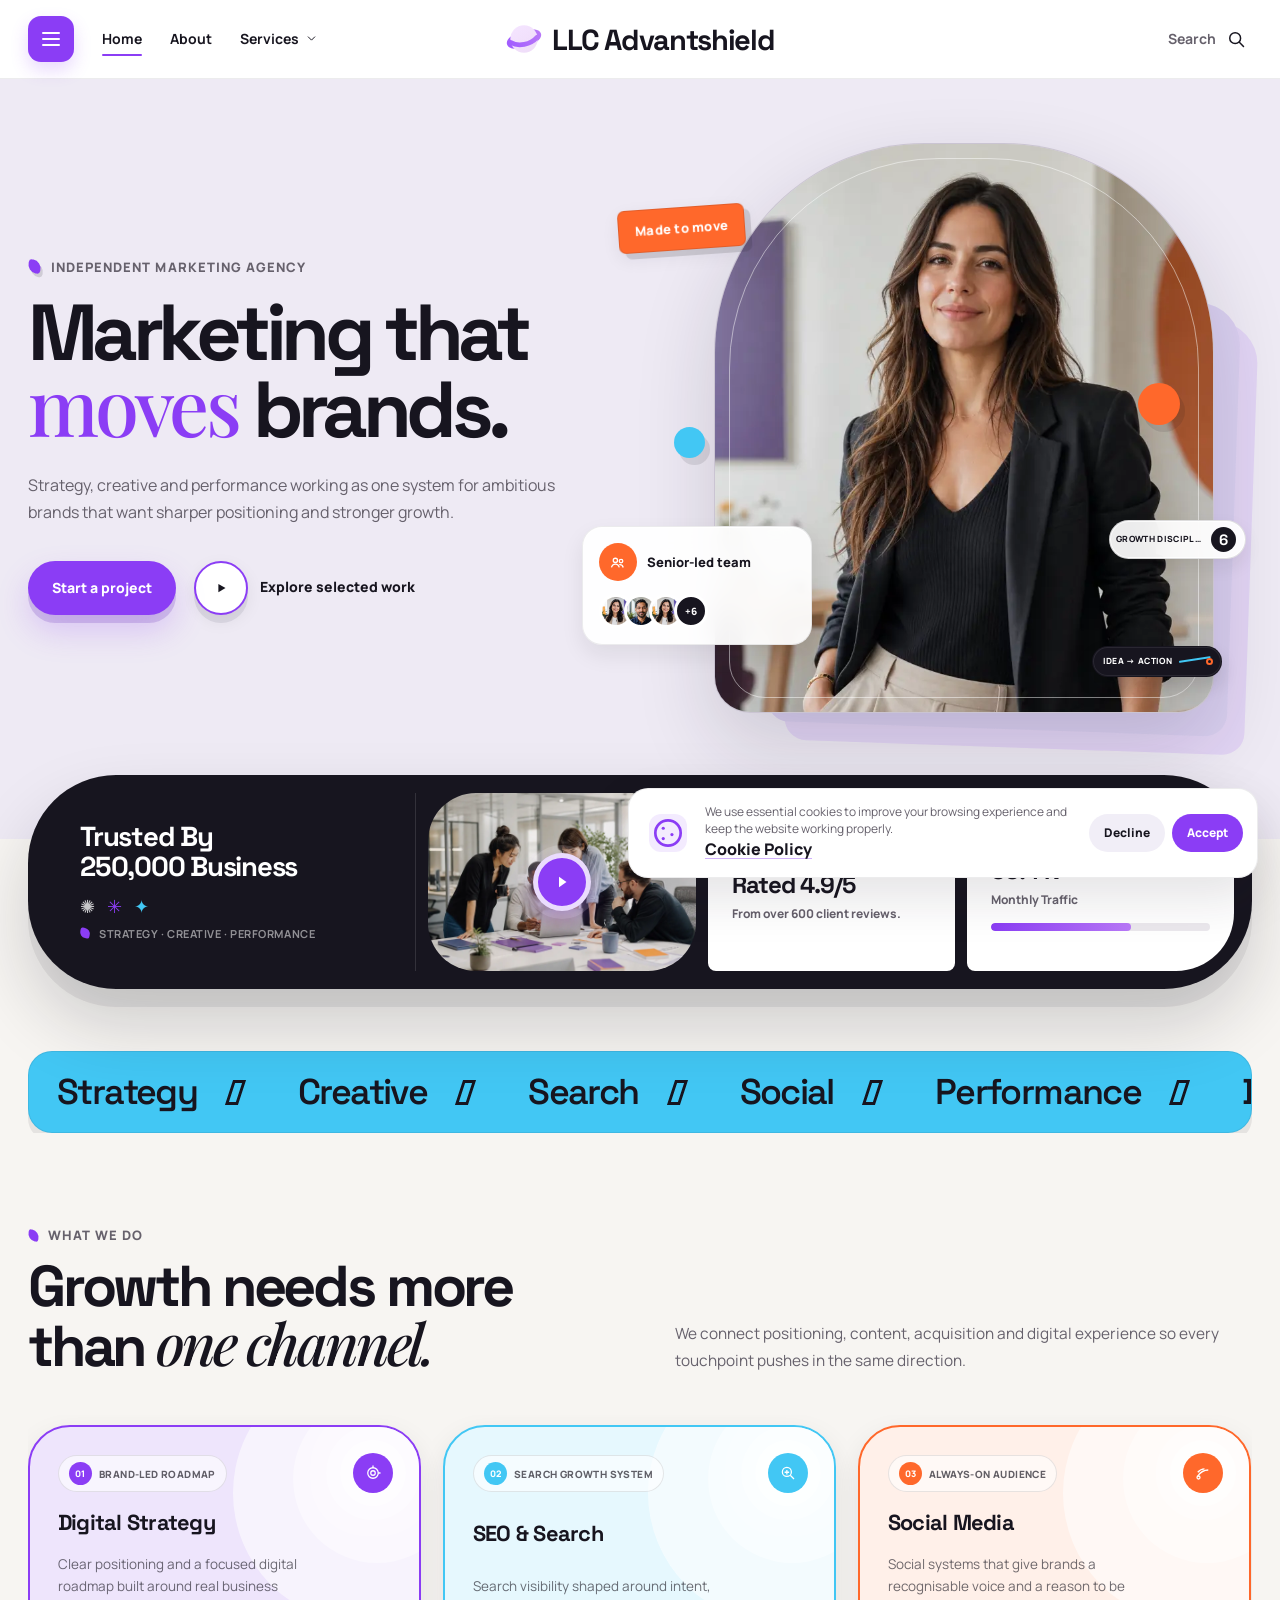
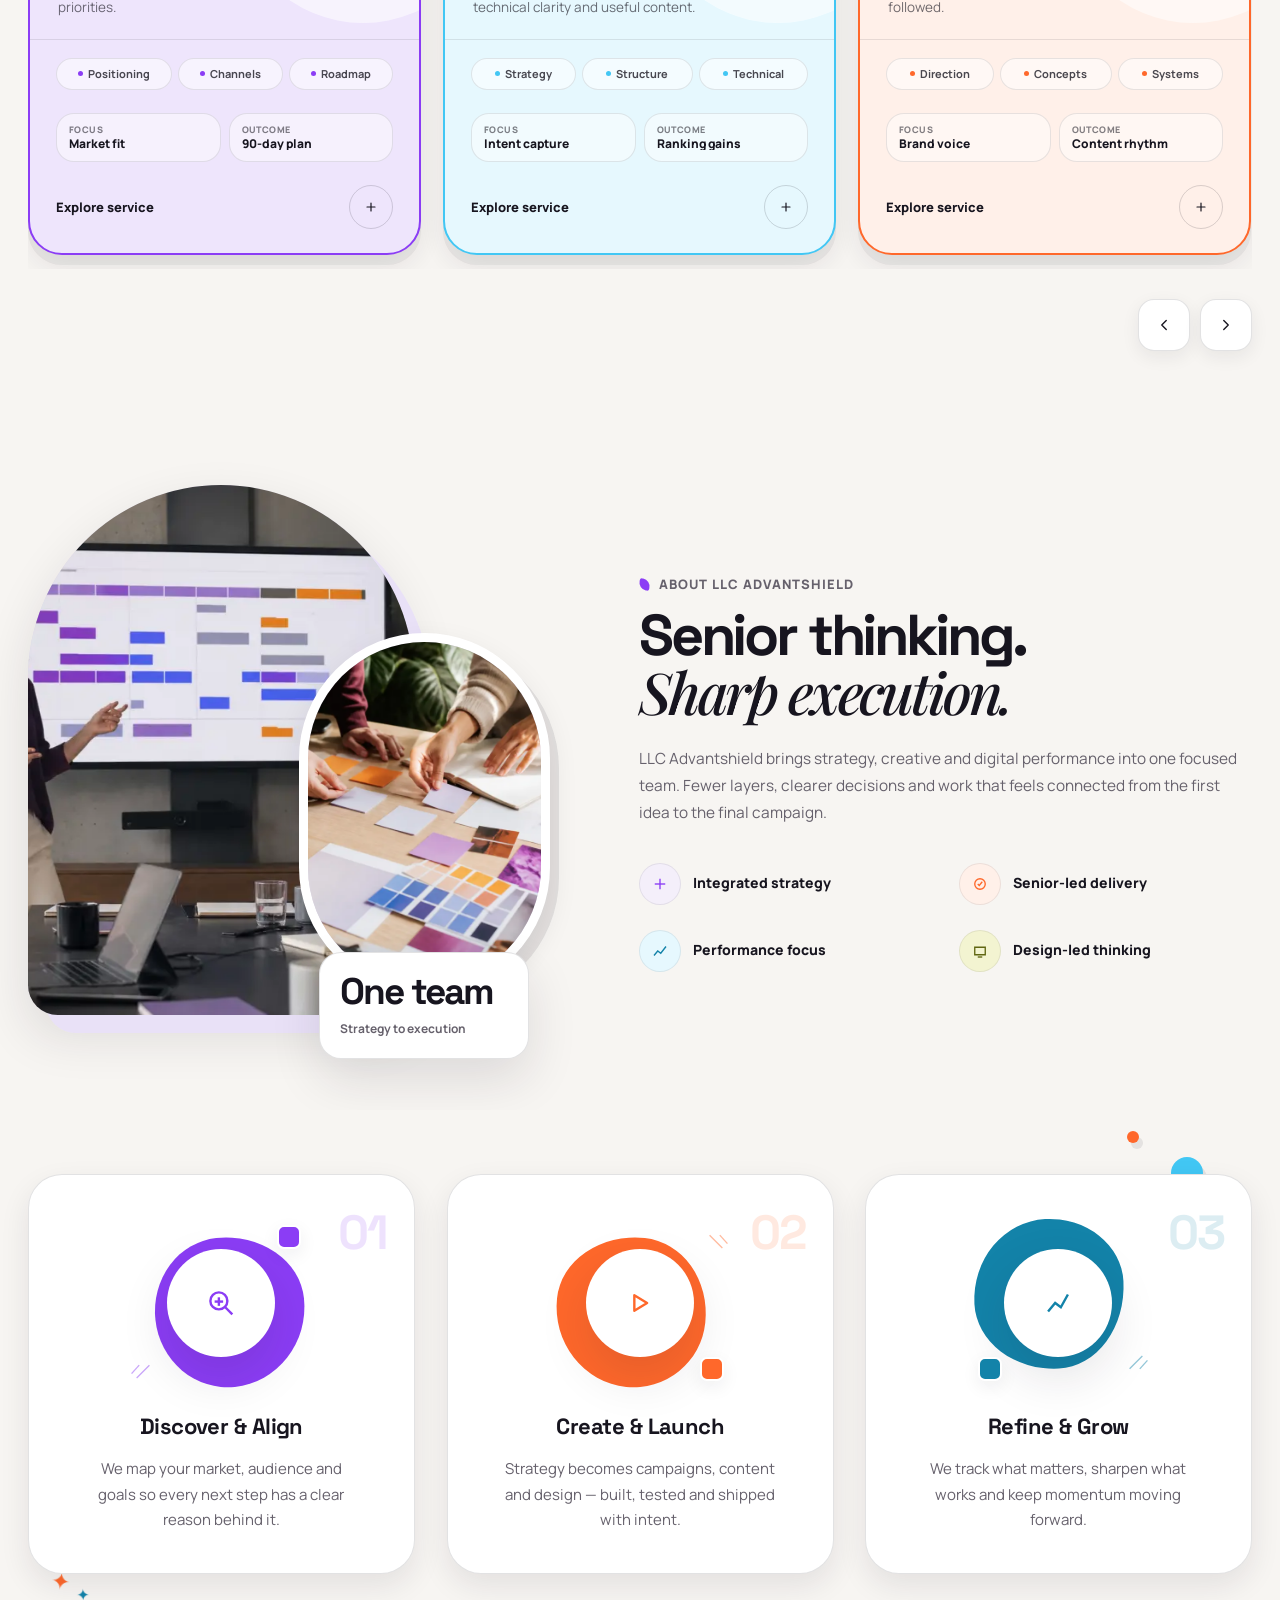
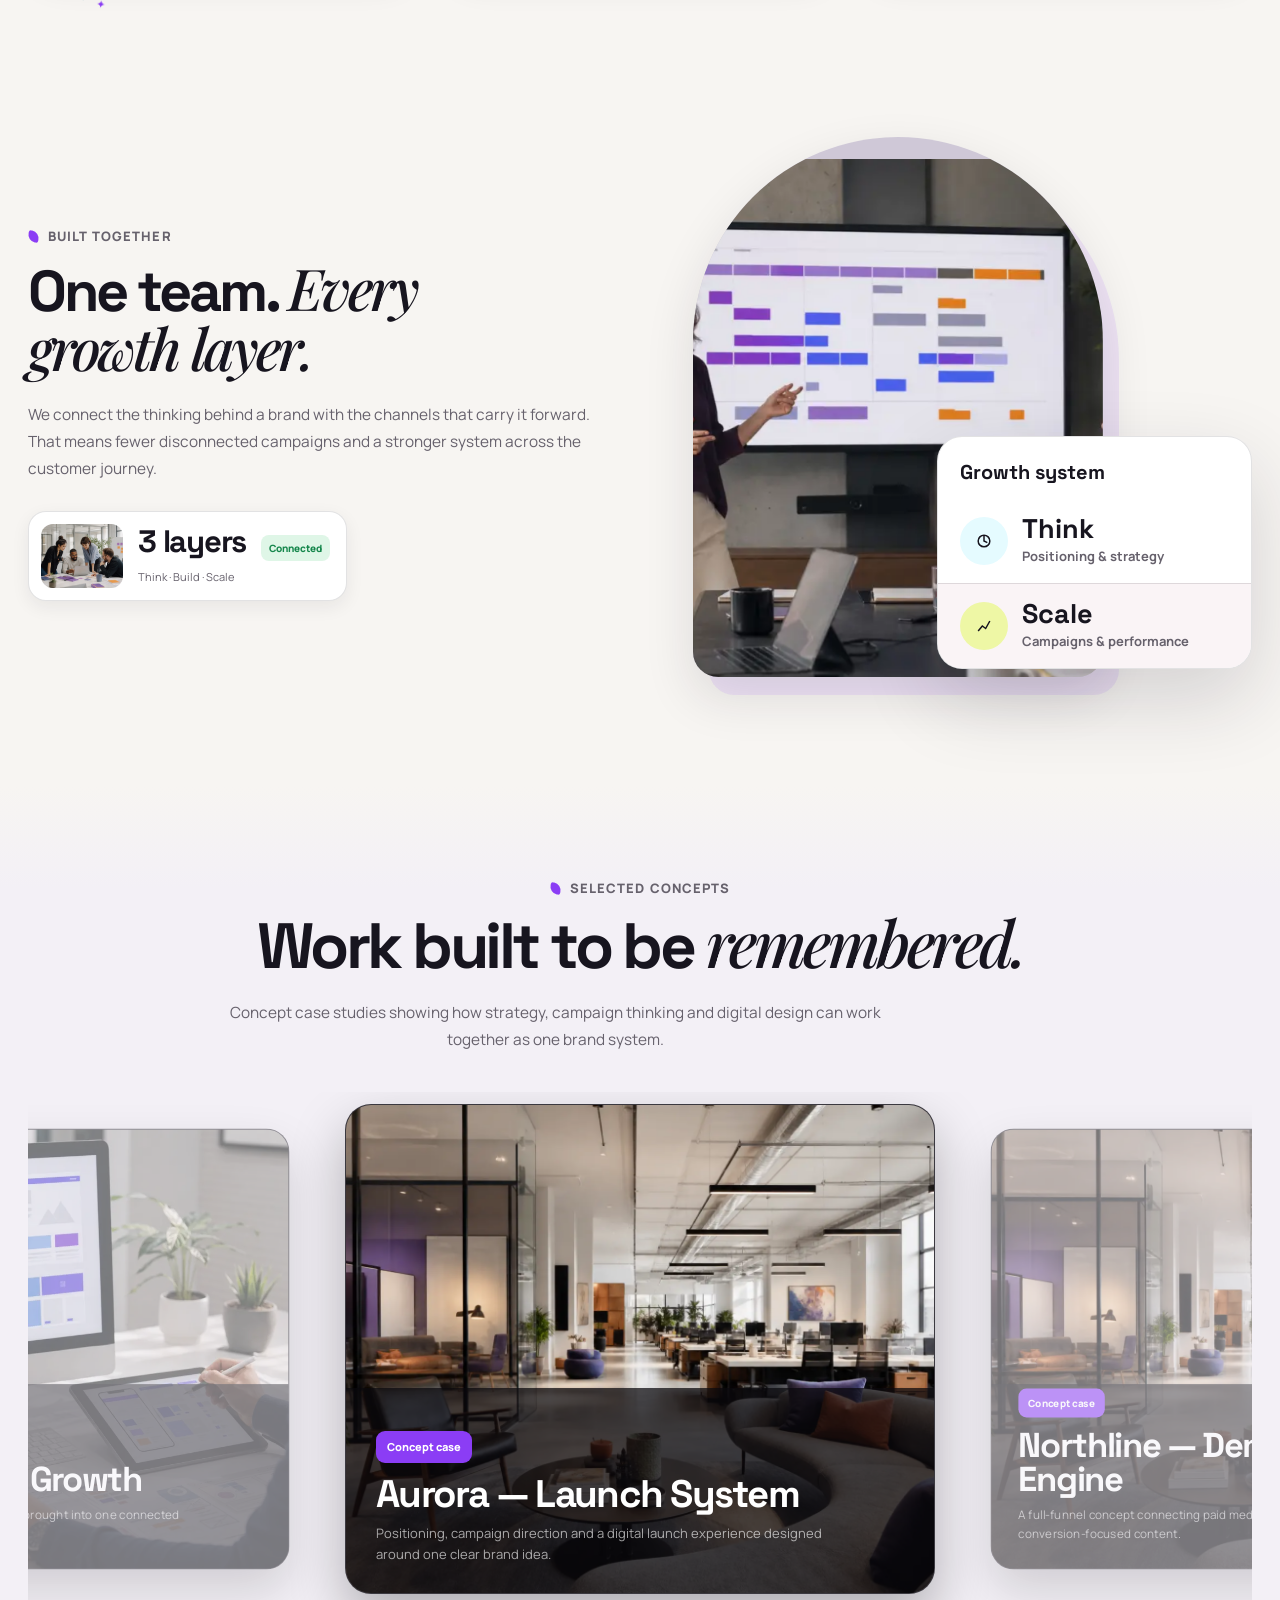
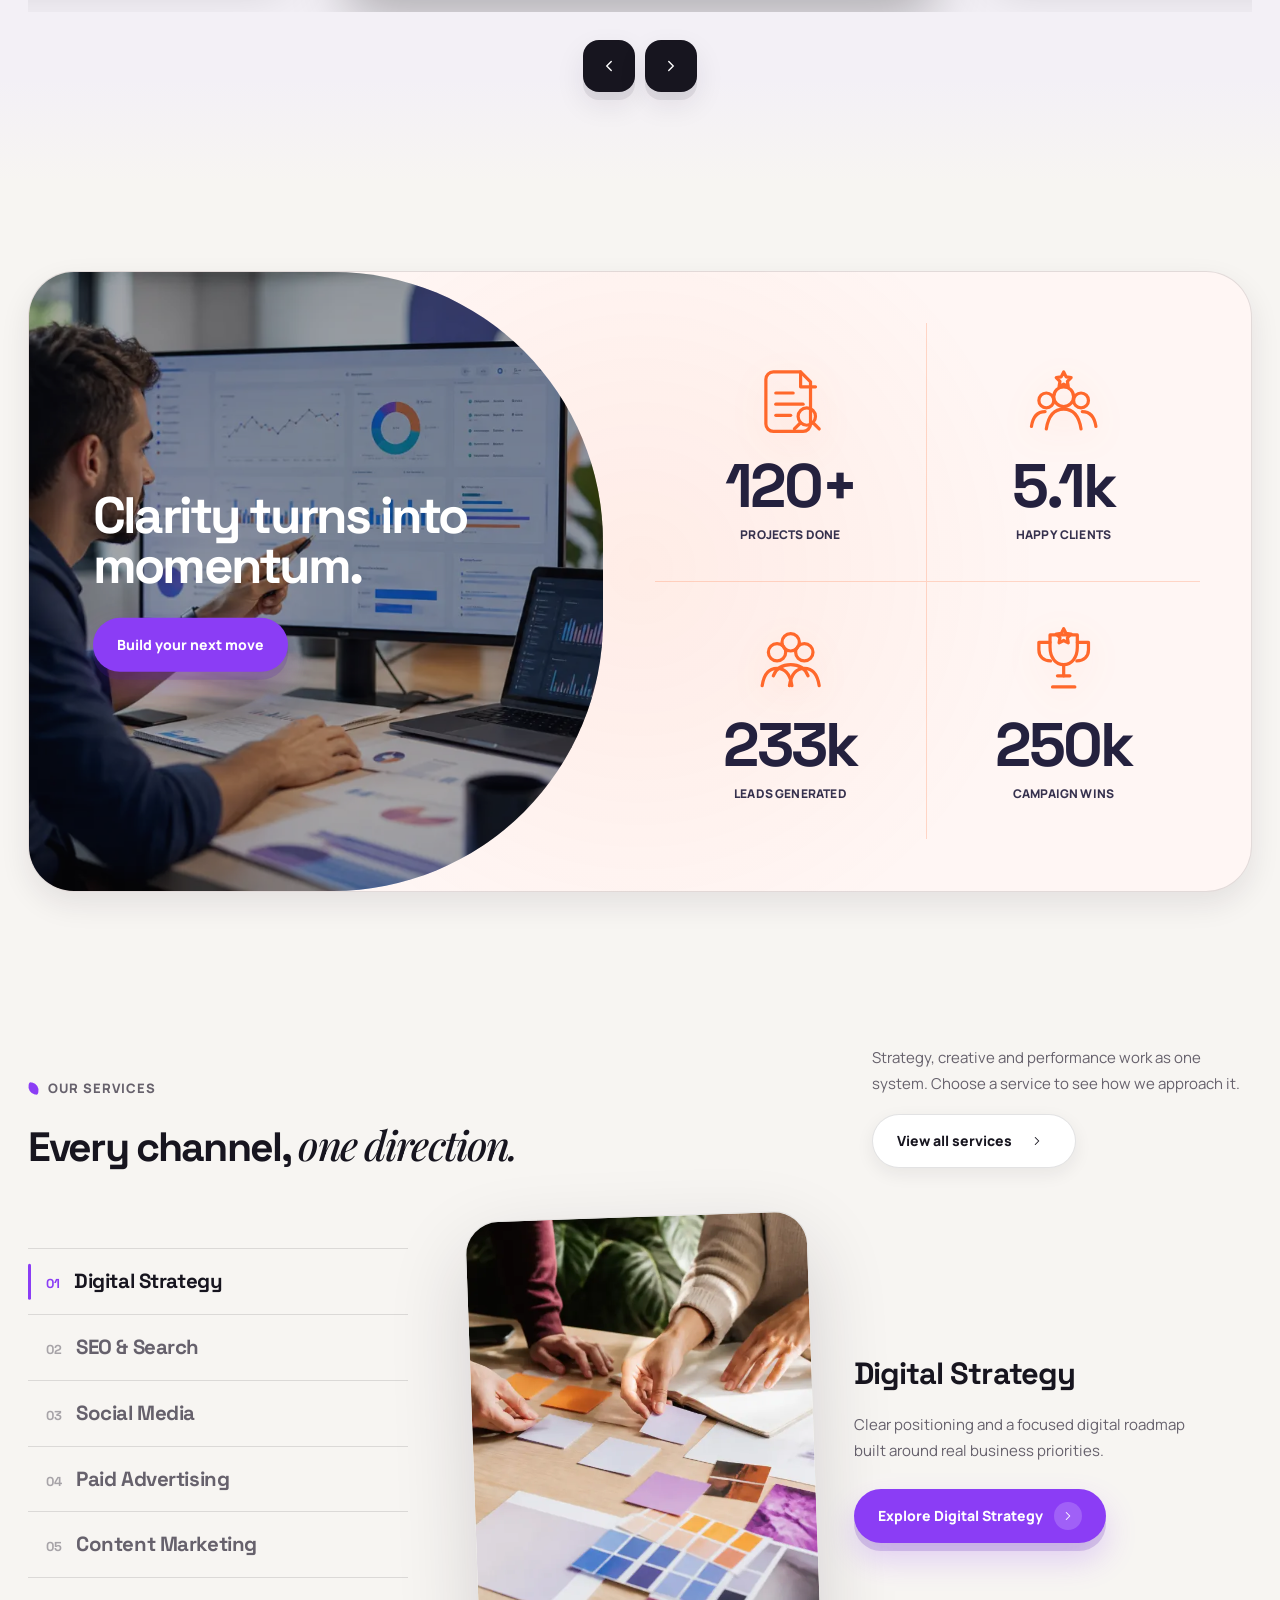
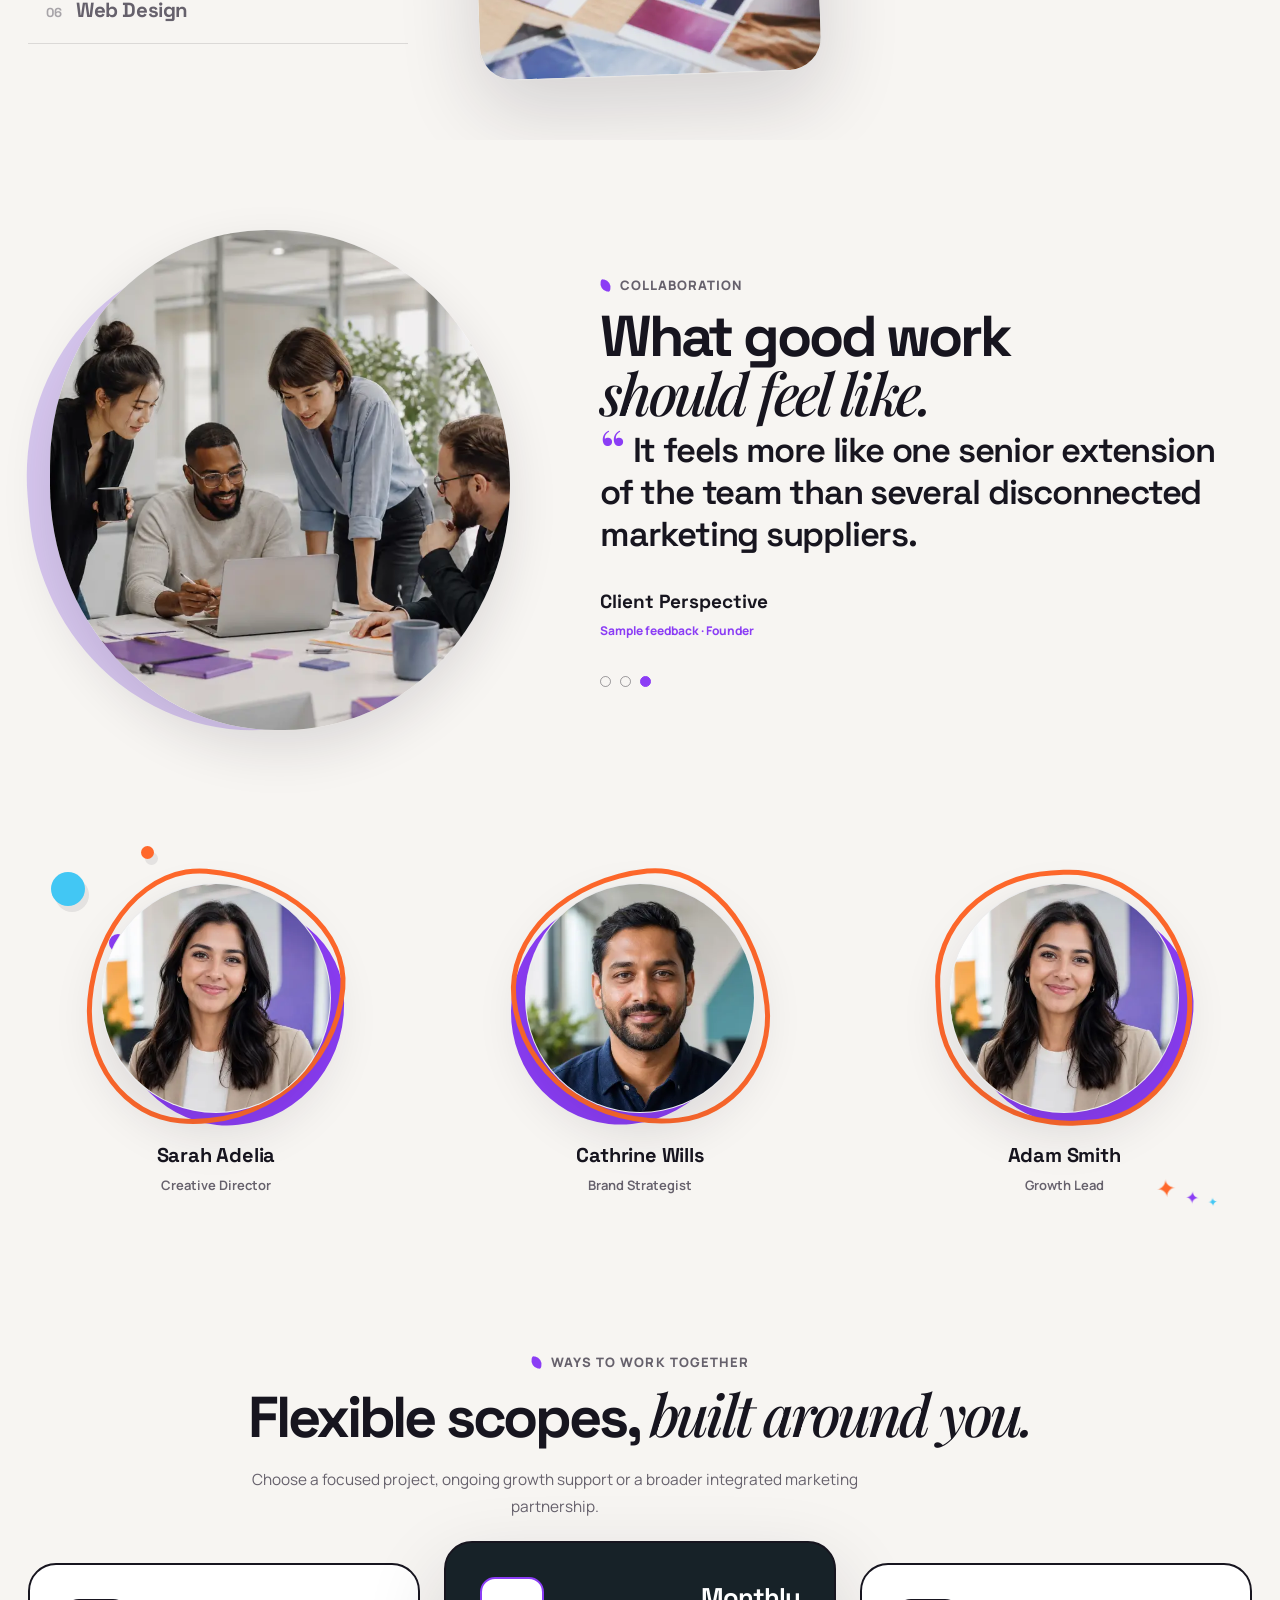
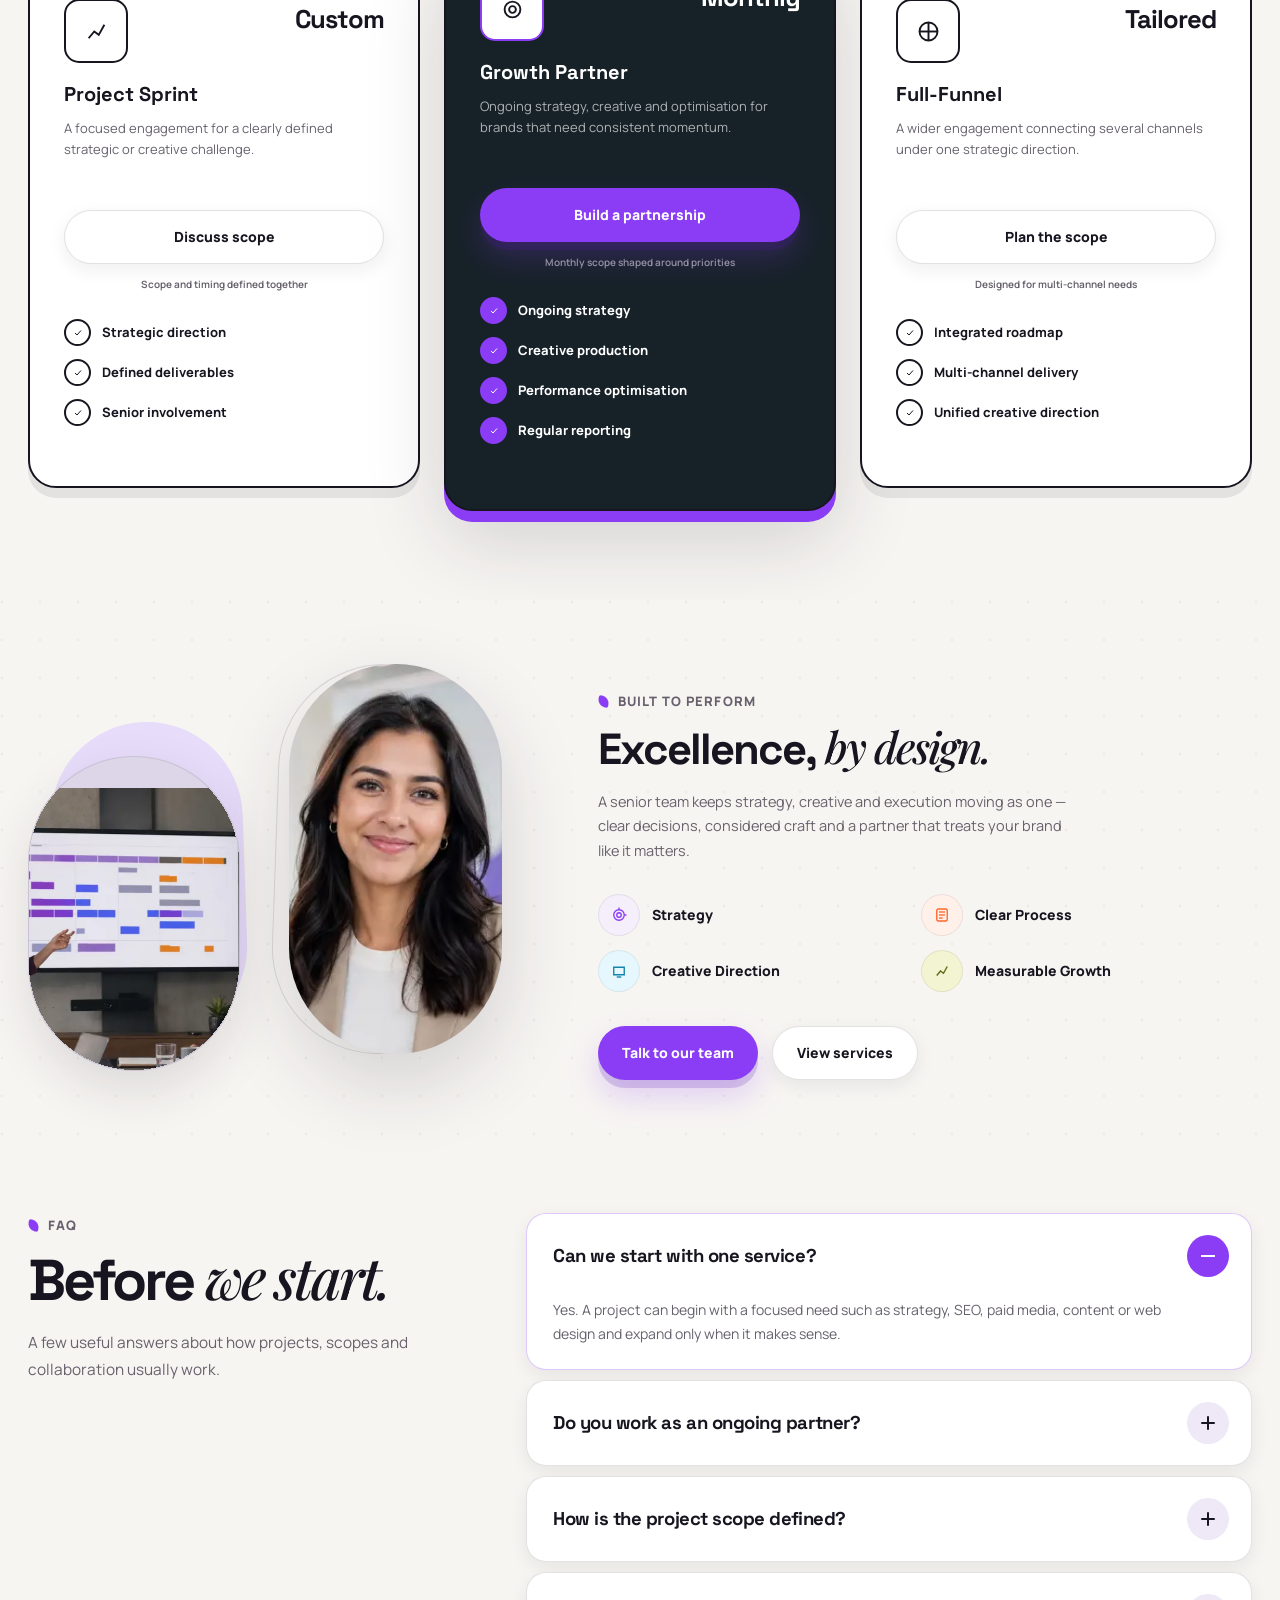
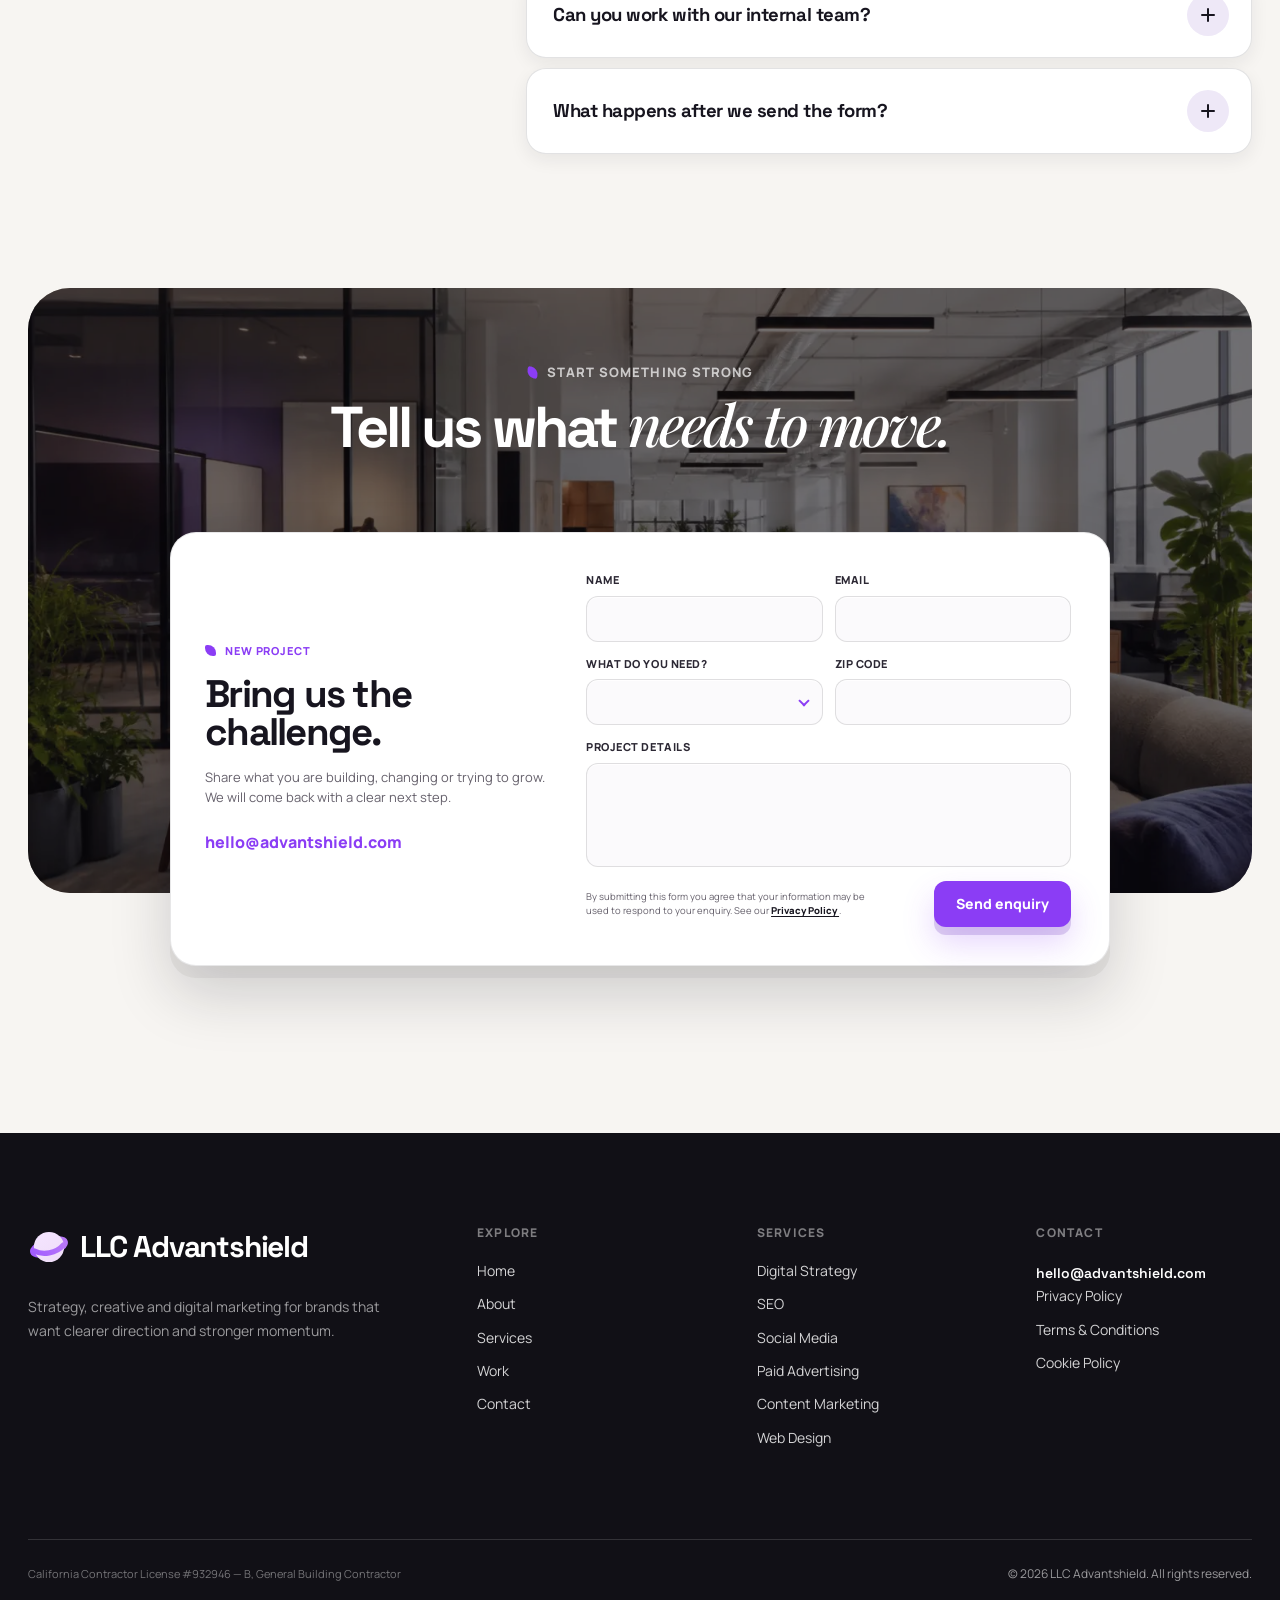
==== commit f6083ad6: "!" ====
--- a/index.html
+++ b/index.html
@@ -18,7 +18,7 @@
         content="#f7f5f2"
     >
 
-    <title>Lunera | Premium Marketing Agency</title>
+    <title>LLC Advantshield | Premium Marketing Agency</title>
 
     <link
         rel="icon"
@@ -313,12 +313,12 @@
         <a
             class="site-header__brand"
             href="index.html"
-            aria-label="Lunera home"
+            aria-label="LLC Advantshield home"
         >
             <img
                 class="site-header__logo"
                 src="assets/icons/logo.svg"
-                alt="Lunera logo"
+                alt="LLC Advantshield logo"
                 width="38"
                 height="38"
                 data-site-logo
@@ -328,7 +328,7 @@
                 class="site-header__brand-name"
                 data-brand-name
             >
-                Lunera
+                LLC Advantshield
             </span>
         </a>
 
@@ -391,14 +391,14 @@
                 >
                     <img
                         src="assets/icons/logo.svg"
-                        alt="Lunera logo"
+                        alt="LLC Advantshield logo"
                         width="40"
                         height="40"
                         data-site-logo
                     >
 
                     <span data-brand-name>
-                        Lunera
+                        LLC Advantshield
                     </span>
                 </a>
 
@@ -429,7 +429,7 @@
                     class="menu-panel__search-input"
                     type="search"
                     aria-label="Search website"
-                    placeholder="Search Lunera"
+                    placeholder="Search LLC Advantshield"
                     autocomplete="off"
                 >
 
@@ -2048,7 +2048,7 @@
             >
 
                 <div class="section-kicker">
-                    About Lunera
+                    About LLC Advantshield
                 </div>
 
                 <h2 class="section-title">
@@ -2057,7 +2057,7 @@
                 </h2>
 
                 <p class="section-copy">
-                    Lunera brings strategy, creative and digital
+                    LLC Advantshield brings strategy, creative and digital
                     performance into one focused team. Fewer layers,
                     clearer decisions and work that feels connected
                     from the first idea to the final campaign.
@@ -3145,10 +3145,10 @@
 
                     <div class="services-spotlight__media">
                         <img
-                            src="assets/images/local/team-collaboration.webp"
-                            alt="Marketing team discussing digital strategy"
-                            width="800"
-                            height="1090"
+                            src="assets/images/local/workshop-table.webp"
+                            alt="Strategy workshop table with notes and brand materials"
+                            width="1200"
+                            height="800"
                             loading="lazy"
                         >
                     </div>
@@ -4471,7 +4471,7 @@
                         <div class="faq-item__panel-inner">
 
                             <p class="faq-item__answer">
-                                Absolutely. Lunera can work alongside
+                                Absolutely. LLC Advantshield can work alongside
                                 internal marketing, product, sales
                                 or design teams rather than replacing them.
                             </p>
@@ -4594,10 +4594,10 @@
 
                         <a
                             class="contact-panel__email"
-                            href="mailto:hello@lunera-agency.com"
+                            href="mailto:hello@advantshield.com"
                             data-site-email
                         >
-                            hello@lunera-agency.com
+                            hello@advantshield.com
                         </a>
 
                     </div>
@@ -4800,7 +4800,7 @@
 
                     <img
                         src="assets/icons/logo.svg"
-                        alt="Lunera logo"
+                        alt="LLC Advantshield logo"
                         width="42"
                         height="42"
                         data-site-logo
@@ -4808,7 +4808,7 @@
                     >
 
                     <span data-brand-name>
-                        Lunera
+                        LLC Advantshield
                     </span>
 
                 </a>
@@ -4939,10 +4939,10 @@
 
                 <a
                     class="site-footer__email"
-                    href="mailto:hello@lunera-agency.com"
+                    href="mailto:hello@advantshield.com"
                     data-site-email
                 >
-                    hello@lunera-agency.com
+                    hello@advantshield.com
                 </a>
 
 
@@ -4985,17 +4985,14 @@
                 class="site-footer__disclaimer"
                 data-site-disclaimer
             >
-                Lunera is an independent marketing agency.
-                Services, strategies, timelines and results
-                may vary depending on project scope, market
-                conditions and client requirements.
+                California Contractor License #932946 — B, General Building Contractor
             </p>
 
             <p
                 class="site-footer__copyright"
                 data-copyright
             >
-                © 2026 Lunera. All rights reserved.
+                © 2026 LLC Advantshield. All rights reserved.
             </p>
 
         </div>
--- a/assets/css/global.css
+++ b/assets/css/global.css
@@ -1320,10 +1320,13 @@
 }
 
 .site-footer__email {
+    display: inline-block;
     font-family: var(--font-display);
-    font-size: clamp(18px, 1.6vw, 24px);
-    font-weight: 650;
-    letter-spacing: -0.025em;
+    font-size: clamp(14px, 1vw, 17px);
+    font-weight: 600;
+    letter-spacing: 0;
+    line-height: 1.35;
+    white-space: nowrap;
 }
 
 .site-footer__bottom {
--- a/assets/css/index.css
+++ b/assets/css/index.css
@@ -3678,7 +3678,16 @@
 
     .about-agency__features {
         grid-template-columns: 1fr;
-        gap: 8px;
+        justify-items: center;
+        width: min(100%, 360px);
+        margin-inline: auto;
+        gap: 10px;
+    }
+
+    .about-feature {
+        width: 100%;
+        justify-content: center;
+        text-align: center;
     }
 
     .capabilities__visual {
@@ -3853,10 +3862,28 @@
     }
 
     .services-spotlight__item {
-        padding: 13px 4px 13px 16px;
+        justify-content: center;
+        width: min(100%, 360px);
+        padding: 14px 18px;
+        text-align: center;
+    }
+
+    .services-spotlight__item::before {
+        top: auto;
+        bottom: 0;
+        left: 50%;
+        width: 0;
+        height: 3px;
+        transform: translateX(-50%);
+    }
+
+    .services-spotlight__item.is-active::before {
+        width: 56%;
+        height: 3px;
     }
 
     .services-spotlight__list {
+        align-items: center;
         width: min(100%, 560px);
         margin-inline: auto;
     }
@@ -3953,11 +3980,11 @@
     }
 
     .contact-form {
-        grid-template-columns: 1fr;
+        grid-template-columns: repeat(2, minmax(0, 1fr));
         width: 100%;
         max-width: 390px;
         margin-inline: auto;
-        gap: 10px;
+        gap: 9px;
         padding: 0;
         text-align: left;
     }
@@ -3969,7 +3996,7 @@
 
     .contact-form .form-input {
         min-height: 42px;
-        padding-inline: 12px;
+        padding-inline: 10px;
     }
 
     .contact-form .form-input,
@@ -3978,8 +4005,8 @@
     }
 
     .contact-form .form-textarea {
-        min-height: 76px;
-        padding: 11px 12px;
+        min-height: 84px;
+        padding: 11px 10px;
     }
 
     .contact-form .form-field--full,
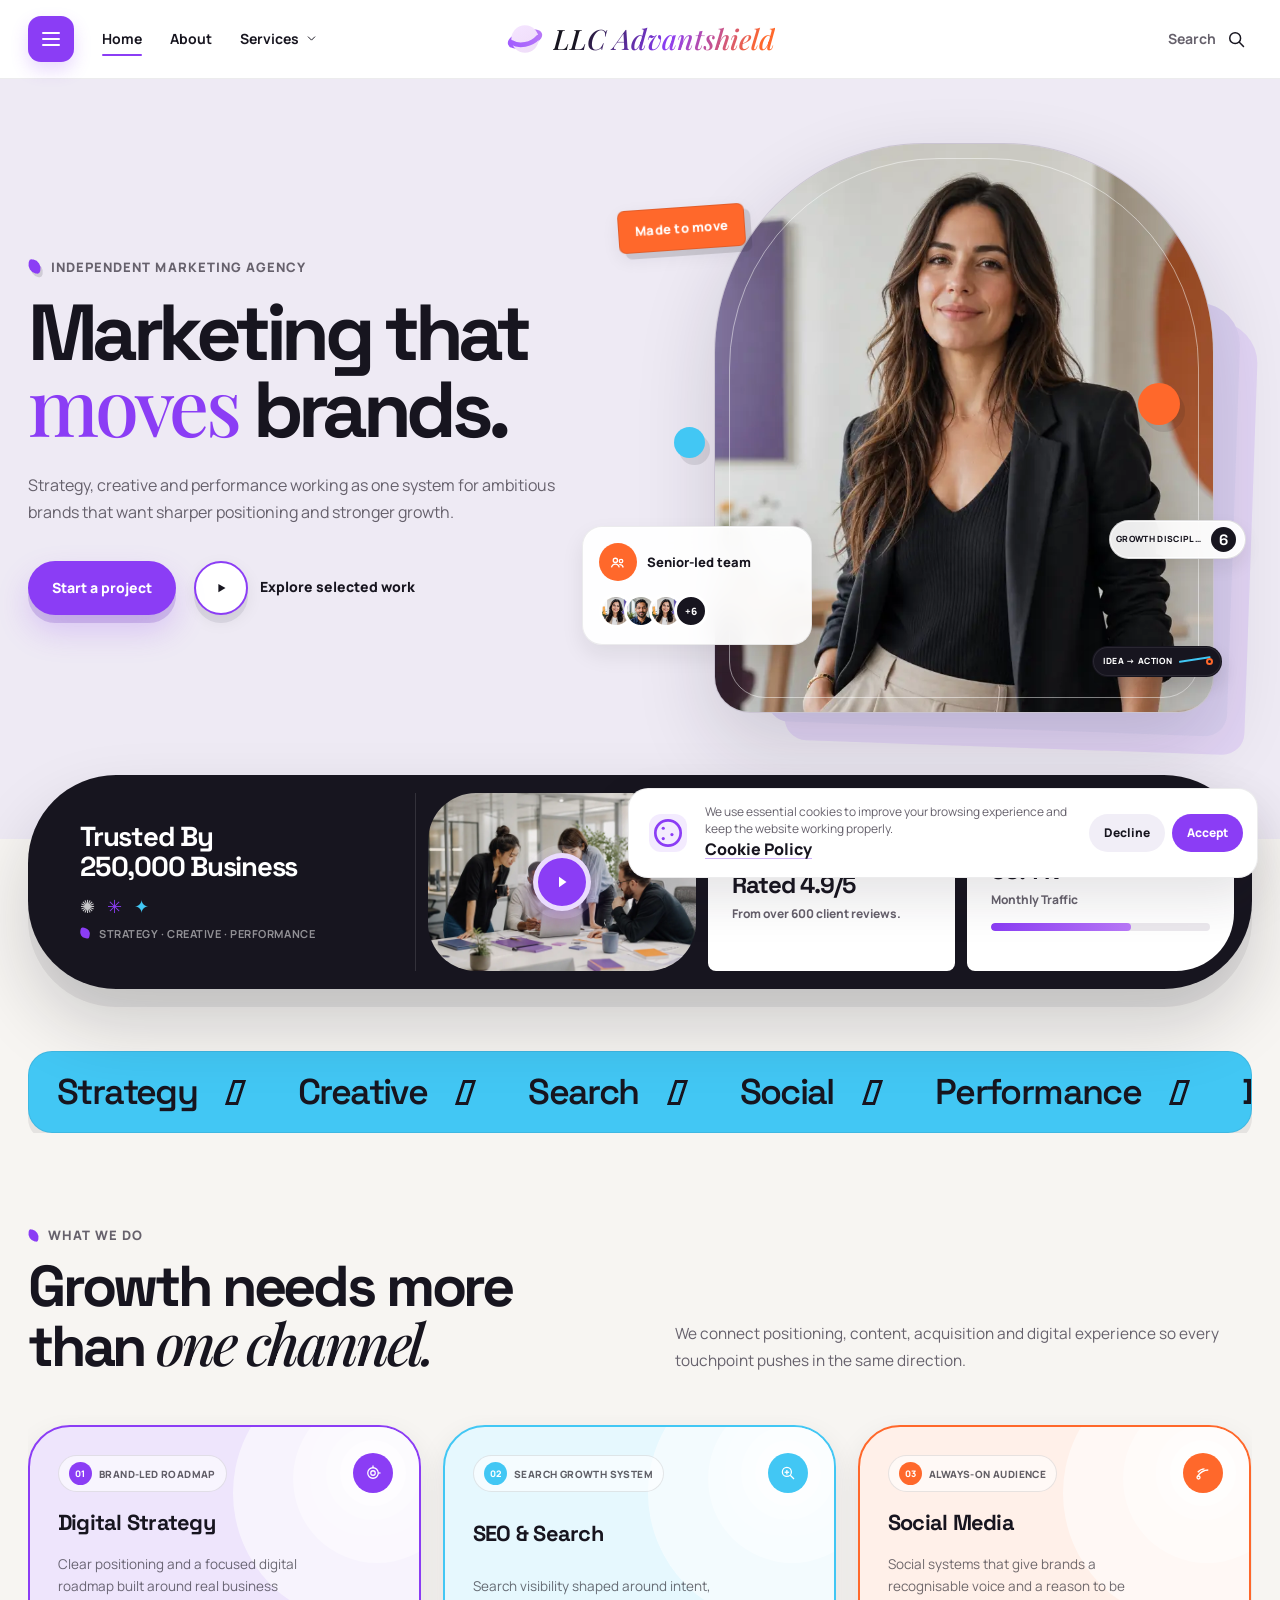
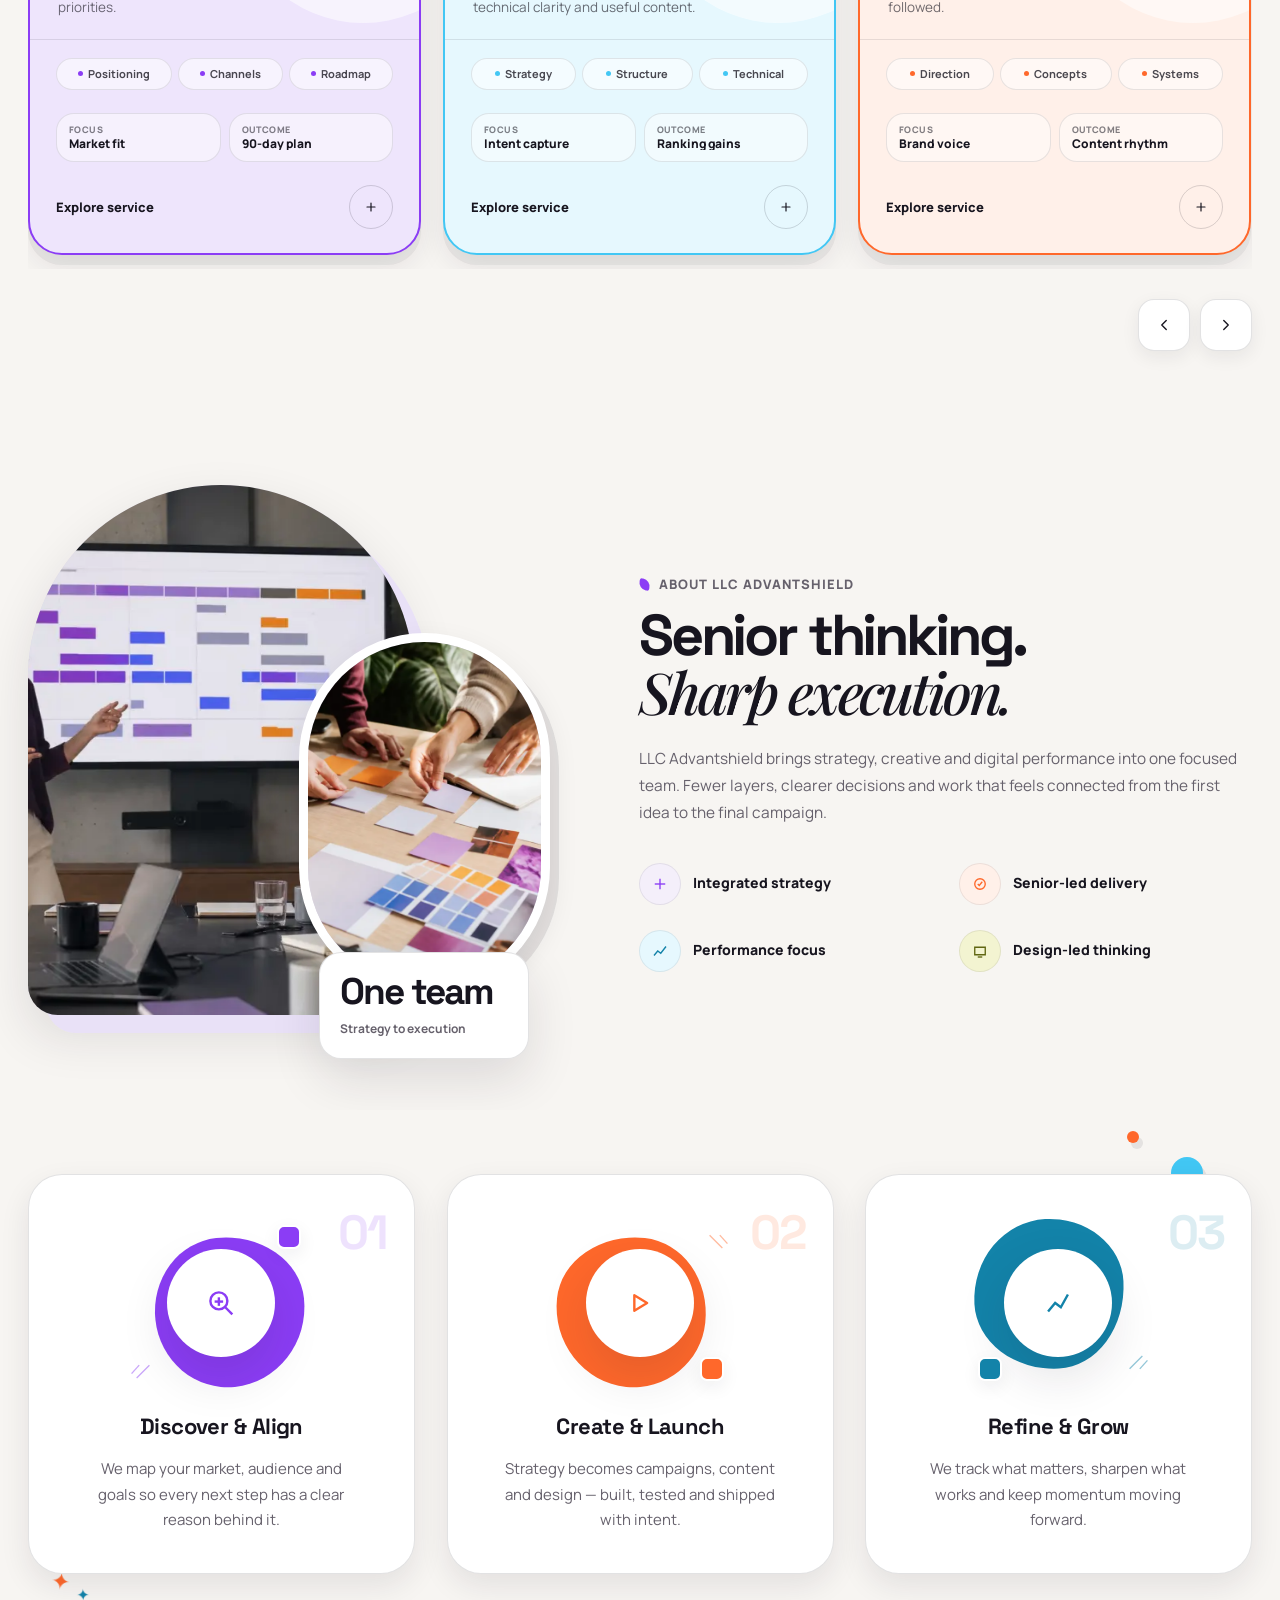
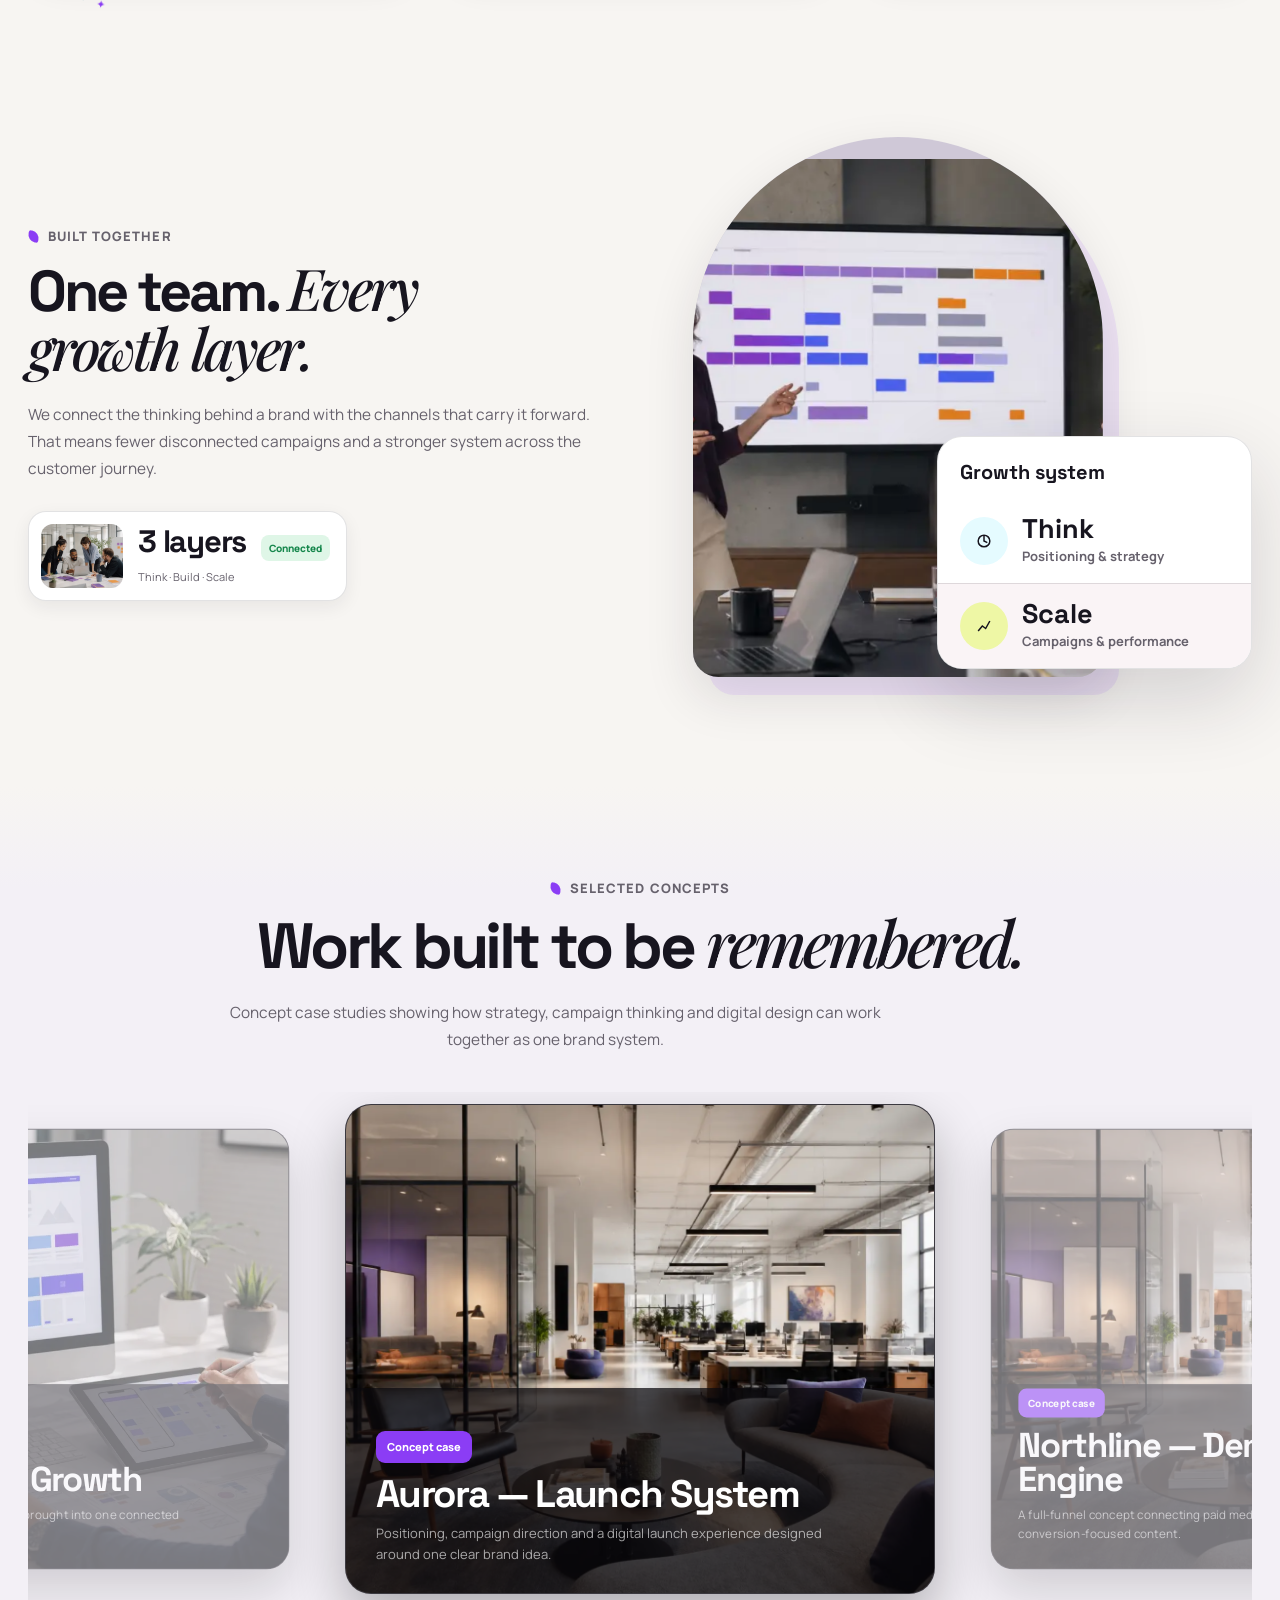
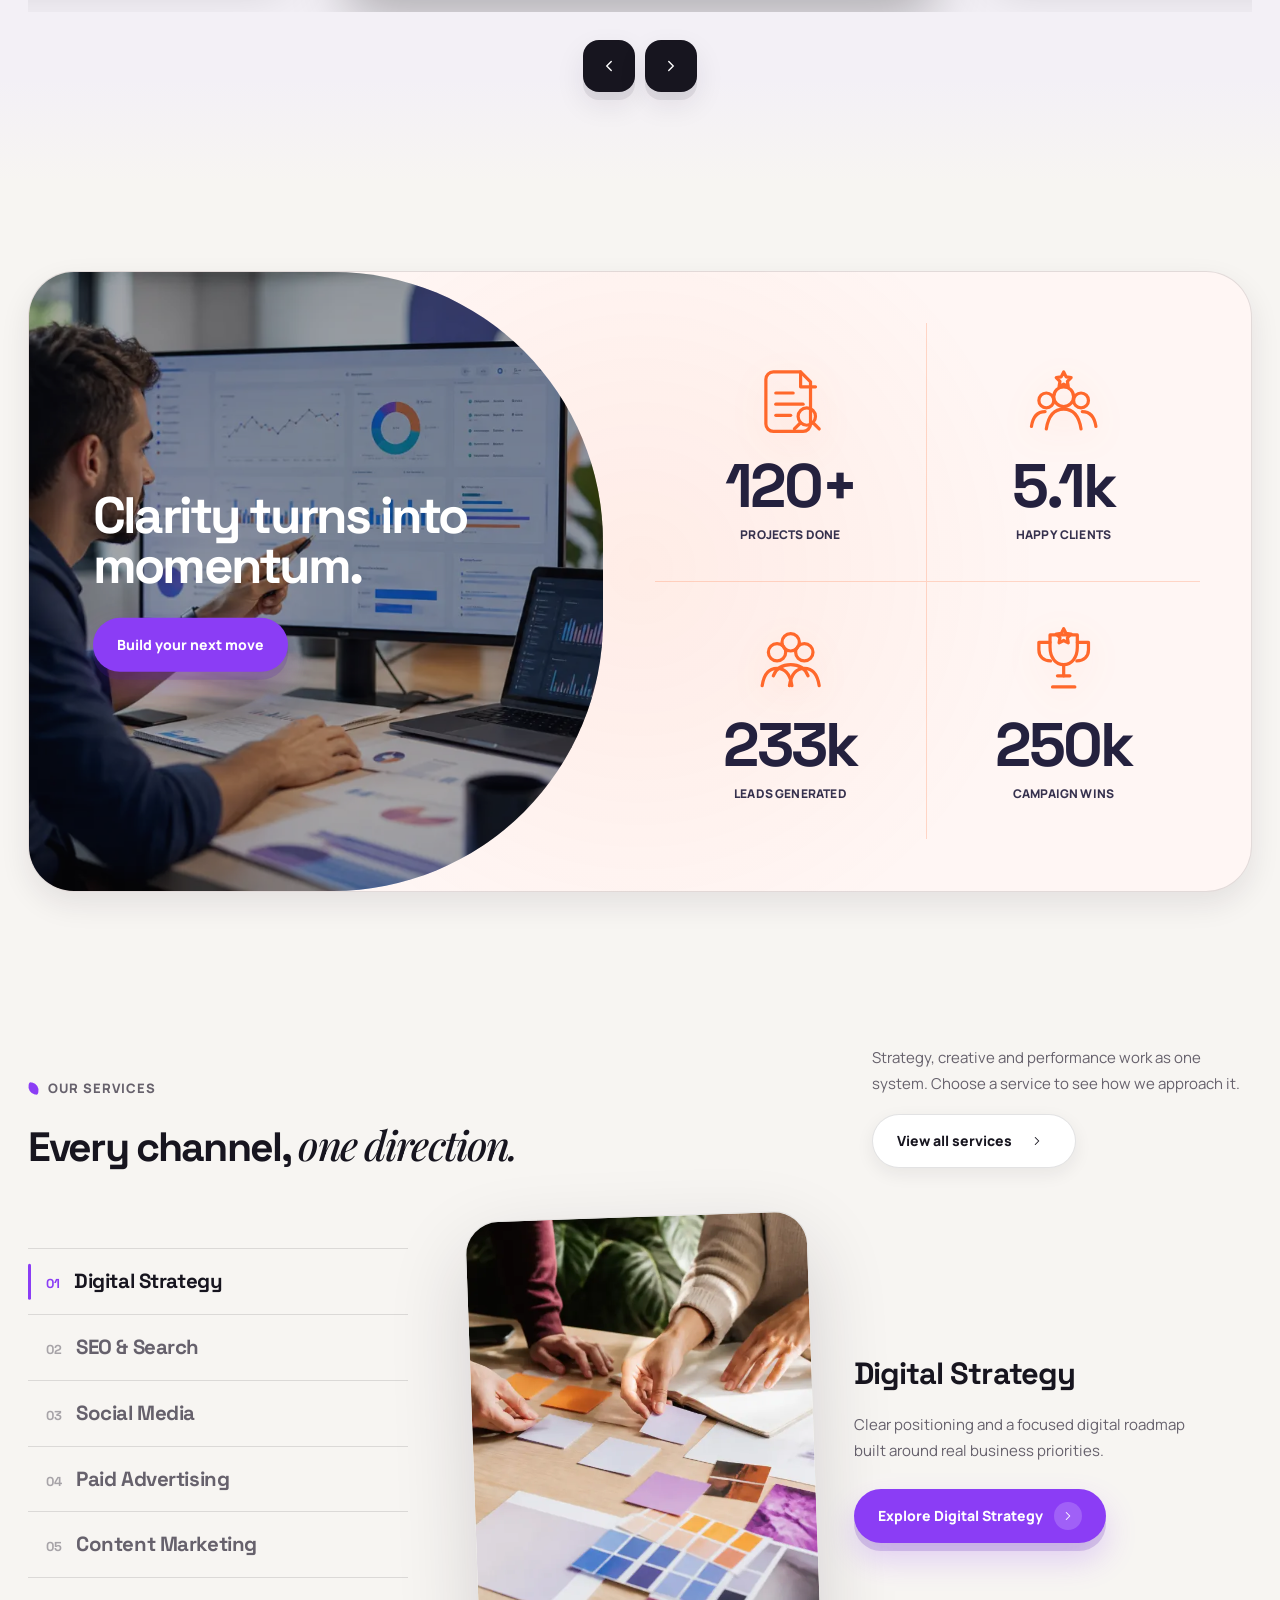
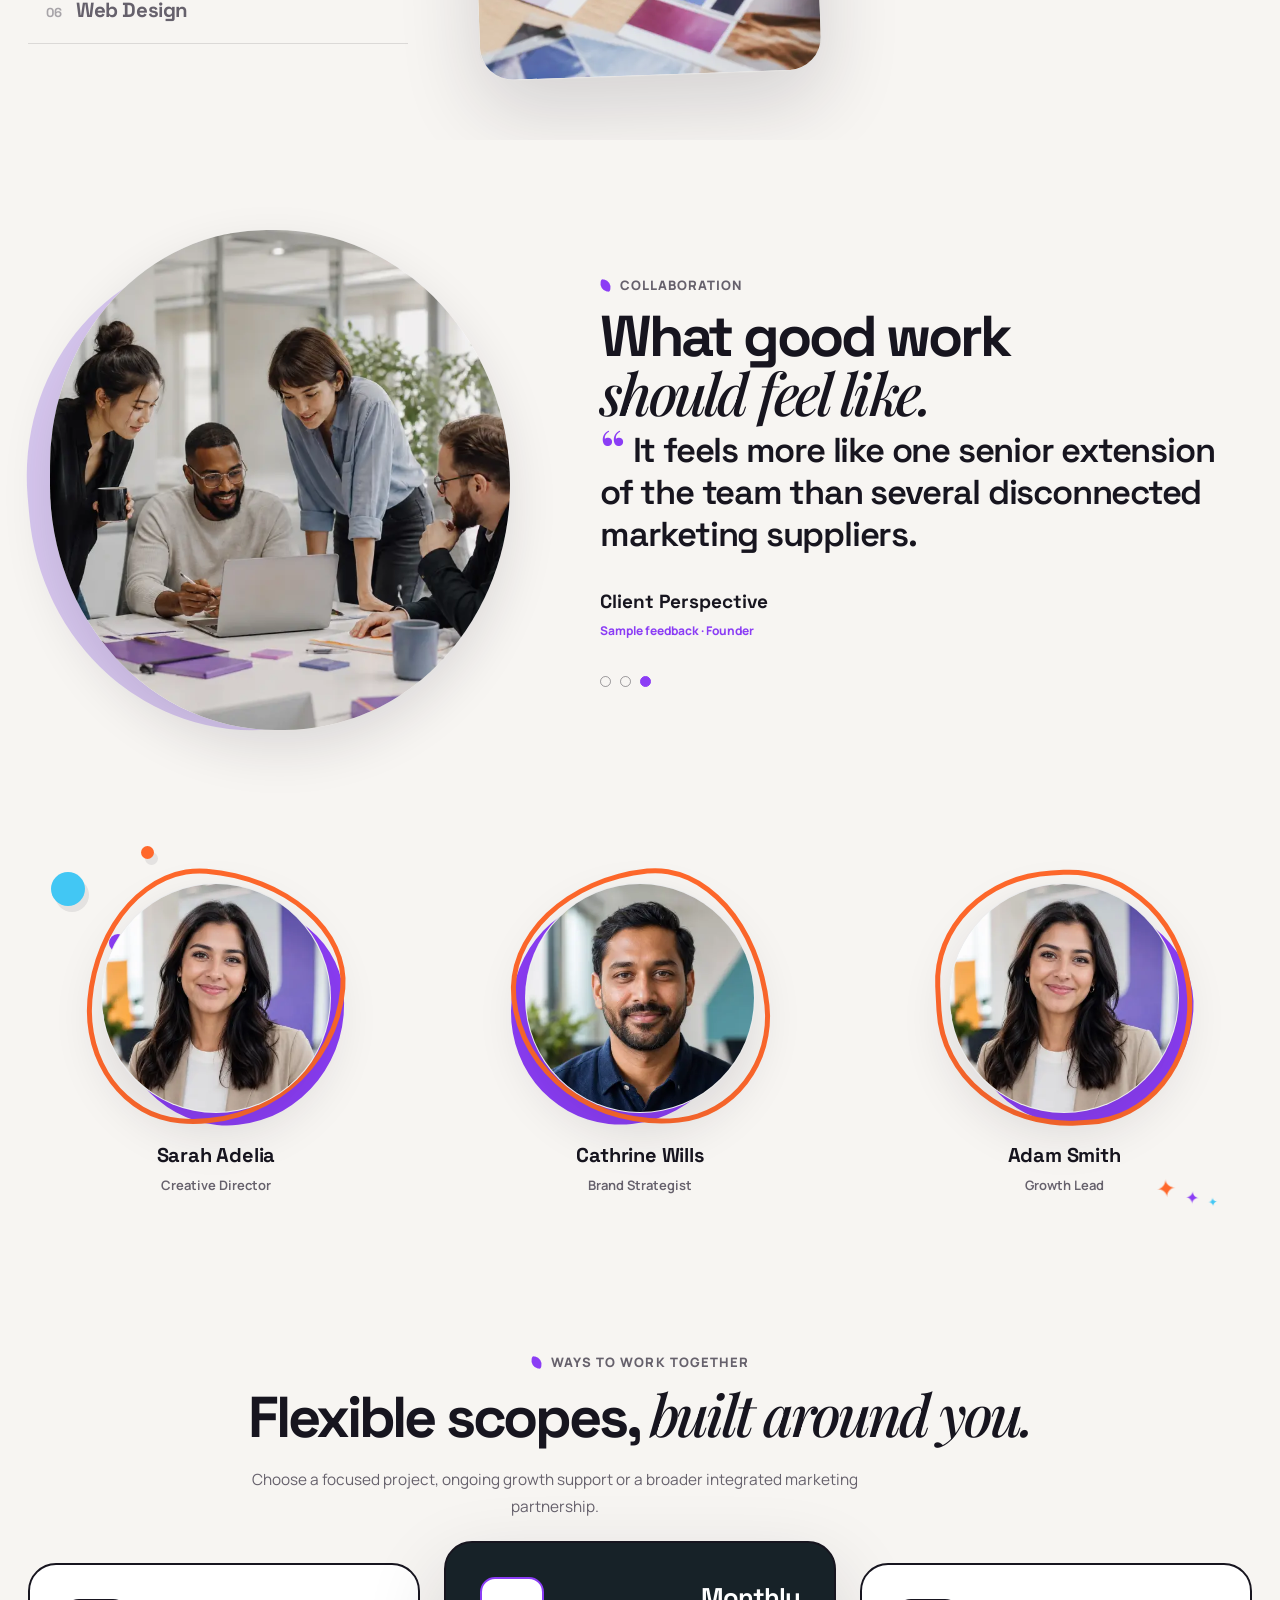
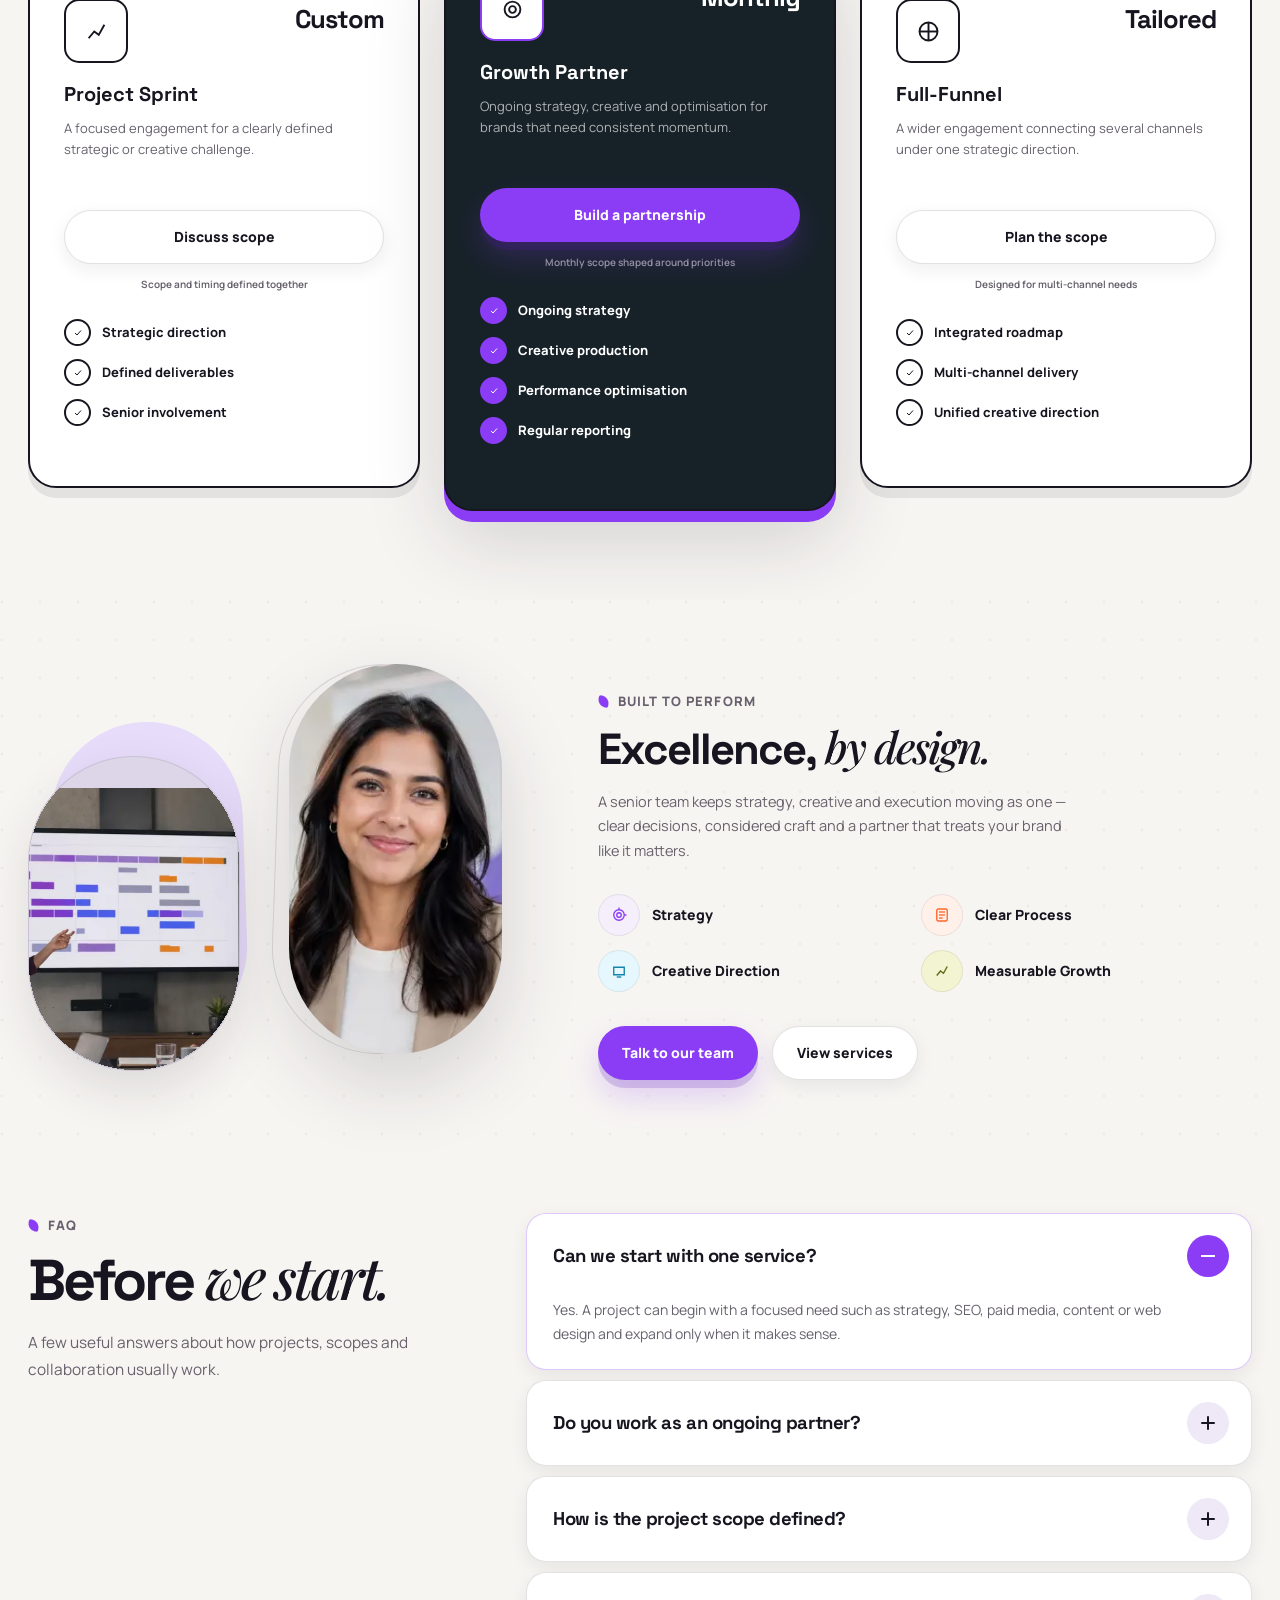
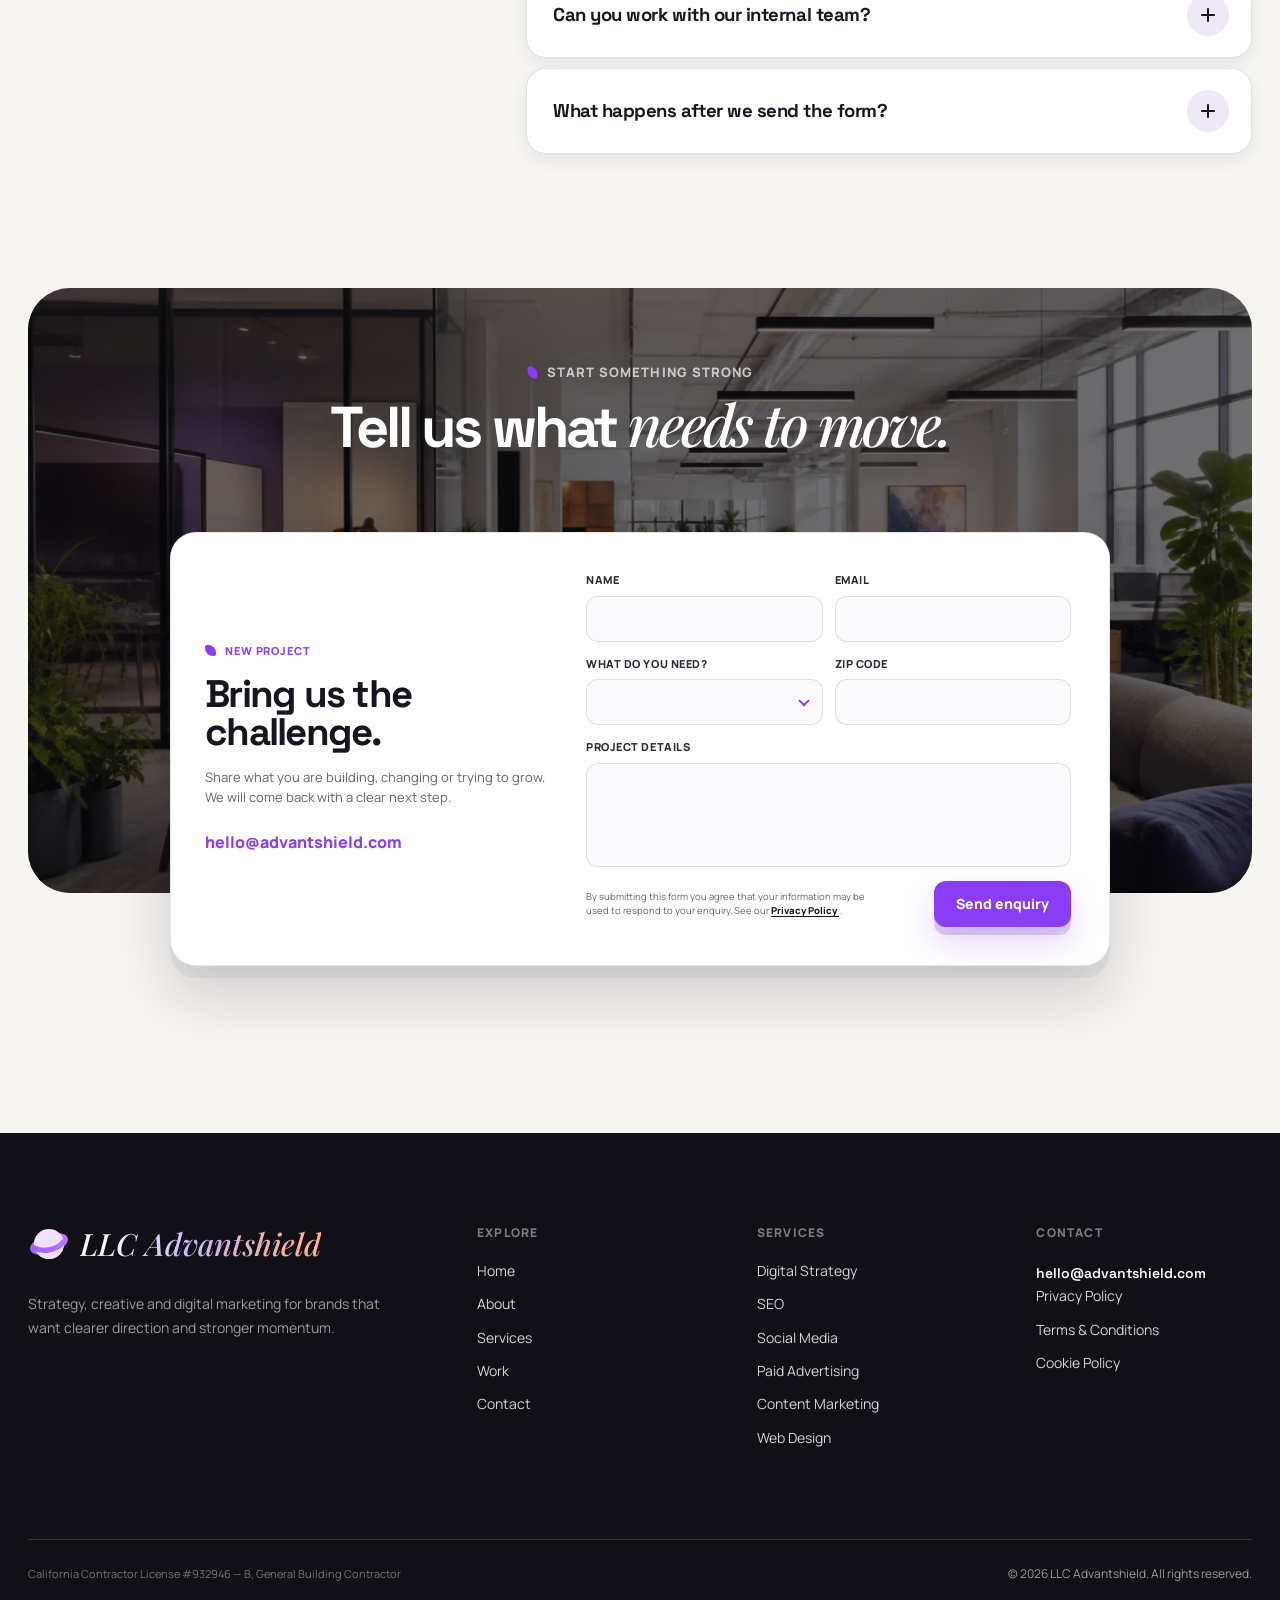
==== commit 9a3297e0: "!" ====
--- a/index.html
+++ b/index.html
@@ -65,13 +65,6 @@
         rel="stylesheet"
         href="assets/css/index.css"
     >
-
-
-    <script
-        src="config/config.js"
-        defer
-    ></script>
-
     <script
         src="assets/vendor/swiper-bundle.min.js"
         defer
--- a/assets/css/global.css
+++ b/assets/css/global.css
@@ -474,11 +474,17 @@
 }
 
 .site-header__brand-name {
-    font-family: var(--font-display);
-    font-size: 29px;
-    font-weight: 750;
-    line-height: 1;
-    letter-spacing: -0.045em;
+    font-family: var(--font-accent);
+    font-size: clamp(22px, 2.2vw, 29px);
+    font-style: italic;
+    font-weight: 500;
+    line-height: 0.96;
+    letter-spacing: 0;
+    background: linear-gradient(115deg, var(--color-dark) 12%, var(--color-purple) 52%, var(--color-carrot) 92%);
+    -webkit-background-clip: text;
+    background-clip: text;
+    color: transparent;
+    white-space: nowrap;
 }
 
 .site-header__right {
@@ -711,10 +717,17 @@
 }
 
 .menu-panel__brand span {
-    font-family: var(--font-display);
-    font-size: 29px;
-    font-weight: 750;
-    letter-spacing: -0.04em;
+    font-family: var(--font-accent);
+    font-size: clamp(24px, 4vw, 31px);
+    font-style: italic;
+    font-weight: 500;
+    line-height: 0.96;
+    letter-spacing: 0;
+    background: linear-gradient(115deg, var(--color-dark) 12%, var(--color-purple) 52%, var(--color-carrot) 92%);
+    -webkit-background-clip: text;
+    background-clip: text;
+    color: transparent;
+    white-space: nowrap;
 }
 
 .menu-panel__close {
@@ -1278,10 +1291,17 @@
 }
 
 .site-footer__logo span {
-    font-family: var(--font-display);
-    font-size: 30px;
-    font-weight: 750;
-    letter-spacing: -0.04em;
+    font-family: var(--font-accent);
+    font-size: clamp(27px, 2.4vw, 34px);
+    font-style: italic;
+    font-weight: 500;
+    line-height: 0.96;
+    letter-spacing: 0;
+    background: linear-gradient(115deg, #ffffff 10%, #cbb4ff 48%, #ffb28f 92%);
+    -webkit-background-clip: text;
+    background-clip: text;
+    color: transparent;
+    white-space: nowrap;
 }
 
 .site-footer__intro {
@@ -1522,7 +1542,7 @@
     }
 
     .site-header__brand-name {
-        font-size: 23px;
+        font-size: 20px;
     }
 
     .site-header__right {
@@ -1559,7 +1579,7 @@
     }
 
     .menu-panel__brand span {
-        font-size: 25px;
+        font-size: 23px;
     }
 
     .menu-panel__close {
@@ -1678,7 +1698,7 @@
     }
 
     .site-header__brand-name {
-        font-size: 21px;
+        font-size: 18px;
     }
 
     .site-footer__top {
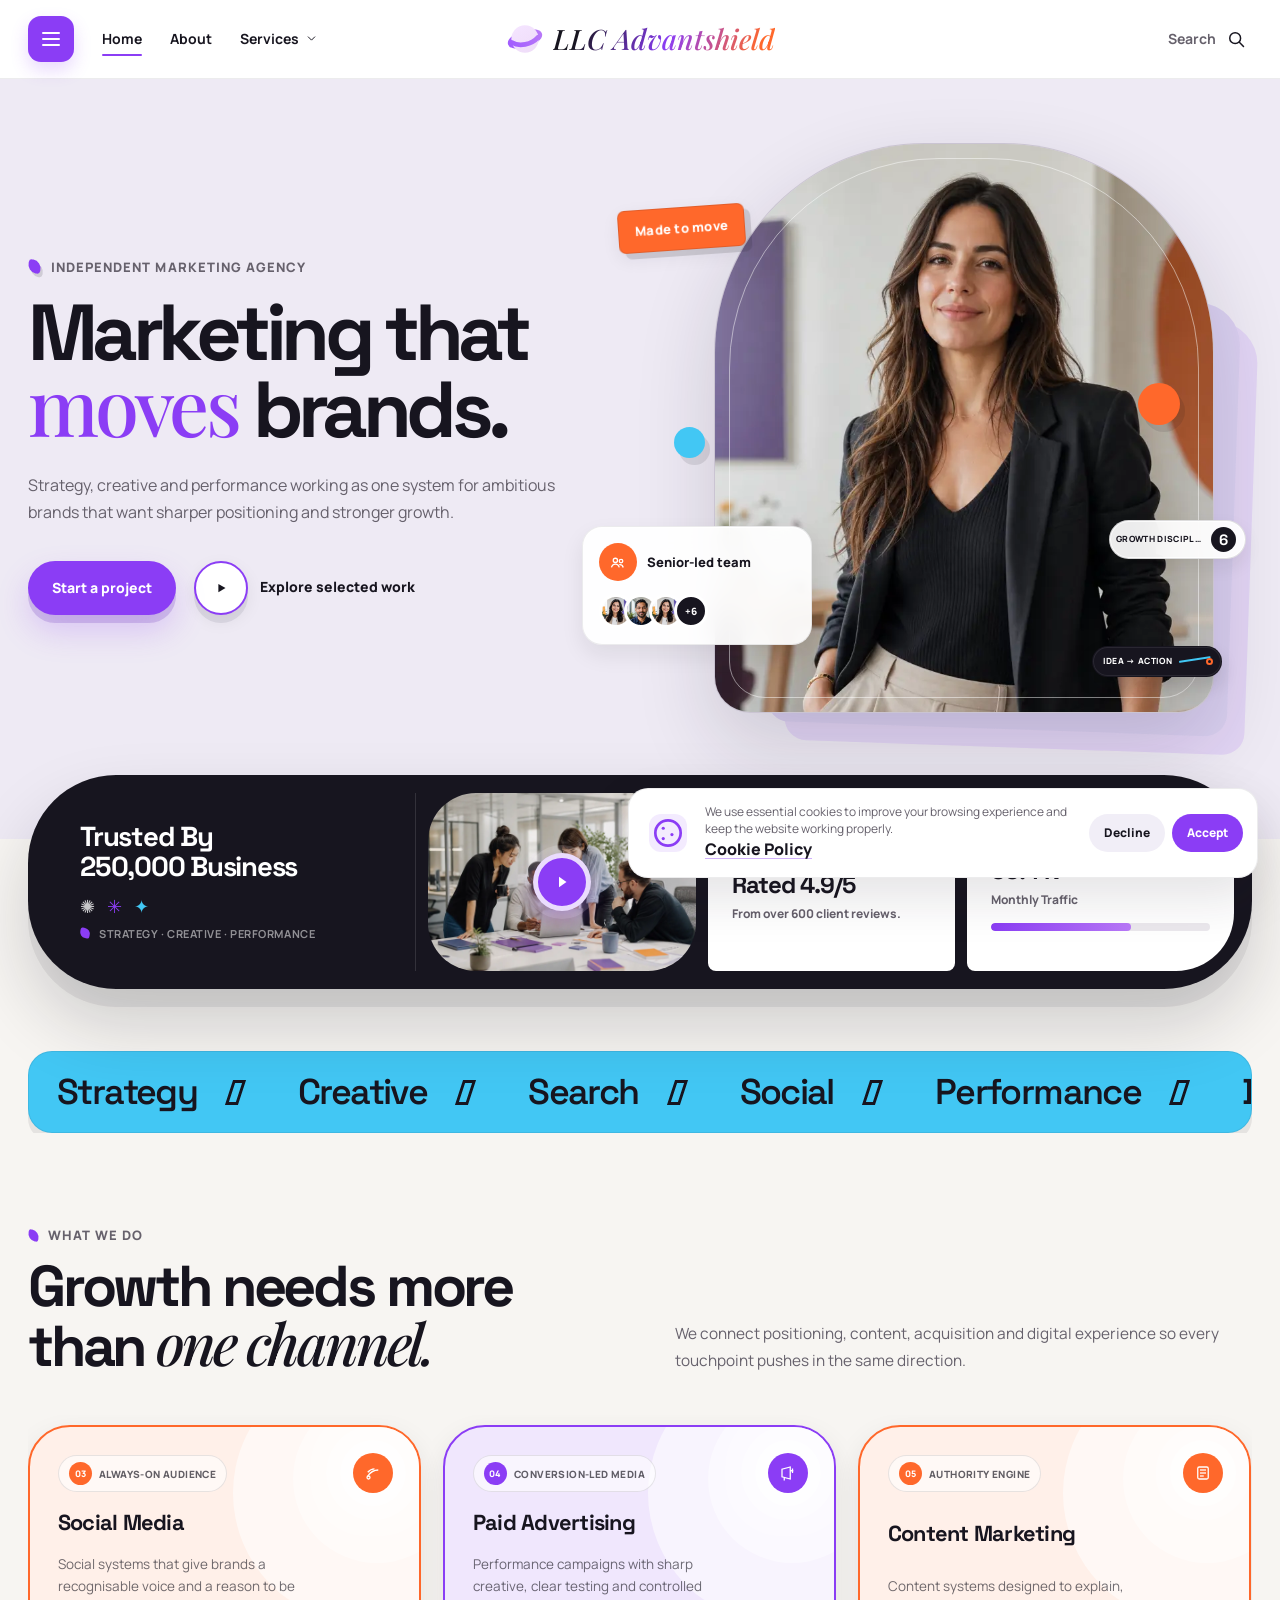
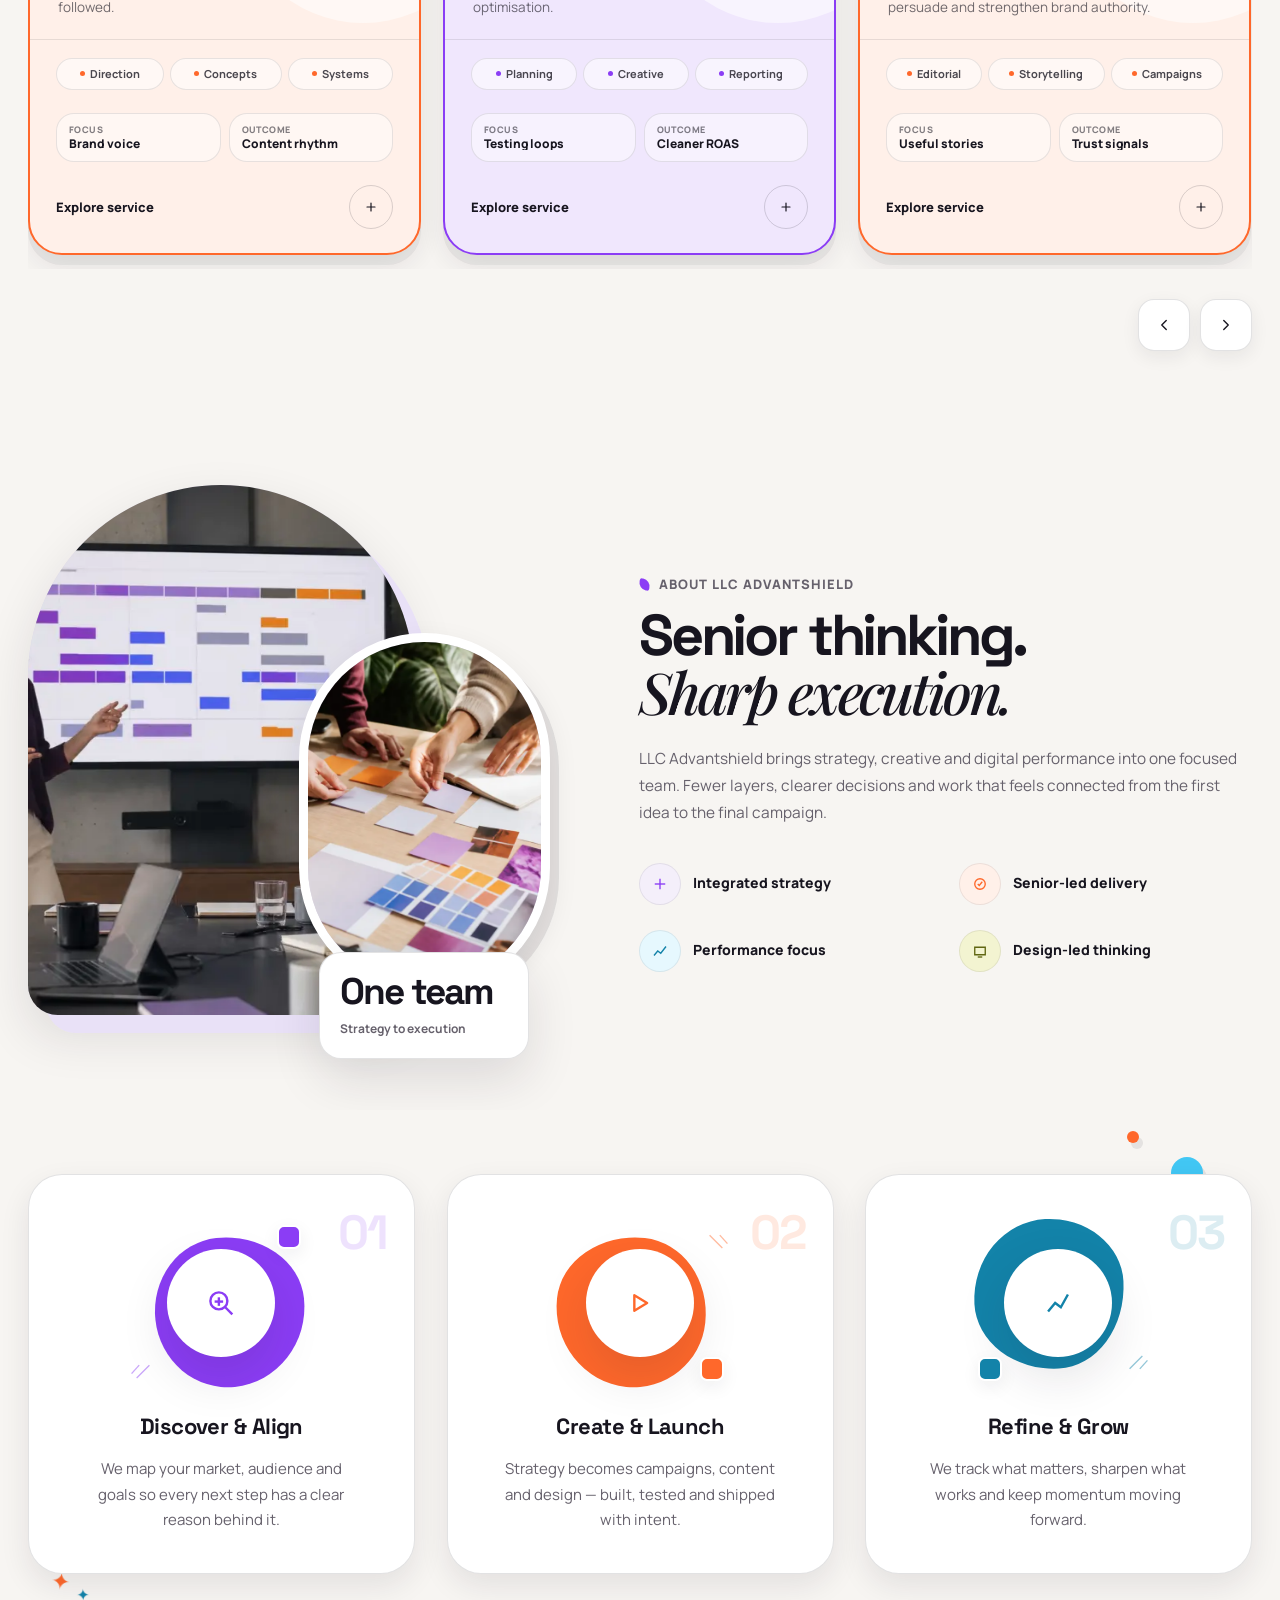
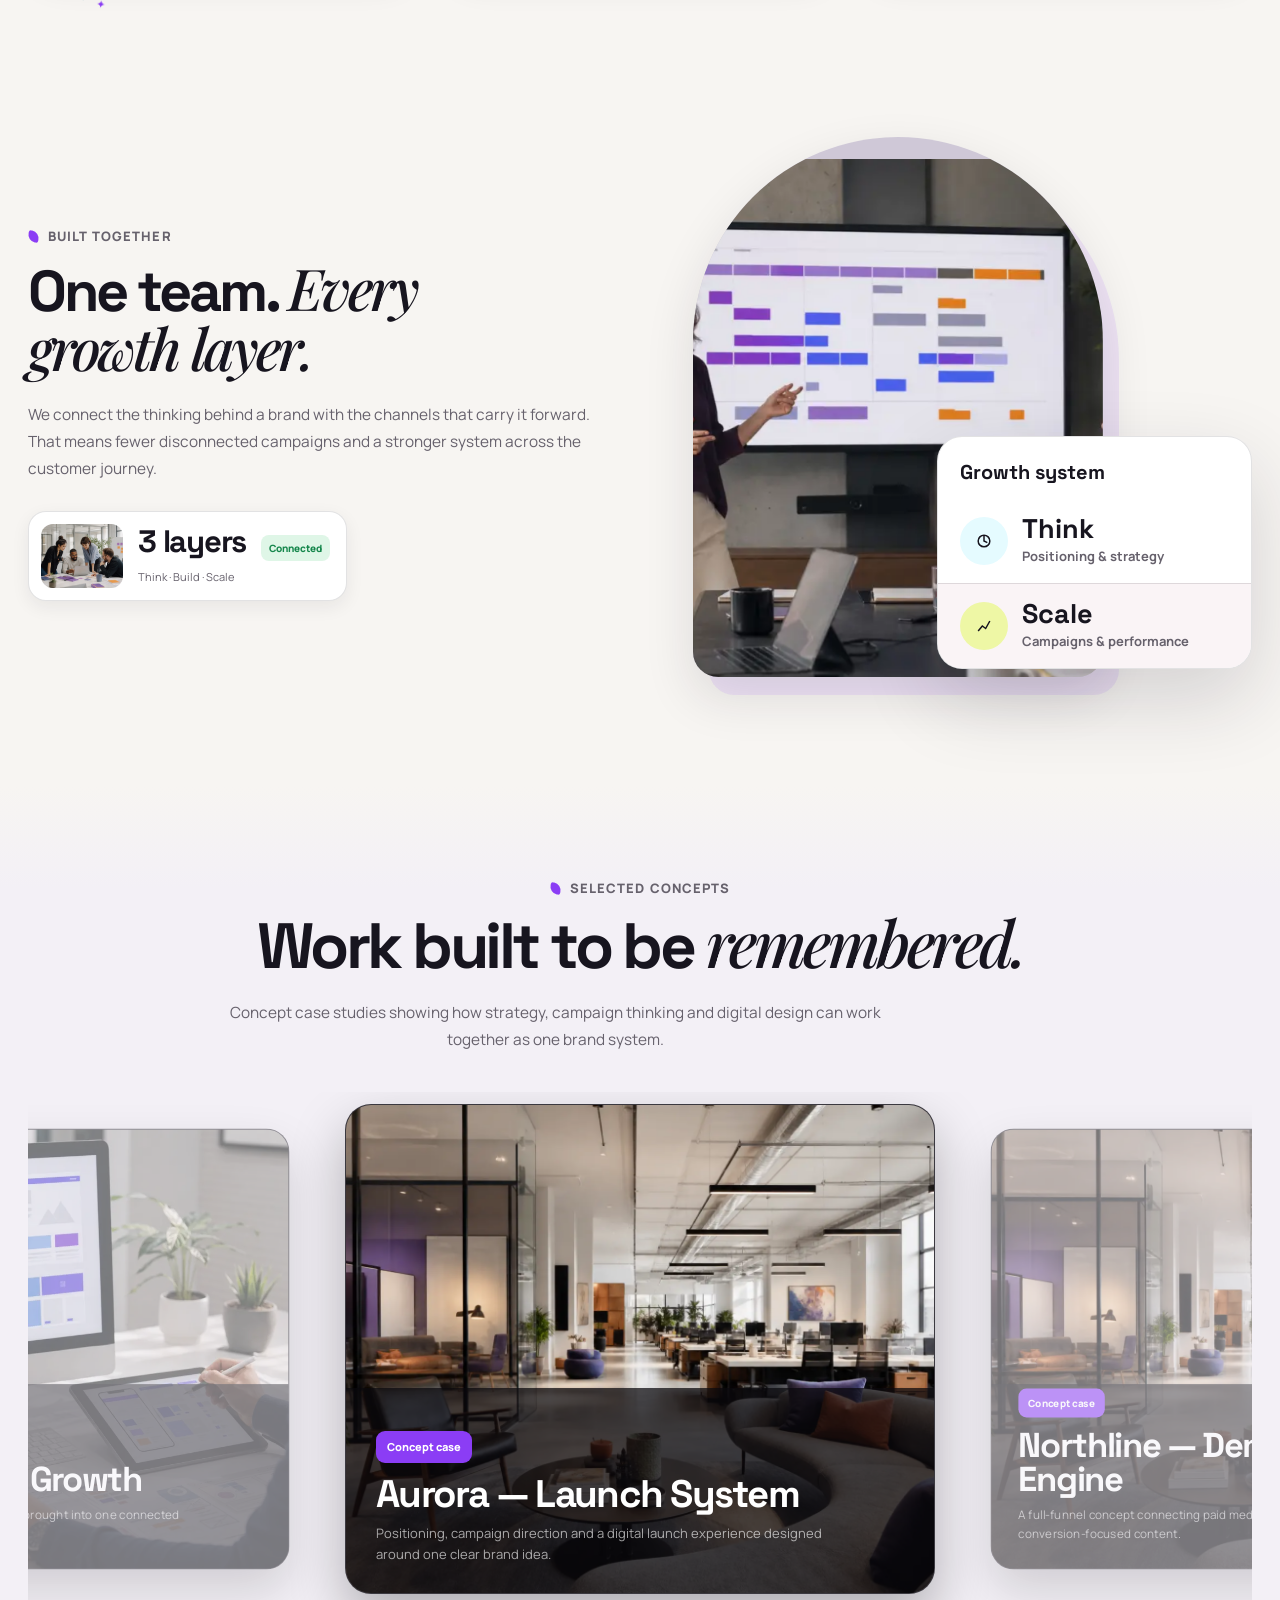
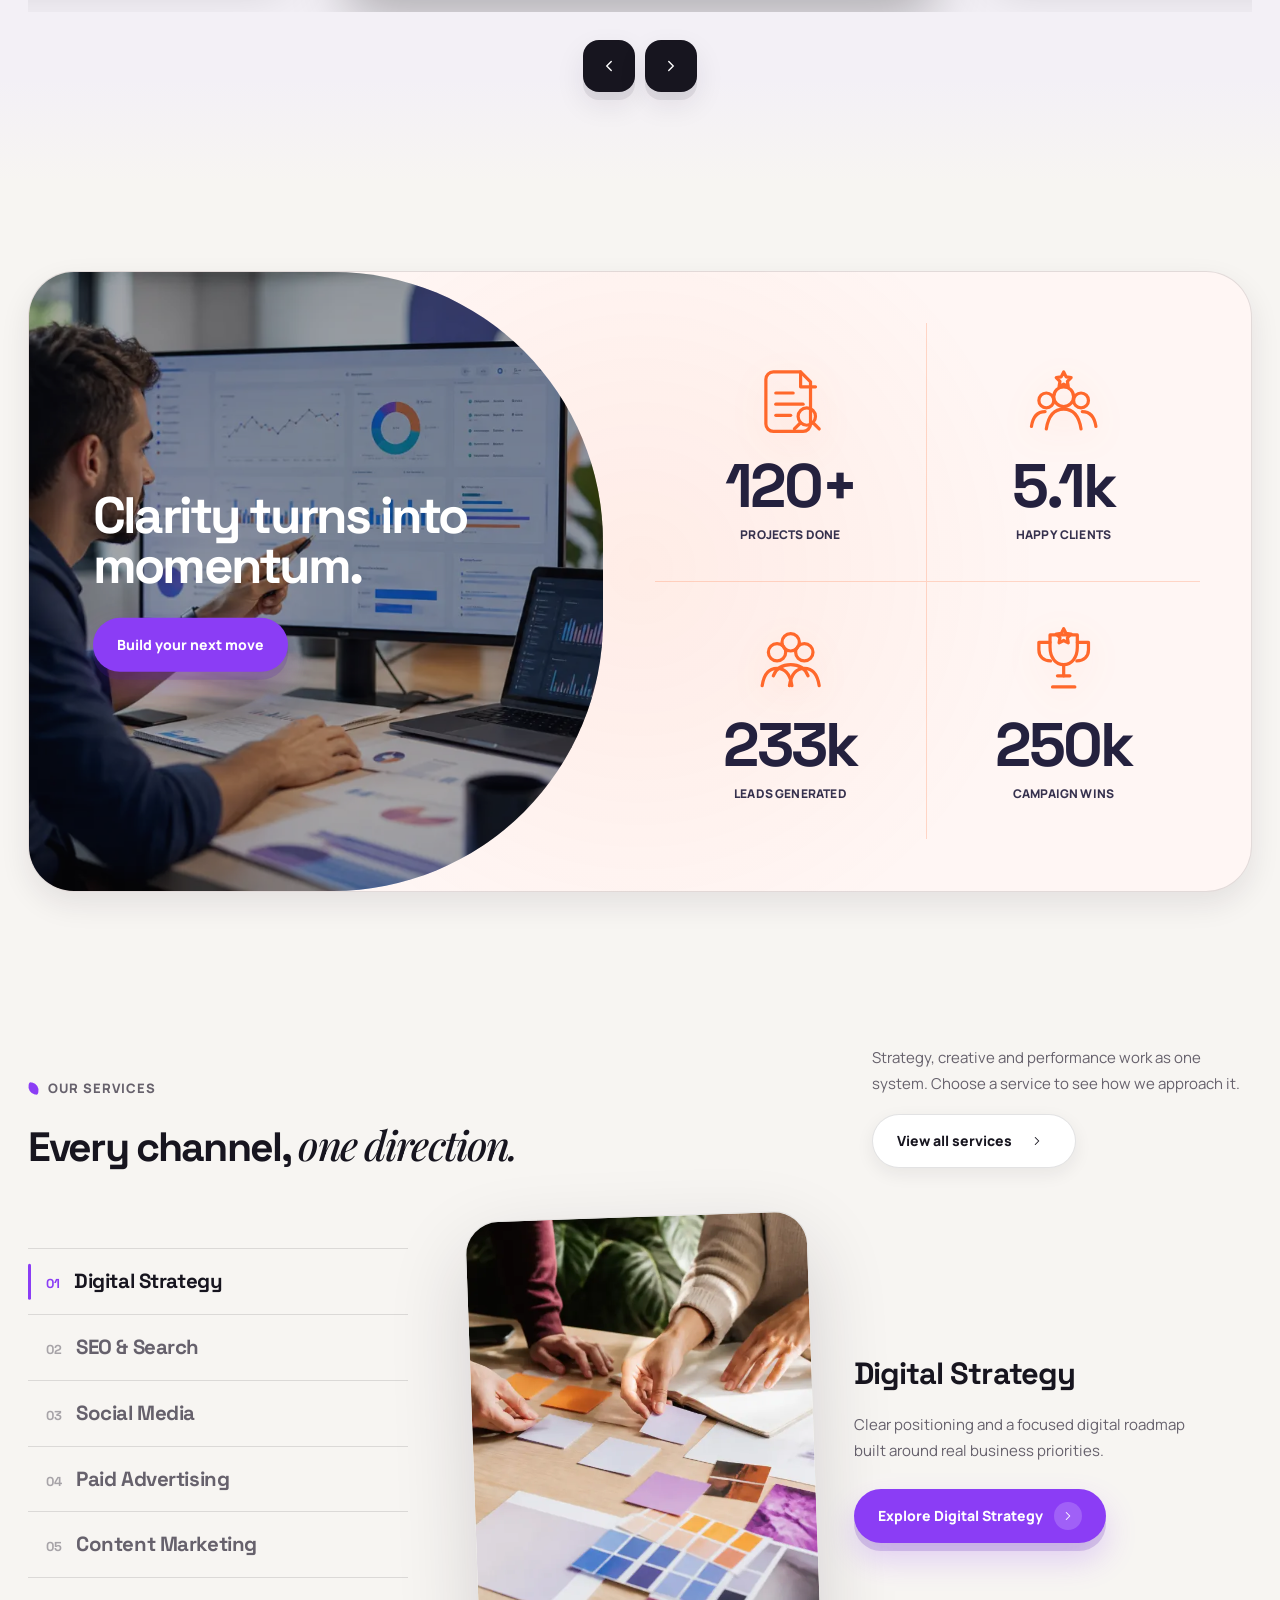
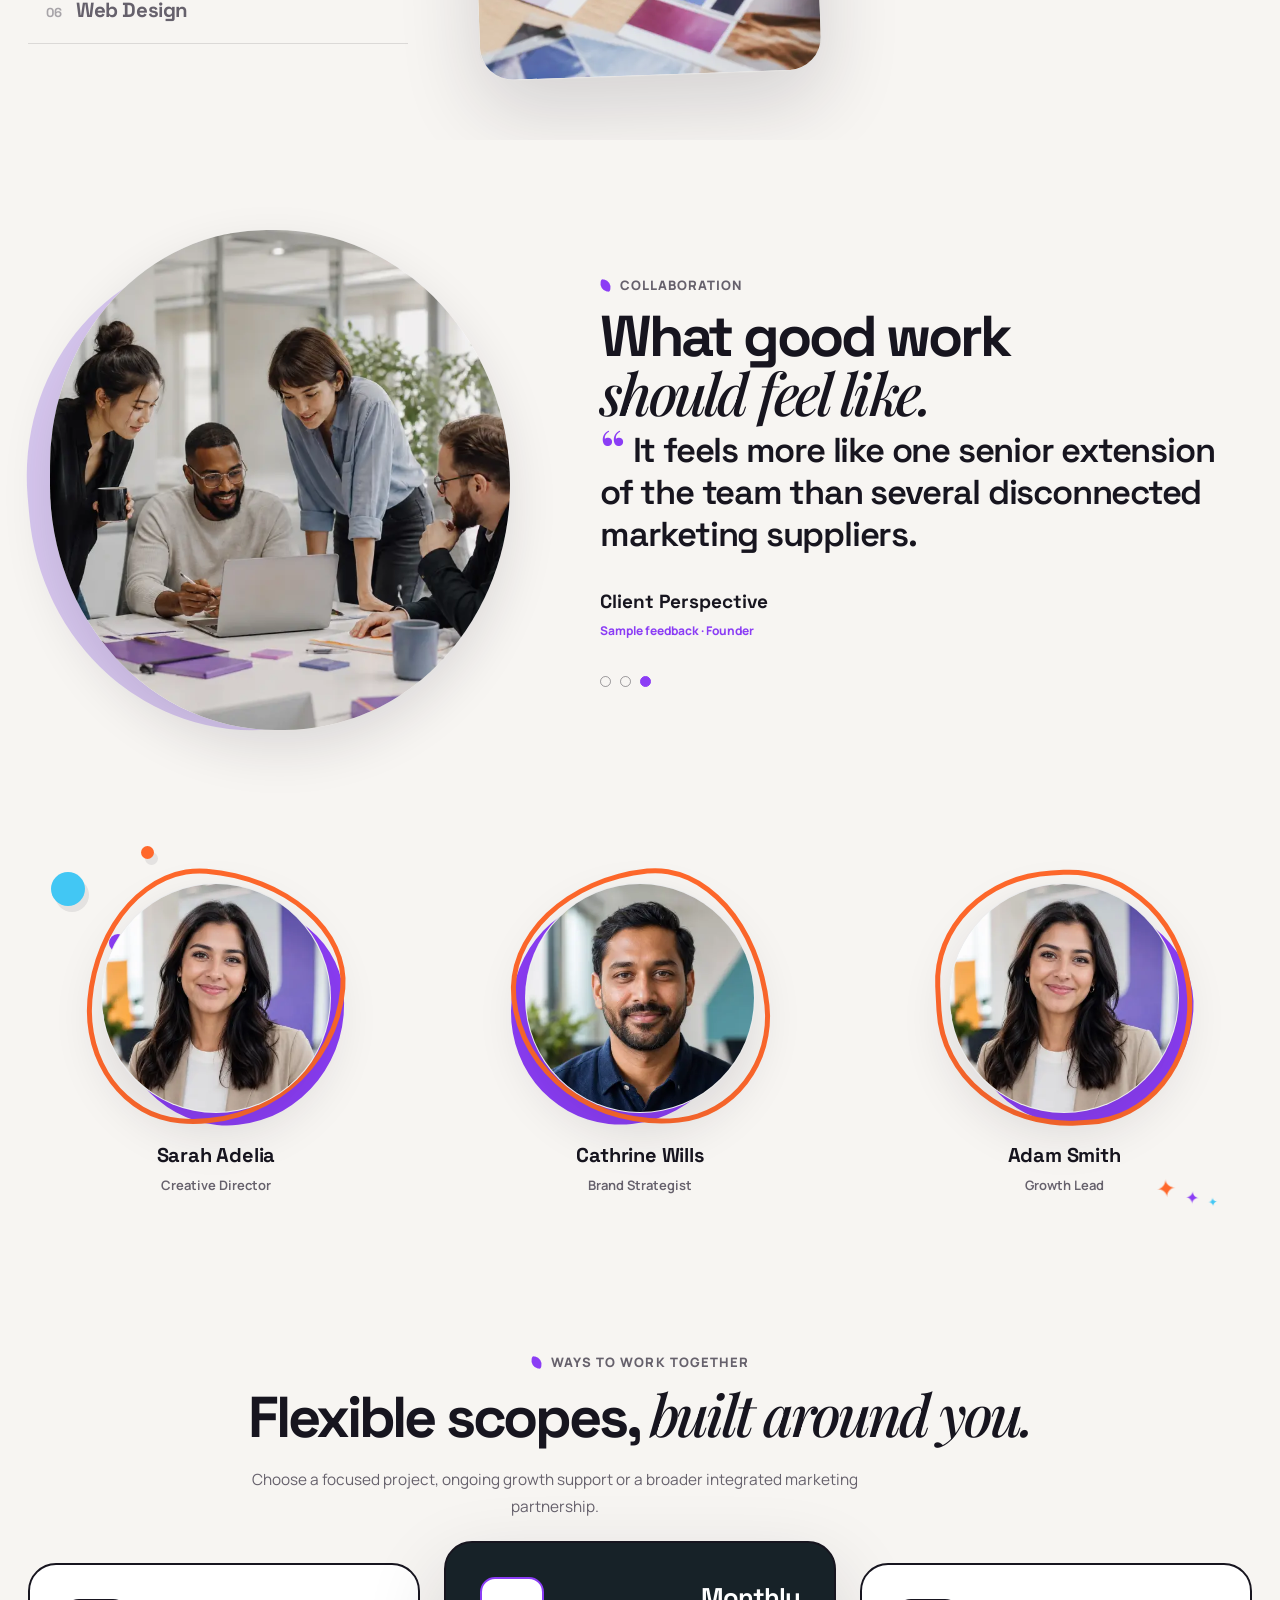
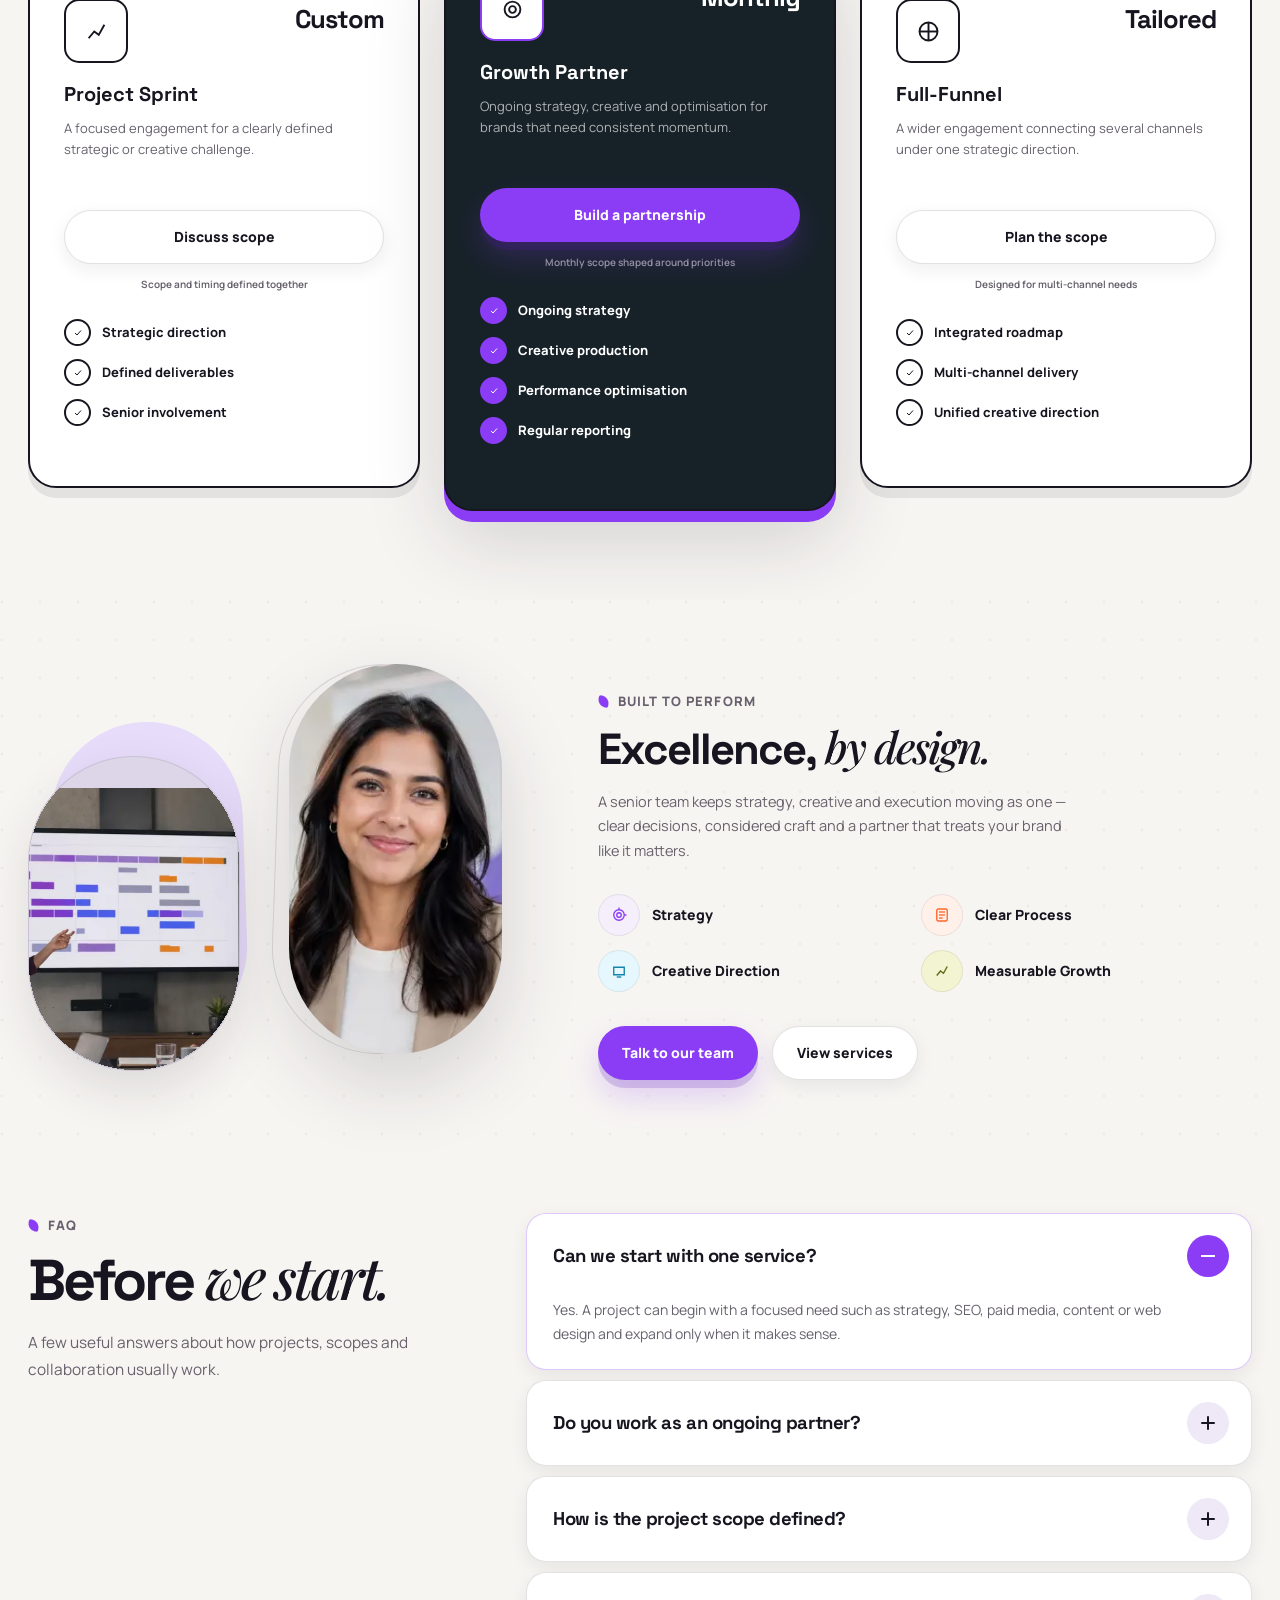
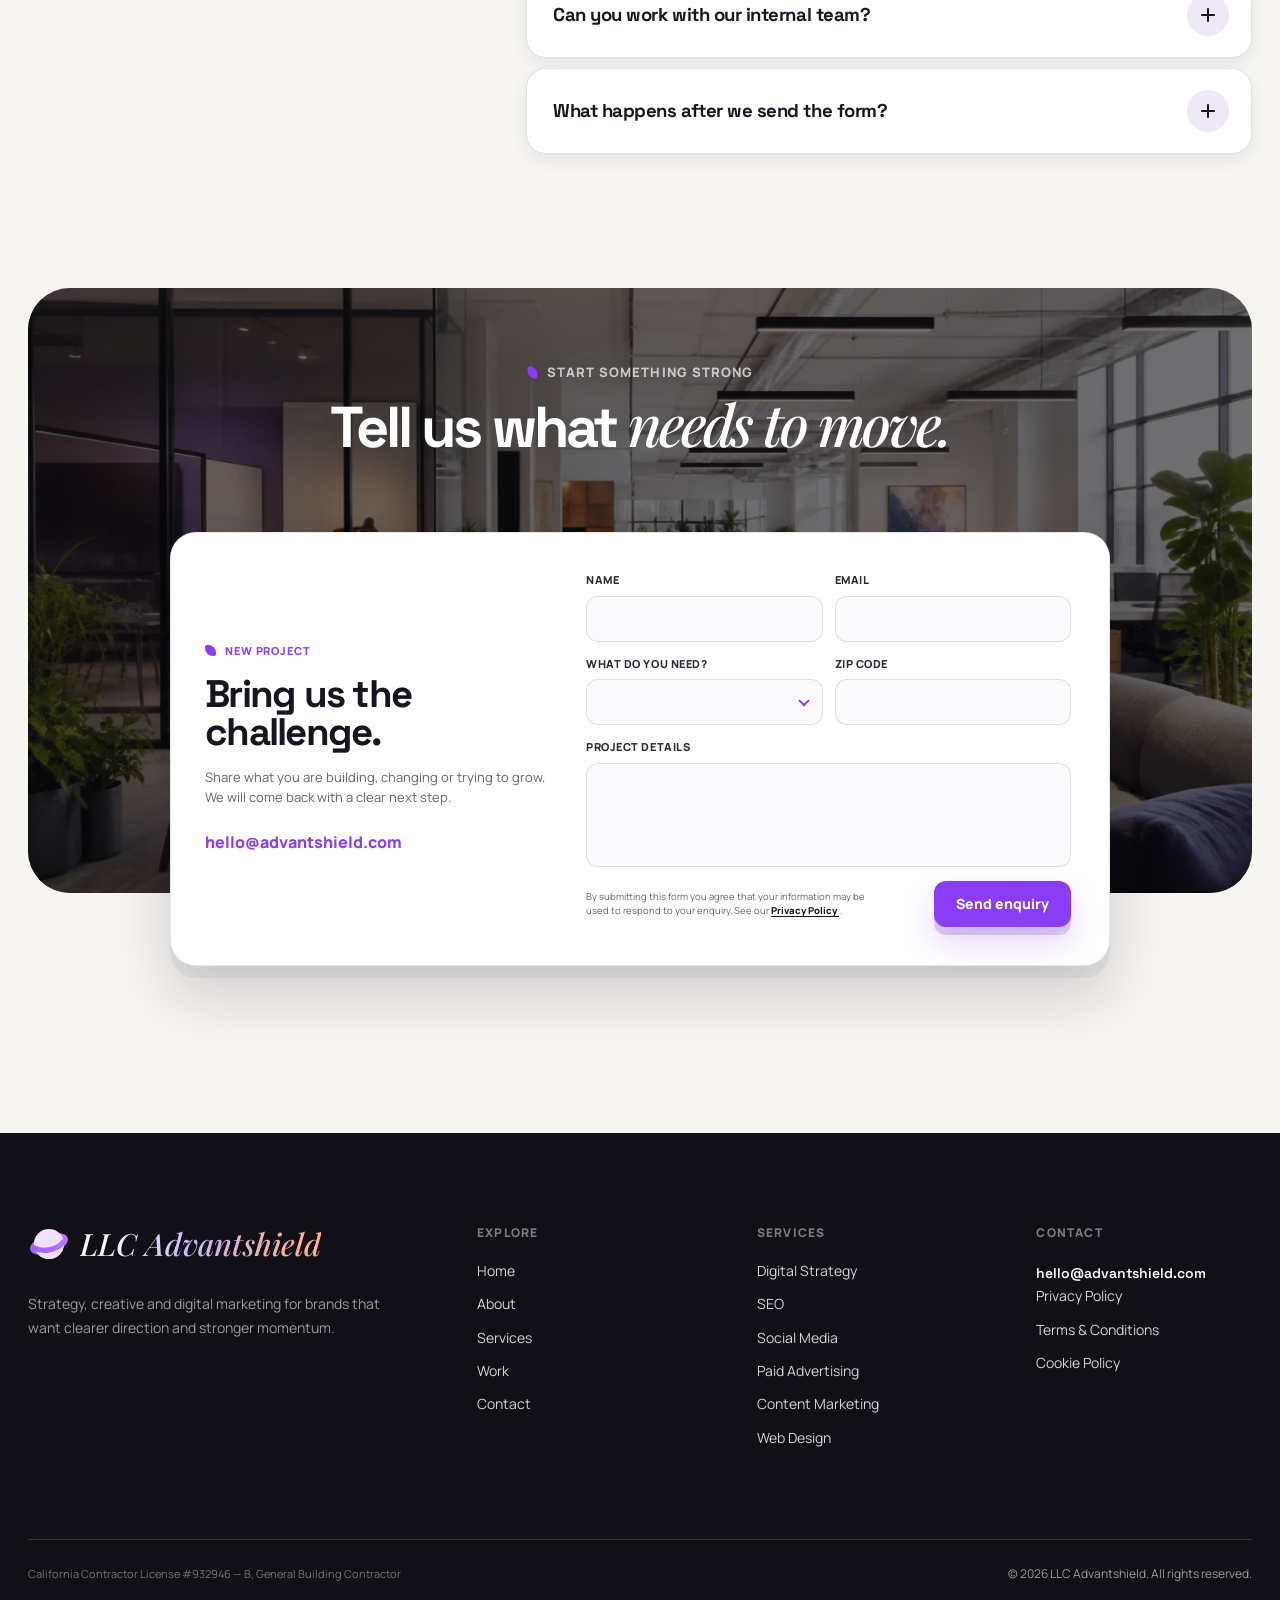
==== commit 7857c9f1: "+" ====
--- a/index.html
+++ b/index.html
@@ -524,7 +524,7 @@
 
             <div class="menu-panel__gallery-item">
                 <img
-                    src="assets/images/local/team-collaboration.webp"
+                    src="assets/images/local/analytics-dashboard.webp"
                     alt=""
                     width="700"
                     height="547"
@@ -544,7 +544,7 @@
 
             <div class="menu-panel__gallery-item">
                 <img
-                    src="assets/images/local/agency-office.webp"
+                    src="assets/images/local/content-planning.webp"
                     alt=""
                     width="700"
                     height="547"
--- a/assets/css/global.css
+++ b/assets/css/global.css
@@ -524,6 +524,16 @@
 
 .nav-services {
     position: relative;
+}
+
+.nav-services::after {
+    position: absolute;
+    top: 100%;
+    left: 0;
+    display: block;
+    width: 100%;
+    height: 18px;
+    content: "";
 }
 
 .nav-services__trigger {
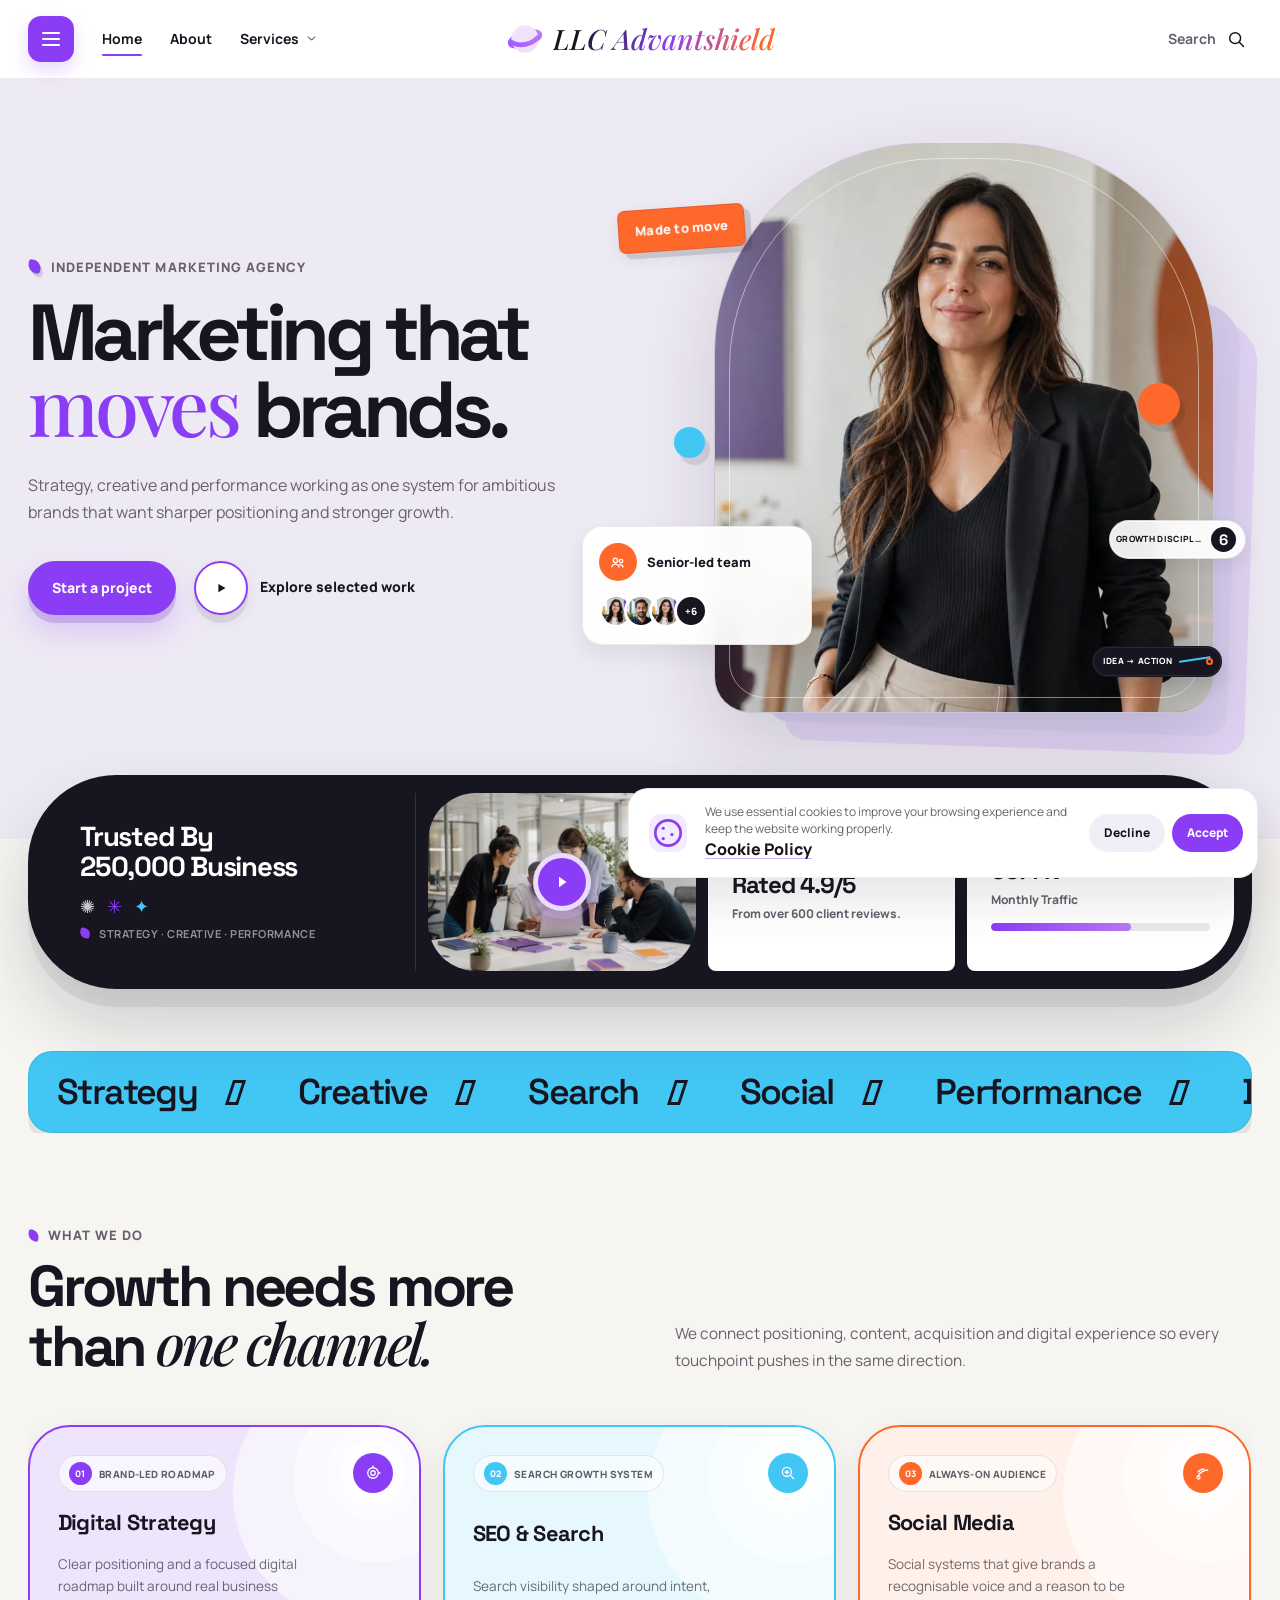
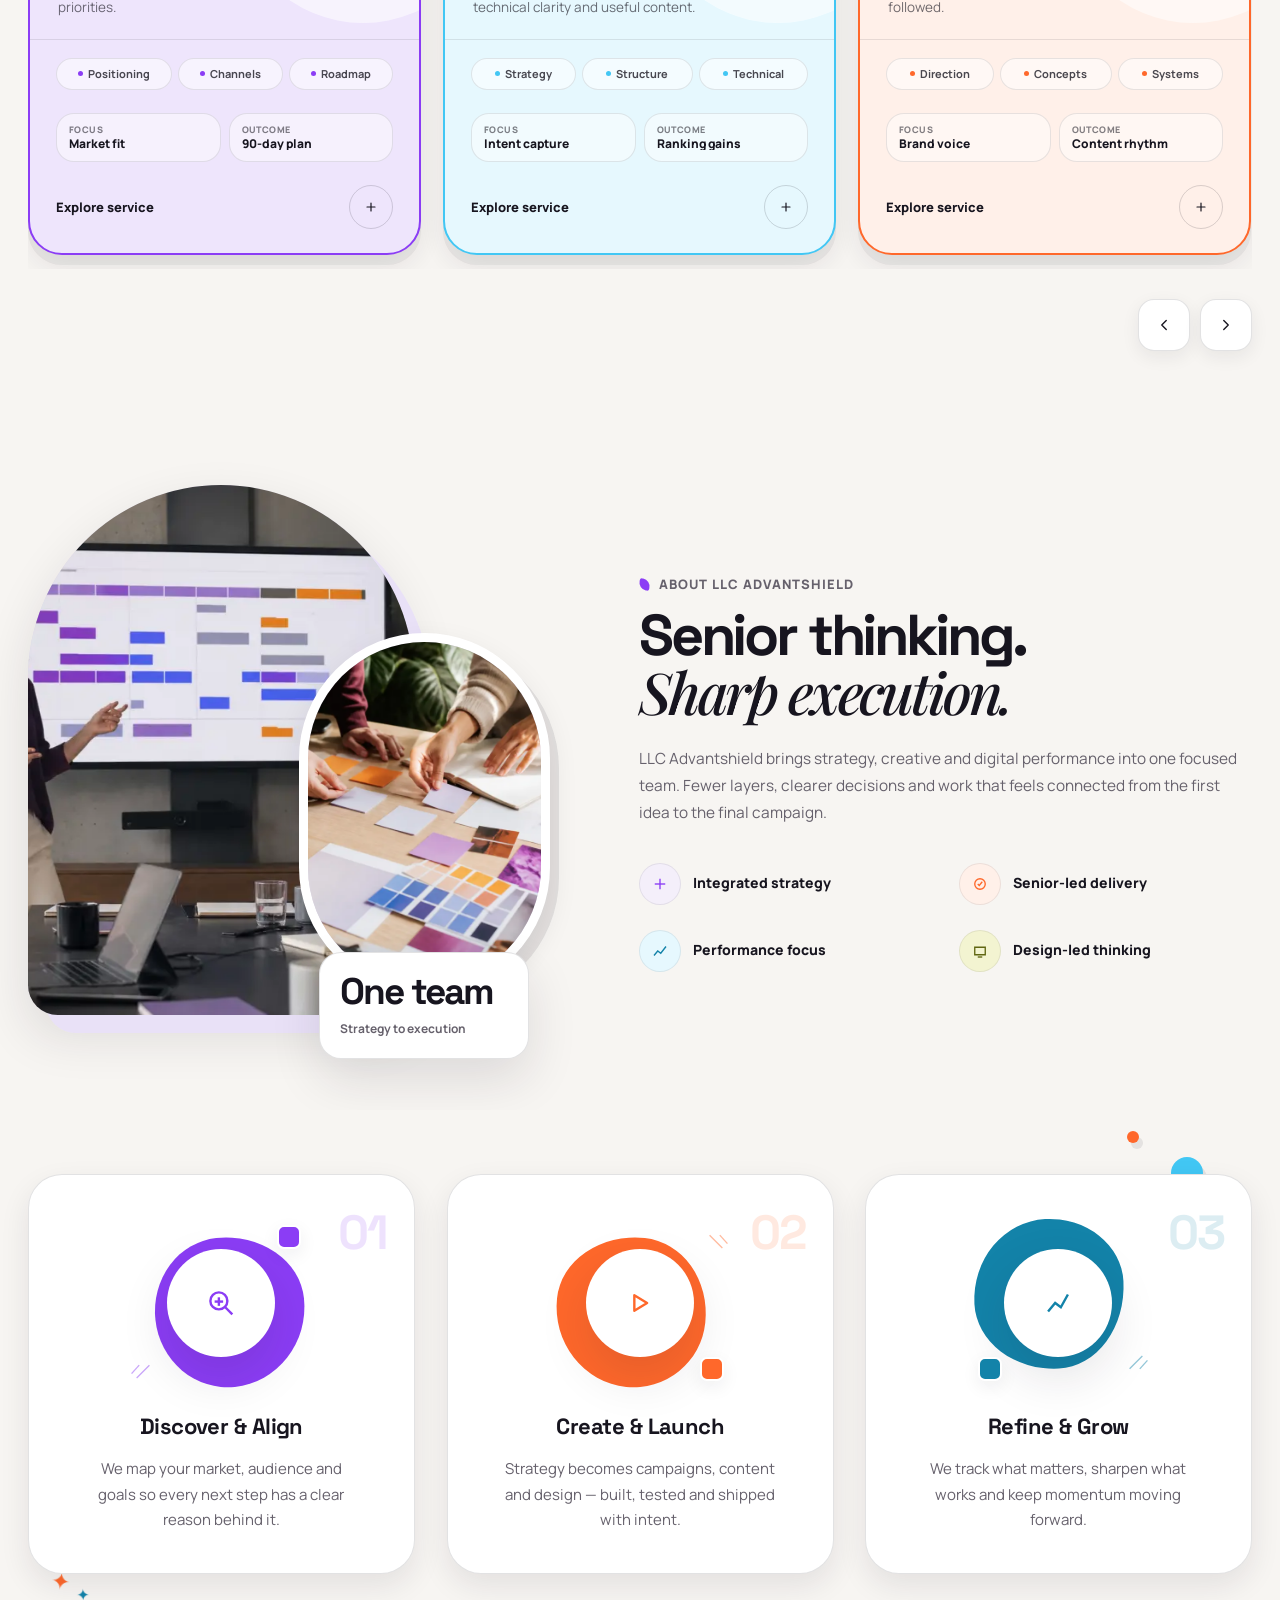
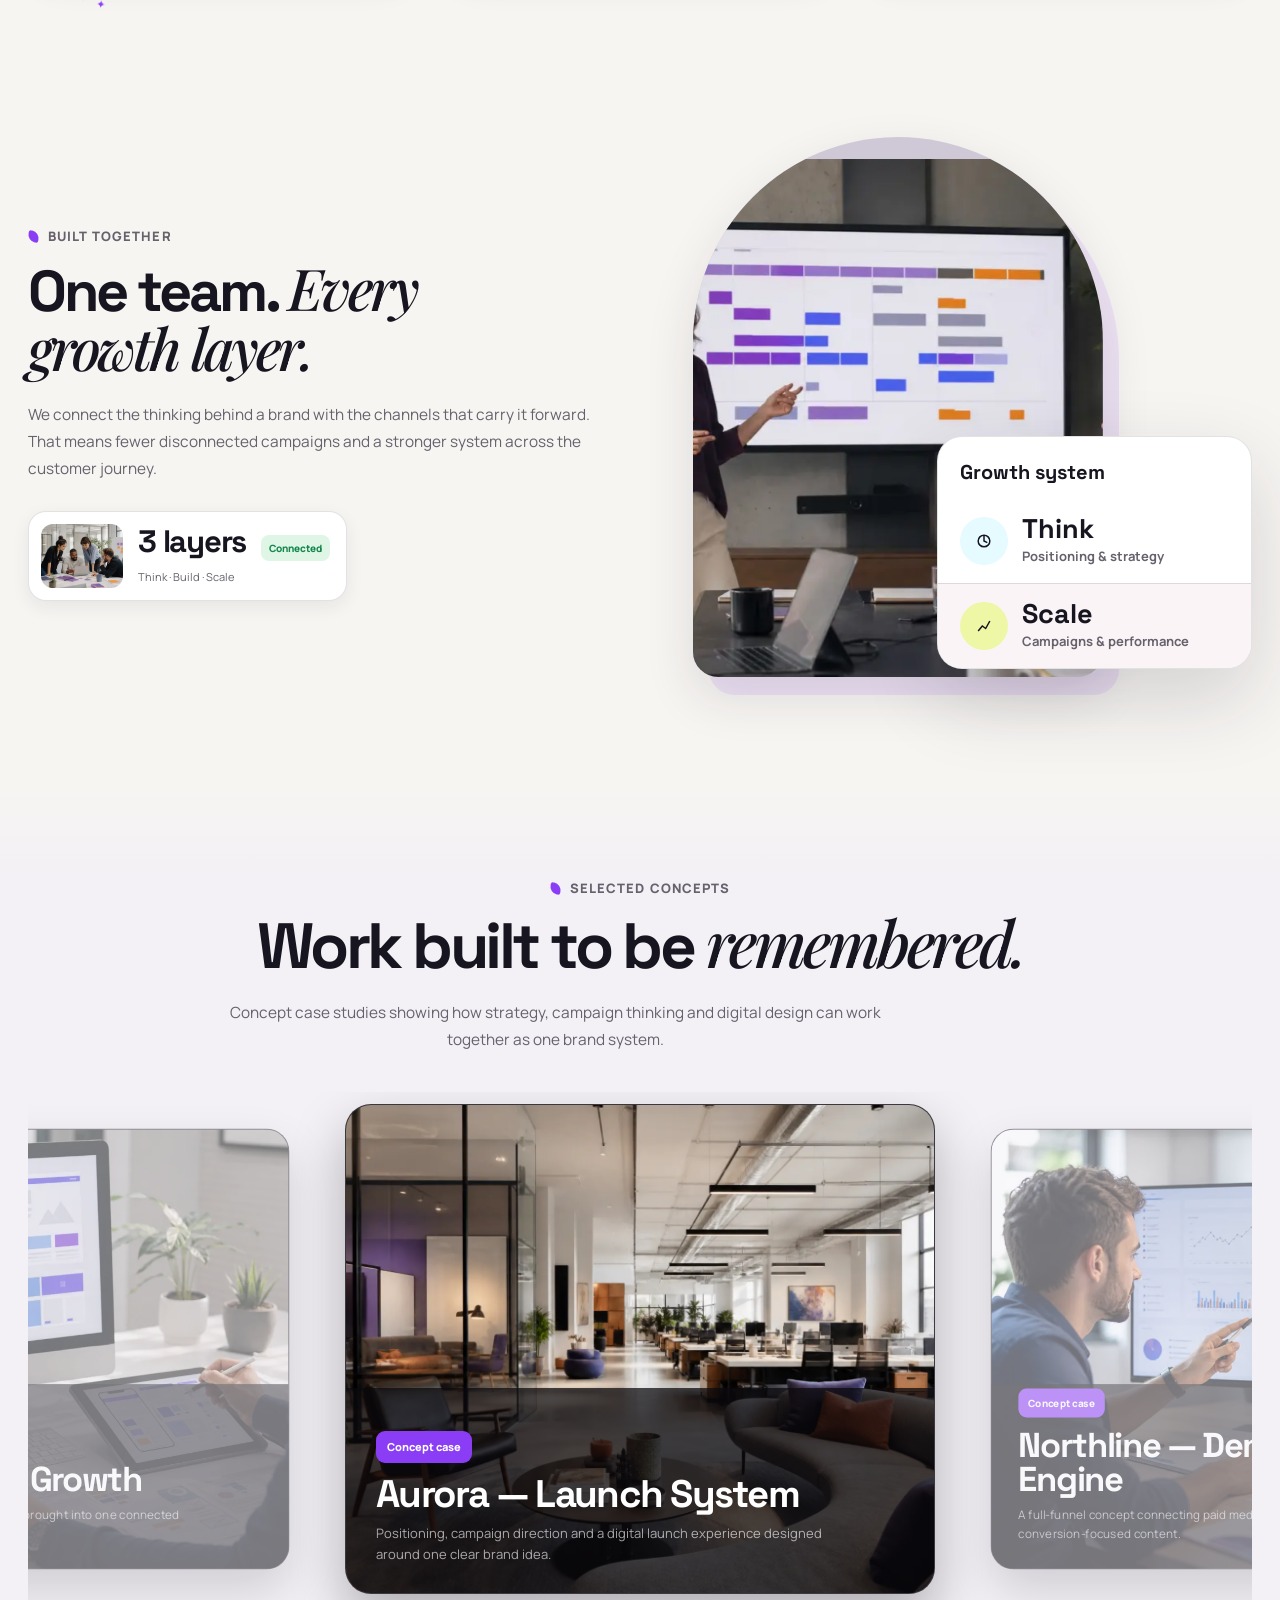
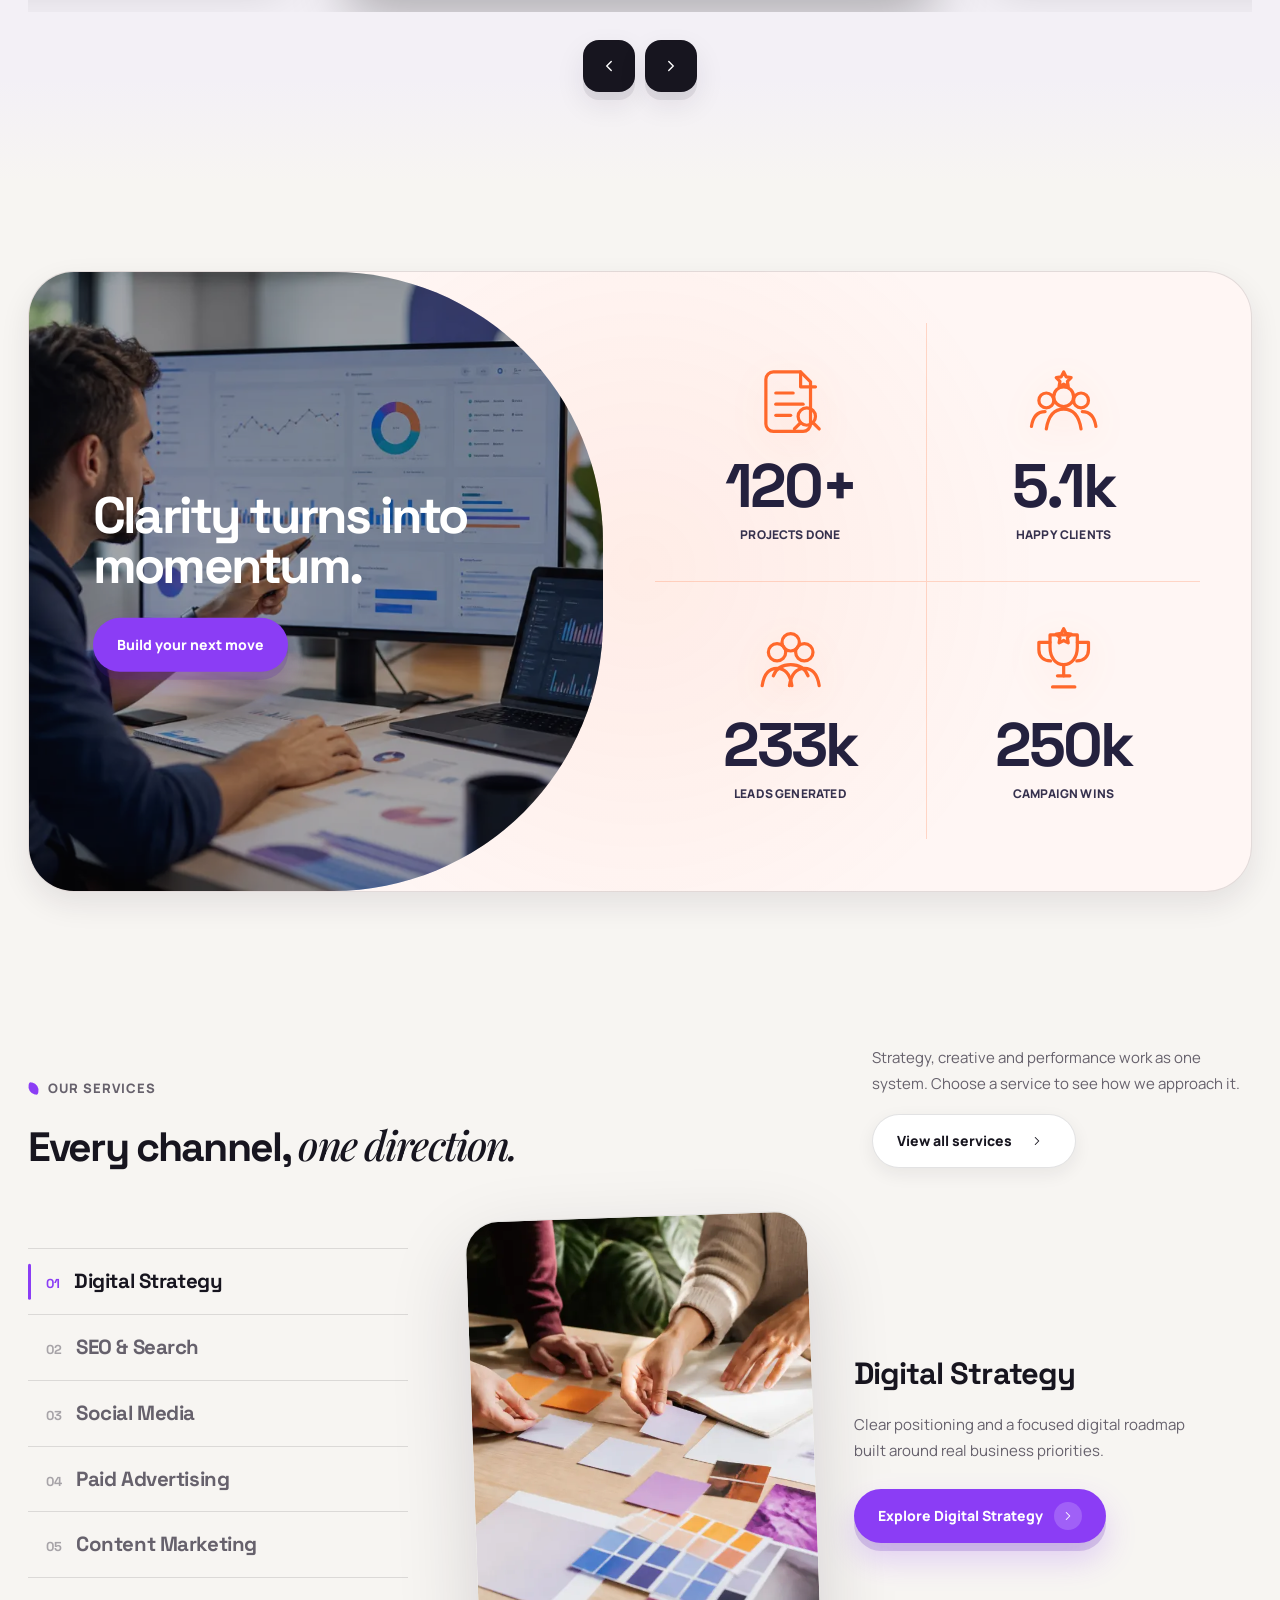
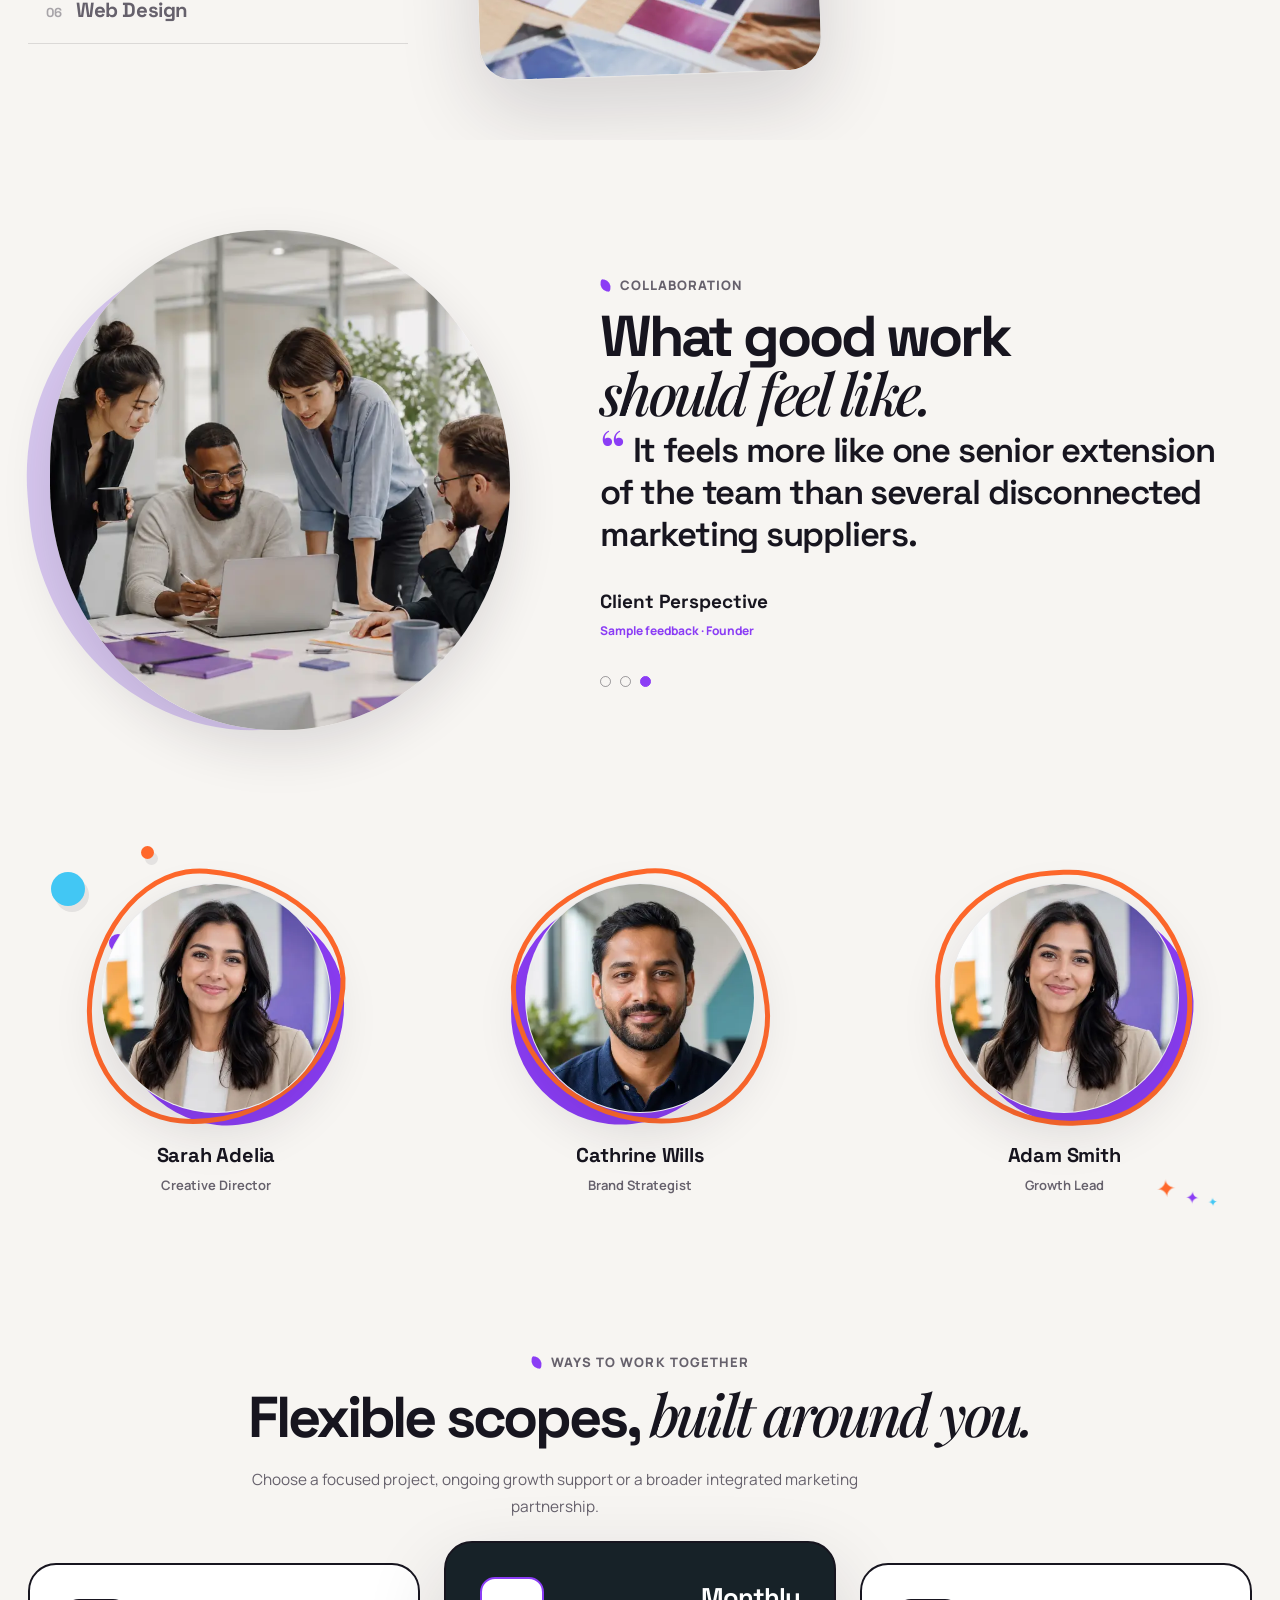
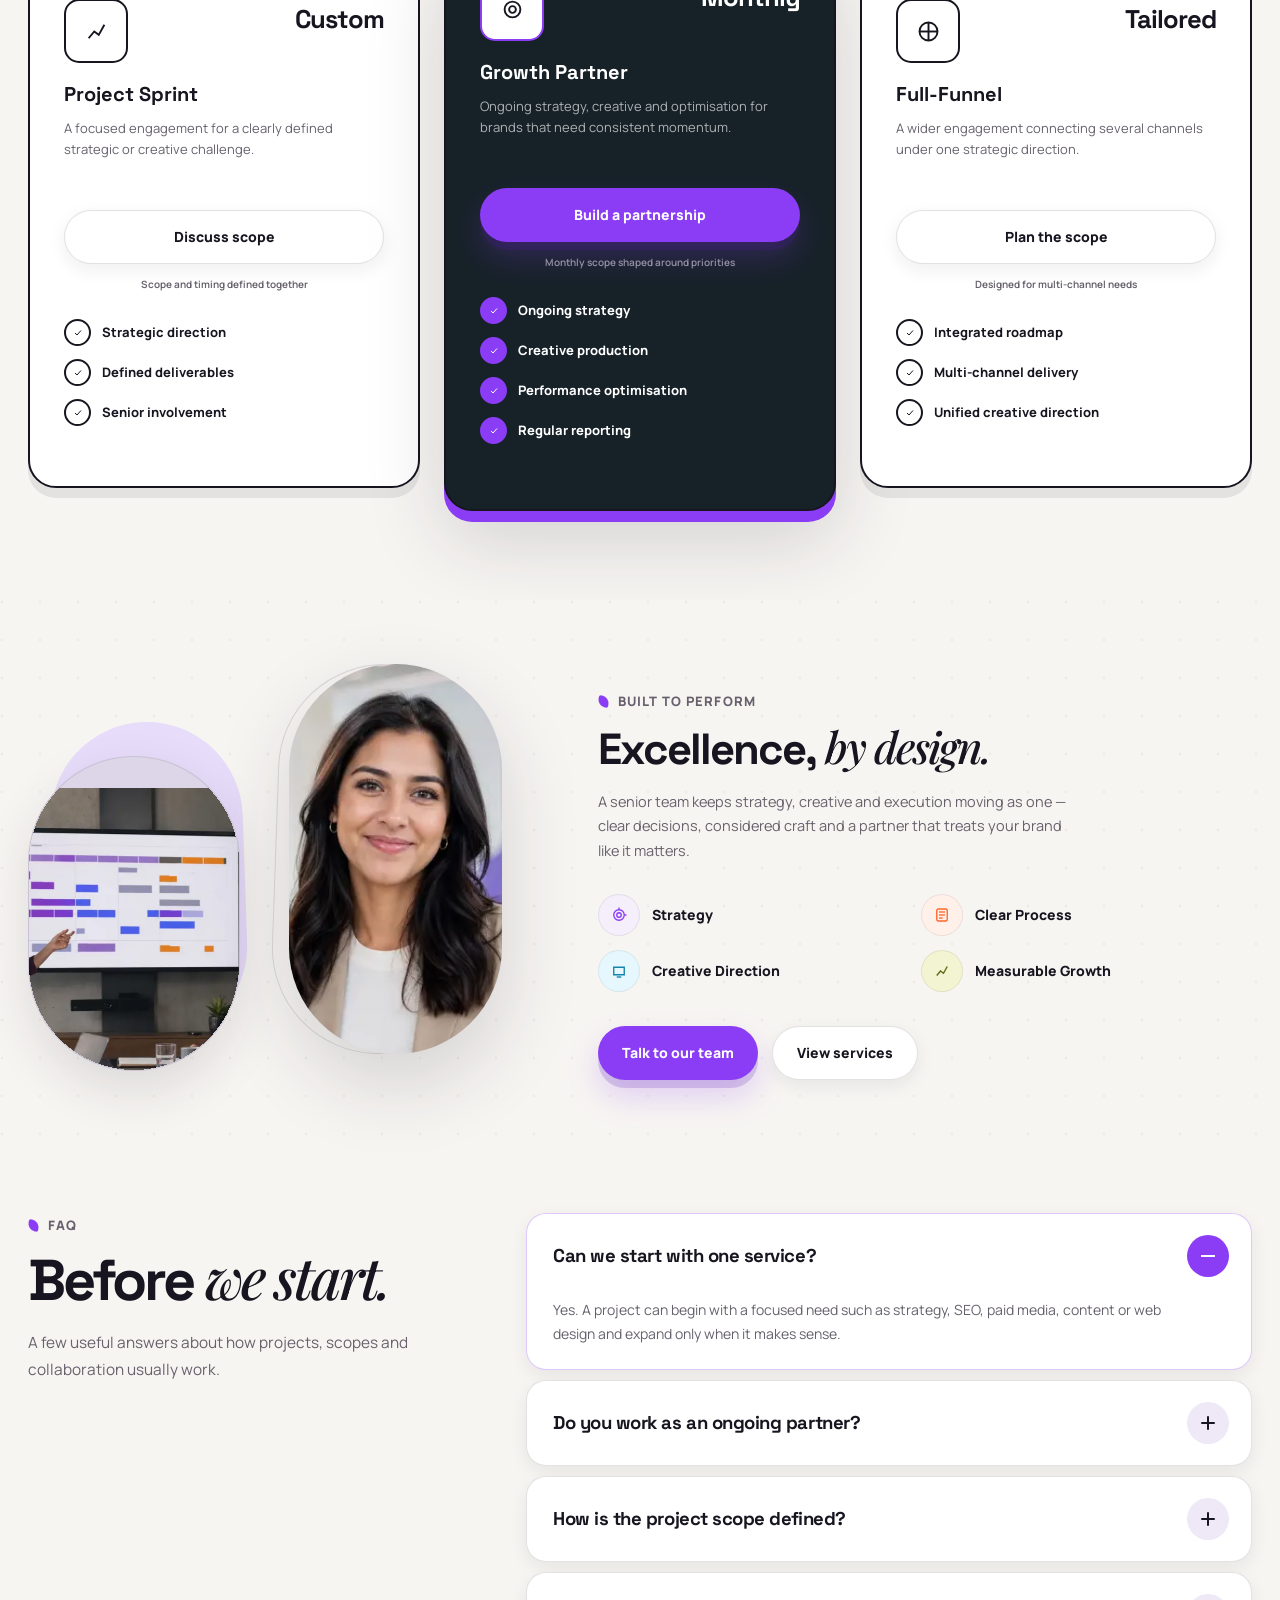
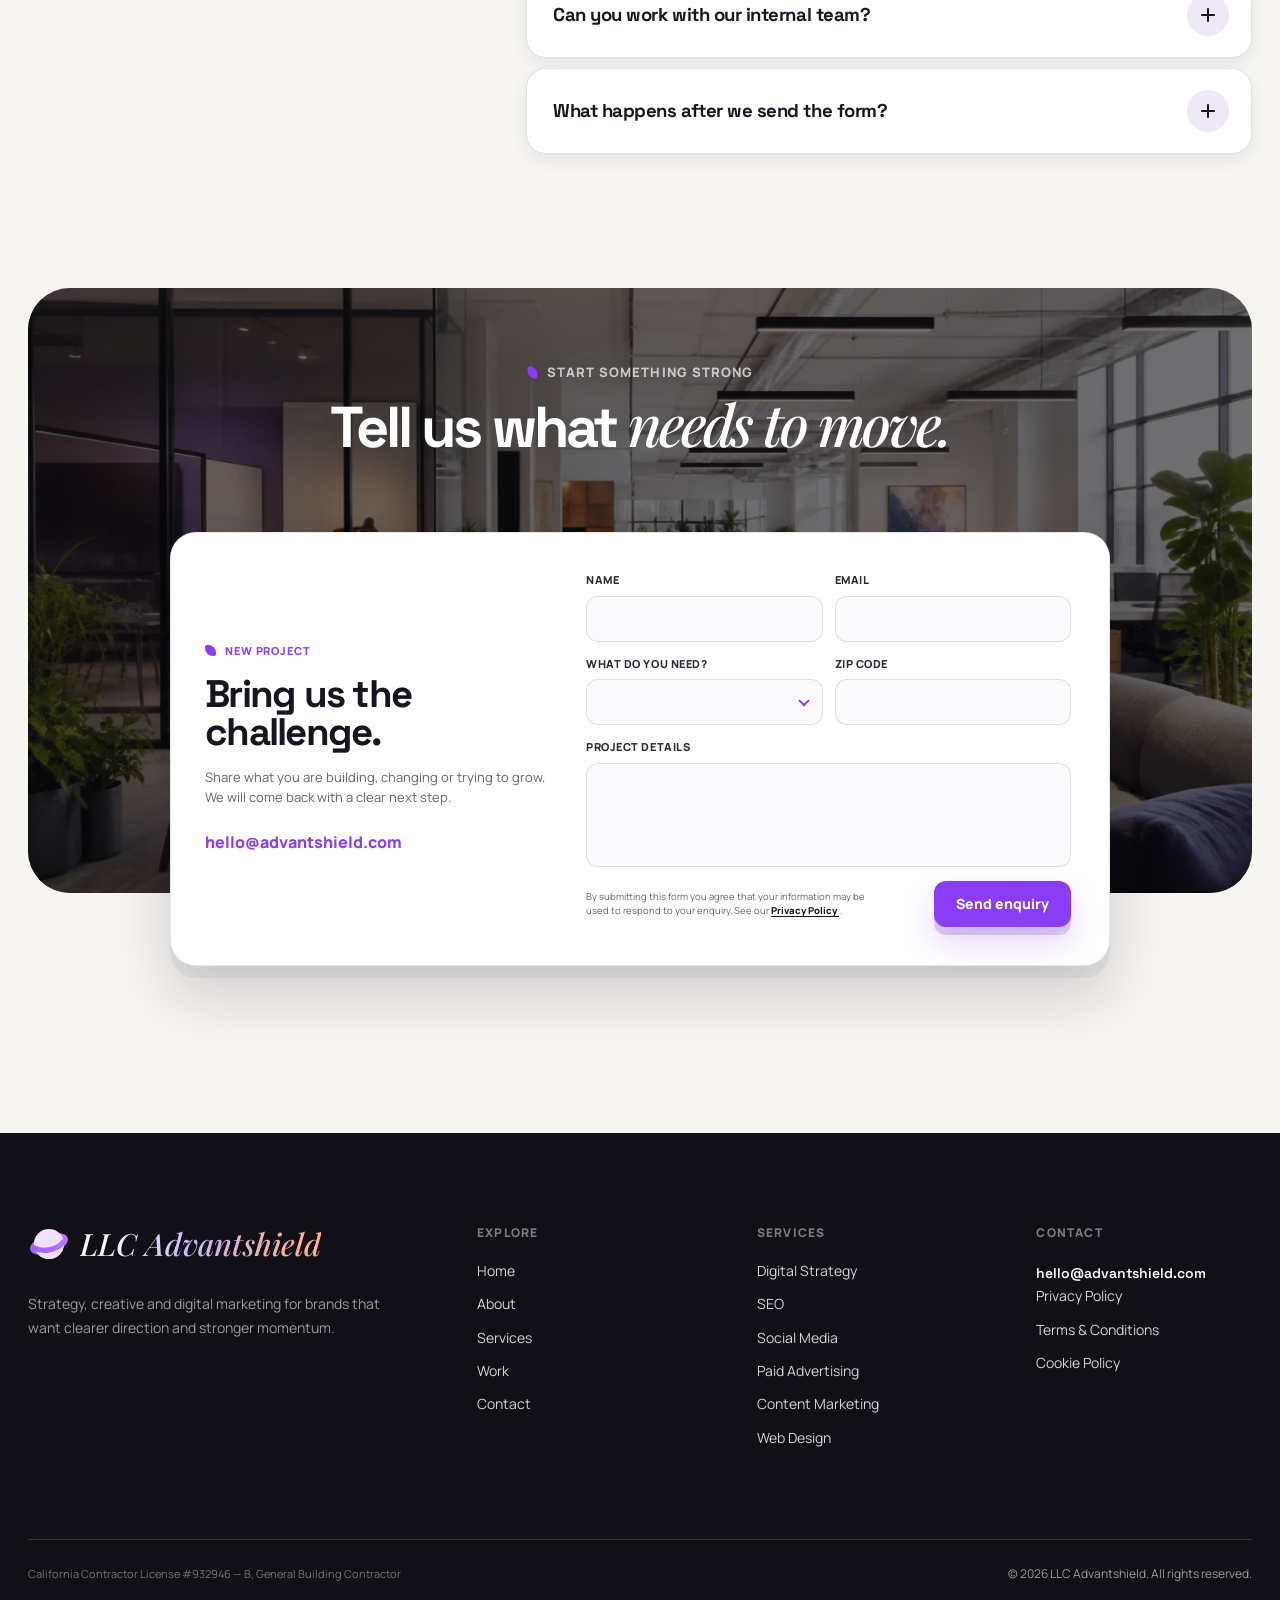
==== commit 0a25ae02: "+" ====
--- a/index.html
+++ b/index.html
@@ -2598,8 +2598,8 @@
 
                             <div class="project-card__media">
                                 <img
-                                    src="assets/images/local/agency-office.webp"
-                                    alt="Creative office environment"
+                                    src="assets/images/local/paid-ads-dashboard.webp"
+                                    alt="Performance marketing dashboard"
                                     width="1200"
                                     height="900"
                                     loading="lazy"
@@ -2640,8 +2640,8 @@
 
                             <div class="project-card__media">
                                 <img
-                                    src="assets/images/local/agency-office.webp"
-                                    alt="Premium modern office"
+                                    src="assets/images/local/client-presentation.webp"
+                                    alt="Client presentation meeting"
                                     width="1200"
                                     height="900"
                                     loading="lazy"
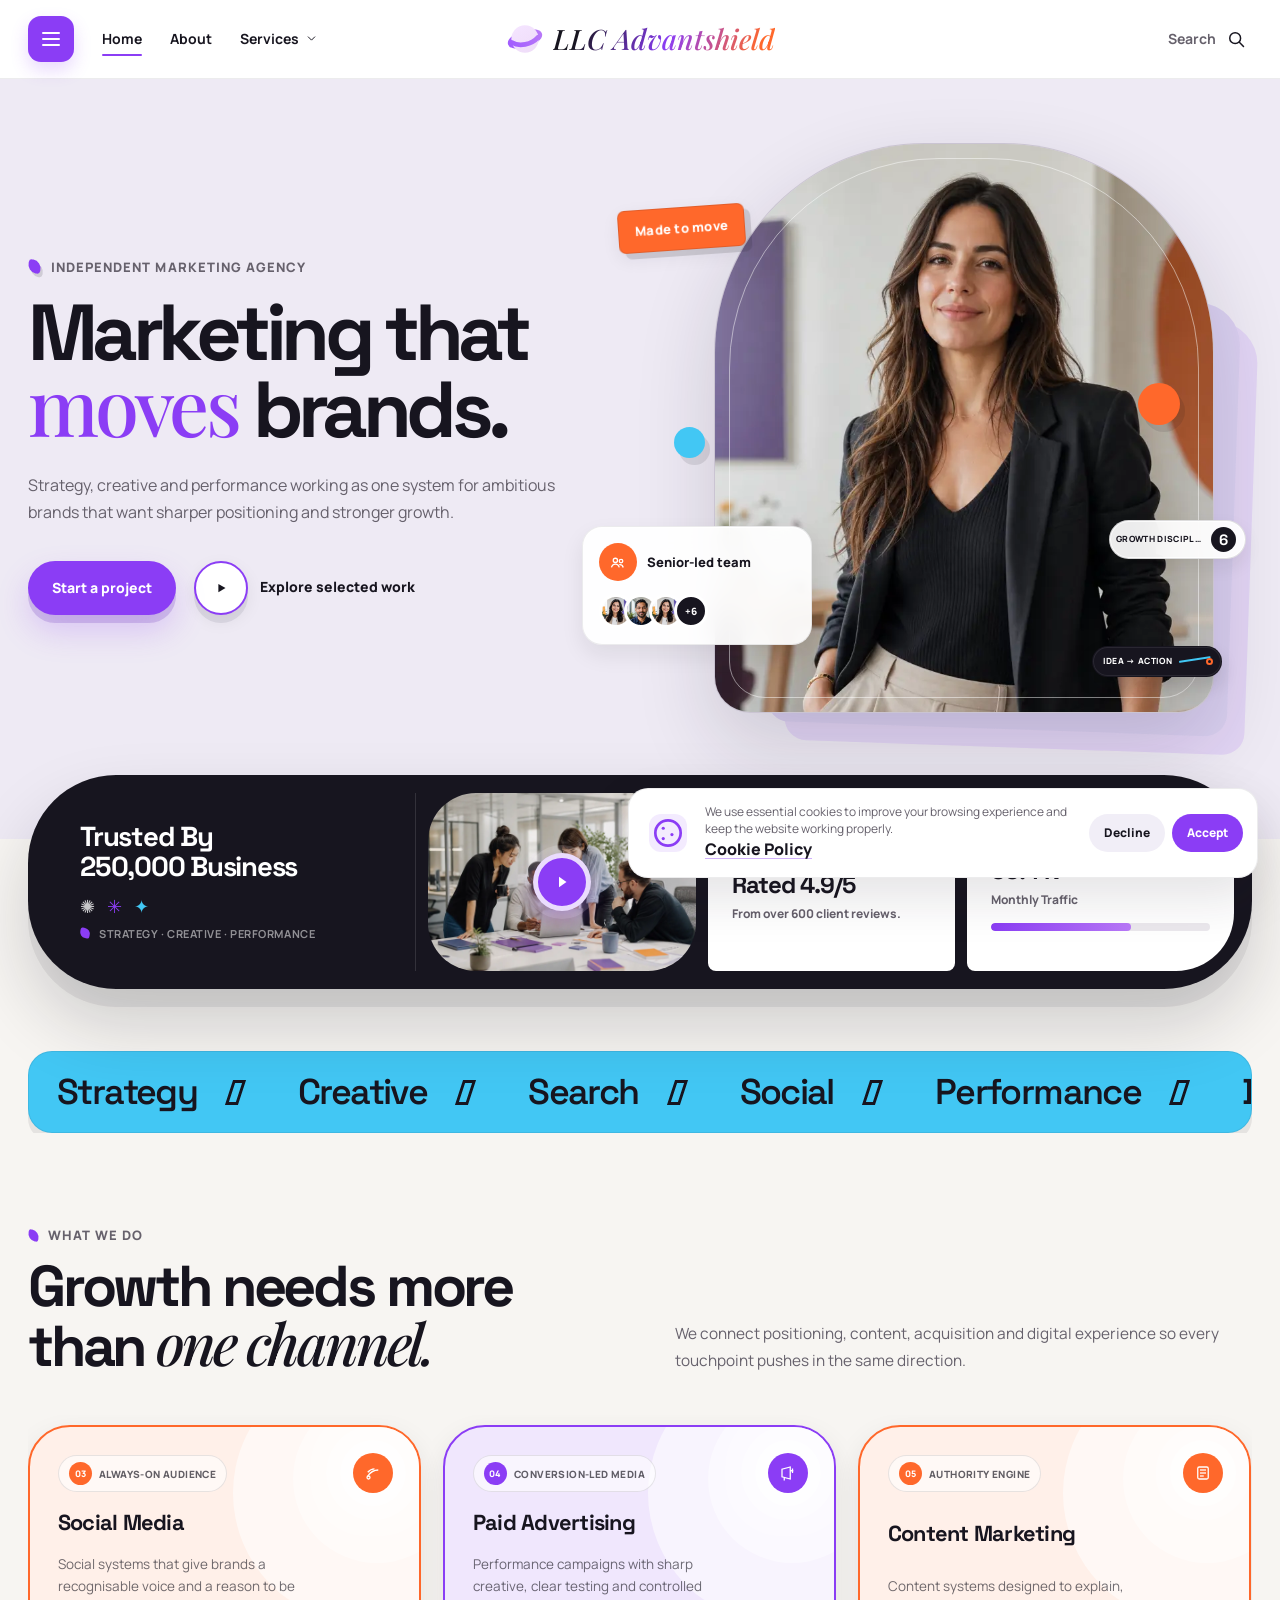
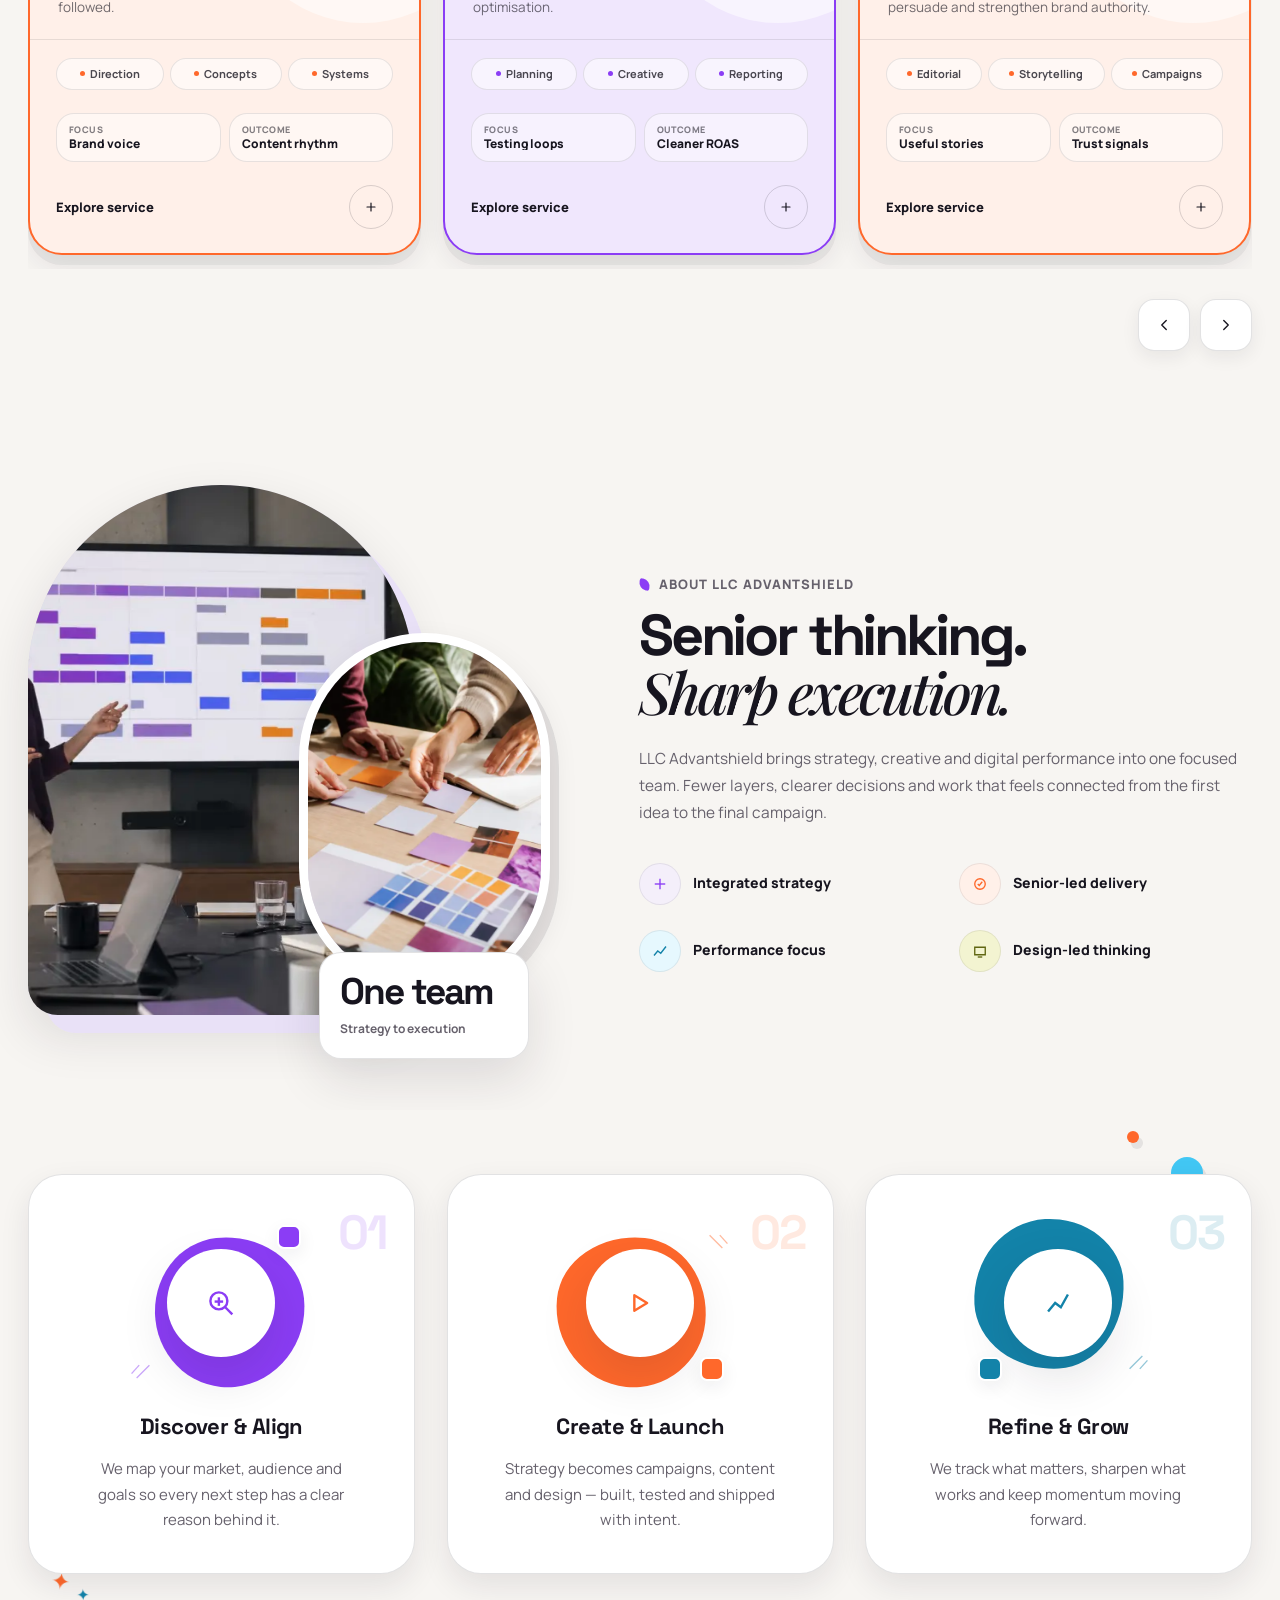
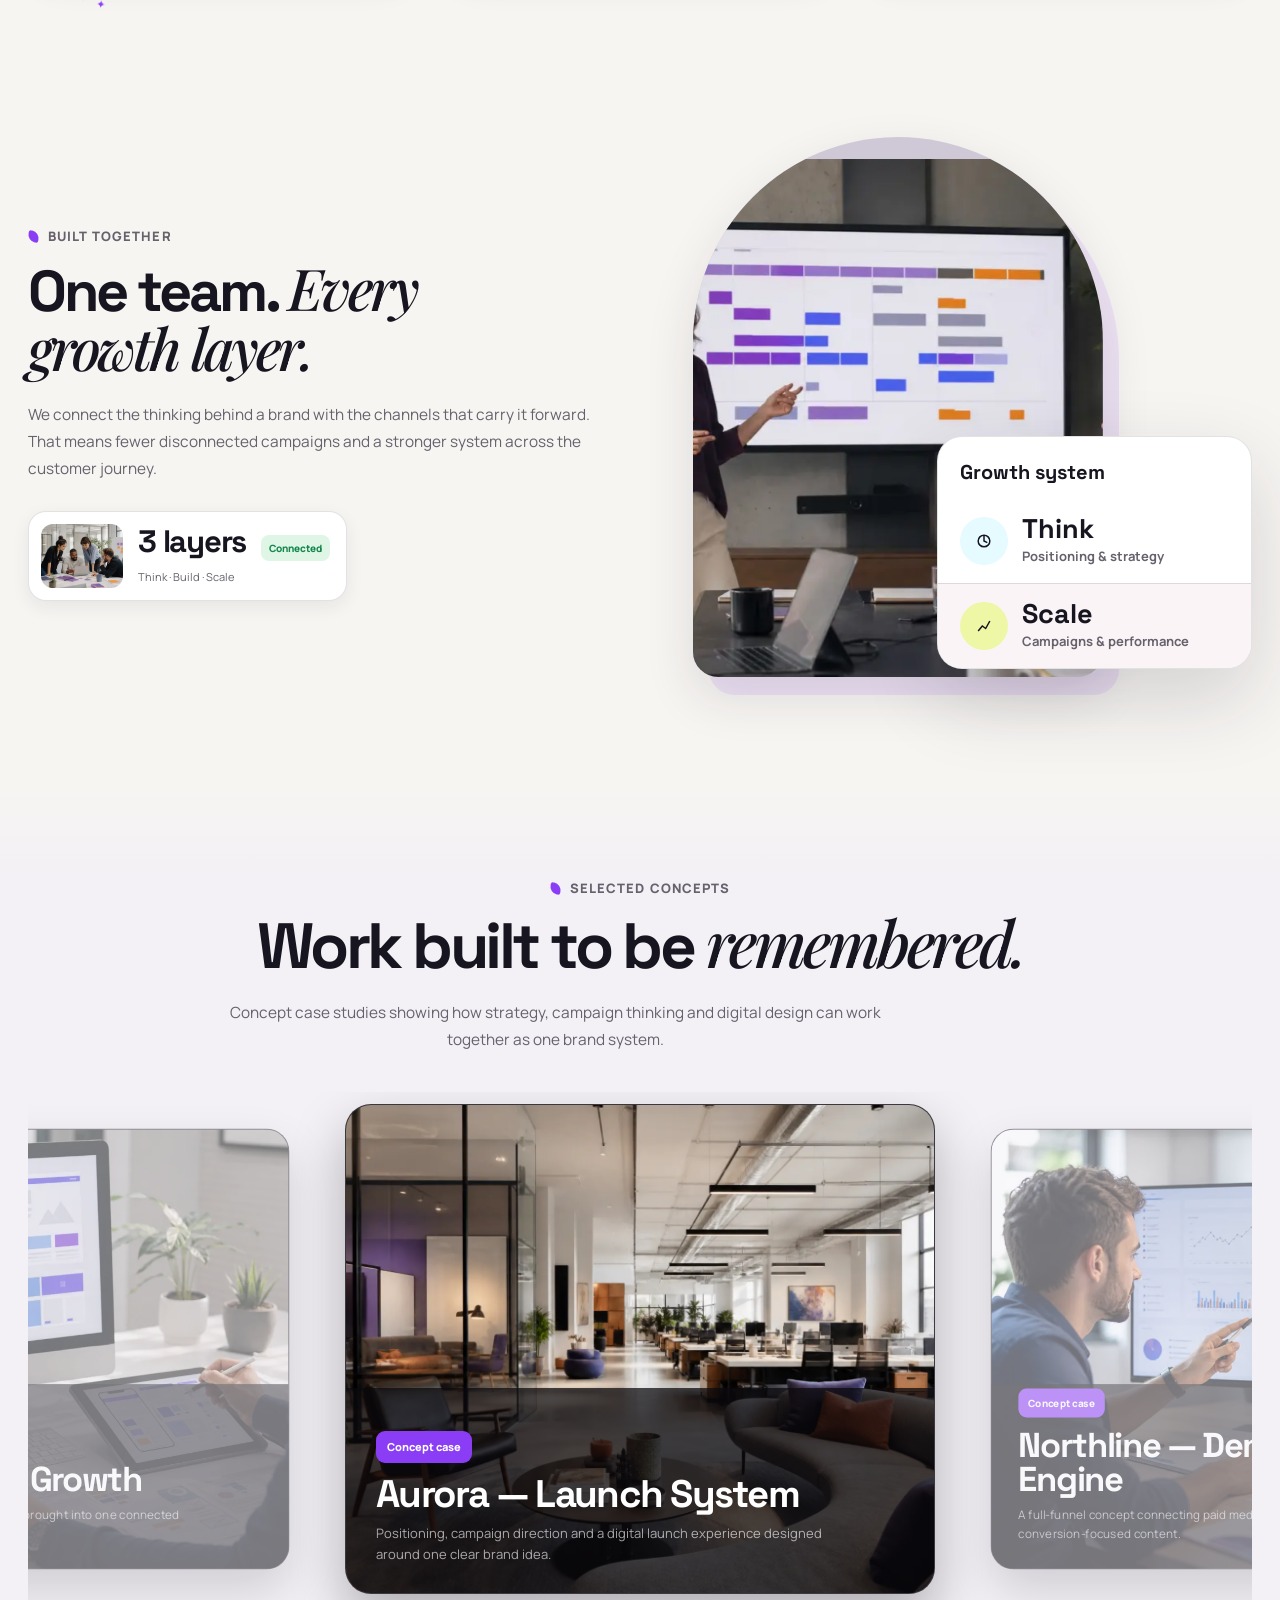
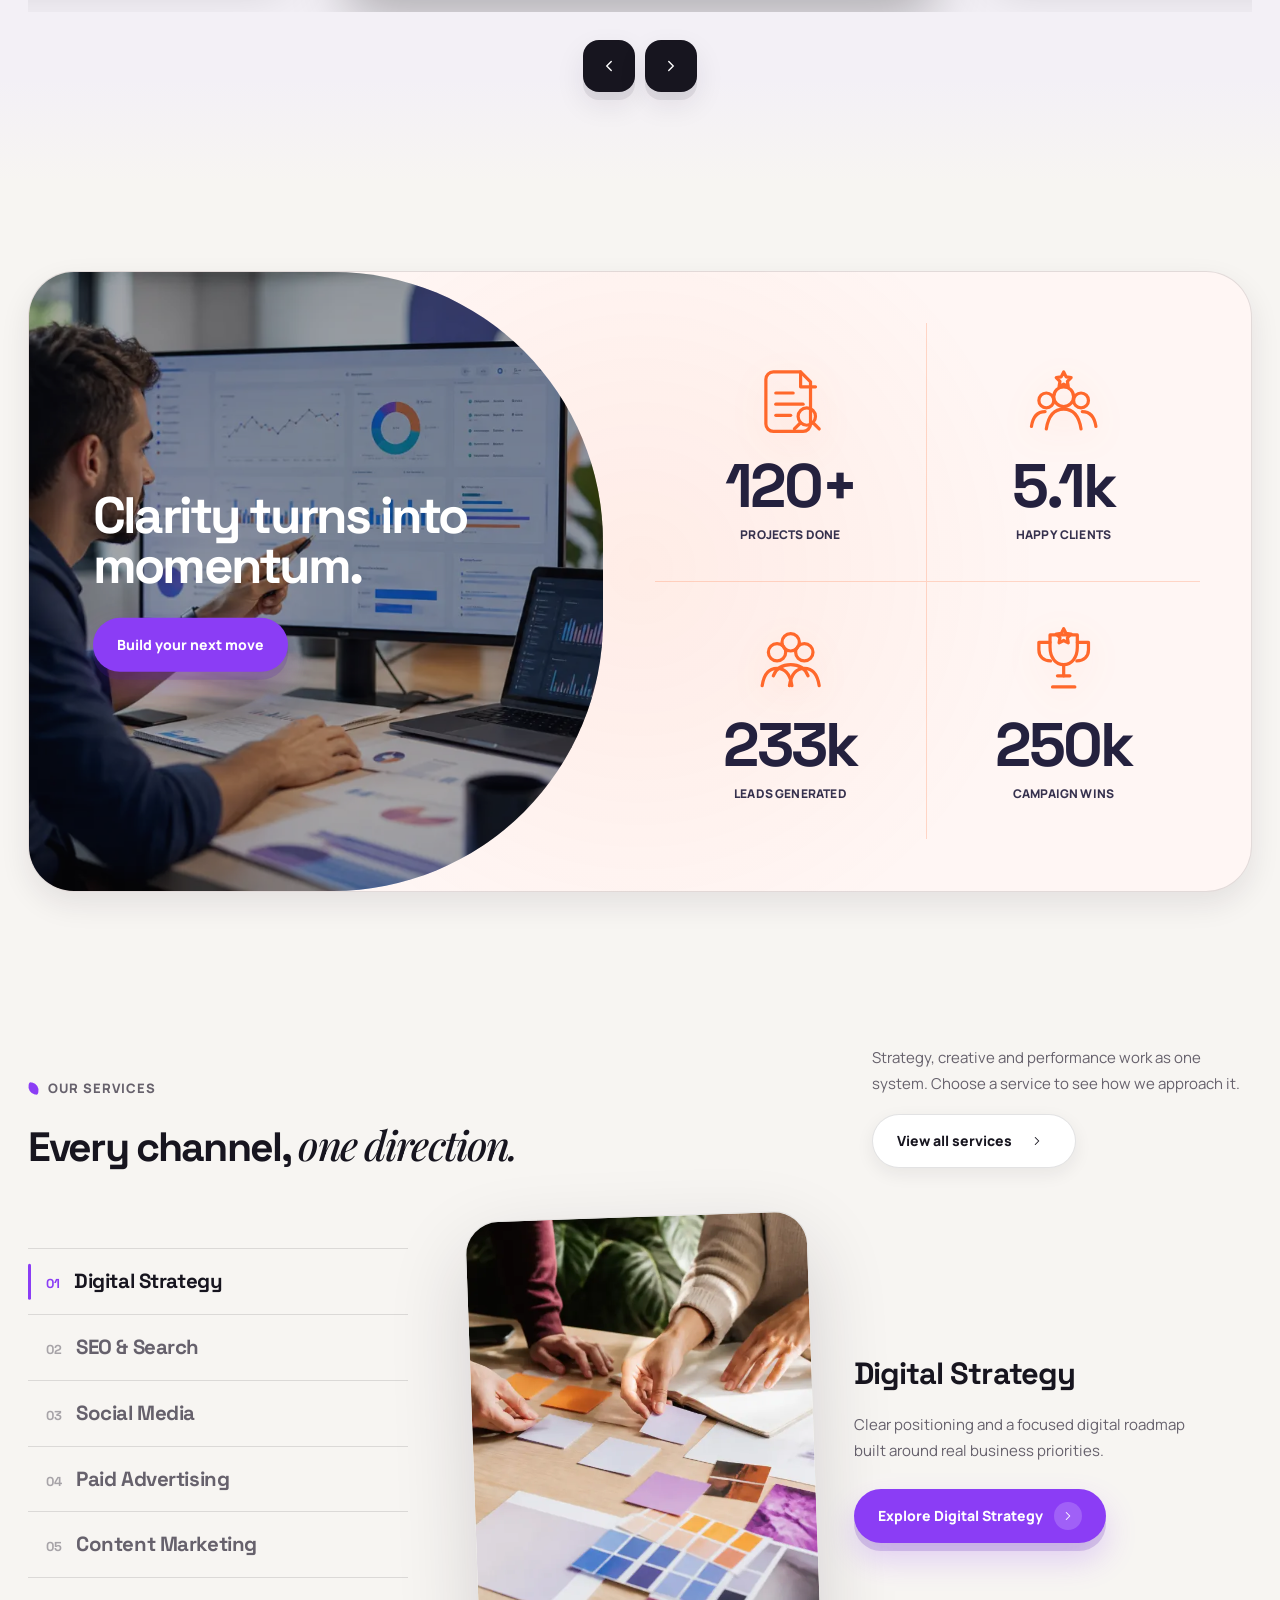
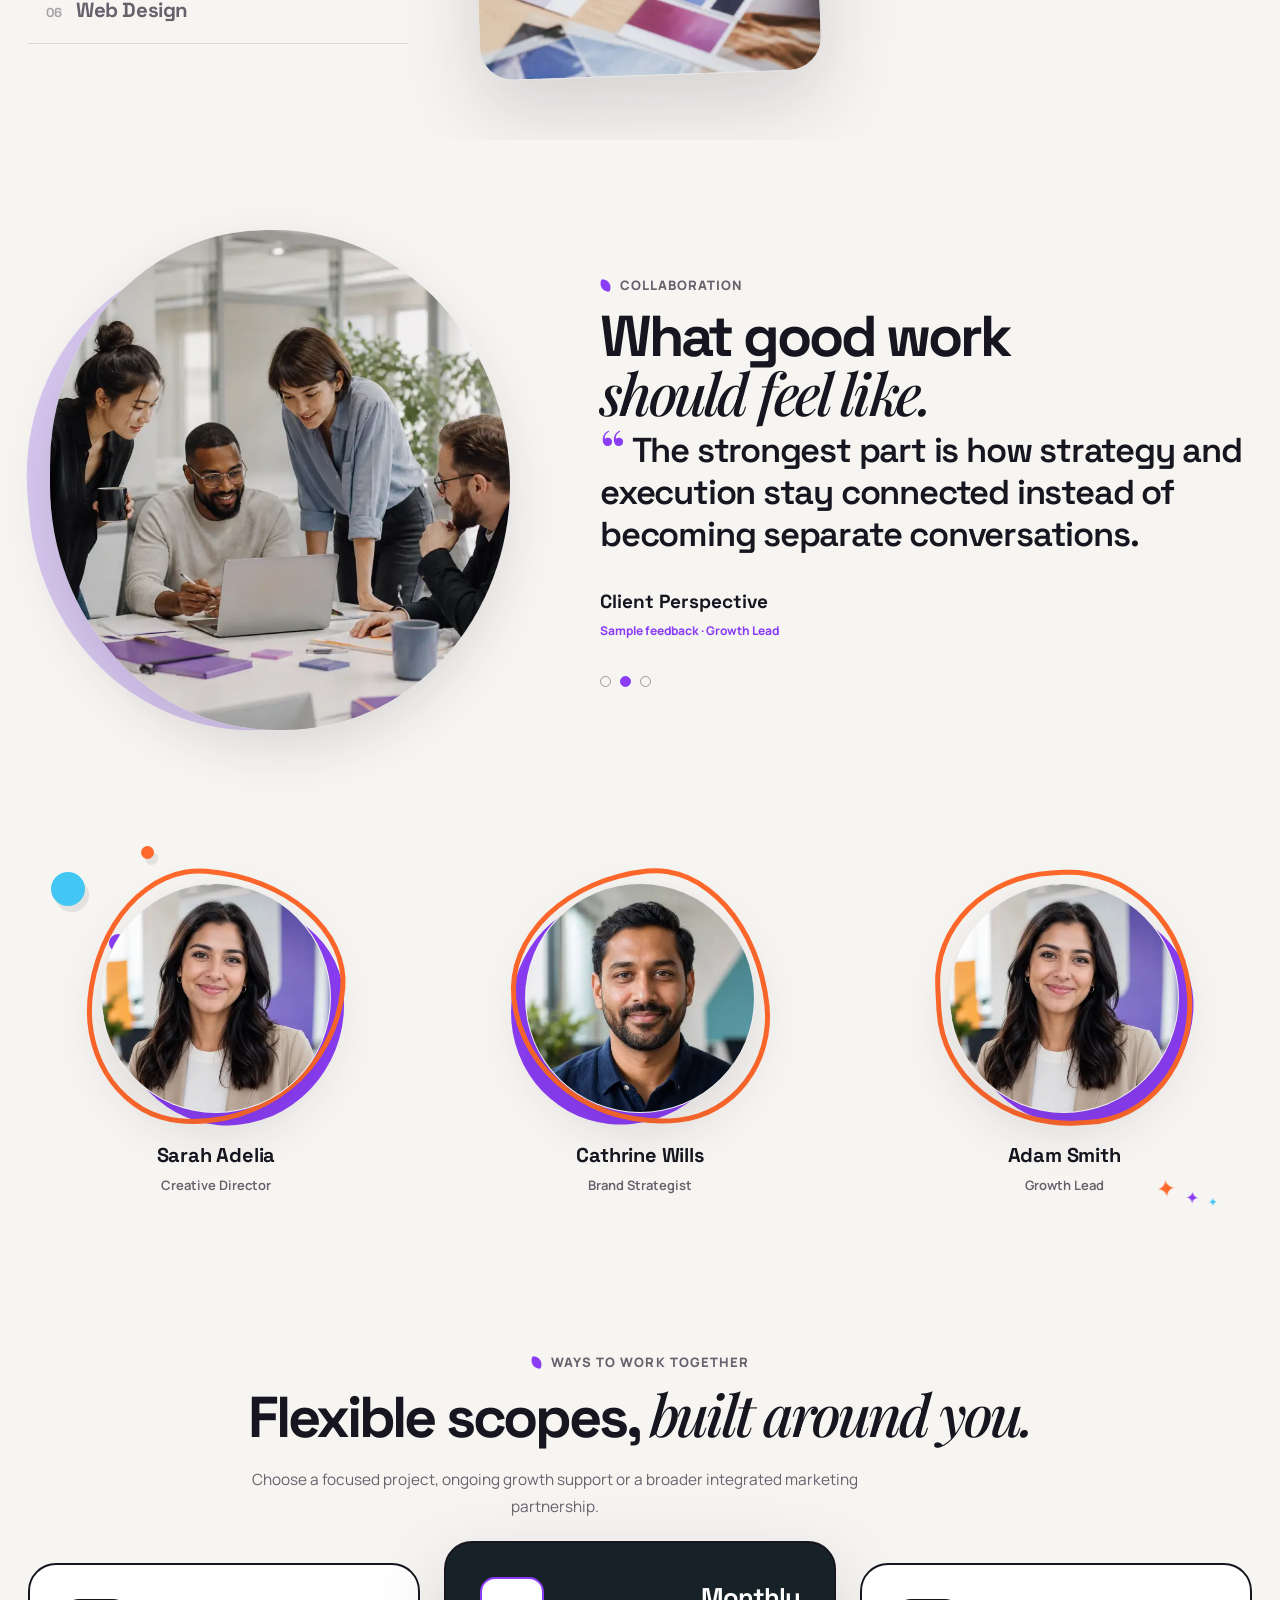
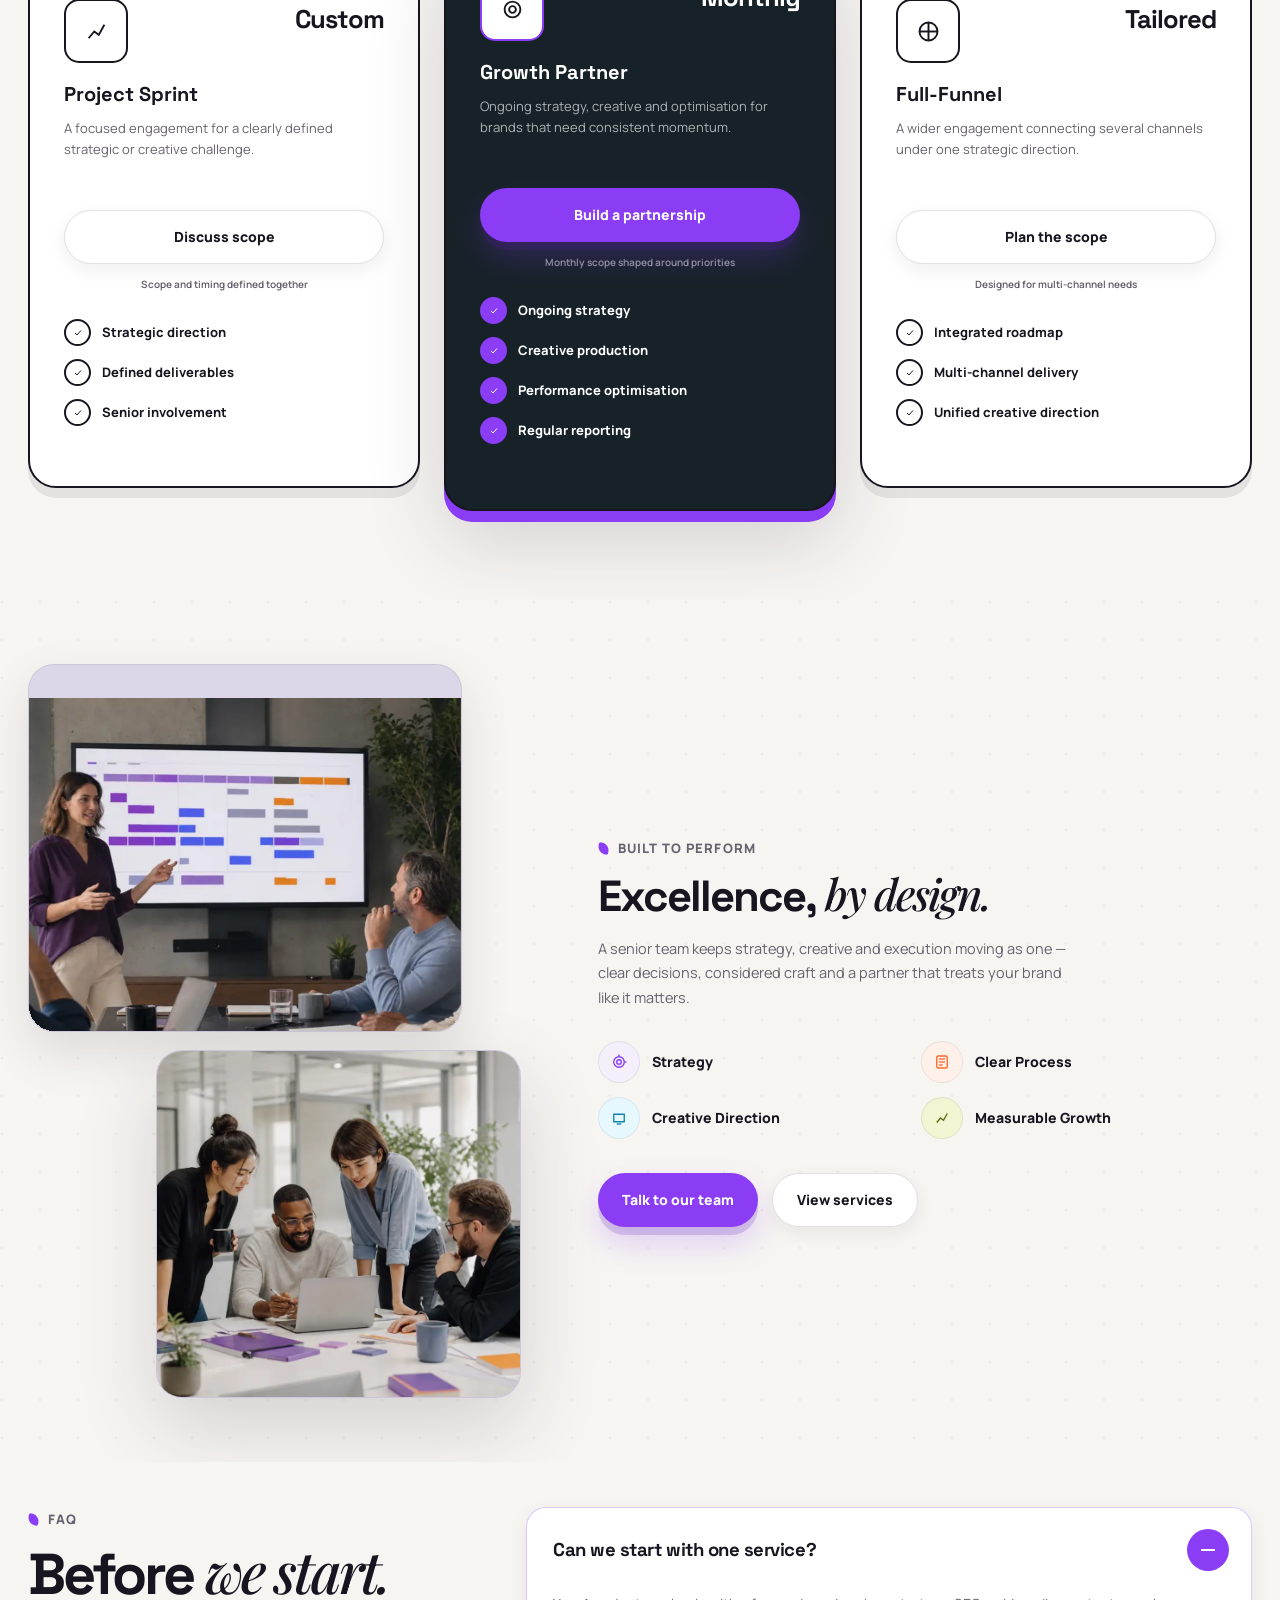
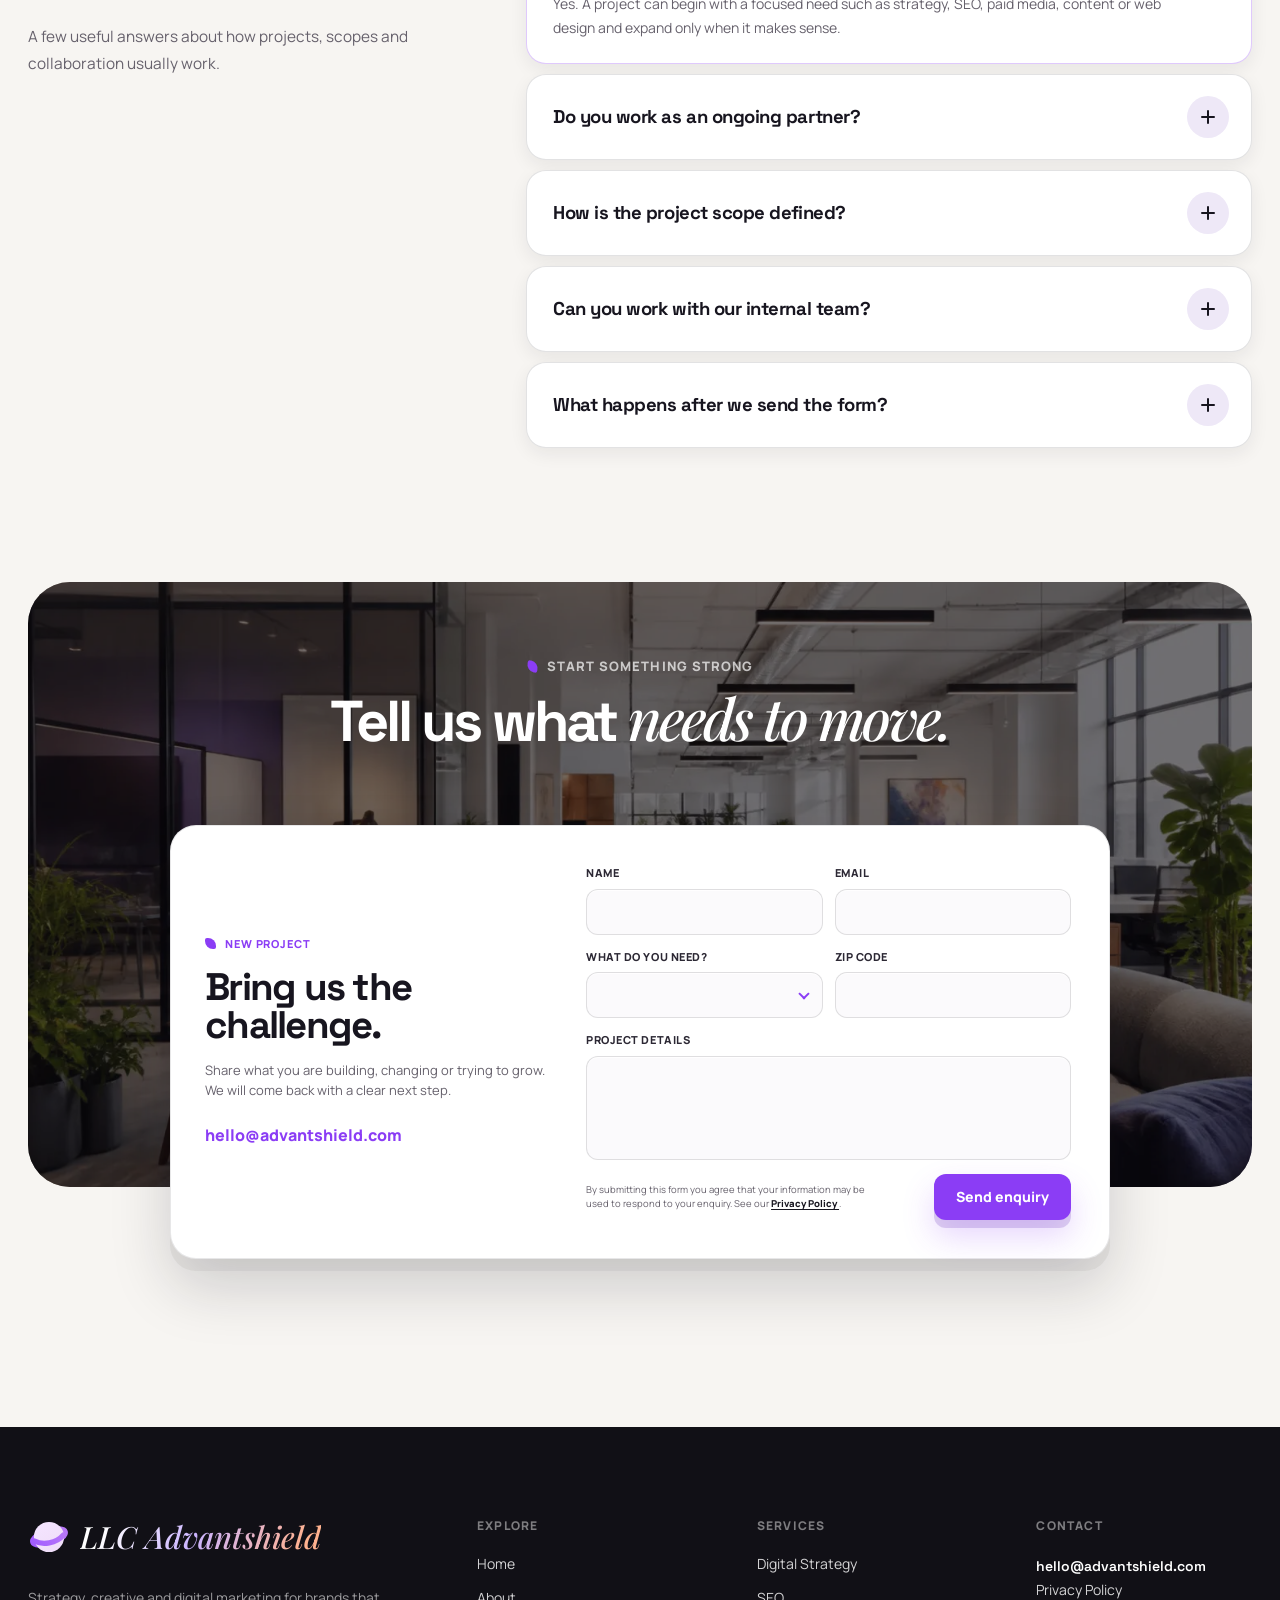
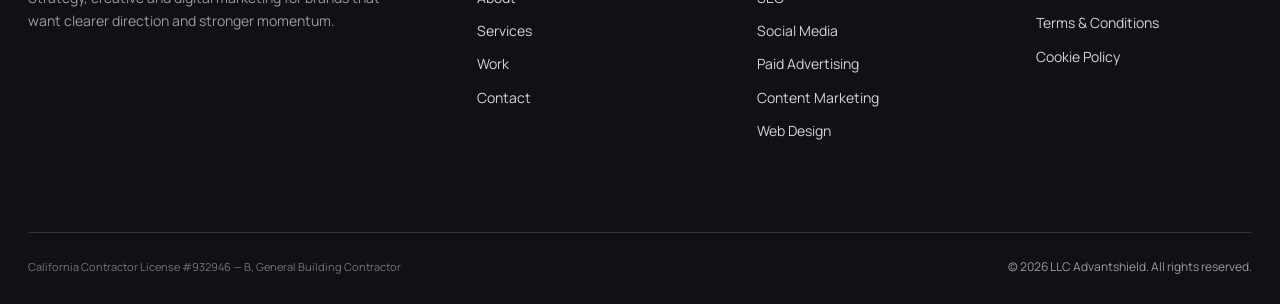
==== commit 402adc5d: "+" ====
--- a/index.html
+++ b/index.html
@@ -4120,8 +4120,8 @@
 
                 <div class="agency-excellence__media agency-excellence__media--secondary">
                     <img
-                        src="assets/images/local/avatar-female.webp"
-                        alt="Creative director presenting a concept"
+                        src="assets/images/local/team-collaboration.webp"
+                        alt="Team collaborating on a marketing concept"
                         width="650"
                         height="780"
                         loading="lazy"
--- a/assets/css/index.css
+++ b/assets/css/index.css
@@ -2546,36 +2546,27 @@
 
 .agency-excellence__visual {
     position: relative;
-    min-height: 440px;
+    display: grid;
+    max-width: 500px;
+    gap: 18px;
+    min-height: 0;
 }
 
 .agency-excellence__backplate {
-    position: absolute;
-    top: 58px;
-    left: 5%;
-    width: 39%;
-    height: 320px;
-    border-radius: 999px;
-    background: #e7dcf9;
-    transform: rotate(-2deg);
+    display: none;
 }
 
 .agency-excellence__outline {
-    position: absolute;
-    top: 0;
-    right: 7%;
-    z-index: 1;
-    width: 43%;
-    height: 390px;
-    border: 1.5px solid var(--color-border);
-    border-radius: 999px;
-    transform: rotate(2deg);
+    display: none;
 }
 
 .agency-excellence__media {
-    position: absolute;
+    position: relative;
     overflow: hidden;
+    border: 1px solid rgba(23, 21, 31, 0.08);
+    border-radius: 26px;
     background: #ddd6e8;
+    box-shadow: var(--shadow-md);
 }
 
 .agency-excellence__media img {
@@ -2585,24 +2576,14 @@
 }
 
 .agency-excellence__media--primary {
-    top: 92px;
-    left: 0;
-    z-index: 2;
-    width: 43%;
-    height: 315px;
-    border: 1px solid rgba(23, 21, 31, 0.1);
-    border-radius: 999px;
-    box-shadow: var(--shadow-md);
+    width: 88%;
+    aspect-ratio: 1.18;
 }
 
 .agency-excellence__media--secondary {
-    top: 0;
-    right: 4%;
-    z-index: 3;
-    width: 43%;
-    height: 390px;
-    border: 0;
-    border-radius: 999px;
+    width: 74%;
+    aspect-ratio: 1.05;
+    justify-self: end;
     box-shadow: var(--shadow-lg);
 }
 
@@ -3299,7 +3280,6 @@
 
     .agency-excellence__visual {
         order: 2;
-        min-height: 460px;
         max-width: 480px;
         margin-inline: auto;
     }
@@ -3677,17 +3657,29 @@
     }
 
     .about-agency__features {
-        grid-template-columns: 1fr;
-        justify-items: center;
-        width: min(100%, 360px);
+        grid-template-columns: repeat(2, minmax(0, 1fr));
+        justify-items: stretch;
+        width: min(100%, 420px);
         margin-inline: auto;
-        gap: 10px;
+        gap: 10px 12px;
     }
 
     .about-feature {
         width: 100%;
         justify-content: center;
         text-align: center;
+        gap: 8px;
+        min-height: 46px;
+    }
+
+    .about-feature__icon {
+        width: 34px;
+        height: 34px;
+        flex-basis: 34px;
+    }
+
+    .about-feature__text {
+        font-size: 12.5px;
     }
 
     .capabilities__visual {
@@ -3814,36 +3806,23 @@
     }
 
     .agency-excellence__visual {
-        min-height: 400px;
         max-width: 360px;
     }
 
     .agency-excellence__backplate {
-        top: 52px;
-        left: 3%;
-        width: 43%;
-        height: 285px;
+        display: none;
     }
 
     .agency-excellence__outline {
-        top: 0;
-        right: 4%;
-        width: 43%;
-        height: 340px;
+        display: none;
     }
 
     .agency-excellence__media--primary {
-        top: 82px;
-        left: 0;
-        width: 43%;
-        height: 285px;
+        width: 88%;
     }
 
     .agency-excellence__media--secondary {
-        top: 0;
-        right: 4%;
-        width: 43%;
-        height: 340px;
+        width: 74%;
     }
 
     .agency-excellence__features {
@@ -3855,6 +3834,11 @@
 
     .agency-excellence__feature {
         justify-content: center;
+    }
+
+    .agency-excellence__actions {
+        justify-content: center;
+        width: 100%;
     }
 
     .services-spotlight__title {
@@ -4168,26 +4152,23 @@
     }
 
     .agency-excellence__visual {
-        min-height: 340px;
         max-width: 300px;
     }
 
     .agency-excellence__backplate {
-        top: 46px;
-        height: 235px;
+        display: none;
     }
 
     .agency-excellence__outline {
-        height: 285px;
+        display: none;
     }
 
     .agency-excellence__media--primary {
-        top: 72px;
-        height: 235px;
+        width: 100%;
     }
 
     .agency-excellence__media--secondary {
-        height: 285px;
+        width: 100%;
     }
 
     .agency-excellence__features {
